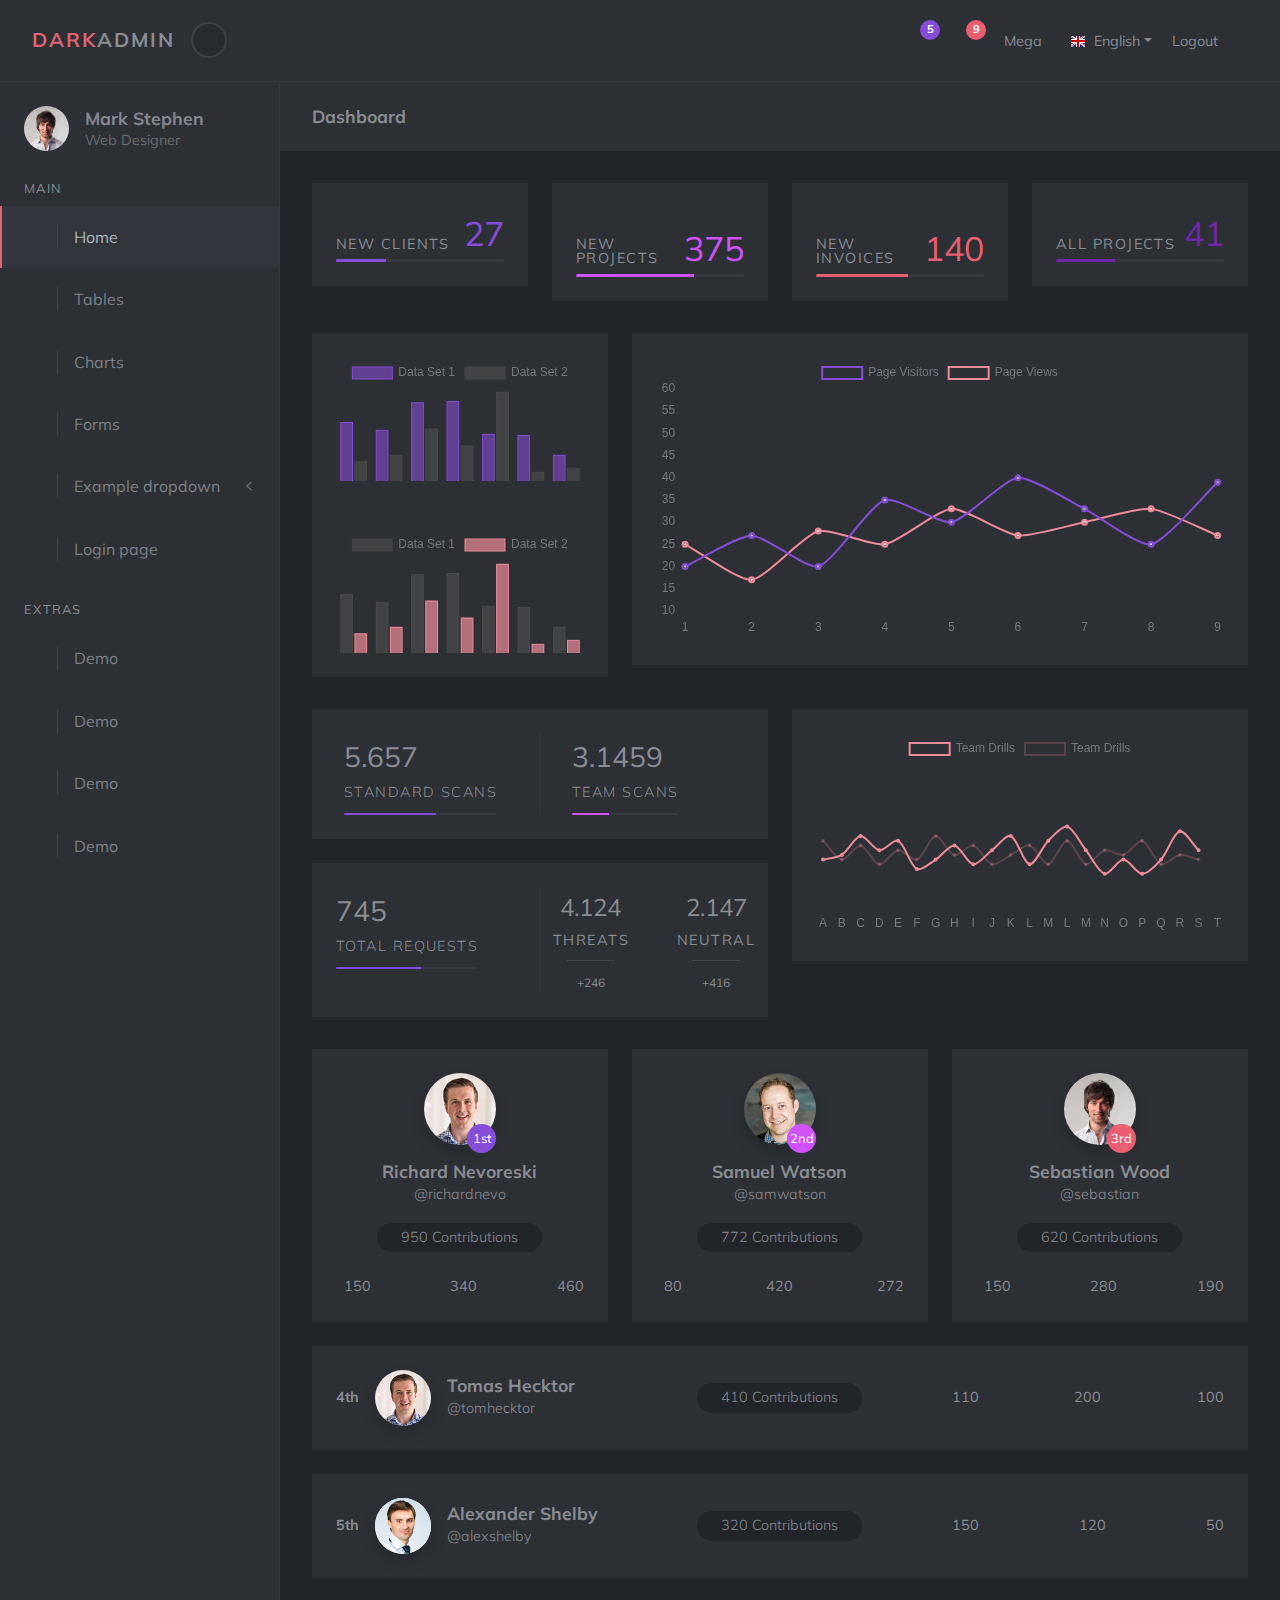
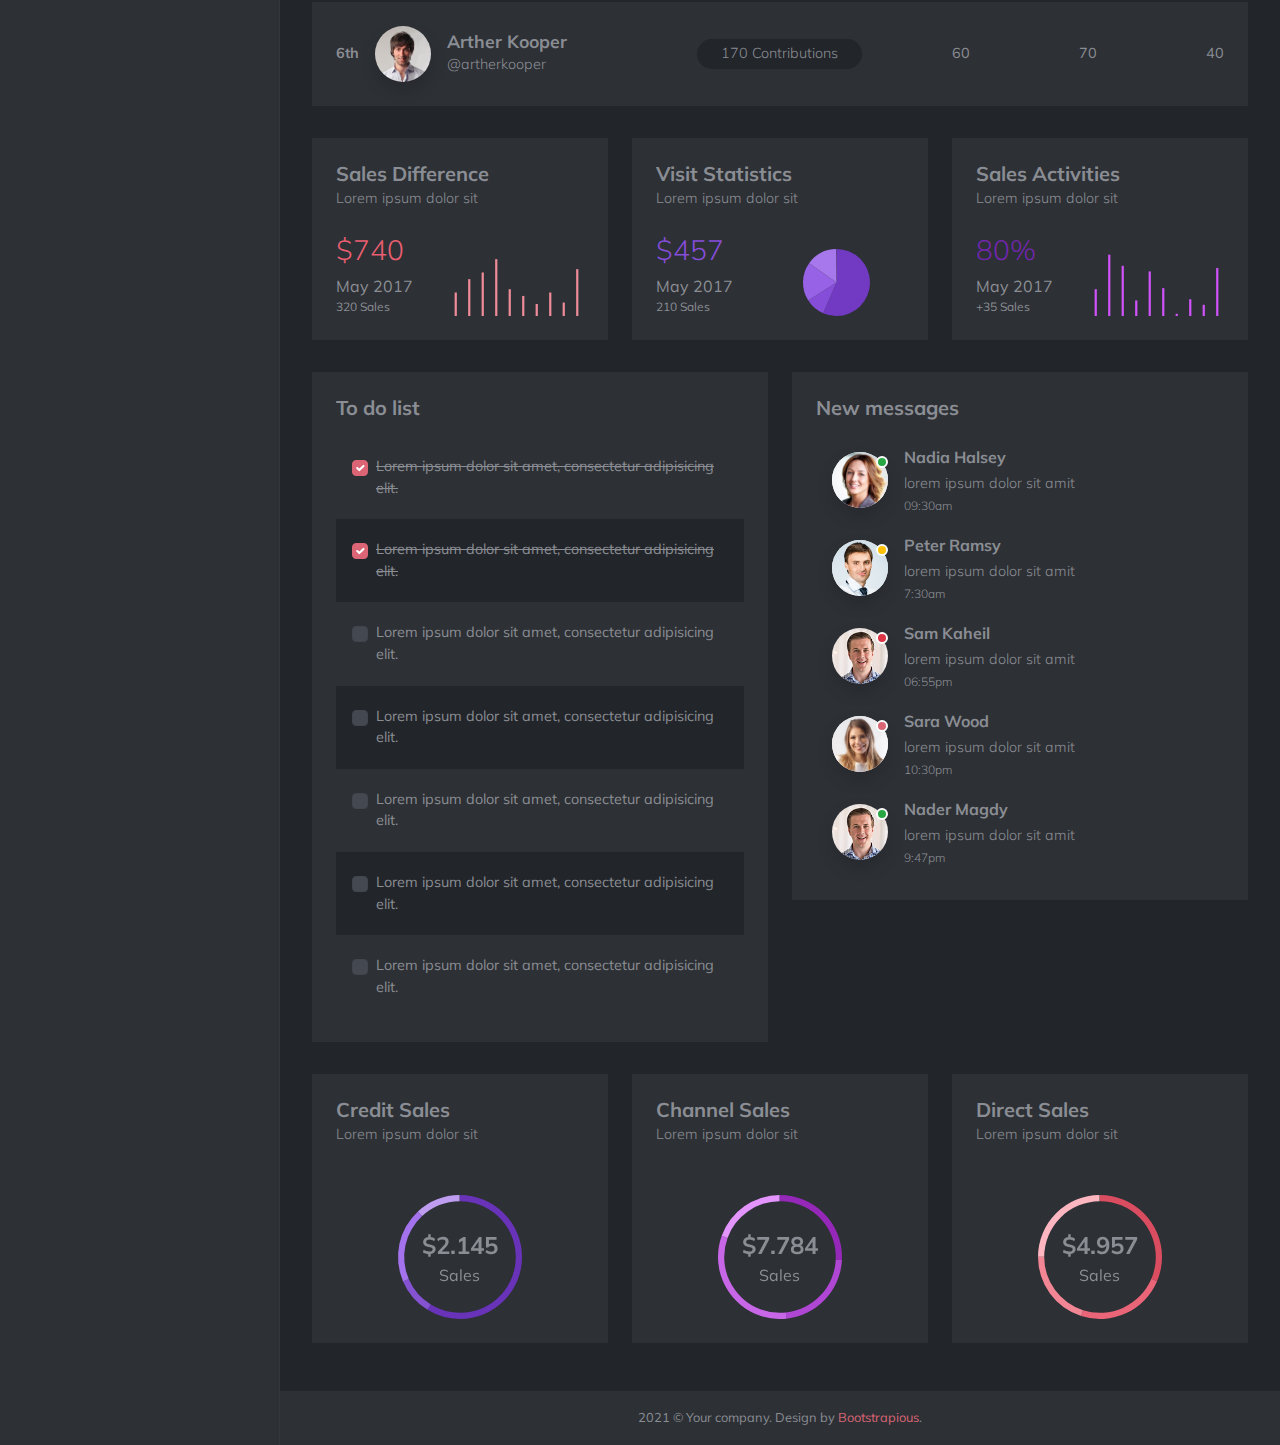
==== client/index.html @ 625f782d "Initialised frontend template" ====
<!DOCTYPE html>
<html>
  <head> 
    <meta charset="utf-8">
    <meta http-equiv="X-UA-Compatible" content="IE=edge">
    <title>Dark Admin by Bootstrapious.com</title>
    <meta name="description" content="">
    <meta name="viewport" content="width=device-width, initial-scale=1">
    <meta name="robots" content="all,follow">
    <!-- Choices.js-->
    <link rel="stylesheet" href="vendor/choices.js/public/assets/styles/choices.min.css">
    <!-- Google fonts - Muli-->
    <link rel="stylesheet" href="https://fonts.googleapis.com/css?family=Muli:300,400,700">
    <!-- theme stylesheet-->
    <link rel="stylesheet" href="css/style.default.css" id="theme-stylesheet">
    <!-- Custom stylesheet - for your changes-->
    <link rel="stylesheet" href="css/custom.css">
    <!-- Favicon-->
    <link rel="shortcut icon" href="img/favicon.ico">
    <!-- Tweaks for older IEs--><!--[if lt IE 9]>
        <script src="https://oss.maxcdn.com/html5shiv/3.7.3/html5shiv.min.js"></script>
        <script src="https://oss.maxcdn.com/respond/1.4.2/respond.min.js"></script><![endif]-->
  </head>
  <body>
    <header class="header">   
      <nav class="navbar navbar-expand-lg py-3 bg-dash-dark-2 border-bottom border-dash-dark-1 z-index-10">
        <div class="search-panel">
          <div class="search-inner d-flex align-items-center justify-content-center">
            <div class="close-btn d-flex align-items-center position-absolute top-0 end-0 me-4 mt-2 cursor-pointer"><span>Close </span>
                  <svg class="svg-icon svg-icon-md svg-icon-heavy text-gray-700 mt-1">
                    <use xlink:href="#close-1"> </use>
                  </svg>
            </div>
            <div class="row w-100">
              <div class="col-lg-8 mx-auto">
                <form class="px-4" id="searchForm" action="#">
                  <div class="input-group position-relative flex-column flex-lg-row flex-nowrap">
                    <input class="form-control shadow-0 bg-none px-0 w-100" type="search" name="search" placeholder="What are you searching for...">
                    <button class="btn btn-link text-gray-600 px-0 text-decoration-none fw-bold cursor-pointer text-center" type="submit">Search</button>
                  </div>
                </form>
              </div>
            </div>
          </div>
        </div>
        <div class="container-fluid d-flex align-items-center justify-content-between py-1">
          <div class="navbar-header d-flex align-items-center"><a class="navbar-brand text-uppercase text-reset" href="index.html">
              <div class="brand-text brand-big"><strong class="text-primary">Dark</strong><strong>Admin</strong></div>
              <div class="brand-text brand-sm"><strong class="text-primary">D</strong><strong>A</strong></div></a>
            <button class="sidebar-toggle">
                  <svg class="svg-icon svg-icon-sm svg-icon-heavy transform-none">
                    <use xlink:href="#arrow-left-1"> </use>
                  </svg>
            </button>
          </div>
          <ul class="list-inline mb-0">
            <li class="list-inline-item"><a class="search-open nav-link px-0" href="#">
                    <svg class="svg-icon svg-icon-xs svg-icon-heavy text-gray-700">
                      <use xlink:href="#find-1"> </use>
                    </svg></a></li>
            <!-- Messages dropdown -->
            <li class="list-inline-item dropdown px-lg-2"><a class="nav-link text-reset px-1 px-lg-0" id="navbarDropdownMenuLink1" href="#" data-bs-toggle="dropdown" aria-haspopup="true" aria-expanded="false">
                    <svg class="svg-icon svg-icon-xs svg-icon-heavy">
                      <use xlink:href="#envelope-1"> </use>
                    </svg><span class="badge bg-dash-color-1">5</span></a>
              <ul class="dropdown-menu dropdown-menu-end dropdown-menu-dark" aria-labelledby="navbarDropdownMenuLink1">
                <li><a class="dropdown-item d-flex align-items-center" href="#">
                    <div class="position-relative"><img class="avatar avatar-md" src="img/avatar-3.jpg" alt="Nadia Halsey">
                      <div class="availability-status bg-success"></div>
                    </div>
                    <div class="ms-3">   <strong class="d-block">Nadia Halsey</strong><span class="d-block text-xs">lorem ipsum dolor sit amit</span><small class="d-block">9:30am</small></div></a></li>
                <li><a class="dropdown-item d-flex align-items-center" href="#">
                    <div class="position-relative"><img class="avatar avatar-md" src="img/avatar-2.jpg" alt="Peter Ramsy">
                      <div class="availability-status bg-warning"></div>
                    </div>
                    <div class="ms-3">   <strong class="d-block">Nadia Halsey</strong><span class="d-block text-xs">lorem ipsum dolor sit amit</span><small class="d-block">9:30am</small></div></a></li>
                <li><a class="dropdown-item d-flex align-items-center" href="#">
                    <div class="position-relative"><img class="avatar avatar-md" src="img/avatar-1.jpg" alt="Sam Kaheil">
                      <div class="availability-status bg-danger"></div>
                    </div>
                    <div class="ms-3">   <strong class="d-block">Nadia Halsey</strong><span class="d-block text-xs">lorem ipsum dolor sit amit</span><small class="d-block">9:30am</small></div></a></li>
                <li><a class="dropdown-item d-flex align-items-center" href="#">
                    <div class="position-relative"><img class="avatar avatar-md" src="img/avatar-5.jpg" alt="Sara Wood">
                      <div class="availability-status bg-secondary"></div>
                    </div>
                    <div class="ms-3">   <strong class="d-block">Nadia Halsey</strong><span class="d-block text-xs">lorem ipsum dolor sit amit</span><small class="d-block">9:30am</small></div></a></li>
                <li><a class="dropdown-item text-center message" href="#"> <strong>See All Messages <i class="fas fa-angle-right ms-1"></i></strong></a></li>
              </ul>
            </li>
            <!-- Tasks dropdown                   -->
            <li class="list-inline-item dropdown px-lg-2"><a class="nav-link text-reset px-1 px-lg-0" id="navbarDropdownMenuLink2" href="#" data-bs-toggle="dropdown" aria-haspopup="true" aria-expanded="false">
                    <svg class="svg-icon svg-icon-xs svg-icon-heavy">
                      <use xlink:href="#paper-stack-1"> </use>
                    </svg><span class="badge bg-dash-color-3">9</span></a>
              <ul class="dropdown-menu dropdown-menu-end dropdown-menu-dark" aria-labelledby="navbarDropdownMenuLink2">
                <li><a class="dropdown-item" href="#">
                    <div class="d-flex justify-content-between mb-1"><strong>Task 1</strong><span>40% complete</span></div>
                    <div class="progress" style="height: 2px">
                      <div class="progress-bar bg-dash-color-1" role="progressbar" style="width: 40%" aria-valuenow="40" aria-valuemin="0" aria-valuemax="100"></div>
                    </div></a></li>
                <li><a class="dropdown-item" href="#">
                    <div class="d-flex justify-content-between mb-1"><strong>Task 2</strong><span>20% complete</span></div>
                    <div class="progress" style="height: 2px">
                      <div class="progress-bar bg-dash-color-2" role="progressbar" style="width: 20%" aria-valuenow="20" aria-valuemin="0" aria-valuemax="100"></div>
                    </div></a></li>
                <li><a class="dropdown-item" href="#">
                    <div class="d-flex justify-content-between mb-1"><strong>Task 3</strong><span>70% complete</span></div>
                    <div class="progress" style="height: 2px">
                      <div class="progress-bar bg-dash-color-3" role="progressbar" style="width: 70%" aria-valuenow="70" aria-valuemin="0" aria-valuemax="100"></div>
                    </div></a></li>
                <li><a class="dropdown-item" href="#">
                    <div class="d-flex justify-content-between mb-1"><strong>Task 4</strong><span>40% complete</span></div>
                    <div class="progress" style="height: 2px">
                      <div class="progress-bar bg-dash-color-4" role="progressbar" style="width: 40%" aria-valuenow="40" aria-valuemin="0" aria-valuemax="100"></div>
                    </div></a></li>
                <li><a class="dropdown-item" href="#">
                    <div class="d-flex justify-content-between mb-1"><strong>Task 5</strong><span>30% complete</span></div>
                    <div class="progress" style="height: 2px">
                      <div class="progress-bar bg-dash-color-1" role="progressbar" style="width: 30%" aria-valuenow="30" aria-valuemin="0" aria-valuemax="100"></div>
                    </div></a></li>
                <li>           <a class="dropdown-item text-center" href="#"> <strong>See All Tasks <i class="fas fa-angle-right ms-1"></i></strong></a></li>
              </ul>
            </li>
            <!-- Mega menu-->
            <li class="list-inline-item dropdown menu-large px-lg-2"><a class="nav-link text-sm text-reset px-1 px-lg-0" href="#" data-bs-toggle="dropdown">Mega <i class="fas fa-ellipsis-v ms-1"></i></a>
              <ul class="dropdown-menu megamenu dropdown-menu-dark p-4">
                <div class="row gy-3 mb-4">
                  <div class="col-lg-3">
                    <h6 class="mb-2 text-uppercase">Elements Heading</h6>
                    <ul class="list-unstyled text-gray-700">
                      <li class="py-1"><a class="inherit-link" href="#">Lorem ipsum dolor</a></li>
                      <li class="py-1"><a class="inherit-link" href="#">Sed ut perspiciatis</a></li>
                      <li class="py-1"><a class="inherit-link" href="#">Voluptatum deleniti</a></li>
                      <li class="py-1"><a class="inherit-link" href="#">At vero eos</a></li>
                      <li class="py-1"><a class="inherit-link" href="#">Consectetur adipiscing</a></li>
                      <li class="py-1"><a class="inherit-link" href="#">Duis aute irure</a></li>
                      <li class="py-1"><a class="inherit-link" href="#">Necessitatibus saepe</a></li>
                      <li class="py-1"><a class="inherit-link" href="#">Maiores alias</a></li>
                    </ul>
                  </div>
                  <div class="col-lg-3">
                    <h6 class="mb-2 text-uppercase">Elements Heading</h6>
                    <ul class="list-unstyled text-gray-700">
                      <li class="py-1"><a class="inherit-link" href="#">Lorem ipsum dolor</a></li>
                      <li class="py-1"><a class="inherit-link" href="#">Sed ut perspiciatis</a></li>
                      <li class="py-1"><a class="inherit-link" href="#">Voluptatum deleniti</a></li>
                      <li class="py-1"><a class="inherit-link" href="#">At vero eos</a></li>
                      <li class="py-1"><a class="inherit-link" href="#">Consectetur adipiscing</a></li>
                      <li class="py-1"><a class="inherit-link" href="#">Duis aute irure</a></li>
                      <li class="py-1"><a class="inherit-link" href="#">Necessitatibus saepe</a></li>
                      <li class="py-1"><a class="inherit-link" href="#">Maiores alias</a></li>
                    </ul>
                  </div>
                  <div class="col-lg-3">
                    <h6 class="mb-2 text-uppercase">Elements Heading</h6>
                    <ul class="list-unstyled text-gray-700">
                      <li class="py-1"><a class="inherit-link" href="#">Lorem ipsum dolor</a></li>
                      <li class="py-1"><a class="inherit-link" href="#">Sed ut perspiciatis</a></li>
                      <li class="py-1"><a class="inherit-link" href="#">Voluptatum deleniti</a></li>
                      <li class="py-1"><a class="inherit-link" href="#">At vero eos</a></li>
                      <li class="py-1"><a class="inherit-link" href="#">Consectetur adipiscing</a></li>
                      <li class="py-1"><a class="inherit-link" href="#">Duis aute irure</a></li>
                      <li class="py-1"><a class="inherit-link" href="#">Necessitatibus saepe</a></li>
                      <li class="py-1"><a class="inherit-link" href="#">Maiores alias</a></li>
                    </ul>
                  </div>
                  <div class="col-lg-3">
                    <h6 class="mb-2 text-uppercase">Elements Heading</h6>
                    <ul class="list-unstyled text-gray-700">
                      <li class="py-1"><a class="inherit-link" href="#">Lorem ipsum dolor</a></li>
                      <li class="py-1"><a class="inherit-link" href="#">Sed ut perspiciatis</a></li>
                      <li class="py-1"><a class="inherit-link" href="#">Voluptatum deleniti</a></li>
                      <li class="py-1"><a class="inherit-link" href="#">At vero eos</a></li>
                      <li class="py-1"><a class="inherit-link" href="#">Consectetur adipiscing</a></li>
                      <li class="py-1"><a class="inherit-link" href="#">Duis aute irure</a></li>
                      <li class="py-1"><a class="inherit-link" href="#">Necessitatibus saepe</a></li>
                      <li class="py-1"><a class="inherit-link" href="#">Maiores alias</a></li>
                    </ul>
                  </div>
                </div>
                <div class="row text-center gy-3">
                  <div class="col-lg-2 col-md-4"><a class="d-block p-4 text-white bg-dash-color-1" href="#">
                          <svg class="svg-icon svg-icon-sm sv-icon-heavy text-white">
                            <use xlink:href="#time-1"> </use>
                          </svg>
                      <p class="text-sm d mb-0">Demo 1</p></a></div>
                  <div class="col-lg-2 col-md-4"><a class="d-block p-4 text-white bg-dash-color-2" href="#">
                          <svg class="svg-icon svg-icon-sm sv-icon-heavy text-white">
                            <use xlink:href="#time-1"> </use>
                          </svg>
                      <p class="text-sm d mb-0">Demo 2</p></a></div>
                  <div class="col-lg-2 col-md-4"><a class="d-block p-4 text-white bg-dash-color-3" href="#">
                          <svg class="svg-icon svg-icon-sm sv-icon-heavy text-white">
                            <use xlink:href="#time-1"> </use>
                          </svg>
                      <p class="text-sm d mb-0">Demo 3</p></a></div>
                  <div class="col-lg-2 col-md-4"><a class="d-block p-4 text-white bg-dash-color-4" href="#">
                          <svg class="svg-icon svg-icon-sm sv-icon-heavy text-white">
                            <use xlink:href="#time-1"> </use>
                          </svg>
                      <p class="text-sm d mb-0">Demo 4</p></a></div>
                  <div class="col-lg-2 col-md-4"><a class="d-block p-4 text-white bg-danger" href="#">
                          <svg class="svg-icon svg-icon-sm sv-icon-heavy text-white">
                            <use xlink:href="#time-1"> </use>
                          </svg>
                      <p class="text-sm d mb-0">Demo 5</p></a></div>
                  <div class="col-lg-2 col-md-4"><a class="d-block p-4 text-white bg-info" href="#">
                          <svg class="svg-icon svg-icon-sm sv-icon-heavy text-white">
                            <use xlink:href="#time-1"> </use>
                          </svg>
                      <p class="text-sm d mb-0">Demo 6</p></a></div>
                </div>
              </ul>
            </li>
            <!-- Languages dropdown    -->
            <li class="list-inline-item dropdown"><a class="nav-link dropdown-toggle text-sm text-reset px-1 px-lg-0" id="languages" rel="nofollow" data-bs-target="#" href="#" data-bs-toggle="dropdown" aria-haspopup="true" aria-expanded="false"><img src="img/flags/16/GB.png" alt="English"><span class="d-none d-sm-inline-block ms-2">English</span></a>
              <ul class="dropdown-menu dropdown-menu-end mt-sm-3 dropdown-menu-dark" aria-labelledby="languages">
                <li><a class="dropdown-item" rel="nofollow" href="#"> <img class="me-2" src="img/flags/16/DE.png" alt="English"><span>German</span></a></li>
                <li><a class="dropdown-item" rel="nofollow" href="#"> <img class="me-2" src="img/flags/16/FR.png" alt="English"><span>French                   </span></a></li>
              </ul>
            </li>
            <li class="list-inline-item logout px-lg-2">                 <a class="nav-link text-sm text-reset px-1 px-lg-0" id="logout" href="login.html"> <span class="d-none d-sm-inline-block">Logout </span>
                    <svg class="svg-icon svg-icon-xs svg-icon-heavy">
                      <use xlink:href="#disable-1"> </use>
                    </svg></a></li>
          </ul>
        </div>
      </nav>
    </header>
    <div class="d-flex align-items-stretch">
      <!-- Sidebar Navigation-->
      <nav id="sidebar">
        <!-- Sidebar Header-->
        <div class="sidebar-header d-flex align-items-center p-4"><img class="avatar shadow-0 img-fluid rounded-circle" src="img/avatar-6.jpg" alt="...">
          <div class="ms-3 title">
            <h1 class="h5 mb-1">Mark Stephen</h1>
            <p class="text-sm text-gray-700 mb-0 lh-1">Web Designer</p>
          </div>
        </div><span class="text-uppercase text-gray-600 text-xs mx-3 px-2 heading mb-2">Main</span>
        <ul class="list-unstyled">
              <li class="sidebar-item active"><a class="sidebar-link" href="index.html"> 
                      <svg class="svg-icon svg-icon-sm svg-icon-heavy">
                        <use xlink:href="#real-estate-1"> </use>
                      </svg><span>Home </span></a></li>
              <li class="sidebar-item"><a class="sidebar-link" href="tables.html"> 
                      <svg class="svg-icon svg-icon-sm svg-icon-heavy">
                        <use xlink:href="#portfolio-grid-1"> </use>
                      </svg><span>Tables </span></a></li>
              <li class="sidebar-item"><a class="sidebar-link" href="charts.html"> 
                      <svg class="svg-icon svg-icon-sm svg-icon-heavy">
                        <use xlink:href="#sales-up-1"> </use>
                      </svg><span>Charts </span></a></li>
              <li class="sidebar-item"><a class="sidebar-link" href="forms.html"> 
                      <svg class="svg-icon svg-icon-sm svg-icon-heavy">
                        <use xlink:href="#survey-1"> </use>
                      </svg><span>Forms </span></a></li>
              <li class="sidebar-item"><a class="sidebar-link" href="#exampledropdownDropdown" data-bs-toggle="collapse"> 
                      <svg class="svg-icon svg-icon-sm svg-icon-heavy">
                        <use xlink:href="#browser-window-1"> </use>
                      </svg><span>Example dropdown </span></a>
                <ul class="collapse list-unstyled " id="exampledropdownDropdown">
                  <li><a class="sidebar-link" href="#">Page</a></li>
                  <li><a class="sidebar-link" href="#">Page</a></li>
                  <li><a class="sidebar-link" href="#">Page</a></li>
                </ul>
              </li>
              <li class="sidebar-item"><a class="sidebar-link" href="login.html"> 
                      <svg class="svg-icon svg-icon-sm svg-icon-heavy">
                        <use xlink:href="#disable-1"> </use>
                      </svg><span>Login page </span></a></li>
        </ul><span class="text-uppercase text-gray-600 text-xs mx-3 px-2 heading mb-2">Extras</span>
        <ul class="list-unstyled">
              <li class="sidebar-item"><a class="sidebar-link" href="#"> 
                      <svg class="svg-icon svg-icon-sm svg-icon-heavy">
                        <use xlink:href="#imac-screen-1"> </use>
                      </svg><span>Demo </span></a></li>
              <li class="sidebar-item"><a class="sidebar-link" href="#"> 
                      <svg class="svg-icon svg-icon-sm svg-icon-heavy">
                        <use xlink:href="#chart-1"> </use>
                      </svg><span>Demo </span></a></li>
              <li class="sidebar-item"><a class="sidebar-link" href="#"> 
                      <svg class="svg-icon svg-icon-sm svg-icon-heavy">
                        <use xlink:href="#quality-1"> </use>
                      </svg><span>Demo </span></a></li>
              <li class="sidebar-item"><a class="sidebar-link" href="#"> 
                      <svg class="svg-icon svg-icon-sm svg-icon-heavy">
                        <use xlink:href="#security-shield-1"> </use>
                      </svg><span>Demo </span></a></li>
        </ul>
      </nav>
      <div class="page-content">
            <!-- Page Header-->
            <div class="bg-dash-dark-2 py-4">
              <div class="container-fluid">
                <h2 class="h5 mb-0">Dashboard</h2>
              </div>
            </div>
        <section>
          <div class="container-fluid">
            <div class="row gy-4">
              <div class="col-md-3 col-sm-6">
                <div class="card mb-0">
                  <div class="card-body">
                    <div class="d-flex align-items-end justify-content-between mb-2">
                      <div class="me-2">
                            <svg class="svg-icon svg-icon-sm svg-icon-heavy text-gray-600 mb-2">
                              <use xlink:href="#user-1"> </use>
                            </svg>
                        <p class="text-sm text-uppercase text-gray-600 lh-1 mb-0">New Clients</p>
                      </div>
                      <p class="text-xxl lh-1 mb-0 text-dash-color-1">27</p>
                    </div>
                    <div class="progress" style="height: 3px">
                      <div class="progress-bar bg-dash-color-1" role="progressbar" style="width: 30%" aria-valuenow="30" aria-valuemin="0" aria-valuemax="100"></div>
                    </div>
                  </div>
                </div>
              </div>
              <div class="col-md-3 col-sm-6">
                <div class="card mb-0">
                  <div class="card-body">
                    <div class="d-flex align-items-end justify-content-between mb-2">
                      <div class="me-2">
                            <svg class="svg-icon svg-icon-sm svg-icon-heavy text-gray-600 mb-2">
                              <use xlink:href="#stack-1"> </use>
                            </svg>
                        <p class="text-sm text-uppercase text-gray-600 lh-1 mb-0">New Projects</p>
                      </div>
                      <p class="text-xxl lh-1 mb-0 text-dash-color-2">375</p>
                    </div>
                    <div class="progress" style="height: 3px">
                      <div class="progress-bar bg-dash-color-2" role="progressbar" style="width: 70%" aria-valuenow="70" aria-valuemin="0" aria-valuemax="100"></div>
                    </div>
                  </div>
                </div>
              </div>
              <div class="col-md-3 col-sm-6">
                <div class="card mb-0">
                  <div class="card-body">
                    <div class="d-flex align-items-end justify-content-between mb-2">
                      <div class="me-2">
                            <svg class="svg-icon svg-icon-sm svg-icon-heavy text-gray-600 mb-2">
                              <use xlink:href="#survey-1"> </use>
                            </svg>
                        <p class="text-sm text-uppercase text-gray-600 lh-1 mb-0">New Invoices</p>
                      </div>
                      <p class="text-xxl lh-1 mb-0 text-dash-color-3">140</p>
                    </div>
                    <div class="progress" style="height: 3px">
                      <div class="progress-bar bg-dash-color-3" role="progressbar" style="width: 55%" aria-valuenow="55" aria-valuemin="0" aria-valuemax="100"></div>
                    </div>
                  </div>
                </div>
              </div>
              <div class="col-md-3 col-sm-6">
                <div class="card mb-0">
                  <div class="card-body">
                    <div class="d-flex align-items-end justify-content-between mb-2">
                      <div class="me-2">
                            <svg class="svg-icon svg-icon-sm svg-icon-heavy text-gray-600 mb-2">
                              <use xlink:href="#paper-stack-1"> </use>
                            </svg>
                        <p class="text-sm text-uppercase text-gray-600 lh-1 mb-0">All Projects</p>
                      </div>
                      <p class="text-xxl lh-1 mb-0 text-dash-color-4">41</p>
                    </div>
                    <div class="progress" style="height: 3px">
                      <div class="progress-bar bg-dash-color-4" role="progressbar" style="width: 35%" aria-valuenow="35" aria-valuemin="0" aria-valuemax="100"></div>
                    </div>
                  </div>
                </div>
              </div>
            </div>
          </div>
        </section>
        <section class="pt-0">
          <div class="container-fluid">
            <div class="row gy-4">
              <div class="col-lg-4">
                <div class="card">
                  <div class="card-body">
                    <canvas id="barChartExample1"></canvas>
                  </div>
                </div>
                <div class="card">
                  <div class="card-body">
                    <canvas id="barChartExample2"></canvas>
                  </div>
                </div>
              </div>
              <div class="col-lg-8">
                <div class="card">
                  <div class="card-body">
                    <canvas id="lineChart"></canvas>
                  </div>
                </div>
              </div>
            </div>
          </div>
        </section>
        <section class="pt-0">
          <div class="container-fluid">
            <div class="row gy-4">
              <div class="col-lg-6">
                <!-- Stat card-->
                <div class="card mb-4">
                  <div class="card-body">
                    <div class="row gx-sm-5">
                      <div class="col-6 border-sm-end border-dash-dark-1">
                            <!-- Stat item-->
                            <div class="d-flex"><i class="mt-3 fas fa-caret-down text-danger"></i>
                              <div class="ms-2">
                                <p class="text-xl fw-normal mb-0">5.657</p>
                                <p class="text-uppercase text-sm fw-light mb-2">Standard scans</p>
                                <div class="progress" style="height: 2px">
                                  <div class="progress-bar bg-dash-color-1" role="progressbar" style="width: 60%;" aria-valuenow="60" aria-valuemin="0" aria-valuemax="100"></div>
                                </div>
                              </div>
                            </div>
                      </div>
                      <div class="col-6">
                            <!-- Stat item-->
                            <div class="d-flex"><i class="mt-3 fas fa-caret-up text-success"></i>
                              <div class="ms-2">
                                <p class="text-xl fw-normal mb-0">3.1459</p>
                                <p class="text-uppercase text-sm fw-light mb-2">Team Scans</p>
                                <div class="progress" style="height: 2px">
                                  <div class="progress-bar bg-dash-color-2" role="progressbar" style="width: 35%;" aria-valuenow="35" aria-valuemin="0" aria-valuemax="100"></div>
                                </div>
                              </div>
                            </div>
                      </div>
                    </div>
                  </div>
                </div>
                <!-- Stat card-->
                <div class="card">
                  <div class="card-body">
                    <div class="row gx-5">
                      <div class="col-6 border-sm-end border-dash-dark-1">
                            <!-- Stat item-->
                            <div class="d-flex">
                              <div>
                                <p class="text-xl fw-normal mb-0">745</p>
                                <p class="text-uppercase text-sm fw-light mb-2">Total requests</p>
                                <div class="progress" style="height: 2px">
                                  <div class="progress-bar bg-dash-color-1" role="progressbar" style="width: 60%;" aria-valuenow="60" aria-valuemin="0" aria-valuemax="100"></div>
                                </div>
                              </div>
                            </div>
                      </div>
                      <div class="col-6">
                        <div class="d-flex justify-content-center text-center">
                          <div class="px-3 px-lg-4">
                            <p class="text-lg fw-normal mb-0">4.124</p><span class="text-sm text-uppercase mb-0">Threats</span>
                            <hr class="border-dark-1 mx-auto my-2" style="max-width: 3rem"><small>+246</small>
                          </div>
                          <div class="px-3 px-lg-4">
                            <p class="text-lg fw-normal mb-0">2.147</p><span class="text-sm text-uppercase mb-0">Neutral</span>
                            <hr class="border-dark-1 mx-auto my-2" style="max-width: 3rem"><small>+416</small>
                          </div>
                        </div>
                      </div>
                    </div>
                  </div>
                </div>
              </div>
              <div class="col-lg-6">
                <div class="card">
                  <div class="card-body">
                    <canvas id="lineChart1"></canvas>
                  </div>
                </div>
              </div>
            </div>
          </div>
        </section>
        <section class="pt-0">
          <div class="container-fluid">
            <div class="row gy-4">
              <div class="col-lg-4">
                    <!-- User block-->
                    <div class="card">
                      <div class="card-body">
                        <div class="text-center">
                          <div class="position-relative d-inline-block"><img class="avatar avatar-lg mb-3" src="img/avatar-1.jpg" alt="Richard Nevoreski"><span class="avatar-badge bg-dash-color-1">1st</span></div>
                          <h3 class="h5 mb-0">Richard Nevoreski</h3>
                          <p class="text-sm fw-light">@richardnevo</p>
                          <div class="d-inline-block py-1 px-4 rounded-pill bg-dash-dark-3 fw-light text-sm mb-4">950 Contributions</div>
                          <ul class="list-inline text-center mb-0 d-flex justify-content-between text-sm mb-0">                
                            <li class="list-inline-item"><i class="fab fa-blogger-b me-2"></i>150</li>
                            <li class="list-inline-item"><i class="fas fa-code-branch me-2"></i>340</li>
                            <li class="list-inline-item"><i class="fab fa-gg me-2"></i>460</li>
                          </ul>
                        </div>
                      </div>
                    </div>
              </div>
              <div class="col-lg-4">
                    <!-- User block-->
                    <div class="card">
                      <div class="card-body">
                        <div class="text-center">
                          <div class="position-relative d-inline-block"><img class="avatar avatar-lg mb-3" src="img/avatar-4.jpg" alt="Samuel Watson"><span class="avatar-badge bg-dash-color-2">2nd</span></div>
                          <h3 class="h5 mb-0">Samuel Watson</h3>
                          <p class="text-sm fw-light">@samwatson</p>
                          <div class="d-inline-block py-1 px-4 rounded-pill bg-dash-dark-3 fw-light text-sm mb-4">772 Contributions</div>
                          <ul class="list-inline text-center mb-0 d-flex justify-content-between text-sm mb-0">                
                            <li class="list-inline-item"><i class="fab fa-blogger-b me-2"></i>80</li>
                            <li class="list-inline-item"><i class="fas fa-code-branch me-2"></i>420</li>
                            <li class="list-inline-item"><i class="fab fa-gg me-2"></i>272</li>
                          </ul>
                        </div>
                      </div>
                    </div>
              </div>
              <div class="col-lg-4">
                    <!-- User block-->
                    <div class="card">
                      <div class="card-body">
                        <div class="text-center">
                          <div class="position-relative d-inline-block"><img class="avatar avatar-lg mb-3" src="img/avatar-6.jpg" alt="Sebastian Wood"><span class="avatar-badge bg-dash-color-3">3rd</span></div>
                          <h3 class="h5 mb-0">Sebastian Wood</h3>
                          <p class="text-sm fw-light">@sebastian</p>
                          <div class="d-inline-block py-1 px-4 rounded-pill bg-dash-dark-3 fw-light text-sm mb-4">620 Contributions</div>
                          <ul class="list-inline text-center mb-0 d-flex justify-content-between text-sm mb-0">                
                            <li class="list-inline-item"><i class="fab fa-blogger-b me-2"></i>150</li>
                            <li class="list-inline-item"><i class="fas fa-code-branch me-2"></i>280</li>
                            <li class="list-inline-item"><i class="fab fa-gg me-2"></i>190</li>
                          </ul>
                        </div>
                      </div>
                    </div>
              </div>
              <div class="col-12">
                    <div class="card">
                      <div class="card-body">
                        <div class="row gy-3 align-items-center">
                          <div class="col-lg-4">
                            <div class="d-flex align-items-center"><strong class="text-sm d-none d-lg-block">4th</strong><img class="avatar ms-3" src="img/avatar-1.jpg" alt="Tomas Hecktor">
                              <div class="ms-3">
                                <h3 class="h5 mb-0">Tomas Hecktor</h3>
                                <p class="text-sm fw-light mb-0">@tomhecktor</p>
                              </div>
                            </div>
                          </div>
                          <div class="col-lg-4 text-center">
                            <div class="d-inline-block py-1 px-4 rounded-pill bg-dash-dark-3 fw-light text-sm">410 Contributions</div>
                          </div>
                          <div class="col-lg-4">
                            <ul class="list-inline text-center mb-0 d-flex justify-content-between mb-0 text-sm">                 
                              <li class="list-inline-item"><i class="fab fa-blogger-b me-2"></i>110</li>
                              <li class="list-inline-item"><i class="fas fa-code-branch me-2"></i>200</li>
                              <li class="list-inline-item"><i class="fab fa-gg me-2"></i>100</li>
                            </ul>
                          </div>
                        </div>
                      </div>
                    </div>
              </div>
              <div class="col-12">
                    <div class="card">
                      <div class="card-body">
                        <div class="row gy-3 align-items-center">
                          <div class="col-lg-4">
                            <div class="d-flex align-items-center"><strong class="text-sm d-none d-lg-block">5th</strong><img class="avatar ms-3" src="img/avatar-2.jpg" alt="Alexander Shelby">
                              <div class="ms-3">
                                <h3 class="h5 mb-0">Alexander Shelby</h3>
                                <p class="text-sm fw-light mb-0">@alexshelby</p>
                              </div>
                            </div>
                          </div>
                          <div class="col-lg-4 text-center">
                            <div class="d-inline-block py-1 px-4 rounded-pill bg-dash-dark-3 fw-light text-sm">320 Contributions</div>
                          </div>
                          <div class="col-lg-4">
                            <ul class="list-inline text-center mb-0 d-flex justify-content-between mb-0 text-sm">                 
                              <li class="list-inline-item"><i class="fab fa-blogger-b me-2"></i>150</li>
                              <li class="list-inline-item"><i class="fas fa-code-branch me-2"></i>120</li>
                              <li class="list-inline-item"><i class="fab fa-gg me-2"></i>50</li>
                            </ul>
                          </div>
                        </div>
                      </div>
                    </div>
              </div>
              <div class="col-12">
                    <div class="card">
                      <div class="card-body">
                        <div class="row gy-3 align-items-center">
                          <div class="col-lg-4">
                            <div class="d-flex align-items-center"><strong class="text-sm d-none d-lg-block">6th</strong><img class="avatar ms-3" src="img/avatar-6.jpg" alt="Arther Kooper">
                              <div class="ms-3">
                                <h3 class="h5 mb-0">Arther Kooper</h3>
                                <p class="text-sm fw-light mb-0">@artherkooper</p>
                              </div>
                            </div>
                          </div>
                          <div class="col-lg-4 text-center">
                            <div class="d-inline-block py-1 px-4 rounded-pill bg-dash-dark-3 fw-light text-sm">170 Contributions</div>
                          </div>
                          <div class="col-lg-4">
                            <ul class="list-inline text-center mb-0 d-flex justify-content-between mb-0 text-sm">                 
                              <li class="list-inline-item"><i class="fab fa-blogger-b me-2"></i>60</li>
                              <li class="list-inline-item"><i class="fas fa-code-branch me-2"></i>70</li>
                              <li class="list-inline-item"><i class="fab fa-gg me-2"></i>40</li>
                            </ul>
                          </div>
                        </div>
                      </div>
                    </div>
              </div>
            </div>
          </div>
        </section>
        <section class="pt-0">
          <div class="container-fluid">
            <div class="row d-flex align-items-stretch gy-4">
              <div class="col-lg-4">
                <!-- Sales bar chart-->
                <div class="card">
                  <div class="card-body">
                    <h3 class="h4 mb-0">Sales Difference</h3>
                    <p class="text-sm fw-light">Lorem ipsum dolor sit</p>
                    <div class="row align-items-end">
                      <div class="col-lg-5">
                        <p class="text-xl fw-light mb-0 text-dash-color-3">$740</p><span class="d-block">May 2017</span><small class="d-block"> 320 Sales</small>
                      </div>
                      <div class="col-lg-7">
                        <canvas id="salesBarChart1"></canvas>
                      </div>
                    </div>
                  </div>
                </div>
              </div>
              <div class="col-lg-4">
                <!-- Sales bar chart-->
                <div class="card">
                  <div class="card-body">
                    <h3 class="h4 mb-0">Visit Statistics</h3>
                    <p class="text-sm fw-light">Lorem ipsum dolor sit</p>
                    <div class="row align-items-end">
                      <div class="col-lg-5">
                        <p class="text-xl fw-light mb-0 text-dash-color-1">$457</p><span class="d-block">May 2017</span><small class="d-block"> 210 Sales</small>
                      </div>
                      <div class="col-lg-7">
                        <canvas id="visitPieChart"></canvas>
                      </div>
                    </div>
                  </div>
                </div>
              </div>
              <div class="col-lg-4">
                <!-- Sales bar chart-->
                <div class="card">
                  <div class="card-body">
                    <h3 class="h4 mb-0">Sales Activities</h3>
                    <p class="text-sm fw-light">Lorem ipsum dolor sit</p>
                    <div class="row align-items-end">
                      <div class="col-lg-5">
                        <p class="text-xl fw-light mb-0 text-dash-color-4">80%</p><span class="d-block">May 2017</span><small class="d-block"> +35 Sales</small>
                      </div>
                      <div class="col-lg-7">
                        <canvas id="salesBarChart2"></canvas>
                      </div>
                    </div>
                  </div>
                </div>
              </div>
            </div>
          </div>
        </section>
        <section class="pt-0">
          <div class="container-fluid">
            <div class="row gy-4">
              <div class="col-lg-6">
                <div class="card">
                  <div class="card-body">
                    <h3 class="h4 mb-3">To do list</h3>
                    <form id="checkListForm"> 
                      <div class="p-3">
                        <div class="form-check mb-0 py-1">
                          <input class="form-check-input" type="checkbox" name="input-1" id="input-1" checked>
                          <label class="form-check-label text-gray-600 text-sm" for="input-1">Lorem ipsum dolor sit amet, consectetur adipisicing elit.</label>
                        </div>
                      </div>
                      <div class="p-3 bg-dash-dark-3">
                        <div class="form-check mb-0 py-1">
                          <input class="form-check-input" type="checkbox" name="input-2" id="input-2" checked>
                          <label class="form-check-label text-gray-600 text-sm" for="input-2">Lorem ipsum dolor sit amet, consectetur adipisicing elit.</label>
                        </div>
                      </div>
                      <div class="p-3">
                        <div class="form-check mb-0 py-1">
                          <input class="form-check-input" type="checkbox" name="input-3" id="input-3">
                          <label class="form-check-label text-gray-600 text-sm" for="input-3">Lorem ipsum dolor sit amet, consectetur adipisicing elit.</label>
                        </div>
                      </div>
                      <div class="p-3 bg-dash-dark-3">
                        <div class="form-check mb-0 py-1">
                          <input class="form-check-input" type="checkbox" name="input-4" id="input-4">
                          <label class="form-check-label text-gray-600 text-sm" for="input-4">Lorem ipsum dolor sit amet, consectetur adipisicing elit.</label>
                        </div>
                      </div>
                      <div class="p-3">
                        <div class="form-check mb-0 py-1">
                          <input class="form-check-input" type="checkbox" name="input-5" id="input-5">
                          <label class="form-check-label text-gray-600 text-sm" for="input-5">Lorem ipsum dolor sit amet, consectetur adipisicing elit.</label>
                        </div>
                      </div>
                      <div class="p-3 bg-dash-dark-3">
                        <div class="form-check mb-0 py-1">
                          <input class="form-check-input" type="checkbox" name="input-6" id="input-6">
                          <label class="form-check-label text-gray-600 text-sm" for="input-6">Lorem ipsum dolor sit amet, consectetur adipisicing elit.</label>
                        </div>
                      </div>
                      <div class="p-3">
                        <div class="form-check mb-0 py-1">
                          <input class="form-check-input" type="checkbox" name="input-7" id="input-7">
                          <label class="form-check-label text-gray-600 text-sm" for="input-7">Lorem ipsum dolor sit amet, consectetur adipisicing elit.</label>
                        </div>
                      </div>
                    </form>
                  </div>
                </div>
              </div>
              <div class="col-lg-6">                                           
                <div class="card">
                  <div class="card-body">
                    <h3 class="h4 mb-3">New messages</h3><a class="d-block d-flex align-items-center text-reset text-decoration-none bg-dash-dark-2 py-2 px-3" href="#"> 
                      <div class="position-relative"><img class="avatar" src="img/avatar-3.jpg" alt=""><span class="availability-status bg-success"></span></div>
                      <div class="ms-3">
                        <p class="fw-bold mb-0">Nadia Halsey</p>
                        <p class="text-sm fw-light mb-0">lorem ipsum dolor sit amit</p>
                        <p class="small fw-light mb-0">09:30am</p>
                      </div></a><a class="d-block d-flex align-items-center text-reset text-decoration-none bg-dash-dark-2 py-2 px-3" href="#"> 
                      <div class="position-relative"><img class="avatar" src="img/avatar-2.jpg" alt=""><span class="availability-status bg-warning"></span></div>
                      <div class="ms-3">
                        <p class="fw-bold mb-0">Peter Ramsy</p>
                        <p class="text-sm fw-light mb-0">lorem ipsum dolor sit amit</p>
                        <p class="small fw-light mb-0">7:30am</p>
                      </div></a><a class="d-block d-flex align-items-center text-reset text-decoration-none bg-dash-dark-2 py-2 px-3" href="#"> 
                      <div class="position-relative"><img class="avatar" src="img/avatar-1.jpg" alt=""><span class="availability-status bg-danger"></span></div>
                      <div class="ms-3">
                        <p class="fw-bold mb-0">Sam Kaheil</p>
                        <p class="text-sm fw-light mb-0">lorem ipsum dolor sit amit</p>
                        <p class="small fw-light mb-0">06:55pm</p>
                      </div></a><a class="d-block d-flex align-items-center text-reset text-decoration-none bg-dash-dark-2 py-2 px-3" href="#"> 
                      <div class="position-relative"><img class="avatar" src="img/avatar-5.jpg" alt=""><span class="availability-status bg-gray"></span></div>
                      <div class="ms-3">
                        <p class="fw-bold mb-0">Sara Wood</p>
                        <p class="text-sm fw-light mb-0">lorem ipsum dolor sit amit</p>
                        <p class="small fw-light mb-0">10:30pm</p>
                      </div></a><a class="d-block d-flex align-items-center text-reset text-decoration-none bg-dash-dark-2 py-2 px-3" href="#"> 
                      <div class="position-relative"><img class="avatar" src="img/avatar-1.jpg" alt=""><span class="availability-status bg-success"></span></div>
                      <div class="ms-3">
                        <p class="fw-bold mb-0">Nader Magdy</p>
                        <p class="text-sm fw-light mb-0">lorem ipsum dolor sit amit</p>
                        <p class="small fw-light mb-0">9:47pm</p>
                      </div></a>
                  </div>
                </div>
              </div>
            </div>
          </div>
        </section>
        <section class="pt-0">
          <div class="container-fluid">
            <div class="row gy-4">
              <div class="col-lg-4">
                <div class="card">
                  <div class="card-body">
                    <h3 class="h4 mb-0">Credit Sales</h3>
                    <p class="text-sm fw-light mb-5">Lorem ipsum dolor sit</p>
                    <div class="position-relative text-center">
                      <canvas id="pieChartHome1"></canvas>
                      <div class="position-absolute top-50 start-50 translate-middle"><strong class="text-lg d-block">$2.145</strong><span class="d-block">Sales</span></div>
                    </div>
                  </div>
                </div>
              </div>
              <div class="col-lg-4">
                <div class="card">
                  <div class="card-body">
                    <h3 class="h4 mb-0">Channel Sales</h3>
                    <p class="text-sm fw-light mb-5">Lorem ipsum dolor sit</p>
                    <div class="position-relative text-center">
                      <canvas id="pieChartHome2"></canvas>
                      <div class="position-absolute top-50 start-50 translate-middle"><strong class="text-lg d-block">$7.784</strong><span class="d-block">Sales</span></div>
                    </div>
                  </div>
                </div>
              </div>
              <div class="col-lg-4">
                <div class="card">
                  <div class="card-body">
                    <h3 class="h4 mb-0">Direct Sales</h3>
                    <p class="text-sm fw-light mb-5">Lorem ipsum dolor sit</p>
                    <div class="position-relative text-center">
                      <canvas id="pieChartHome3"></canvas>
                      <div class="position-absolute top-50 start-50 translate-middle"><strong class="text-lg d-block">$4.957</strong><span class="d-block">Sales</span></div>
                    </div>
                  </div>
                </div>
              </div>
            </div>
          </div>
        </section>
        <!-- Page Footer-->
        <footer class="position-absolute bottom-0 bg-dash-dark-2 text-white text-center py-3 w-100 text-xs" id="footer">
          <div class="container-fluid text-center">
            <!-- Please do not remove the backlink to us unless you support us at https://bootstrapious.com/donate. It is part of the license conditions. Thank you for understanding :)-->
            <p class="mb-0 text-dash-gray">2021 &copy; Your company. Design by <a href="https://bootstrapious.com">Bootstrapious</a>.</p>
          </div>
        </footer>
      </div>
    </div>
    <!-- JavaScript files-->
    <script src="vendor/bootstrap/js/bootstrap.bundle.min.js"></script>
    <script src="vendor/just-validate/js/just-validate.min.js"></script>
    <script src="vendor/chart.js/Chart.min.js"></script>
    <script src="vendor/choices.js/public/assets/scripts/choices.min.js"></script>
    <script src="js/charts-home.js"></script>
    <!-- Main File-->
    <script src="js/front.js"></script>
    <script>
      // ------------------------------------------------------- //
      //   Inject SVG Sprite - 
      //   see more here 
      //   https://css-tricks.com/ajaxing-svg-sprite/
      // ------------------------------------------------------ //
      function injectSvgSprite(path) {
      
          var ajax = new XMLHttpRequest();
          ajax.open("GET", path, true);
          ajax.send();
          ajax.onload = function(e) {
          var div = document.createElement("div");
          div.className = 'd-none';
          div.innerHTML = ajax.responseText;
          document.body.insertBefore(div, document.body.childNodes[0]);
          }
      }
      // this is set to BootstrapTemple website as you cannot 
      // inject local SVG sprite (using only 'icons/orion-svg-sprite.svg' path)
      // while using file:// protocol
      // pls don't forget to change to your domain :)
      injectSvgSprite('https://bootstraptemple.com/files/icons/orion-svg-sprite.svg'); 
      
      
    </script>
    <!-- FontAwesome CSS - loading as last, so it doesn't block rendering-->
    <link rel="stylesheet" href="https://use.fontawesome.com/releases/v5.7.1/css/all.css" integrity="sha384-fnmOCqbTlWIlj8LyTjo7mOUStjsKC4pOpQbqyi7RrhN7udi9RwhKkMHpvLbHG9Sr" crossorigin="anonymous">
  </body>
</html>
---- client/vendor/choices.js/public/assets/styles/choices.min.css ----
.choices{position:relative;margin-bottom:24px;font-size:16px}.choices:focus{outline:0}.choices:last-child{margin-bottom:0}.choices.is-disabled .choices__inner,.choices.is-disabled .choices__input{background-color:#eaeaea;cursor:not-allowed;-webkit-user-select:none;-ms-user-select:none;user-select:none}.choices.is-disabled .choices__item{cursor:not-allowed}.choices [hidden]{display:none!important}.choices[data-type*=select-one]{cursor:pointer}.choices[data-type*=select-one] .choices__inner{padding-bottom:7.5px}.choices[data-type*=select-one] .choices__input{display:block;width:100%;padding:10px;border-bottom:1px solid #ddd;background-color:#fff;margin:0}.choices[data-type*=select-one] .choices__button{background-image:url([data-uri]);padding:0;background-size:8px;position:absolute;top:50%;right:0;margin-top:-10px;margin-right:25px;height:20px;width:20px;border-radius:10em;opacity:.5}.choices[data-type*=select-one] .choices__button:focus,.choices[data-type*=select-one] .choices__button:hover{opacity:1}.choices[data-type*=select-one] .choices__button:focus{box-shadow:0 0 0 2px #00bcd4}.choices[data-type*=select-one] .choices__item[data-value=''] .choices__button{display:none}.choices[data-type*=select-one]:after{content:'';height:0;width:0;border-style:solid;border-color:#333 transparent transparent;border-width:5px;position:absolute;right:11.5px;top:50%;margin-top:-2.5px;pointer-events:none}.choices[data-type*=select-one].is-open:after{border-color:transparent transparent #333;margin-top:-7.5px}.choices[data-type*=select-one][dir=rtl]:after{left:11.5px;right:auto}.choices[data-type*=select-one][dir=rtl] .choices__button{right:auto;left:0;margin-left:25px;margin-right:0}.choices[data-type*=select-multiple] .choices__inner,.choices[data-type*=text] .choices__inner{cursor:text}.choices[data-type*=select-multiple] .choices__button,.choices[data-type*=text] .choices__button{position:relative;display:inline-block;margin:0 -4px 0 8px;padding-left:16px;border-left:1px solid #008fa1;background-image:url([data-uri]);background-size:8px;width:8px;line-height:1;opacity:.75;border-radius:0}.choices[data-type*=select-multiple] .choices__button:focus,.choices[data-type*=select-multiple] .choices__button:hover,.choices[data-type*=text] .choices__button:focus,.choices[data-type*=text] .choices__button:hover{opacity:1}.choices__inner{display:inline-block;vertical-align:top;width:100%;background-color:#f9f9f9;padding:7.5px 7.5px 3.75px;border:1px solid #ddd;border-radius:2.5px;font-size:14px;min-height:44px;overflow:hidden}.is-focused .choices__inner,.is-open .choices__inner{border-color:#b7b7b7}.is-open .choices__inner{border-radius:2.5px 2.5px 0 0}.is-flipped.is-open .choices__inner{border-radius:0 0 2.5px 2.5px}.choices__list{margin:0;padding-left:0;list-style:none}.choices__list--single{display:inline-block;padding:4px 16px 4px 4px;width:100%}[dir=rtl] .choices__list--single{padding-right:4px;padding-left:16px}.choices__list--single .choices__item{width:100%}.choices__list--multiple{display:inline}.choices__list--multiple .choices__item{display:inline-block;vertical-align:middle;border-radius:20px;padding:4px 10px;font-size:12px;font-weight:500;margin-right:3.75px;margin-bottom:3.75px;background-color:#00bcd4;border:1px solid #00a5bb;color:#fff;word-break:break-all;box-sizing:border-box}.choices__list--multiple .choices__item[data-deletable]{padding-right:5px}[dir=rtl] .choices__list--multiple .choices__item{margin-right:0;margin-left:3.75px}.choices__list--multiple .choices__item.is-highlighted{background-color:#00a5bb;border:1px solid #008fa1}.is-disabled .choices__list--multiple .choices__item{background-color:#aaa;border:1px solid #919191}.choices__list--dropdown{visibility:hidden;z-index:1;position:absolute;width:100%;background-color:#fff;border:1px solid #ddd;top:100%;margin-top:-1px;border-bottom-left-radius:2.5px;border-bottom-right-radius:2.5px;overflow:hidden;word-break:break-all;will-change:visibility}.choices__list--dropdown.is-active{visibility:visible}.is-open .choices__list--dropdown{border-color:#b7b7b7}.is-flipped .choices__list--dropdown{top:auto;bottom:100%;margin-top:0;margin-bottom:-1px;border-radius:.25rem .25rem 0 0}.choices__list--dropdown .choices__list{position:relative;max-height:300px;overflow:auto;-webkit-overflow-scrolling:touch;will-change:scroll-position}.choices__list--dropdown .choices__item{position:relative;padding:10px;font-size:14px}[dir=rtl] .choices__list--dropdown .choices__item{text-align:right}@media (min-width:640px){.choices__list--dropdown .choices__item--selectable{padding-right:100px}.choices__list--dropdown .choices__item--selectable:after{content:attr(data-select-text);font-size:12px;opacity:0;position:absolute;right:10px;top:50%;transform:translateY(-50%)}[dir=rtl] .choices__list--dropdown .choices__item--selectable{text-align:right;padding-left:100px;padding-right:10px}[dir=rtl] .choices__list--dropdown .choices__item--selectable:after{right:auto;left:10px}}.choices__list--dropdown .choices__item--selectable.is-highlighted{background-color:#f2f2f2}.choices__list--dropdown .choices__item--selectable.is-highlighted:after{opacity:.5}.choices__item{cursor:default}.choices__item--selectable{cursor:pointer}.choices__item--disabled{cursor:not-allowed;-webkit-user-select:none;-ms-user-select:none;user-select:none;opacity:.5}.choices__heading{font-weight:600;font-size:12px;padding:10px;border-bottom:1px solid #f7f7f7;color:gray}.choices__button{text-indent:-9999px;-webkit-appearance:none;-moz-appearance:none;appearance:none;border:0;background-color:transparent;background-repeat:no-repeat;background-position:center;cursor:pointer}.choices__button:focus,.choices__input:focus{outline:0}.choices__input{display:inline-block;vertical-align:baseline;background-color:#f9f9f9;font-size:14px;margin-bottom:5px;border:0;border-radius:0;max-width:100%;padding:4px 0 4px 2px}[dir=rtl] .choices__input{padding-right:2px;padding-left:0}.choices__placeholder{opacity:.5}
---- client/css/style.default.css ----
/*
==========================================================
==========================================================

Bootstrap 5 Dark Admin Template

https://bootstrapious.com/p/bootstrap-4-dark-admin

==========================================================
==========================================================
*/
/*!
 * Bootstrap v5.0.2 (https://getbootstrap.com/)
 * Copyright 2011-2021 The Bootstrap Authors
 * Copyright 2011-2021 Twitter, Inc.
 * Licensed under MIT (https://github.com/twbs/bootstrap/blob/main/LICENSE)
 */
:root {
  --bs-blue: #0d6efd;
  --bs-indigo: #6610f2;
  --bs-purple: #6f42c1;
  --bs-pink: #d63384;
  --bs-red: #dc3545;
  --bs-orange: #fd7e14;
  --bs-yellow: #ffc107;
  --bs-green: #28a745;
  --bs-teal: #20c997;
  --bs-cyan: #17a2b8;
  --bs-white: #fff;
  --bs-gray: #8a8d93;
  --bs-gray-dark: #343a40;
  --bs-primary: #db6574;
  --bs-secondary: #8a8d93;
  --bs-success: #28a745;
  --bs-info: #17a2b8;
  --bs-warning: #ffc107;
  --bs-danger: #dc3545;
  --bs-light: #f8f9fa;
  --bs-dark: #343a40;
  --bs-font-sans-serif: "Muli", -apple-system, "Segoe UI", Roboto, "Helvetica Neue", Arial, "Noto Sans", sans-serif, "Apple Color Emoji", "Segoe UI Emoji", "Segoe UI Symbol", "Noto Color Emoji";
  --bs-font-monospace: SFMono-Regular, Menlo, Monaco, Consolas, "Liberation Mono", "Courier New", monospace;
  --bs-gradient: linear-gradient(180deg, rgba(255, 255, 255, 0.15), rgba(255, 255, 255, 0));
}

*,
*::before,
*::after {
  -webkit-box-sizing: border-box;
  box-sizing: border-box;
}

@media (prefers-reduced-motion: no-preference) {
  :root {
    scroll-behavior: smooth;
  }
}

body {
  margin: 0;
  font-family: var(--bs-font-sans-serif);
  font-size: 1rem;
  font-weight: 400;
  line-height: 1.5;
  color: #8a8d93;
  background-color: #2d3035;
  -webkit-text-size-adjust: 100%;
  -webkit-tap-highlight-color: rgba(0, 0, 0, 0);
}

hr {
  margin: 1rem 0;
  color: inherit;
  background-color: currentColor;
  border: 0;
  opacity: 0.25;
}

hr:not([size]) {
  height: 1px;
}

h1, .h1, h2, .h2, h3, .h3, h4, .h4, h5, .h5, h6, .h6 {
  margin-top: 0;
  margin-bottom: 0.5rem;
  font-weight: 700;
  line-height: 1.2;
}

h1, .h1 {
  font-size: calc(1.375rem + 1.5vw);
}

@media (min-width: 1200px) {
  h1, .h1 {
    font-size: 2.5rem;
  }
}

h2, .h2 {
  font-size: calc(1.325rem + 0.9vw);
}

@media (min-width: 1200px) {
  h2, .h2 {
    font-size: 2rem;
  }
}

h3, .h3 {
  font-size: calc(1.275rem + 0.3vw);
}

@media (min-width: 1200px) {
  h3, .h3 {
    font-size: 1.5rem;
  }
}

h4, .h4 {
  font-size: 1.25rem;
}

h5, .h5 {
  font-size: 1.1rem;
}

h6, .h6 {
  font-size: 0.95rem;
}

p {
  margin-top: 0;
  margin-bottom: 1rem;
}

abbr[title],
abbr[data-bs-original-title] {
  text-decoration: underline dotted;
  cursor: help;
  text-decoration-skip-ink: none;
}

address {
  margin-bottom: 1rem;
  font-style: normal;
  line-height: inherit;
}

ol,
ul {
  padding-left: 2rem;
}

ol,
ul,
dl {
  margin-top: 0;
  margin-bottom: 1rem;
}

ol ol,
ul ul,
ol ul,
ul ol {
  margin-bottom: 0;
}

dt {
  font-weight: 700;
}

dd {
  margin-bottom: .5rem;
  margin-left: 0;
}

blockquote {
  margin: 0 0 1rem;
}

b,
strong {
  font-weight: bolder;
}

small, .small {
  font-size: 0.75em;
}

mark, .mark {
  padding: 0.2em;
  background-color: #fcf8e3;
}

sub,
sup {
  position: relative;
  font-size: 0.75em;
  line-height: 0;
  vertical-align: baseline;
}

sub {
  bottom: -.25em;
}

sup {
  top: -.5em;
}

a {
  color: #db6574;
  text-decoration: underline;
}

a:hover {
  color: #c52e41;
}

a:not([href]):not([class]), a:not([href]):not([class]):hover {
  color: inherit;
  text-decoration: none;
}

pre,
code,
kbd,
samp {
  font-family: var(--bs-font-monospace);
  font-size: 1em;
  direction: ltr /* rtl:ignore */;
  unicode-bidi: bidi-override;
}

pre {
  display: block;
  margin-top: 0;
  margin-bottom: 1rem;
  overflow: auto;
  font-size: 0.75em;
}

pre code {
  font-size: inherit;
  color: inherit;
  word-break: normal;
}

code {
  font-size: 0.75em;
  color: #d63384;
  word-wrap: break-word;
}

a > code {
  color: inherit;
}

kbd {
  padding: 0.2rem 0.4rem;
  font-size: 0.75em;
  color: #fff;
  background-color: #212529;
  border-radius: 0.2rem;
}

kbd kbd {
  padding: 0;
  font-size: 1em;
  font-weight: 700;
}

figure {
  margin: 0 0 1rem;
}

img,
svg {
  vertical-align: middle;
}

table {
  caption-side: bottom;
  border-collapse: collapse;
}

caption {
  padding-top: 0.75rem;
  padding-bottom: 0.75rem;
  color: #8a8d93;
  text-align: left;
}

th {
  text-align: inherit;
  text-align: -webkit-match-parent;
}

thead,
tbody,
tfoot,
tr,
td,
th {
  border-color: inherit;
  border-style: solid;
  border-width: 0;
}

label {
  display: inline-block;
}

button {
  border-radius: 0;
}

button:focus:not(:focus-visible) {
  outline: 0;
}

input,
button,
select,
optgroup,
textarea {
  margin: 0;
  font-family: inherit;
  font-size: inherit;
  line-height: inherit;
}

button,
select {
  text-transform: none;
}

[role="button"] {
  cursor: pointer;
}

select {
  word-wrap: normal;
}

select:disabled {
  opacity: 1;
}

[list]::-webkit-calendar-picker-indicator {
  display: none;
}

button,
[type="button"],
[type="reset"],
[type="submit"] {
  -webkit-appearance: button;
}

button:not(:disabled),
[type="button"]:not(:disabled),
[type="reset"]:not(:disabled),
[type="submit"]:not(:disabled) {
  cursor: pointer;
}

::-moz-focus-inner {
  padding: 0;
  border-style: none;
}

textarea {
  resize: vertical;
}

fieldset {
  min-width: 0;
  padding: 0;
  margin: 0;
  border: 0;
}

legend {
  float: left;
  width: 100%;
  padding: 0;
  margin-bottom: 0.5rem;
  font-size: calc(1.275rem + 0.3vw);
  line-height: inherit;
}

@media (min-width: 1200px) {
  legend {
    font-size: 1.5rem;
  }
}

legend + * {
  clear: left;
}

::-webkit-datetime-edit-fields-wrapper,
::-webkit-datetime-edit-text,
::-webkit-datetime-edit-minute,
::-webkit-datetime-edit-hour-field,
::-webkit-datetime-edit-day-field,
::-webkit-datetime-edit-month-field,
::-webkit-datetime-edit-year-field {
  padding: 0;
}

::-webkit-inner-spin-button {
  height: auto;
}

[type="search"] {
  outline-offset: -2px;
  -webkit-appearance: textfield;
}

/* rtl:raw:
[type="tel"],
[type="url"],
[type="email"],
[type="number"] {
  direction: ltr;
}
*/
::-webkit-search-decoration {
  -webkit-appearance: none;
}

::-webkit-color-swatch-wrapper {
  padding: 0;
}

::file-selector-button {
  font: inherit;
}

::-webkit-file-upload-button {
  font: inherit;
  -webkit-appearance: button;
}

output {
  display: inline-block;
}

iframe {
  border: 0;
}

summary {
  display: list-item;
  cursor: pointer;
}

progress {
  vertical-align: baseline;
}

[hidden] {
  display: none !important;
}

.lead {
  font-size: 1.25rem;
  font-weight: 300;
}

.display-1 {
  font-size: calc(1.625rem + 4.5vw);
  font-weight: 300;
  line-height: 1.2;
}

@media (min-width: 1200px) {
  .display-1 {
    font-size: 5rem;
  }
}

.display-2 {
  font-size: calc(1.575rem + 3.9vw);
  font-weight: 300;
  line-height: 1.2;
}

@media (min-width: 1200px) {
  .display-2 {
    font-size: 4.5rem;
  }
}

.display-3 {
  font-size: calc(1.525rem + 3.3vw);
  font-weight: 300;
  line-height: 1.2;
}

@media (min-width: 1200px) {
  .display-3 {
    font-size: 4rem;
  }
}

.display-4 {
  font-size: calc(1.475rem + 2.7vw);
  font-weight: 300;
  line-height: 1.2;
}

@media (min-width: 1200px) {
  .display-4 {
    font-size: 3.5rem;
  }
}

.display-5 {
  font-size: calc(1.425rem + 2.1vw);
  font-weight: 300;
  line-height: 1.2;
}

@media (min-width: 1200px) {
  .display-5 {
    font-size: 3rem;
  }
}

.display-6 {
  font-size: calc(1.375rem + 1.5vw);
  font-weight: 300;
  line-height: 1.2;
}

@media (min-width: 1200px) {
  .display-6 {
    font-size: 2.5rem;
  }
}

.list-unstyled {
  padding-left: 0;
  list-style: none;
}

.list-inline {
  padding-left: 0;
  list-style: none;
}

.list-inline-item {
  display: inline-block;
}

.list-inline-item:not(:last-child) {
  margin-right: 0.5rem;
}

.initialism {
  font-size: 0.75em;
  text-transform: uppercase;
}

.blockquote {
  margin-bottom: 1rem;
  font-size: 1.25rem;
}

.blockquote > :last-child {
  margin-bottom: 0;
}

.blockquote-footer {
  margin-top: -1rem;
  margin-bottom: 1rem;
  font-size: 0.75em;
  color: #8a8d93;
}

.blockquote-footer::before {
  content: "\2014\00A0";
}

.img-fluid {
  max-width: 100%;
  height: auto;
}

.img-thumbnail {
  padding: 0.25rem;
  background-color: #2d3035;
  border: 1px solid #dee2e6;
  border-radius: 0;
  max-width: 100%;
  height: auto;
}

.figure {
  display: inline-block;
}

.figure-img {
  margin-bottom: 0.5rem;
  line-height: 1;
}

.figure-caption {
  font-size: 0.75em;
  color: #8a8d93;
}

.container,
.container-fluid,
.container-sm,
.container-md,
.container-lg,
.container-xl,
.container-xxl {
  width: 100%;
  padding-right: var(--bs-gutter-x, 1rem);
  padding-left: var(--bs-gutter-x, 1rem);
  margin-right: auto;
  margin-left: auto;
}

@media (min-width: 576px) {
  .container, .container-sm {
    max-width: 540px;
  }
}

@media (min-width: 768px) {
  .container, .container-sm, .container-md {
    max-width: 720px;
  }
}

@media (min-width: 992px) {
  .container, .container-sm, .container-md, .container-lg {
    max-width: 960px;
  }
}

@media (min-width: 1200px) {
  .container, .container-sm, .container-md, .container-lg, .container-xl {
    max-width: 1140px;
  }
}

@media (min-width: 1400px) {
  .container, .container-sm, .container-md, .container-lg, .container-xl, .container-xxl {
    max-width: 1320px;
  }
}

.row {
  --bs-gutter-x: 1.5rem;
  --bs-gutter-y: 0;
  display: -webkit-box;
  display: -ms-flexbox;
  display: flex;
  -ms-flex-wrap: wrap;
  flex-wrap: wrap;
  margin-top: calc(var(--bs-gutter-y) * -1);
  margin-right: calc(var(--bs-gutter-x) * -.5);
  margin-left: calc(var(--bs-gutter-x) * -.5);
}

.row > * {
  -ms-flex-negative: 0;
  flex-shrink: 0;
  width: 100%;
  max-width: 100%;
  padding-right: calc(var(--bs-gutter-x) * .5);
  padding-left: calc(var(--bs-gutter-x) * .5);
  margin-top: var(--bs-gutter-y);
}

.col {
  -webkit-box-flex: 1;
  -ms-flex: 1 0 0%;
  flex: 1 0 0%;
}

.row-cols-auto > * {
  -webkit-box-flex: 0;
  -ms-flex: 0 0 auto;
  flex: 0 0 auto;
  width: auto;
}

.row-cols-1 > * {
  -webkit-box-flex: 0;
  -ms-flex: 0 0 auto;
  flex: 0 0 auto;
  width: 100%;
}

.row-cols-2 > * {
  -webkit-box-flex: 0;
  -ms-flex: 0 0 auto;
  flex: 0 0 auto;
  width: 50%;
}

.row-cols-3 > * {
  -webkit-box-flex: 0;
  -ms-flex: 0 0 auto;
  flex: 0 0 auto;
  width: 33.33333%;
}

.row-cols-4 > * {
  -webkit-box-flex: 0;
  -ms-flex: 0 0 auto;
  flex: 0 0 auto;
  width: 25%;
}

.row-cols-5 > * {
  -webkit-box-flex: 0;
  -ms-flex: 0 0 auto;
  flex: 0 0 auto;
  width: 20%;
}

.row-cols-6 > * {
  -webkit-box-flex: 0;
  -ms-flex: 0 0 auto;
  flex: 0 0 auto;
  width: 16.66667%;
}

@media (min-width: 576px) {
  .col-sm {
    -webkit-box-flex: 1;
    -ms-flex: 1 0 0%;
    flex: 1 0 0%;
  }
  .row-cols-sm-auto > * {
    -webkit-box-flex: 0;
    -ms-flex: 0 0 auto;
    flex: 0 0 auto;
    width: auto;
  }
  .row-cols-sm-1 > * {
    -webkit-box-flex: 0;
    -ms-flex: 0 0 auto;
    flex: 0 0 auto;
    width: 100%;
  }
  .row-cols-sm-2 > * {
    -webkit-box-flex: 0;
    -ms-flex: 0 0 auto;
    flex: 0 0 auto;
    width: 50%;
  }
  .row-cols-sm-3 > * {
    -webkit-box-flex: 0;
    -ms-flex: 0 0 auto;
    flex: 0 0 auto;
    width: 33.33333%;
  }
  .row-cols-sm-4 > * {
    -webkit-box-flex: 0;
    -ms-flex: 0 0 auto;
    flex: 0 0 auto;
    width: 25%;
  }
  .row-cols-sm-5 > * {
    -webkit-box-flex: 0;
    -ms-flex: 0 0 auto;
    flex: 0 0 auto;
    width: 20%;
  }
  .row-cols-sm-6 > * {
    -webkit-box-flex: 0;
    -ms-flex: 0 0 auto;
    flex: 0 0 auto;
    width: 16.66667%;
  }
}

@media (min-width: 768px) {
  .col-md {
    -webkit-box-flex: 1;
    -ms-flex: 1 0 0%;
    flex: 1 0 0%;
  }
  .row-cols-md-auto > * {
    -webkit-box-flex: 0;
    -ms-flex: 0 0 auto;
    flex: 0 0 auto;
    width: auto;
  }
  .row-cols-md-1 > * {
    -webkit-box-flex: 0;
    -ms-flex: 0 0 auto;
    flex: 0 0 auto;
    width: 100%;
  }
  .row-cols-md-2 > * {
    -webkit-box-flex: 0;
    -ms-flex: 0 0 auto;
    flex: 0 0 auto;
    width: 50%;
  }
  .row-cols-md-3 > * {
    -webkit-box-flex: 0;
    -ms-flex: 0 0 auto;
    flex: 0 0 auto;
    width: 33.33333%;
  }
  .row-cols-md-4 > * {
    -webkit-box-flex: 0;
    -ms-flex: 0 0 auto;
    flex: 0 0 auto;
    width: 25%;
  }
  .row-cols-md-5 > * {
    -webkit-box-flex: 0;
    -ms-flex: 0 0 auto;
    flex: 0 0 auto;
    width: 20%;
  }
  .row-cols-md-6 > * {
    -webkit-box-flex: 0;
    -ms-flex: 0 0 auto;
    flex: 0 0 auto;
    width: 16.66667%;
  }
}

@media (min-width: 992px) {
  .col-lg {
    -webkit-box-flex: 1;
    -ms-flex: 1 0 0%;
    flex: 1 0 0%;
  }
  .row-cols-lg-auto > * {
    -webkit-box-flex: 0;
    -ms-flex: 0 0 auto;
    flex: 0 0 auto;
    width: auto;
  }
  .row-cols-lg-1 > * {
    -webkit-box-flex: 0;
    -ms-flex: 0 0 auto;
    flex: 0 0 auto;
    width: 100%;
  }
  .row-cols-lg-2 > * {
    -webkit-box-flex: 0;
    -ms-flex: 0 0 auto;
    flex: 0 0 auto;
    width: 50%;
  }
  .row-cols-lg-3 > * {
    -webkit-box-flex: 0;
    -ms-flex: 0 0 auto;
    flex: 0 0 auto;
    width: 33.33333%;
  }
  .row-cols-lg-4 > * {
    -webkit-box-flex: 0;
    -ms-flex: 0 0 auto;
    flex: 0 0 auto;
    width: 25%;
  }
  .row-cols-lg-5 > * {
    -webkit-box-flex: 0;
    -ms-flex: 0 0 auto;
    flex: 0 0 auto;
    width: 20%;
  }
  .row-cols-lg-6 > * {
    -webkit-box-flex: 0;
    -ms-flex: 0 0 auto;
    flex: 0 0 auto;
    width: 16.66667%;
  }
}

@media (min-width: 1200px) {
  .col-xl {
    -webkit-box-flex: 1;
    -ms-flex: 1 0 0%;
    flex: 1 0 0%;
  }
  .row-cols-xl-auto > * {
    -webkit-box-flex: 0;
    -ms-flex: 0 0 auto;
    flex: 0 0 auto;
    width: auto;
  }
  .row-cols-xl-1 > * {
    -webkit-box-flex: 0;
    -ms-flex: 0 0 auto;
    flex: 0 0 auto;
    width: 100%;
  }
  .row-cols-xl-2 > * {
    -webkit-box-flex: 0;
    -ms-flex: 0 0 auto;
    flex: 0 0 auto;
    width: 50%;
  }
  .row-cols-xl-3 > * {
    -webkit-box-flex: 0;
    -ms-flex: 0 0 auto;
    flex: 0 0 auto;
    width: 33.33333%;
  }
  .row-cols-xl-4 > * {
    -webkit-box-flex: 0;
    -ms-flex: 0 0 auto;
    flex: 0 0 auto;
    width: 25%;
  }
  .row-cols-xl-5 > * {
    -webkit-box-flex: 0;
    -ms-flex: 0 0 auto;
    flex: 0 0 auto;
    width: 20%;
  }
  .row-cols-xl-6 > * {
    -webkit-box-flex: 0;
    -ms-flex: 0 0 auto;
    flex: 0 0 auto;
    width: 16.66667%;
  }
}

@media (min-width: 1400px) {
  .col-xxl {
    -webkit-box-flex: 1;
    -ms-flex: 1 0 0%;
    flex: 1 0 0%;
  }
  .row-cols-xxl-auto > * {
    -webkit-box-flex: 0;
    -ms-flex: 0 0 auto;
    flex: 0 0 auto;
    width: auto;
  }
  .row-cols-xxl-1 > * {
    -webkit-box-flex: 0;
    -ms-flex: 0 0 auto;
    flex: 0 0 auto;
    width: 100%;
  }
  .row-cols-xxl-2 > * {
    -webkit-box-flex: 0;
    -ms-flex: 0 0 auto;
    flex: 0 0 auto;
    width: 50%;
  }
  .row-cols-xxl-3 > * {
    -webkit-box-flex: 0;
    -ms-flex: 0 0 auto;
    flex: 0 0 auto;
    width: 33.33333%;
  }
  .row-cols-xxl-4 > * {
    -webkit-box-flex: 0;
    -ms-flex: 0 0 auto;
    flex: 0 0 auto;
    width: 25%;
  }
  .row-cols-xxl-5 > * {
    -webkit-box-flex: 0;
    -ms-flex: 0 0 auto;
    flex: 0 0 auto;
    width: 20%;
  }
  .row-cols-xxl-6 > * {
    -webkit-box-flex: 0;
    -ms-flex: 0 0 auto;
    flex: 0 0 auto;
    width: 16.66667%;
  }
}

.col-auto {
  -webkit-box-flex: 0;
  -ms-flex: 0 0 auto;
  flex: 0 0 auto;
  width: auto;
}

.col-1 {
  -webkit-box-flex: 0;
  -ms-flex: 0 0 auto;
  flex: 0 0 auto;
  width: 8.33333%;
}

.col-2 {
  -webkit-box-flex: 0;
  -ms-flex: 0 0 auto;
  flex: 0 0 auto;
  width: 16.66667%;
}

.col-3 {
  -webkit-box-flex: 0;
  -ms-flex: 0 0 auto;
  flex: 0 0 auto;
  width: 25%;
}

.col-4 {
  -webkit-box-flex: 0;
  -ms-flex: 0 0 auto;
  flex: 0 0 auto;
  width: 33.33333%;
}

.col-5 {
  -webkit-box-flex: 0;
  -ms-flex: 0 0 auto;
  flex: 0 0 auto;
  width: 41.66667%;
}

.col-6 {
  -webkit-box-flex: 0;
  -ms-flex: 0 0 auto;
  flex: 0 0 auto;
  width: 50%;
}

.col-7 {
  -webkit-box-flex: 0;
  -ms-flex: 0 0 auto;
  flex: 0 0 auto;
  width: 58.33333%;
}

.col-8 {
  -webkit-box-flex: 0;
  -ms-flex: 0 0 auto;
  flex: 0 0 auto;
  width: 66.66667%;
}

.col-9 {
  -webkit-box-flex: 0;
  -ms-flex: 0 0 auto;
  flex: 0 0 auto;
  width: 75%;
}

.col-10 {
  -webkit-box-flex: 0;
  -ms-flex: 0 0 auto;
  flex: 0 0 auto;
  width: 83.33333%;
}

.col-11 {
  -webkit-box-flex: 0;
  -ms-flex: 0 0 auto;
  flex: 0 0 auto;
  width: 91.66667%;
}

.col-12 {
  -webkit-box-flex: 0;
  -ms-flex: 0 0 auto;
  flex: 0 0 auto;
  width: 100%;
}

.offset-1 {
  margin-left: 8.33333%;
}

.offset-2 {
  margin-left: 16.66667%;
}

.offset-3 {
  margin-left: 25%;
}

.offset-4 {
  margin-left: 33.33333%;
}

.offset-5 {
  margin-left: 41.66667%;
}

.offset-6 {
  margin-left: 50%;
}

.offset-7 {
  margin-left: 58.33333%;
}

.offset-8 {
  margin-left: 66.66667%;
}

.offset-9 {
  margin-left: 75%;
}

.offset-10 {
  margin-left: 83.33333%;
}

.offset-11 {
  margin-left: 91.66667%;
}

.g-0,
.gx-0 {
  --bs-gutter-x: 0;
}

.g-0,
.gy-0 {
  --bs-gutter-y: 0;
}

.g-1,
.gx-1 {
  --bs-gutter-x: 0.25rem;
}

.g-1,
.gy-1 {
  --bs-gutter-y: 0.25rem;
}

.g-2,
.gx-2 {
  --bs-gutter-x: 0.5rem;
}

.g-2,
.gy-2 {
  --bs-gutter-y: 0.5rem;
}

.g-3,
.gx-3 {
  --bs-gutter-x: 1rem;
}

.g-3,
.gy-3 {
  --bs-gutter-y: 1rem;
}

.g-4,
.gx-4 {
  --bs-gutter-x: 1.5rem;
}

.g-4,
.gy-4 {
  --bs-gutter-y: 1.5rem;
}

.g-5,
.gx-5 {
  --bs-gutter-x: 3rem;
}

.g-5,
.gy-5 {
  --bs-gutter-y: 3rem;
}

@media (min-width: 576px) {
  .col-sm-auto {
    -webkit-box-flex: 0;
    -ms-flex: 0 0 auto;
    flex: 0 0 auto;
    width: auto;
  }
  .col-sm-1 {
    -webkit-box-flex: 0;
    -ms-flex: 0 0 auto;
    flex: 0 0 auto;
    width: 8.33333%;
  }
  .col-sm-2 {
    -webkit-box-flex: 0;
    -ms-flex: 0 0 auto;
    flex: 0 0 auto;
    width: 16.66667%;
  }
  .col-sm-3 {
    -webkit-box-flex: 0;
    -ms-flex: 0 0 auto;
    flex: 0 0 auto;
    width: 25%;
  }
  .col-sm-4 {
    -webkit-box-flex: 0;
    -ms-flex: 0 0 auto;
    flex: 0 0 auto;
    width: 33.33333%;
  }
  .col-sm-5 {
    -webkit-box-flex: 0;
    -ms-flex: 0 0 auto;
    flex: 0 0 auto;
    width: 41.66667%;
  }
  .col-sm-6 {
    -webkit-box-flex: 0;
    -ms-flex: 0 0 auto;
    flex: 0 0 auto;
    width: 50%;
  }
  .col-sm-7 {
    -webkit-box-flex: 0;
    -ms-flex: 0 0 auto;
    flex: 0 0 auto;
    width: 58.33333%;
  }
  .col-sm-8 {
    -webkit-box-flex: 0;
    -ms-flex: 0 0 auto;
    flex: 0 0 auto;
    width: 66.66667%;
  }
  .col-sm-9 {
    -webkit-box-flex: 0;
    -ms-flex: 0 0 auto;
    flex: 0 0 auto;
    width: 75%;
  }
  .col-sm-10 {
    -webkit-box-flex: 0;
    -ms-flex: 0 0 auto;
    flex: 0 0 auto;
    width: 83.33333%;
  }
  .col-sm-11 {
    -webkit-box-flex: 0;
    -ms-flex: 0 0 auto;
    flex: 0 0 auto;
    width: 91.66667%;
  }
  .col-sm-12 {
    -webkit-box-flex: 0;
    -ms-flex: 0 0 auto;
    flex: 0 0 auto;
    width: 100%;
  }
  .offset-sm-0 {
    margin-left: 0;
  }
  .offset-sm-1 {
    margin-left: 8.33333%;
  }
  .offset-sm-2 {
    margin-left: 16.66667%;
  }
  .offset-sm-3 {
    margin-left: 25%;
  }
  .offset-sm-4 {
    margin-left: 33.33333%;
  }
  .offset-sm-5 {
    margin-left: 41.66667%;
  }
  .offset-sm-6 {
    margin-left: 50%;
  }
  .offset-sm-7 {
    margin-left: 58.33333%;
  }
  .offset-sm-8 {
    margin-left: 66.66667%;
  }
  .offset-sm-9 {
    margin-left: 75%;
  }
  .offset-sm-10 {
    margin-left: 83.33333%;
  }
  .offset-sm-11 {
    margin-left: 91.66667%;
  }
  .g-sm-0,
  .gx-sm-0 {
    --bs-gutter-x: 0;
  }
  .g-sm-0,
  .gy-sm-0 {
    --bs-gutter-y: 0;
  }
  .g-sm-1,
  .gx-sm-1 {
    --bs-gutter-x: 0.25rem;
  }
  .g-sm-1,
  .gy-sm-1 {
    --bs-gutter-y: 0.25rem;
  }
  .g-sm-2,
  .gx-sm-2 {
    --bs-gutter-x: 0.5rem;
  }
  .g-sm-2,
  .gy-sm-2 {
    --bs-gutter-y: 0.5rem;
  }
  .g-sm-3,
  .gx-sm-3 {
    --bs-gutter-x: 1rem;
  }
  .g-sm-3,
  .gy-sm-3 {
    --bs-gutter-y: 1rem;
  }
  .g-sm-4,
  .gx-sm-4 {
    --bs-gutter-x: 1.5rem;
  }
  .g-sm-4,
  .gy-sm-4 {
    --bs-gutter-y: 1.5rem;
  }
  .g-sm-5,
  .gx-sm-5 {
    --bs-gutter-x: 3rem;
  }
  .g-sm-5,
  .gy-sm-5 {
    --bs-gutter-y: 3rem;
  }
}

@media (min-width: 768px) {
  .col-md-auto {
    -webkit-box-flex: 0;
    -ms-flex: 0 0 auto;
    flex: 0 0 auto;
    width: auto;
  }
  .col-md-1 {
    -webkit-box-flex: 0;
    -ms-flex: 0 0 auto;
    flex: 0 0 auto;
    width: 8.33333%;
  }
  .col-md-2 {
    -webkit-box-flex: 0;
    -ms-flex: 0 0 auto;
    flex: 0 0 auto;
    width: 16.66667%;
  }
  .col-md-3 {
    -webkit-box-flex: 0;
    -ms-flex: 0 0 auto;
    flex: 0 0 auto;
    width: 25%;
  }
  .col-md-4 {
    -webkit-box-flex: 0;
    -ms-flex: 0 0 auto;
    flex: 0 0 auto;
    width: 33.33333%;
  }
  .col-md-5 {
    -webkit-box-flex: 0;
    -ms-flex: 0 0 auto;
    flex: 0 0 auto;
    width: 41.66667%;
  }
  .col-md-6 {
    -webkit-box-flex: 0;
    -ms-flex: 0 0 auto;
    flex: 0 0 auto;
    width: 50%;
  }
  .col-md-7 {
    -webkit-box-flex: 0;
    -ms-flex: 0 0 auto;
    flex: 0 0 auto;
    width: 58.33333%;
  }
  .col-md-8 {
    -webkit-box-flex: 0;
    -ms-flex: 0 0 auto;
    flex: 0 0 auto;
    width: 66.66667%;
  }
  .col-md-9 {
    -webkit-box-flex: 0;
    -ms-flex: 0 0 auto;
    flex: 0 0 auto;
    width: 75%;
  }
  .col-md-10 {
    -webkit-box-flex: 0;
    -ms-flex: 0 0 auto;
    flex: 0 0 auto;
    width: 83.33333%;
  }
  .col-md-11 {
    -webkit-box-flex: 0;
    -ms-flex: 0 0 auto;
    flex: 0 0 auto;
    width: 91.66667%;
  }
  .col-md-12 {
    -webkit-box-flex: 0;
    -ms-flex: 0 0 auto;
    flex: 0 0 auto;
    width: 100%;
  }
  .offset-md-0 {
    margin-left: 0;
  }
  .offset-md-1 {
    margin-left: 8.33333%;
  }
  .offset-md-2 {
    margin-left: 16.66667%;
  }
  .offset-md-3 {
    margin-left: 25%;
  }
  .offset-md-4 {
    margin-left: 33.33333%;
  }
  .offset-md-5 {
    margin-left: 41.66667%;
  }
  .offset-md-6 {
    margin-left: 50%;
  }
  .offset-md-7 {
    margin-left: 58.33333%;
  }
  .offset-md-8 {
    margin-left: 66.66667%;
  }
  .offset-md-9 {
    margin-left: 75%;
  }
  .offset-md-10 {
    margin-left: 83.33333%;
  }
  .offset-md-11 {
    margin-left: 91.66667%;
  }
  .g-md-0,
  .gx-md-0 {
    --bs-gutter-x: 0;
  }
  .g-md-0,
  .gy-md-0 {
    --bs-gutter-y: 0;
  }
  .g-md-1,
  .gx-md-1 {
    --bs-gutter-x: 0.25rem;
  }
  .g-md-1,
  .gy-md-1 {
    --bs-gutter-y: 0.25rem;
  }
  .g-md-2,
  .gx-md-2 {
    --bs-gutter-x: 0.5rem;
  }
  .g-md-2,
  .gy-md-2 {
    --bs-gutter-y: 0.5rem;
  }
  .g-md-3,
  .gx-md-3 {
    --bs-gutter-x: 1rem;
  }
  .g-md-3,
  .gy-md-3 {
    --bs-gutter-y: 1rem;
  }
  .g-md-4,
  .gx-md-4 {
    --bs-gutter-x: 1.5rem;
  }
  .g-md-4,
  .gy-md-4 {
    --bs-gutter-y: 1.5rem;
  }
  .g-md-5,
  .gx-md-5 {
    --bs-gutter-x: 3rem;
  }
  .g-md-5,
  .gy-md-5 {
    --bs-gutter-y: 3rem;
  }
}

@media (min-width: 992px) {
  .col-lg-auto {
    -webkit-box-flex: 0;
    -ms-flex: 0 0 auto;
    flex: 0 0 auto;
    width: auto;
  }
  .col-lg-1 {
    -webkit-box-flex: 0;
    -ms-flex: 0 0 auto;
    flex: 0 0 auto;
    width: 8.33333%;
  }
  .col-lg-2 {
    -webkit-box-flex: 0;
    -ms-flex: 0 0 auto;
    flex: 0 0 auto;
    width: 16.66667%;
  }
  .col-lg-3 {
    -webkit-box-flex: 0;
    -ms-flex: 0 0 auto;
    flex: 0 0 auto;
    width: 25%;
  }
  .col-lg-4 {
    -webkit-box-flex: 0;
    -ms-flex: 0 0 auto;
    flex: 0 0 auto;
    width: 33.33333%;
  }
  .col-lg-5 {
    -webkit-box-flex: 0;
    -ms-flex: 0 0 auto;
    flex: 0 0 auto;
    width: 41.66667%;
  }
  .col-lg-6 {
    -webkit-box-flex: 0;
    -ms-flex: 0 0 auto;
    flex: 0 0 auto;
    width: 50%;
  }
  .col-lg-7 {
    -webkit-box-flex: 0;
    -ms-flex: 0 0 auto;
    flex: 0 0 auto;
    width: 58.33333%;
  }
  .col-lg-8 {
    -webkit-box-flex: 0;
    -ms-flex: 0 0 auto;
    flex: 0 0 auto;
    width: 66.66667%;
  }
  .col-lg-9 {
    -webkit-box-flex: 0;
    -ms-flex: 0 0 auto;
    flex: 0 0 auto;
    width: 75%;
  }
  .col-lg-10 {
    -webkit-box-flex: 0;
    -ms-flex: 0 0 auto;
    flex: 0 0 auto;
    width: 83.33333%;
  }
  .col-lg-11 {
    -webkit-box-flex: 0;
    -ms-flex: 0 0 auto;
    flex: 0 0 auto;
    width: 91.66667%;
  }
  .col-lg-12 {
    -webkit-box-flex: 0;
    -ms-flex: 0 0 auto;
    flex: 0 0 auto;
    width: 100%;
  }
  .offset-lg-0 {
    margin-left: 0;
  }
  .offset-lg-1 {
    margin-left: 8.33333%;
  }
  .offset-lg-2 {
    margin-left: 16.66667%;
  }
  .offset-lg-3 {
    margin-left: 25%;
  }
  .offset-lg-4 {
    margin-left: 33.33333%;
  }
  .offset-lg-5 {
    margin-left: 41.66667%;
  }
  .offset-lg-6 {
    margin-left: 50%;
  }
  .offset-lg-7 {
    margin-left: 58.33333%;
  }
  .offset-lg-8 {
    margin-left: 66.66667%;
  }
  .offset-lg-9 {
    margin-left: 75%;
  }
  .offset-lg-10 {
    margin-left: 83.33333%;
  }
  .offset-lg-11 {
    margin-left: 91.66667%;
  }
  .g-lg-0,
  .gx-lg-0 {
    --bs-gutter-x: 0;
  }
  .g-lg-0,
  .gy-lg-0 {
    --bs-gutter-y: 0;
  }
  .g-lg-1,
  .gx-lg-1 {
    --bs-gutter-x: 0.25rem;
  }
  .g-lg-1,
  .gy-lg-1 {
    --bs-gutter-y: 0.25rem;
  }
  .g-lg-2,
  .gx-lg-2 {
    --bs-gutter-x: 0.5rem;
  }
  .g-lg-2,
  .gy-lg-2 {
    --bs-gutter-y: 0.5rem;
  }
  .g-lg-3,
  .gx-lg-3 {
    --bs-gutter-x: 1rem;
  }
  .g-lg-3,
  .gy-lg-3 {
    --bs-gutter-y: 1rem;
  }
  .g-lg-4,
  .gx-lg-4 {
    --bs-gutter-x: 1.5rem;
  }
  .g-lg-4,
  .gy-lg-4 {
    --bs-gutter-y: 1.5rem;
  }
  .g-lg-5,
  .gx-lg-5 {
    --bs-gutter-x: 3rem;
  }
  .g-lg-5,
  .gy-lg-5 {
    --bs-gutter-y: 3rem;
  }
}

@media (min-width: 1200px) {
  .col-xl-auto {
    -webkit-box-flex: 0;
    -ms-flex: 0 0 auto;
    flex: 0 0 auto;
    width: auto;
  }
  .col-xl-1 {
    -webkit-box-flex: 0;
    -ms-flex: 0 0 auto;
    flex: 0 0 auto;
    width: 8.33333%;
  }
  .col-xl-2 {
    -webkit-box-flex: 0;
    -ms-flex: 0 0 auto;
    flex: 0 0 auto;
    width: 16.66667%;
  }
  .col-xl-3 {
    -webkit-box-flex: 0;
    -ms-flex: 0 0 auto;
    flex: 0 0 auto;
    width: 25%;
  }
  .col-xl-4 {
    -webkit-box-flex: 0;
    -ms-flex: 0 0 auto;
    flex: 0 0 auto;
    width: 33.33333%;
  }
  .col-xl-5 {
    -webkit-box-flex: 0;
    -ms-flex: 0 0 auto;
    flex: 0 0 auto;
    width: 41.66667%;
  }
  .col-xl-6 {
    -webkit-box-flex: 0;
    -ms-flex: 0 0 auto;
    flex: 0 0 auto;
    width: 50%;
  }
  .col-xl-7 {
    -webkit-box-flex: 0;
    -ms-flex: 0 0 auto;
    flex: 0 0 auto;
    width: 58.33333%;
  }
  .col-xl-8 {
    -webkit-box-flex: 0;
    -ms-flex: 0 0 auto;
    flex: 0 0 auto;
    width: 66.66667%;
  }
  .col-xl-9 {
    -webkit-box-flex: 0;
    -ms-flex: 0 0 auto;
    flex: 0 0 auto;
    width: 75%;
  }
  .col-xl-10 {
    -webkit-box-flex: 0;
    -ms-flex: 0 0 auto;
    flex: 0 0 auto;
    width: 83.33333%;
  }
  .col-xl-11 {
    -webkit-box-flex: 0;
    -ms-flex: 0 0 auto;
    flex: 0 0 auto;
    width: 91.66667%;
  }
  .col-xl-12 {
    -webkit-box-flex: 0;
    -ms-flex: 0 0 auto;
    flex: 0 0 auto;
    width: 100%;
  }
  .offset-xl-0 {
    margin-left: 0;
  }
  .offset-xl-1 {
    margin-left: 8.33333%;
  }
  .offset-xl-2 {
    margin-left: 16.66667%;
  }
  .offset-xl-3 {
    margin-left: 25%;
  }
  .offset-xl-4 {
    margin-left: 33.33333%;
  }
  .offset-xl-5 {
    margin-left: 41.66667%;
  }
  .offset-xl-6 {
    margin-left: 50%;
  }
  .offset-xl-7 {
    margin-left: 58.33333%;
  }
  .offset-xl-8 {
    margin-left: 66.66667%;
  }
  .offset-xl-9 {
    margin-left: 75%;
  }
  .offset-xl-10 {
    margin-left: 83.33333%;
  }
  .offset-xl-11 {
    margin-left: 91.66667%;
  }
  .g-xl-0,
  .gx-xl-0 {
    --bs-gutter-x: 0;
  }
  .g-xl-0,
  .gy-xl-0 {
    --bs-gutter-y: 0;
  }
  .g-xl-1,
  .gx-xl-1 {
    --bs-gutter-x: 0.25rem;
  }
  .g-xl-1,
  .gy-xl-1 {
    --bs-gutter-y: 0.25rem;
  }
  .g-xl-2,
  .gx-xl-2 {
    --bs-gutter-x: 0.5rem;
  }
  .g-xl-2,
  .gy-xl-2 {
    --bs-gutter-y: 0.5rem;
  }
  .g-xl-3,
  .gx-xl-3 {
    --bs-gutter-x: 1rem;
  }
  .g-xl-3,
  .gy-xl-3 {
    --bs-gutter-y: 1rem;
  }
  .g-xl-4,
  .gx-xl-4 {
    --bs-gutter-x: 1.5rem;
  }
  .g-xl-4,
  .gy-xl-4 {
    --bs-gutter-y: 1.5rem;
  }
  .g-xl-5,
  .gx-xl-5 {
    --bs-gutter-x: 3rem;
  }
  .g-xl-5,
  .gy-xl-5 {
    --bs-gutter-y: 3rem;
  }
}

@media (min-width: 1400px) {
  .col-xxl-auto {
    -webkit-box-flex: 0;
    -ms-flex: 0 0 auto;
    flex: 0 0 auto;
    width: auto;
  }
  .col-xxl-1 {
    -webkit-box-flex: 0;
    -ms-flex: 0 0 auto;
    flex: 0 0 auto;
    width: 8.33333%;
  }
  .col-xxl-2 {
    -webkit-box-flex: 0;
    -ms-flex: 0 0 auto;
    flex: 0 0 auto;
    width: 16.66667%;
  }
  .col-xxl-3 {
    -webkit-box-flex: 0;
    -ms-flex: 0 0 auto;
    flex: 0 0 auto;
    width: 25%;
  }
  .col-xxl-4 {
    -webkit-box-flex: 0;
    -ms-flex: 0 0 auto;
    flex: 0 0 auto;
    width: 33.33333%;
  }
  .col-xxl-5 {
    -webkit-box-flex: 0;
    -ms-flex: 0 0 auto;
    flex: 0 0 auto;
    width: 41.66667%;
  }
  .col-xxl-6 {
    -webkit-box-flex: 0;
    -ms-flex: 0 0 auto;
    flex: 0 0 auto;
    width: 50%;
  }
  .col-xxl-7 {
    -webkit-box-flex: 0;
    -ms-flex: 0 0 auto;
    flex: 0 0 auto;
    width: 58.33333%;
  }
  .col-xxl-8 {
    -webkit-box-flex: 0;
    -ms-flex: 0 0 auto;
    flex: 0 0 auto;
    width: 66.66667%;
  }
  .col-xxl-9 {
    -webkit-box-flex: 0;
    -ms-flex: 0 0 auto;
    flex: 0 0 auto;
    width: 75%;
  }
  .col-xxl-10 {
    -webkit-box-flex: 0;
    -ms-flex: 0 0 auto;
    flex: 0 0 auto;
    width: 83.33333%;
  }
  .col-xxl-11 {
    -webkit-box-flex: 0;
    -ms-flex: 0 0 auto;
    flex: 0 0 auto;
    width: 91.66667%;
  }
  .col-xxl-12 {
    -webkit-box-flex: 0;
    -ms-flex: 0 0 auto;
    flex: 0 0 auto;
    width: 100%;
  }
  .offset-xxl-0 {
    margin-left: 0;
  }
  .offset-xxl-1 {
    margin-left: 8.33333%;
  }
  .offset-xxl-2 {
    margin-left: 16.66667%;
  }
  .offset-xxl-3 {
    margin-left: 25%;
  }
  .offset-xxl-4 {
    margin-left: 33.33333%;
  }
  .offset-xxl-5 {
    margin-left: 41.66667%;
  }
  .offset-xxl-6 {
    margin-left: 50%;
  }
  .offset-xxl-7 {
    margin-left: 58.33333%;
  }
  .offset-xxl-8 {
    margin-left: 66.66667%;
  }
  .offset-xxl-9 {
    margin-left: 75%;
  }
  .offset-xxl-10 {
    margin-left: 83.33333%;
  }
  .offset-xxl-11 {
    margin-left: 91.66667%;
  }
  .g-xxl-0,
  .gx-xxl-0 {
    --bs-gutter-x: 0;
  }
  .g-xxl-0,
  .gy-xxl-0 {
    --bs-gutter-y: 0;
  }
  .g-xxl-1,
  .gx-xxl-1 {
    --bs-gutter-x: 0.25rem;
  }
  .g-xxl-1,
  .gy-xxl-1 {
    --bs-gutter-y: 0.25rem;
  }
  .g-xxl-2,
  .gx-xxl-2 {
    --bs-gutter-x: 0.5rem;
  }
  .g-xxl-2,
  .gy-xxl-2 {
    --bs-gutter-y: 0.5rem;
  }
  .g-xxl-3,
  .gx-xxl-3 {
    --bs-gutter-x: 1rem;
  }
  .g-xxl-3,
  .gy-xxl-3 {
    --bs-gutter-y: 1rem;
  }
  .g-xxl-4,
  .gx-xxl-4 {
    --bs-gutter-x: 1.5rem;
  }
  .g-xxl-4,
  .gy-xxl-4 {
    --bs-gutter-y: 1.5rem;
  }
  .g-xxl-5,
  .gx-xxl-5 {
    --bs-gutter-x: 3rem;
  }
  .g-xxl-5,
  .gy-xxl-5 {
    --bs-gutter-y: 3rem;
  }
}

.table {
  --bs-table-bg: transparent;
  --bs-table-accent-bg: transparent;
  --bs-table-striped-color: #8a8d93;
  --bs-table-striped-bg: rgba(0, 0, 0, 0.05);
  --bs-table-active-color: #8a8d93;
  --bs-table-active-bg: rgba(0, 0, 0, 0.1);
  --bs-table-hover-color: #8a8d93;
  --bs-table-hover-bg: rgba(0, 0, 0, 0.075);
  width: 100%;
  margin-bottom: 1rem;
  color: #8a8d93;
  vertical-align: top;
  border-color: #343a40;
}

.table > :not(caption) > * > * {
  padding: 0.75rem 0.75rem;
  background-color: var(--bs-table-bg);
  border-bottom-width: 1px;
  -webkit-box-shadow: inset 0 0 0 9999px var(--bs-table-accent-bg);
  box-shadow: inset 0 0 0 9999px var(--bs-table-accent-bg);
}

.table > tbody {
  vertical-align: inherit;
}

.table > thead {
  vertical-align: bottom;
}

.table > :not(:last-child) > :last-child > * {
  border-bottom-color: #343a40;
}

.caption-top {
  caption-side: top;
}

.table-sm > :not(caption) > * > * {
  padding: 0.4rem 0.4rem;
}

.table-bordered > :not(caption) > * {
  border-width: 1px 0;
}

.table-bordered > :not(caption) > * > * {
  border-width: 0 1px;
}

.table-borderless > :not(caption) > * > * {
  border-bottom-width: 0;
}

.table-striped > tbody > tr:nth-of-type(odd) {
  --bs-table-accent-bg: var(--bs-table-striped-bg);
  color: var(--bs-table-striped-color);
}

.table-active {
  --bs-table-accent-bg: var(--bs-table-active-bg);
  color: var(--bs-table-active-color);
}

.table-hover > tbody > tr:hover {
  --bs-table-accent-bg: var(--bs-table-hover-bg);
  color: var(--bs-table-hover-color);
}

.table-primary {
  --bs-table-bg: #f8e0e3;
  --bs-table-striped-bg: #edd7da;
  --bs-table-striped-color: #212529;
  --bs-table-active-bg: #e3cdd0;
  --bs-table-active-color: #212529;
  --bs-table-hover-bg: #e8d2d5;
  --bs-table-hover-color: #212529;
  color: #212529;
  border-color: #e3cdd0;
}

.table-secondary {
  --bs-table-bg: #e8e8e9;
  --bs-table-striped-bg: #dededf;
  --bs-table-striped-color: #212529;
  --bs-table-active-bg: #d4d5d6;
  --bs-table-active-color: #212529;
  --bs-table-hover-bg: #d9d9db;
  --bs-table-hover-color: #212529;
  color: #212529;
  border-color: #d4d5d6;
}

.table-success {
  --bs-table-bg: #d4edda;
  --bs-table-striped-bg: #cbe3d1;
  --bs-table-striped-color: #212529;
  --bs-table-active-bg: #c2d9c8;
  --bs-table-active-color: #212529;
  --bs-table-hover-bg: #c7decd;
  --bs-table-hover-color: #212529;
  color: #212529;
  border-color: #c2d9c8;
}

.table-info {
  --bs-table-bg: #d1ecf1;
  --bs-table-striped-bg: #c8e2e7;
  --bs-table-striped-color: #212529;
  --bs-table-active-bg: #bfd8dd;
  --bs-table-active-color: #212529;
  --bs-table-hover-bg: #c4dde2;
  --bs-table-hover-color: #212529;
  color: #212529;
  border-color: #bfd8dd;
}

.table-warning {
  --bs-table-bg: #fff3cd;
  --bs-table-striped-bg: #f4e9c5;
  --bs-table-striped-color: #212529;
  --bs-table-active-bg: #e9debd;
  --bs-table-active-color: #212529;
  --bs-table-hover-bg: #eee4c1;
  --bs-table-hover-color: #212529;
  color: #212529;
  border-color: #e9debd;
}

.table-danger {
  --bs-table-bg: #f8d7da;
  --bs-table-striped-bg: #edced1;
  --bs-table-striped-color: #212529;
  --bs-table-active-bg: #e3c5c8;
  --bs-table-active-color: #212529;
  --bs-table-hover-bg: #e8cacd;
  --bs-table-hover-color: #212529;
  color: #212529;
  border-color: #e3c5c8;
}

.table-light {
  --bs-table-bg: #f8f9fa;
  --bs-table-striped-bg: #edeef0;
  --bs-table-striped-color: #212529;
  --bs-table-active-bg: #e3e4e5;
  --bs-table-active-color: #212529;
  --bs-table-hover-bg: #e8e9ea;
  --bs-table-hover-color: #212529;
  color: #212529;
  border-color: #e3e4e5;
}

.table-dark {
  --bs-table-bg: #343a40;
  --bs-table-striped-bg: #3e444a;
  --bs-table-striped-color: #fff;
  --bs-table-active-bg: #484e53;
  --bs-table-active-color: #fff;
  --bs-table-hover-bg: #43494e;
  --bs-table-hover-color: #fff;
  color: #fff;
  border-color: #484e53;
}

.table-responsive {
  overflow-x: auto;
  -webkit-overflow-scrolling: touch;
}

@media (max-width: 575.98px) {
  .table-responsive-sm {
    overflow-x: auto;
    -webkit-overflow-scrolling: touch;
  }
}

@media (max-width: 767.98px) {
  .table-responsive-md {
    overflow-x: auto;
    -webkit-overflow-scrolling: touch;
  }
}

@media (max-width: 991.98px) {
  .table-responsive-lg {
    overflow-x: auto;
    -webkit-overflow-scrolling: touch;
  }
}

@media (max-width: 1199.98px) {
  .table-responsive-xl {
    overflow-x: auto;
    -webkit-overflow-scrolling: touch;
  }
}

@media (max-width: 1399.98px) {
  .table-responsive-xxl {
    overflow-x: auto;
    -webkit-overflow-scrolling: touch;
  }
}

.form-label {
  margin-bottom: 0.5rem;
  font-size: 0.9rem;
  color: #70737a;
}

.col-form-label {
  padding-top: calc(0.375rem + 1px);
  padding-bottom: calc(0.375rem + 1px);
  margin-bottom: 0;
  font-size: inherit;
  line-height: 1.5;
  color: #70737a;
}

.col-form-label-lg {
  padding-top: calc(0.5rem + 1px);
  padding-bottom: calc(0.5rem + 1px);
  font-size: 1.25rem;
}

.col-form-label-sm {
  padding-top: calc(0.375rem + 1px);
  padding-bottom: calc(0.375rem + 1px);
  font-size: 0.875rem;
}

.form-text {
  margin-top: 0.25rem;
  font-size: 0.75em;
  color: #adb5bd;
}

.form-control {
  display: block;
  width: 100%;
  padding: 0.375rem 0.75rem;
  font-size: 1rem;
  font-weight: 400;
  line-height: 1.5;
  color: #8a8d93;
  background-color: #2d3035;
  background-clip: padding-box;
  border: 1px solid #40444b;
  -webkit-appearance: none;
  -moz-appearance: none;
  appearance: none;
  border-radius: 0;
  -webkit-transition: border-color 0.15s ease-in-out, -webkit-box-shadow 0.15s ease-in-out;
  transition: border-color 0.15s ease-in-out, -webkit-box-shadow 0.15s ease-in-out;
  transition: border-color 0.15s ease-in-out, box-shadow 0.15s ease-in-out;
  transition: border-color 0.15s ease-in-out, box-shadow 0.15s ease-in-out, -webkit-box-shadow 0.15s ease-in-out;
}

@media (prefers-reduced-motion: reduce) {
  .form-control {
    -webkit-transition: none;
    transition: none;
  }
}

.form-control[type="file"] {
  overflow: hidden;
}

.form-control[type="file"]:not(:disabled):not([readonly]) {
  cursor: pointer;
}

.form-control:focus {
  color: #8a8d93;
  background-color: #2d3035;
  border-color: #db6574;
  outline: 0;
  -webkit-box-shadow: none;
  box-shadow: none;
}

.form-control::-webkit-date-and-time-value {
  height: 1.5em;
}

.form-control::-webkit-input-placeholder {
  color: #6a6c70;
  opacity: 1;
}

.form-control::-moz-placeholder {
  color: #6a6c70;
  opacity: 1;
}

.form-control:-ms-input-placeholder {
  color: #6a6c70;
  opacity: 1;
}

.form-control::-ms-input-placeholder {
  color: #6a6c70;
  opacity: 1;
}

.form-control::placeholder {
  color: #6a6c70;
  opacity: 1;
}

.form-control:disabled, .form-control[readonly] {
  background-color: #8a8d93;
  opacity: 1;
}

.form-control::file-selector-button {
  padding: 0.375rem 0.75rem;
  margin: -0.375rem -0.75rem;
  -webkit-margin-end: 0.75rem;
  margin-inline-end: 0.75rem;
  color: #8a8d93;
  background-color: #34373d;
  pointer-events: none;
  border-color: inherit;
  border-style: solid;
  border-width: 0;
  border-inline-end-width: 1px;
  border-radius: 0;
  -webkit-transition: color 0.15s ease-in-out, background-color 0.15s ease-in-out, border-color 0.15s ease-in-out, -webkit-box-shadow 0.15s ease-in-out;
  transition: color 0.15s ease-in-out, background-color 0.15s ease-in-out, border-color 0.15s ease-in-out, -webkit-box-shadow 0.15s ease-in-out;
  transition: color 0.15s ease-in-out, background-color 0.15s ease-in-out, border-color 0.15s ease-in-out, box-shadow 0.15s ease-in-out;
  transition: color 0.15s ease-in-out, background-color 0.15s ease-in-out, border-color 0.15s ease-in-out, box-shadow 0.15s ease-in-out, -webkit-box-shadow 0.15s ease-in-out;
}

@media (prefers-reduced-motion: reduce) {
  .form-control::file-selector-button {
    -webkit-transition: none;
    transition: none;
  }
}

.form-control:hover:not(:disabled):not([readonly])::file-selector-button {
  background-color: #31353a;
}

.form-control::-webkit-file-upload-button {
  padding: 0.375rem 0.75rem;
  margin: -0.375rem -0.75rem;
  -webkit-margin-end: 0.75rem;
  margin-inline-end: 0.75rem;
  color: #8a8d93;
  background-color: #34373d;
  pointer-events: none;
  border-color: inherit;
  border-style: solid;
  border-width: 0;
  border-inline-end-width: 1px;
  border-radius: 0;
  -webkit-transition: color 0.15s ease-in-out, background-color 0.15s ease-in-out, border-color 0.15s ease-in-out, -webkit-box-shadow 0.15s ease-in-out;
  transition: color 0.15s ease-in-out, background-color 0.15s ease-in-out, border-color 0.15s ease-in-out, -webkit-box-shadow 0.15s ease-in-out;
  transition: color 0.15s ease-in-out, background-color 0.15s ease-in-out, border-color 0.15s ease-in-out, box-shadow 0.15s ease-in-out;
  transition: color 0.15s ease-in-out, background-color 0.15s ease-in-out, border-color 0.15s ease-in-out, box-shadow 0.15s ease-in-out, -webkit-box-shadow 0.15s ease-in-out;
}

@media (prefers-reduced-motion: reduce) {
  .form-control::-webkit-file-upload-button {
    -webkit-transition: none;
    transition: none;
  }
}

.form-control:hover:not(:disabled):not([readonly])::-webkit-file-upload-button {
  background-color: #31353a;
}

.form-control-plaintext {
  display: block;
  width: 100%;
  padding: 0.375rem 0;
  margin-bottom: 0;
  line-height: 1.5;
  color: #8a8d93;
  background-color: transparent;
  border: solid transparent;
  border-width: 1px 0;
}

.form-control-plaintext.form-control-sm, .form-control-plaintext.form-control-lg {
  padding-right: 0;
  padding-left: 0;
}

.form-control-sm {
  min-height: calc(1.5em + (0.75rem + 2px));
  padding: 0.375rem 0.5rem;
  font-size: 0.875rem;
  border-radius: 0;
}

.form-control-sm::file-selector-button {
  padding: 0.375rem 0.5rem;
  margin: -0.375rem -0.5rem;
  -webkit-margin-end: 0.5rem;
  margin-inline-end: 0.5rem;
}

.form-control-sm::-webkit-file-upload-button {
  padding: 0.375rem 0.5rem;
  margin: -0.375rem -0.5rem;
  -webkit-margin-end: 0.5rem;
  margin-inline-end: 0.5rem;
}

.form-control-lg {
  min-height: calc(1.5em + (1rem + 2px));
  padding: 0.5rem 1rem;
  font-size: 1.25rem;
  border-radius: 0;
}

.form-control-lg::file-selector-button {
  padding: 0.5rem 1rem;
  margin: -0.5rem -1rem;
  -webkit-margin-end: 1rem;
  margin-inline-end: 1rem;
}

.form-control-lg::-webkit-file-upload-button {
  padding: 0.5rem 1rem;
  margin: -0.5rem -1rem;
  -webkit-margin-end: 1rem;
  margin-inline-end: 1rem;
}

textarea.form-control {
  min-height: calc(1.5em + (0.75rem + 2px));
}

textarea.form-control-sm {
  min-height: calc(1.5em + (0.75rem + 2px));
}

textarea.form-control-lg {
  min-height: calc(1.5em + (1rem + 2px));
}

.form-control-color {
  max-width: 3rem;
  height: auto;
  padding: 0.375rem;
}

.form-control-color:not(:disabled):not([readonly]) {
  cursor: pointer;
}

.form-control-color::-moz-color-swatch {
  height: 1.5em;
  border-radius: 0;
}

.form-control-color::-webkit-color-swatch {
  height: 1.5em;
  border-radius: 0;
}

.form-select {
  display: block;
  width: 100%;
  padding: 0.375rem 2.25rem 0.375rem 0.75rem;
  -moz-padding-start: calc(0.75rem - 3px);
  font-size: 1rem;
  font-weight: 400;
  line-height: 1.5;
  color: #8a8d93;
  background-color: #2d3035;
  background-image: url("data:image/svg+xml,%3csvg xmlns='http://www.w3.org/2000/svg' viewBox='0 0 16 16'%3e%3cpath fill='none' stroke='%23343a40' stroke-linecap='round' stroke-linejoin='round' stroke-width='2' d='M2 5l6 6 6-6'/%3e%3c/svg%3e");
  background-repeat: no-repeat;
  background-position: right 0.75rem center;
  background-size: 16px 12px;
  border: 1px solid #40444b;
  border-radius: 0;
  -webkit-transition: border-color 0.15s ease-in-out, -webkit-box-shadow 0.15s ease-in-out;
  transition: border-color 0.15s ease-in-out, -webkit-box-shadow 0.15s ease-in-out;
  transition: border-color 0.15s ease-in-out, box-shadow 0.15s ease-in-out;
  transition: border-color 0.15s ease-in-out, box-shadow 0.15s ease-in-out, -webkit-box-shadow 0.15s ease-in-out;
  -webkit-appearance: none;
  -moz-appearance: none;
  appearance: none;
}

@media (prefers-reduced-motion: reduce) {
  .form-select {
    -webkit-transition: none;
    transition: none;
  }
}

.form-select:focus {
  border-color: #db6574;
  outline: 0;
  -webkit-box-shadow: none;
  box-shadow: none;
}

.form-select[multiple], .form-select[size]:not([size="1"]) {
  padding-right: 0.75rem;
  background-image: none;
}

.form-select:disabled {
  background-color: #e9ecef;
}

.form-select:-moz-focusring {
  color: transparent;
  text-shadow: 0 0 0 #8a8d93;
}

.form-select-sm {
  padding-top: 0.375rem;
  padding-bottom: 0.375rem;
  padding-left: 0.5rem;
  font-size: 0.875rem;
}

.form-select-lg {
  padding-top: 0.5rem;
  padding-bottom: 0.5rem;
  padding-left: 1rem;
  font-size: 1.25rem;
}

.form-check {
  display: block;
  min-height: 1.5rem;
  padding-left: 1.5em;
  margin-bottom: 0.125rem;
}

.form-check .form-check-input {
  float: left;
  margin-left: -1.5em;
}

.form-check-input {
  width: 1em;
  height: 1em;
  margin-top: 0.25em;
  vertical-align: top;
  background-color: #444951;
  background-repeat: no-repeat;
  background-position: center;
  background-size: contain;
  border: 1px solid #40444b;
  -webkit-appearance: none;
  -moz-appearance: none;
  appearance: none;
  color-adjust: exact;
}

.form-check-input[type="checkbox"] {
  border-radius: 0.25em;
}

.form-check-input[type="radio"] {
  border-radius: 50%;
}

.form-check-input:active {
  -webkit-filter: brightness(90%);
  filter: brightness(90%);
}

.form-check-input:focus {
  border-color: #db6574;
  outline: 0;
  -webkit-box-shadow: 0 0 0 0.25rem rgba(219, 101, 116, 0.25);
  box-shadow: 0 0 0 0.25rem rgba(219, 101, 116, 0.25);
}

.form-check-input:checked {
  background-color: #db6574;
  border-color: #db6574;
}

.form-check-input:checked[type="checkbox"] {
  background-image: url("data:image/svg+xml,%3csvg xmlns='http://www.w3.org/2000/svg' viewBox='0 0 20 20'%3e%3cpath fill='none' stroke='%23fff' stroke-linecap='round' stroke-linejoin='round' stroke-width='3' d='M6 10l3 3l6-6'/%3e%3c/svg%3e");
}

.form-check-input:checked[type="radio"] {
  background-image: url("data:image/svg+xml,%3csvg xmlns='http://www.w3.org/2000/svg' viewBox='-4 -4 8 8'%3e%3ccircle r='2' fill='%23fff'/%3e%3c/svg%3e");
}

.form-check-input[type="checkbox"]:indeterminate {
  background-color: #db6574;
  border-color: #db6574;
  background-image: url("data:image/svg+xml,%3csvg xmlns='http://www.w3.org/2000/svg' viewBox='0 0 20 20'%3e%3cpath fill='none' stroke='%23fff' stroke-linecap='round' stroke-linejoin='round' stroke-width='3' d='M6 10h8'/%3e%3c/svg%3e");
}

.form-check-input:disabled {
  pointer-events: none;
  -webkit-filter: none;
  filter: none;
  opacity: 0.5;
}

.form-check-input[disabled] ~ .form-check-label, .form-check-input:disabled ~ .form-check-label {
  opacity: 0.5;
}

.form-switch {
  padding-left: 2.5em;
}

.form-switch .form-check-input {
  width: 2em;
  margin-left: -2.5em;
  background-image: url("data:image/svg+xml,%3csvg xmlns='http://www.w3.org/2000/svg' viewBox='-4 -4 8 8'%3e%3ccircle r='3' fill='rgba%280, 0, 0, 0.25%29'/%3e%3c/svg%3e");
  background-position: left center;
  border-radius: 2em;
  -webkit-transition: background-position 0.15s ease-in-out;
  transition: background-position 0.15s ease-in-out;
}

@media (prefers-reduced-motion: reduce) {
  .form-switch .form-check-input {
    -webkit-transition: none;
    transition: none;
  }
}

.form-switch .form-check-input:focus {
  background-image: url("data:image/svg+xml,%3csvg xmlns='http://www.w3.org/2000/svg' viewBox='-4 -4 8 8'%3e%3ccircle r='3' fill='%23db6574'/%3e%3c/svg%3e");
}

.form-switch .form-check-input:checked {
  background-position: right center;
  background-image: url("data:image/svg+xml,%3csvg xmlns='http://www.w3.org/2000/svg' viewBox='-4 -4 8 8'%3e%3ccircle r='3' fill='%23fff'/%3e%3c/svg%3e");
}

.form-check-inline {
  display: inline-block;
  margin-right: 1rem;
}

.btn-check {
  position: absolute;
  clip: rect(0, 0, 0, 0);
  pointer-events: none;
}

.btn-check[disabled] + .btn, .btn-check:disabled + .btn {
  pointer-events: none;
  -webkit-filter: none;
  filter: none;
  opacity: 0.65;
}

.form-range {
  width: 100%;
  height: 1.5rem;
  padding: 0;
  background-color: transparent;
  -webkit-appearance: none;
  -moz-appearance: none;
  appearance: none;
}

.form-range:focus {
  outline: 0;
}

.form-range:focus::-webkit-slider-thumb {
  -webkit-box-shadow: 0 0 0 1px #2d3035, none;
  box-shadow: 0 0 0 1px #2d3035, none;
}

.form-range:focus::-moz-range-thumb {
  box-shadow: 0 0 0 1px #2d3035, none;
}

.form-range::-moz-focus-outer {
  border: 0;
}

.form-range::-webkit-slider-thumb {
  width: 1rem;
  height: 1rem;
  margin-top: -0.25rem;
  background-color: #db6574;
  border: 0;
  border-radius: 1rem;
  -webkit-transition: background-color 0.15s ease-in-out, border-color 0.15s ease-in-out, -webkit-box-shadow 0.15s ease-in-out;
  transition: background-color 0.15s ease-in-out, border-color 0.15s ease-in-out, -webkit-box-shadow 0.15s ease-in-out;
  transition: background-color 0.15s ease-in-out, border-color 0.15s ease-in-out, box-shadow 0.15s ease-in-out;
  transition: background-color 0.15s ease-in-out, border-color 0.15s ease-in-out, box-shadow 0.15s ease-in-out, -webkit-box-shadow 0.15s ease-in-out;
  -webkit-appearance: none;
  appearance: none;
}

@media (prefers-reduced-motion: reduce) {
  .form-range::-webkit-slider-thumb {
    -webkit-transition: none;
    transition: none;
  }
}

.form-range::-webkit-slider-thumb:active {
  background-color: #f4d1d5;
}

.form-range::-webkit-slider-runnable-track {
  width: 100%;
  height: 0.5rem;
  color: transparent;
  cursor: pointer;
  background-color: #dee2e6;
  border-color: transparent;
  border-radius: 1rem;
}

.form-range::-moz-range-thumb {
  width: 1rem;
  height: 1rem;
  background-color: #db6574;
  border: 0;
  border-radius: 1rem;
  -moz-transition: background-color 0.15s ease-in-out, border-color 0.15s ease-in-out, box-shadow 0.15s ease-in-out;
  transition: background-color 0.15s ease-in-out, border-color 0.15s ease-in-out, box-shadow 0.15s ease-in-out;
  -moz-appearance: none;
  appearance: none;
}

@media (prefers-reduced-motion: reduce) {
  .form-range::-moz-range-thumb {
    -moz-transition: none;
    transition: none;
  }
}

.form-range::-moz-range-thumb:active {
  background-color: #f4d1d5;
}

.form-range::-moz-range-track {
  width: 100%;
  height: 0.5rem;
  color: transparent;
  cursor: pointer;
  background-color: #dee2e6;
  border-color: transparent;
  border-radius: 1rem;
}

.form-range:disabled {
  pointer-events: none;
}

.form-range:disabled::-webkit-slider-thumb {
  background-color: #adb5bd;
}

.form-range:disabled::-moz-range-thumb {
  background-color: #adb5bd;
}

.form-floating {
  position: relative;
}

.form-floating > .form-control,
.form-floating > .form-select {
  height: calc(3.5rem + 2px);
  line-height: 1.25;
}

.form-floating > label {
  position: absolute;
  top: 0;
  left: 0;
  height: 100%;
  padding: 1rem 0.75rem;
  pointer-events: none;
  border: 1px solid transparent;
  -webkit-transform-origin: 0 0;
  transform-origin: 0 0;
  -webkit-transition: opacity 0.1s ease-in-out, -webkit-transform 0.1s ease-in-out;
  transition: opacity 0.1s ease-in-out, -webkit-transform 0.1s ease-in-out;
  transition: opacity 0.1s ease-in-out, transform 0.1s ease-in-out;
  transition: opacity 0.1s ease-in-out, transform 0.1s ease-in-out, -webkit-transform 0.1s ease-in-out;
}

@media (prefers-reduced-motion: reduce) {
  .form-floating > label {
    -webkit-transition: none;
    transition: none;
  }
}

.form-floating > .form-control {
  padding: 1rem 0.75rem;
}

.form-floating > .form-control::-webkit-input-placeholder {
  color: transparent;
}

.form-floating > .form-control::-moz-placeholder {
  color: transparent;
}

.form-floating > .form-control:-ms-input-placeholder {
  color: transparent;
}

.form-floating > .form-control::-ms-input-placeholder {
  color: transparent;
}

.form-floating > .form-control::placeholder {
  color: transparent;
}

.form-floating > .form-control:focus, .form-floating > .form-control:not(:placeholder-shown) {
  padding-top: 1.625rem;
  padding-bottom: 0.625rem;
}

.form-floating > .form-control:-webkit-autofill {
  padding-top: 1.625rem;
  padding-bottom: 0.625rem;
}

.form-floating > .form-select {
  padding-top: 1.625rem;
  padding-bottom: 0.625rem;
}

.form-floating > .form-control:focus ~ label,
.form-floating > .form-control:not(:placeholder-shown) ~ label,
.form-floating > .form-select ~ label {
  opacity: 0.65;
  -webkit-transform: scale(0.85) translateY(-0.5rem) translateX(0.15rem);
  transform: scale(0.85) translateY(-0.5rem) translateX(0.15rem);
}

.form-floating > .form-control:-webkit-autofill ~ label {
  opacity: 0.65;
  -webkit-transform: scale(0.85) translateY(-0.5rem) translateX(0.15rem);
  transform: scale(0.85) translateY(-0.5rem) translateX(0.15rem);
}

.input-group {
  position: relative;
  display: -webkit-box;
  display: -ms-flexbox;
  display: flex;
  -ms-flex-wrap: wrap;
  flex-wrap: wrap;
  -webkit-box-align: stretch;
  -ms-flex-align: stretch;
  align-items: stretch;
  width: 100%;
}

.input-group > .form-control,
.input-group > .form-select {
  position: relative;
  -webkit-box-flex: 1;
  -ms-flex: 1 1 auto;
  flex: 1 1 auto;
  width: 1%;
  min-width: 0;
}

.input-group > .form-control:focus,
.input-group > .form-select:focus {
  z-index: 3;
}

.input-group .btn {
  position: relative;
  z-index: 2;
}

.input-group .btn:focus {
  z-index: 3;
}

.input-group-text {
  display: -webkit-box;
  display: -ms-flexbox;
  display: flex;
  -webkit-box-align: center;
  -ms-flex-align: center;
  align-items: center;
  padding: 0.375rem 0.75rem;
  font-size: 1rem;
  font-weight: 400;
  line-height: 1.5;
  color: #8a8d93;
  text-align: center;
  white-space: nowrap;
  background-color: #34373d;
  border: 1px solid #40444b;
  border-radius: 0;
}

.input-group-lg > .form-control,
.input-group-lg > .form-select,
.input-group-lg > .input-group-text,
.input-group-lg > .btn {
  padding: 0.5rem 1rem;
  font-size: 1.25rem;
  border-radius: 0;
}

.input-group-sm > .form-control,
.input-group-sm > .form-select,
.input-group-sm > .input-group-text,
.input-group-sm > .btn {
  padding: 0.375rem 0.5rem;
  font-size: 0.875rem;
  border-radius: 0;
}

.input-group-lg > .form-select,
.input-group-sm > .form-select {
  padding-right: 3rem;
}

.input-group:not(.has-validation) > :not(:last-child):not(.dropdown-toggle):not(.dropdown-menu),
.input-group:not(.has-validation) > .dropdown-toggle:nth-last-child(n + 3) {
  border-top-right-radius: 0;
  border-bottom-right-radius: 0;
}

.input-group.has-validation > :nth-last-child(n + 3):not(.dropdown-toggle):not(.dropdown-menu),
.input-group.has-validation > .dropdown-toggle:nth-last-child(n + 4) {
  border-top-right-radius: 0;
  border-bottom-right-radius: 0;
}

.input-group > :not(:first-child):not(.dropdown-menu):not(.valid-tooltip):not(.valid-feedback):not(.invalid-tooltip):not(.invalid-feedback) {
  margin-left: -1px;
  border-top-left-radius: 0;
  border-bottom-left-radius: 0;
}

.valid-feedback {
  display: none;
  width: 100%;
  margin-top: 0.25rem;
  font-size: 0.75em;
  color: #28a745;
}

.valid-tooltip {
  position: absolute;
  top: 100%;
  z-index: 5;
  display: none;
  max-width: 100%;
  padding: 0.25rem 0.5rem;
  margin-top: .1rem;
  font-size: 0.875rem;
  color: #fff;
  background-color: rgba(40, 167, 69, 0.9);
  border-radius: 0.25rem;
}

.was-validated :valid ~ .valid-feedback,
.was-validated :valid ~ .valid-tooltip,
.is-valid ~ .valid-feedback,
.is-valid ~ .valid-tooltip {
  display: block;
}

.was-validated .form-control:valid, .form-control.is-valid {
  border-color: #28a745;
  padding-right: calc(1.5em + 0.75rem);
  background-image: url("data:image/svg+xml,%3csvg xmlns='http://www.w3.org/2000/svg' viewBox='0 0 8 8'%3e%3cpath fill='%2328a745' d='M2.3 6.73L.6 4.53c-.4-1.04.46-1.4 1.1-.8l1.1 1.4 3.4-3.8c.6-.63 1.6-.27 1.2.7l-4 4.6c-.43.5-.8.4-1.1.1z'/%3e%3c/svg%3e");
  background-repeat: no-repeat;
  background-position: right calc(0.375em + 0.1875rem) center;
  background-size: calc(0.75em + 0.375rem) calc(0.75em + 0.375rem);
}

.was-validated .form-control:valid:focus, .form-control.is-valid:focus {
  border-color: #28a745;
  -webkit-box-shadow: 0 0 0 0.25rem rgba(40, 167, 69, 0.25);
  box-shadow: 0 0 0 0.25rem rgba(40, 167, 69, 0.25);
}

.was-validated textarea.form-control:valid, textarea.form-control.is-valid {
  padding-right: calc(1.5em + 0.75rem);
  background-position: top calc(0.375em + 0.1875rem) right calc(0.375em + 0.1875rem);
}

.was-validated .form-select:valid, .form-select.is-valid {
  border-color: #28a745;
}

.was-validated .form-select:valid:not([multiple]):not([size]), .was-validated .form-select:valid:not([multiple])[size="1"], .form-select.is-valid:not([multiple]):not([size]), .form-select.is-valid:not([multiple])[size="1"] {
  padding-right: 4.125rem;
  background-image: url("data:image/svg+xml,%3csvg xmlns='http://www.w3.org/2000/svg' viewBox='0 0 16 16'%3e%3cpath fill='none' stroke='%23343a40' stroke-linecap='round' stroke-linejoin='round' stroke-width='2' d='M2 5l6 6 6-6'/%3e%3c/svg%3e"), url("data:image/svg+xml,%3csvg xmlns='http://www.w3.org/2000/svg' viewBox='0 0 8 8'%3e%3cpath fill='%2328a745' d='M2.3 6.73L.6 4.53c-.4-1.04.46-1.4 1.1-.8l1.1 1.4 3.4-3.8c.6-.63 1.6-.27 1.2.7l-4 4.6c-.43.5-.8.4-1.1.1z'/%3e%3c/svg%3e");
  background-position: right 0.75rem center, center right 2.25rem;
  background-size: 16px 12px, calc(0.75em + 0.375rem) calc(0.75em + 0.375rem);
}

.was-validated .form-select:valid:focus, .form-select.is-valid:focus {
  border-color: #28a745;
  -webkit-box-shadow: 0 0 0 0.25rem rgba(40, 167, 69, 0.25);
  box-shadow: 0 0 0 0.25rem rgba(40, 167, 69, 0.25);
}

.was-validated .form-check-input:valid, .form-check-input.is-valid {
  border-color: #28a745;
}

.was-validated .form-check-input:valid:checked, .form-check-input.is-valid:checked {
  background-color: #28a745;
}

.was-validated .form-check-input:valid:focus, .form-check-input.is-valid:focus {
  -webkit-box-shadow: 0 0 0 0.25rem rgba(40, 167, 69, 0.25);
  box-shadow: 0 0 0 0.25rem rgba(40, 167, 69, 0.25);
}

.was-validated .form-check-input:valid ~ .form-check-label, .form-check-input.is-valid ~ .form-check-label {
  color: #28a745;
}

.form-check-inline .form-check-input ~ .valid-feedback {
  margin-left: .5em;
}

.was-validated .input-group .form-control:valid, .input-group .form-control.is-valid, .was-validated
.input-group .form-select:valid,
.input-group .form-select.is-valid {
  z-index: 1;
}

.was-validated .input-group .form-control:valid:focus, .input-group .form-control.is-valid:focus, .was-validated
.input-group .form-select:valid:focus,
.input-group .form-select.is-valid:focus {
  z-index: 3;
}

.invalid-feedback {
  display: none;
  width: 100%;
  margin-top: 0.25rem;
  font-size: 0.75em;
  color: #dc3545;
}

.invalid-tooltip {
  position: absolute;
  top: 100%;
  z-index: 5;
  display: none;
  max-width: 100%;
  padding: 0.25rem 0.5rem;
  margin-top: .1rem;
  font-size: 0.875rem;
  color: #fff;
  background-color: rgba(220, 53, 69, 0.9);
  border-radius: 0.25rem;
}

.was-validated :invalid ~ .invalid-feedback,
.was-validated :invalid ~ .invalid-tooltip,
.is-invalid ~ .invalid-feedback,
.is-invalid ~ .invalid-tooltip {
  display: block;
}

.was-validated .form-control:invalid, .form-control.is-invalid {
  border-color: #dc3545;
  padding-right: calc(1.5em + 0.75rem);
  background-image: url("data:image/svg+xml,%3csvg xmlns='http://www.w3.org/2000/svg' viewBox='0 0 12 12' width='12' height='12' fill='none' stroke='%23dc3545'%3e%3ccircle cx='6' cy='6' r='4.5'/%3e%3cpath stroke-linejoin='round' d='M5.8 3.6h.4L6 6.5z'/%3e%3ccircle cx='6' cy='8.2' r='.6' fill='%23dc3545' stroke='none'/%3e%3c/svg%3e");
  background-repeat: no-repeat;
  background-position: right calc(0.375em + 0.1875rem) center;
  background-size: calc(0.75em + 0.375rem) calc(0.75em + 0.375rem);
}

.was-validated .form-control:invalid:focus, .form-control.is-invalid:focus {
  border-color: #dc3545;
  -webkit-box-shadow: 0 0 0 0.25rem rgba(220, 53, 69, 0.25);
  box-shadow: 0 0 0 0.25rem rgba(220, 53, 69, 0.25);
}

.was-validated textarea.form-control:invalid, textarea.form-control.is-invalid {
  padding-right: calc(1.5em + 0.75rem);
  background-position: top calc(0.375em + 0.1875rem) right calc(0.375em + 0.1875rem);
}

.was-validated .form-select:invalid, .form-select.is-invalid {
  border-color: #dc3545;
}

.was-validated .form-select:invalid:not([multiple]):not([size]), .was-validated .form-select:invalid:not([multiple])[size="1"], .form-select.is-invalid:not([multiple]):not([size]), .form-select.is-invalid:not([multiple])[size="1"] {
  padding-right: 4.125rem;
  background-image: url("data:image/svg+xml,%3csvg xmlns='http://www.w3.org/2000/svg' viewBox='0 0 16 16'%3e%3cpath fill='none' stroke='%23343a40' stroke-linecap='round' stroke-linejoin='round' stroke-width='2' d='M2 5l6 6 6-6'/%3e%3c/svg%3e"), url("data:image/svg+xml,%3csvg xmlns='http://www.w3.org/2000/svg' viewBox='0 0 12 12' width='12' height='12' fill='none' stroke='%23dc3545'%3e%3ccircle cx='6' cy='6' r='4.5'/%3e%3cpath stroke-linejoin='round' d='M5.8 3.6h.4L6 6.5z'/%3e%3ccircle cx='6' cy='8.2' r='.6' fill='%23dc3545' stroke='none'/%3e%3c/svg%3e");
  background-position: right 0.75rem center, center right 2.25rem;
  background-size: 16px 12px, calc(0.75em + 0.375rem) calc(0.75em + 0.375rem);
}

.was-validated .form-select:invalid:focus, .form-select.is-invalid:focus {
  border-color: #dc3545;
  -webkit-box-shadow: 0 0 0 0.25rem rgba(220, 53, 69, 0.25);
  box-shadow: 0 0 0 0.25rem rgba(220, 53, 69, 0.25);
}

.was-validated .form-check-input:invalid, .form-check-input.is-invalid {
  border-color: #dc3545;
}

.was-validated .form-check-input:invalid:checked, .form-check-input.is-invalid:checked {
  background-color: #dc3545;
}

.was-validated .form-check-input:invalid:focus, .form-check-input.is-invalid:focus {
  -webkit-box-shadow: 0 0 0 0.25rem rgba(220, 53, 69, 0.25);
  box-shadow: 0 0 0 0.25rem rgba(220, 53, 69, 0.25);
}

.was-validated .form-check-input:invalid ~ .form-check-label, .form-check-input.is-invalid ~ .form-check-label {
  color: #dc3545;
}

.form-check-inline .form-check-input ~ .invalid-feedback {
  margin-left: .5em;
}

.was-validated .input-group .form-control:invalid, .input-group .form-control.is-invalid, .was-validated
.input-group .form-select:invalid,
.input-group .form-select.is-invalid {
  z-index: 2;
}

.was-validated .input-group .form-control:invalid:focus, .input-group .form-control.is-invalid:focus, .was-validated
.input-group .form-select:invalid:focus,
.input-group .form-select.is-invalid:focus {
  z-index: 3;
}

.btn {
  display: inline-block;
  font-weight: 400;
  line-height: 1.5;
  color: #8a8d93;
  text-align: center;
  text-decoration: none;
  vertical-align: middle;
  cursor: pointer;
  -webkit-user-select: none;
  -moz-user-select: none;
  -ms-user-select: none;
  user-select: none;
  background-color: transparent;
  border: 1px solid transparent;
  padding: 0.375rem 0.75rem;
  font-size: 1rem;
  border-radius: 0.25rem;
  -webkit-transition: color 0.15s ease-in-out, background-color 0.15s ease-in-out, border-color 0.15s ease-in-out, -webkit-box-shadow 0.15s ease-in-out;
  transition: color 0.15s ease-in-out, background-color 0.15s ease-in-out, border-color 0.15s ease-in-out, -webkit-box-shadow 0.15s ease-in-out;
  transition: color 0.15s ease-in-out, background-color 0.15s ease-in-out, border-color 0.15s ease-in-out, box-shadow 0.15s ease-in-out;
  transition: color 0.15s ease-in-out, background-color 0.15s ease-in-out, border-color 0.15s ease-in-out, box-shadow 0.15s ease-in-out, -webkit-box-shadow 0.15s ease-in-out;
}

@media (prefers-reduced-motion: reduce) {
  .btn {
    -webkit-transition: none;
    transition: none;
  }
}

.btn:hover {
  color: #8a8d93;
}

.btn-check:focus + .btn, .btn:focus {
  outline: 0;
  -webkit-box-shadow: 0 0 0 0.25rem rgba(219, 101, 116, 0.25);
  box-shadow: 0 0 0 0.25rem rgba(219, 101, 116, 0.25);
}

.btn:disabled, .btn.disabled,
fieldset:disabled .btn {
  pointer-events: none;
  opacity: 0.65;
}

.btn-primary {
  color: #fff;
  background-color: #db6574;
  border-color: #db6574;
}

.btn-primary:hover {
  color: #fff;
  background-color: #ba5663;
  border-color: #af515d;
}

.btn-check:focus + .btn-primary, .btn-primary:focus {
  color: #fff;
  background-color: #ba5663;
  border-color: #af515d;
  -webkit-box-shadow: 0 0 0 0.25rem rgba(224, 124, 137, 0.5);
  box-shadow: 0 0 0 0.25rem rgba(224, 124, 137, 0.5);
}

.btn-check:checked + .btn-primary,
.btn-check:active + .btn-primary, .btn-primary:active, .btn-primary.active,
.show > .btn-primary.dropdown-toggle {
  color: #fff;
  background-color: #af515d;
  border-color: #a44c57;
}

.btn-check:checked + .btn-primary:focus,
.btn-check:active + .btn-primary:focus, .btn-primary:active:focus, .btn-primary.active:focus,
.show > .btn-primary.dropdown-toggle:focus {
  -webkit-box-shadow: 0 0 0 0.25rem rgba(224, 124, 137, 0.5);
  box-shadow: 0 0 0 0.25rem rgba(224, 124, 137, 0.5);
}

.btn-primary:disabled, .btn-primary.disabled {
  color: #fff;
  background-color: #db6574;
  border-color: #db6574;
}

.btn-secondary {
  color: #fff;
  background-color: #8a8d93;
  border-color: #8a8d93;
}

.btn-secondary:hover {
  color: #fff;
  background-color: #75787d;
  border-color: #6e7176;
}

.btn-check:focus + .btn-secondary, .btn-secondary:focus {
  color: #fff;
  background-color: #75787d;
  border-color: #6e7176;
  -webkit-box-shadow: 0 0 0 0.25rem rgba(156, 158, 163, 0.5);
  box-shadow: 0 0 0 0.25rem rgba(156, 158, 163, 0.5);
}

.btn-check:checked + .btn-secondary,
.btn-check:active + .btn-secondary, .btn-secondary:active, .btn-secondary.active,
.show > .btn-secondary.dropdown-toggle {
  color: #fff;
  background-color: #6e7176;
  border-color: #686a6e;
}

.btn-check:checked + .btn-secondary:focus,
.btn-check:active + .btn-secondary:focus, .btn-secondary:active:focus, .btn-secondary.active:focus,
.show > .btn-secondary.dropdown-toggle:focus {
  -webkit-box-shadow: 0 0 0 0.25rem rgba(156, 158, 163, 0.5);
  box-shadow: 0 0 0 0.25rem rgba(156, 158, 163, 0.5);
}

.btn-secondary:disabled, .btn-secondary.disabled {
  color: #fff;
  background-color: #8a8d93;
  border-color: #8a8d93;
}

.btn-success {
  color: #fff;
  background-color: #28a745;
  border-color: #28a745;
}

.btn-success:hover {
  color: #fff;
  background-color: #228e3b;
  border-color: #208637;
}

.btn-check:focus + .btn-success, .btn-success:focus {
  color: #fff;
  background-color: #228e3b;
  border-color: #208637;
  -webkit-box-shadow: 0 0 0 0.25rem rgba(72, 180, 97, 0.5);
  box-shadow: 0 0 0 0.25rem rgba(72, 180, 97, 0.5);
}

.btn-check:checked + .btn-success,
.btn-check:active + .btn-success, .btn-success:active, .btn-success.active,
.show > .btn-success.dropdown-toggle {
  color: #fff;
  background-color: #208637;
  border-color: #1e7d34;
}

.btn-check:checked + .btn-success:focus,
.btn-check:active + .btn-success:focus, .btn-success:active:focus, .btn-success.active:focus,
.show > .btn-success.dropdown-toggle:focus {
  -webkit-box-shadow: 0 0 0 0.25rem rgba(72, 180, 97, 0.5);
  box-shadow: 0 0 0 0.25rem rgba(72, 180, 97, 0.5);
}

.btn-success:disabled, .btn-success.disabled {
  color: #fff;
  background-color: #28a745;
  border-color: #28a745;
}

.btn-info {
  color: #fff;
  background-color: #17a2b8;
  border-color: #17a2b8;
}

.btn-info:hover {
  color: #fff;
  background-color: #148a9c;
  border-color: #128293;
}

.btn-check:focus + .btn-info, .btn-info:focus {
  color: #fff;
  background-color: #148a9c;
  border-color: #128293;
  -webkit-box-shadow: 0 0 0 0.25rem rgba(58, 176, 195, 0.5);
  box-shadow: 0 0 0 0.25rem rgba(58, 176, 195, 0.5);
}

.btn-check:checked + .btn-info,
.btn-check:active + .btn-info, .btn-info:active, .btn-info.active,
.show > .btn-info.dropdown-toggle {
  color: #fff;
  background-color: #128293;
  border-color: #117a8a;
}

.btn-check:checked + .btn-info:focus,
.btn-check:active + .btn-info:focus, .btn-info:active:focus, .btn-info.active:focus,
.show > .btn-info.dropdown-toggle:focus {
  -webkit-box-shadow: 0 0 0 0.25rem rgba(58, 176, 195, 0.5);
  box-shadow: 0 0 0 0.25rem rgba(58, 176, 195, 0.5);
}

.btn-info:disabled, .btn-info.disabled {
  color: #fff;
  background-color: #17a2b8;
  border-color: #17a2b8;
}

.btn-warning {
  color: #212529;
  background-color: #ffc107;
  border-color: #ffc107;
}

.btn-warning:hover {
  color: #212529;
  background-color: #ffca2c;
  border-color: #ffc720;
}

.btn-check:focus + .btn-warning, .btn-warning:focus {
  color: #212529;
  background-color: #ffca2c;
  border-color: #ffc720;
  -webkit-box-shadow: 0 0 0 0.25rem rgba(222, 170, 12, 0.5);
  box-shadow: 0 0 0 0.25rem rgba(222, 170, 12, 0.5);
}

.btn-check:checked + .btn-warning,
.btn-check:active + .btn-warning, .btn-warning:active, .btn-warning.active,
.show > .btn-warning.dropdown-toggle {
  color: #212529;
  background-color: #ffcd39;
  border-color: #ffc720;
}

.btn-check:checked + .btn-warning:focus,
.btn-check:active + .btn-warning:focus, .btn-warning:active:focus, .btn-warning.active:focus,
.show > .btn-warning.dropdown-toggle:focus {
  -webkit-box-shadow: 0 0 0 0.25rem rgba(222, 170, 12, 0.5);
  box-shadow: 0 0 0 0.25rem rgba(222, 170, 12, 0.5);
}

.btn-warning:disabled, .btn-warning.disabled {
  color: #212529;
  background-color: #ffc107;
  border-color: #ffc107;
}

.btn-danger {
  color: #fff;
  background-color: #dc3545;
  border-color: #dc3545;
}

.btn-danger:hover {
  color: #fff;
  background-color: #bb2d3b;
  border-color: #b02a37;
}

.btn-check:focus + .btn-danger, .btn-danger:focus {
  color: #fff;
  background-color: #bb2d3b;
  border-color: #b02a37;
  -webkit-box-shadow: 0 0 0 0.25rem rgba(225, 83, 97, 0.5);
  box-shadow: 0 0 0 0.25rem rgba(225, 83, 97, 0.5);
}

.btn-check:checked + .btn-danger,
.btn-check:active + .btn-danger, .btn-danger:active, .btn-danger.active,
.show > .btn-danger.dropdown-toggle {
  color: #fff;
  background-color: #b02a37;
  border-color: #a52834;
}

.btn-check:checked + .btn-danger:focus,
.btn-check:active + .btn-danger:focus, .btn-danger:active:focus, .btn-danger.active:focus,
.show > .btn-danger.dropdown-toggle:focus {
  -webkit-box-shadow: 0 0 0 0.25rem rgba(225, 83, 97, 0.5);
  box-shadow: 0 0 0 0.25rem rgba(225, 83, 97, 0.5);
}

.btn-danger:disabled, .btn-danger.disabled {
  color: #fff;
  background-color: #dc3545;
  border-color: #dc3545;
}

.btn-light {
  color: #212529;
  background-color: #f8f9fa;
  border-color: #f8f9fa;
}

.btn-light:hover {
  color: #212529;
  background-color: #f9fafb;
  border-color: #f9fafb;
}

.btn-check:focus + .btn-light, .btn-light:focus {
  color: #212529;
  background-color: #f9fafb;
  border-color: #f9fafb;
  -webkit-box-shadow: 0 0 0 0.25rem rgba(216, 217, 219, 0.5);
  box-shadow: 0 0 0 0.25rem rgba(216, 217, 219, 0.5);
}

.btn-check:checked + .btn-light,
.btn-check:active + .btn-light, .btn-light:active, .btn-light.active,
.show > .btn-light.dropdown-toggle {
  color: #212529;
  background-color: #f9fafb;
  border-color: #f9fafb;
}

.btn-check:checked + .btn-light:focus,
.btn-check:active + .btn-light:focus, .btn-light:active:focus, .btn-light.active:focus,
.show > .btn-light.dropdown-toggle:focus {
  -webkit-box-shadow: 0 0 0 0.25rem rgba(216, 217, 219, 0.5);
  box-shadow: 0 0 0 0.25rem rgba(216, 217, 219, 0.5);
}

.btn-light:disabled, .btn-light.disabled {
  color: #212529;
  background-color: #f8f9fa;
  border-color: #f8f9fa;
}

.btn-dark {
  color: #fff;
  background-color: #343a40;
  border-color: #343a40;
}

.btn-dark:hover {
  color: #fff;
  background-color: #2c3136;
  border-color: #2a2e33;
}

.btn-check:focus + .btn-dark, .btn-dark:focus {
  color: #fff;
  background-color: #2c3136;
  border-color: #2a2e33;
  -webkit-box-shadow: 0 0 0 0.25rem rgba(82, 88, 93, 0.5);
  box-shadow: 0 0 0 0.25rem rgba(82, 88, 93, 0.5);
}

.btn-check:checked + .btn-dark,
.btn-check:active + .btn-dark, .btn-dark:active, .btn-dark.active,
.show > .btn-dark.dropdown-toggle {
  color: #fff;
  background-color: #2a2e33;
  border-color: #272c30;
}

.btn-check:checked + .btn-dark:focus,
.btn-check:active + .btn-dark:focus, .btn-dark:active:focus, .btn-dark.active:focus,
.show > .btn-dark.dropdown-toggle:focus {
  -webkit-box-shadow: 0 0 0 0.25rem rgba(82, 88, 93, 0.5);
  box-shadow: 0 0 0 0.25rem rgba(82, 88, 93, 0.5);
}

.btn-dark:disabled, .btn-dark.disabled {
  color: #fff;
  background-color: #343a40;
  border-color: #343a40;
}

.btn-outline-primary {
  color: #db6574;
  border-color: #db6574;
}

.btn-outline-primary:hover {
  color: #fff;
  background-color: #db6574;
  border-color: #db6574;
}

.btn-check:focus + .btn-outline-primary, .btn-outline-primary:focus {
  -webkit-box-shadow: 0 0 0 0.25rem rgba(219, 101, 116, 0.5);
  box-shadow: 0 0 0 0.25rem rgba(219, 101, 116, 0.5);
}

.btn-check:checked + .btn-outline-primary,
.btn-check:active + .btn-outline-primary, .btn-outline-primary:active, .btn-outline-primary.active, .btn-outline-primary.dropdown-toggle.show {
  color: #fff;
  background-color: #db6574;
  border-color: #db6574;
}

.btn-check:checked + .btn-outline-primary:focus,
.btn-check:active + .btn-outline-primary:focus, .btn-outline-primary:active:focus, .btn-outline-primary.active:focus, .btn-outline-primary.dropdown-toggle.show:focus {
  -webkit-box-shadow: 0 0 0 0.25rem rgba(219, 101, 116, 0.5);
  box-shadow: 0 0 0 0.25rem rgba(219, 101, 116, 0.5);
}

.btn-outline-primary:disabled, .btn-outline-primary.disabled {
  color: #db6574;
  background-color: transparent;
}

.btn-outline-secondary {
  color: #8a8d93;
  border-color: #8a8d93;
}

.btn-outline-secondary:hover {
  color: #fff;
  background-color: #8a8d93;
  border-color: #8a8d93;
}

.btn-check:focus + .btn-outline-secondary, .btn-outline-secondary:focus {
  -webkit-box-shadow: 0 0 0 0.25rem rgba(138, 141, 147, 0.5);
  box-shadow: 0 0 0 0.25rem rgba(138, 141, 147, 0.5);
}

.btn-check:checked + .btn-outline-secondary,
.btn-check:active + .btn-outline-secondary, .btn-outline-secondary:active, .btn-outline-secondary.active, .btn-outline-secondary.dropdown-toggle.show {
  color: #fff;
  background-color: #8a8d93;
  border-color: #8a8d93;
}

.btn-check:checked + .btn-outline-secondary:focus,
.btn-check:active + .btn-outline-secondary:focus, .btn-outline-secondary:active:focus, .btn-outline-secondary.active:focus, .btn-outline-secondary.dropdown-toggle.show:focus {
  -webkit-box-shadow: 0 0 0 0.25rem rgba(138, 141, 147, 0.5);
  box-shadow: 0 0 0 0.25rem rgba(138, 141, 147, 0.5);
}

.btn-outline-secondary:disabled, .btn-outline-secondary.disabled {
  color: #8a8d93;
  background-color: transparent;
}

.btn-outline-success {
  color: #28a745;
  border-color: #28a745;
}

.btn-outline-success:hover {
  color: #fff;
  background-color: #28a745;
  border-color: #28a745;
}

.btn-check:focus + .btn-outline-success, .btn-outline-success:focus {
  -webkit-box-shadow: 0 0 0 0.25rem rgba(40, 167, 69, 0.5);
  box-shadow: 0 0 0 0.25rem rgba(40, 167, 69, 0.5);
}

.btn-check:checked + .btn-outline-success,
.btn-check:active + .btn-outline-success, .btn-outline-success:active, .btn-outline-success.active, .btn-outline-success.dropdown-toggle.show {
  color: #fff;
  background-color: #28a745;
  border-color: #28a745;
}

.btn-check:checked + .btn-outline-success:focus,
.btn-check:active + .btn-outline-success:focus, .btn-outline-success:active:focus, .btn-outline-success.active:focus, .btn-outline-success.dropdown-toggle.show:focus {
  -webkit-box-shadow: 0 0 0 0.25rem rgba(40, 167, 69, 0.5);
  box-shadow: 0 0 0 0.25rem rgba(40, 167, 69, 0.5);
}

.btn-outline-success:disabled, .btn-outline-success.disabled {
  color: #28a745;
  background-color: transparent;
}

.btn-outline-info {
  color: #17a2b8;
  border-color: #17a2b8;
}

.btn-outline-info:hover {
  color: #fff;
  background-color: #17a2b8;
  border-color: #17a2b8;
}

.btn-check:focus + .btn-outline-info, .btn-outline-info:focus {
  -webkit-box-shadow: 0 0 0 0.25rem rgba(23, 162, 184, 0.5);
  box-shadow: 0 0 0 0.25rem rgba(23, 162, 184, 0.5);
}

.btn-check:checked + .btn-outline-info,
.btn-check:active + .btn-outline-info, .btn-outline-info:active, .btn-outline-info.active, .btn-outline-info.dropdown-toggle.show {
  color: #fff;
  background-color: #17a2b8;
  border-color: #17a2b8;
}

.btn-check:checked + .btn-outline-info:focus,
.btn-check:active + .btn-outline-info:focus, .btn-outline-info:active:focus, .btn-outline-info.active:focus, .btn-outline-info.dropdown-toggle.show:focus {
  -webkit-box-shadow: 0 0 0 0.25rem rgba(23, 162, 184, 0.5);
  box-shadow: 0 0 0 0.25rem rgba(23, 162, 184, 0.5);
}

.btn-outline-info:disabled, .btn-outline-info.disabled {
  color: #17a2b8;
  background-color: transparent;
}

.btn-outline-warning {
  color: #ffc107;
  border-color: #ffc107;
}

.btn-outline-warning:hover {
  color: #212529;
  background-color: #ffc107;
  border-color: #ffc107;
}

.btn-check:focus + .btn-outline-warning, .btn-outline-warning:focus {
  -webkit-box-shadow: 0 0 0 0.25rem rgba(255, 193, 7, 0.5);
  box-shadow: 0 0 0 0.25rem rgba(255, 193, 7, 0.5);
}

.btn-check:checked + .btn-outline-warning,
.btn-check:active + .btn-outline-warning, .btn-outline-warning:active, .btn-outline-warning.active, .btn-outline-warning.dropdown-toggle.show {
  color: #212529;
  background-color: #ffc107;
  border-color: #ffc107;
}

.btn-check:checked + .btn-outline-warning:focus,
.btn-check:active + .btn-outline-warning:focus, .btn-outline-warning:active:focus, .btn-outline-warning.active:focus, .btn-outline-warning.dropdown-toggle.show:focus {
  -webkit-box-shadow: 0 0 0 0.25rem rgba(255, 193, 7, 0.5);
  box-shadow: 0 0 0 0.25rem rgba(255, 193, 7, 0.5);
}

.btn-outline-warning:disabled, .btn-outline-warning.disabled {
  color: #ffc107;
  background-color: transparent;
}

.btn-outline-danger {
  color: #dc3545;
  border-color: #dc3545;
}

.btn-outline-danger:hover {
  color: #fff;
  background-color: #dc3545;
  border-color: #dc3545;
}

.btn-check:focus + .btn-outline-danger, .btn-outline-danger:focus {
  -webkit-box-shadow: 0 0 0 0.25rem rgba(220, 53, 69, 0.5);
  box-shadow: 0 0 0 0.25rem rgba(220, 53, 69, 0.5);
}

.btn-check:checked + .btn-outline-danger,
.btn-check:active + .btn-outline-danger, .btn-outline-danger:active, .btn-outline-danger.active, .btn-outline-danger.dropdown-toggle.show {
  color: #fff;
  background-color: #dc3545;
  border-color: #dc3545;
}

.btn-check:checked + .btn-outline-danger:focus,
.btn-check:active + .btn-outline-danger:focus, .btn-outline-danger:active:focus, .btn-outline-danger.active:focus, .btn-outline-danger.dropdown-toggle.show:focus {
  -webkit-box-shadow: 0 0 0 0.25rem rgba(220, 53, 69, 0.5);
  box-shadow: 0 0 0 0.25rem rgba(220, 53, 69, 0.5);
}

.btn-outline-danger:disabled, .btn-outline-danger.disabled {
  color: #dc3545;
  background-color: transparent;
}

.btn-outline-light {
  color: #f8f9fa;
  border-color: #f8f9fa;
}

.btn-outline-light:hover {
  color: #212529;
  background-color: #f8f9fa;
  border-color: #f8f9fa;
}

.btn-check:focus + .btn-outline-light, .btn-outline-light:focus {
  -webkit-box-shadow: 0 0 0 0.25rem rgba(248, 249, 250, 0.5);
  box-shadow: 0 0 0 0.25rem rgba(248, 249, 250, 0.5);
}

.btn-check:checked + .btn-outline-light,
.btn-check:active + .btn-outline-light, .btn-outline-light:active, .btn-outline-light.active, .btn-outline-light.dropdown-toggle.show {
  color: #212529;
  background-color: #f8f9fa;
  border-color: #f8f9fa;
}

.btn-check:checked + .btn-outline-light:focus,
.btn-check:active + .btn-outline-light:focus, .btn-outline-light:active:focus, .btn-outline-light.active:focus, .btn-outline-light.dropdown-toggle.show:focus {
  -webkit-box-shadow: 0 0 0 0.25rem rgba(248, 249, 250, 0.5);
  box-shadow: 0 0 0 0.25rem rgba(248, 249, 250, 0.5);
}

.btn-outline-light:disabled, .btn-outline-light.disabled {
  color: #f8f9fa;
  background-color: transparent;
}

.btn-outline-dark {
  color: #343a40;
  border-color: #343a40;
}

.btn-outline-dark:hover {
  color: #fff;
  background-color: #343a40;
  border-color: #343a40;
}

.btn-check:focus + .btn-outline-dark, .btn-outline-dark:focus {
  -webkit-box-shadow: 0 0 0 0.25rem rgba(52, 58, 64, 0.5);
  box-shadow: 0 0 0 0.25rem rgba(52, 58, 64, 0.5);
}

.btn-check:checked + .btn-outline-dark,
.btn-check:active + .btn-outline-dark, .btn-outline-dark:active, .btn-outline-dark.active, .btn-outline-dark.dropdown-toggle.show {
  color: #fff;
  background-color: #343a40;
  border-color: #343a40;
}

.btn-check:checked + .btn-outline-dark:focus,
.btn-check:active + .btn-outline-dark:focus, .btn-outline-dark:active:focus, .btn-outline-dark.active:focus, .btn-outline-dark.dropdown-toggle.show:focus {
  -webkit-box-shadow: 0 0 0 0.25rem rgba(52, 58, 64, 0.5);
  box-shadow: 0 0 0 0.25rem rgba(52, 58, 64, 0.5);
}

.btn-outline-dark:disabled, .btn-outline-dark.disabled {
  color: #343a40;
  background-color: transparent;
}

.btn-link {
  font-weight: 400;
  color: #db6574;
  text-decoration: underline;
}

.btn-link:hover {
  color: #c52e41;
}

.btn-link:disabled, .btn-link.disabled {
  color: #8a8d93;
}

.btn-lg, .btn-group-lg > .btn {
  padding: 0.5rem 1rem;
  font-size: 1.25rem;
  border-radius: 0.3rem;
}

.btn-sm, .btn-group-sm > .btn {
  padding: 0.375rem 0.5rem;
  font-size: 0.7875rem;
  border-radius: 0.2rem;
}

.fade {
  -webkit-transition: opacity 0.15s linear;
  transition: opacity 0.15s linear;
}

@media (prefers-reduced-motion: reduce) {
  .fade {
    -webkit-transition: none;
    transition: none;
  }
}

.fade:not(.show) {
  opacity: 0;
}

.collapse:not(.show) {
  display: none;
}

.collapsing {
  height: 0;
  overflow: hidden;
  -webkit-transition: height 0.35s ease;
  transition: height 0.35s ease;
}

@media (prefers-reduced-motion: reduce) {
  .collapsing {
    -webkit-transition: none;
    transition: none;
  }
}

.dropup,
.dropend,
.dropdown,
.dropstart {
  position: relative;
}

.dropdown-toggle {
  white-space: nowrap;
}

.dropdown-toggle::after {
  display: inline-block;
  margin-left: 0.255em;
  vertical-align: 0.255em;
  content: "";
  border-top: 0.3em solid;
  border-right: 0.3em solid transparent;
  border-bottom: 0;
  border-left: 0.3em solid transparent;
}

.dropdown-toggle:empty::after {
  margin-left: 0;
}

.dropdown-menu {
  position: absolute;
  z-index: 1000;
  display: none;
  min-width: 17rem;
  padding: 0 0;
  margin: 0;
  font-size: 0.9rem;
  color: #8a8d93;
  text-align: left;
  list-style: none;
  background-color: #fff;
  background-clip: padding-box;
  border: 1px solid #40444b;
  border-radius: 0;
}

.dropdown-menu[data-bs-popper] {
  top: 100%;
  left: 0;
  margin-top: 0.125rem;
}

.dropdown-menu-start {
  --bs-position: start;
}

.dropdown-menu-start[data-bs-popper] {
  right: auto;
  left: 0;
}

.dropdown-menu-end {
  --bs-position: end;
}

.dropdown-menu-end[data-bs-popper] {
  right: 0;
  left: auto;
}

@media (min-width: 576px) {
  .dropdown-menu-sm-start {
    --bs-position: start;
  }
  .dropdown-menu-sm-start[data-bs-popper] {
    right: auto;
    left: 0;
  }
  .dropdown-menu-sm-end {
    --bs-position: end;
  }
  .dropdown-menu-sm-end[data-bs-popper] {
    right: 0;
    left: auto;
  }
}

@media (min-width: 768px) {
  .dropdown-menu-md-start {
    --bs-position: start;
  }
  .dropdown-menu-md-start[data-bs-popper] {
    right: auto;
    left: 0;
  }
  .dropdown-menu-md-end {
    --bs-position: end;
  }
  .dropdown-menu-md-end[data-bs-popper] {
    right: 0;
    left: auto;
  }
}

@media (min-width: 992px) {
  .dropdown-menu-lg-start {
    --bs-position: start;
  }
  .dropdown-menu-lg-start[data-bs-popper] {
    right: auto;
    left: 0;
  }
  .dropdown-menu-lg-end {
    --bs-position: end;
  }
  .dropdown-menu-lg-end[data-bs-popper] {
    right: 0;
    left: auto;
  }
}

@media (min-width: 1200px) {
  .dropdown-menu-xl-start {
    --bs-position: start;
  }
  .dropdown-menu-xl-start[data-bs-popper] {
    right: auto;
    left: 0;
  }
  .dropdown-menu-xl-end {
    --bs-position: end;
  }
  .dropdown-menu-xl-end[data-bs-popper] {
    right: 0;
    left: auto;
  }
}

@media (min-width: 1400px) {
  .dropdown-menu-xxl-start {
    --bs-position: start;
  }
  .dropdown-menu-xxl-start[data-bs-popper] {
    right: auto;
    left: 0;
  }
  .dropdown-menu-xxl-end {
    --bs-position: end;
  }
  .dropdown-menu-xxl-end[data-bs-popper] {
    right: 0;
    left: auto;
  }
}

.dropup .dropdown-menu[data-bs-popper] {
  top: auto;
  bottom: 100%;
  margin-top: 0;
  margin-bottom: 0.125rem;
}

.dropup .dropdown-toggle::after {
  display: inline-block;
  margin-left: 0.255em;
  vertical-align: 0.255em;
  content: "";
  border-top: 0;
  border-right: 0.3em solid transparent;
  border-bottom: 0.3em solid;
  border-left: 0.3em solid transparent;
}

.dropup .dropdown-toggle:empty::after {
  margin-left: 0;
}

.dropend .dropdown-menu[data-bs-popper] {
  top: 0;
  right: auto;
  left: 100%;
  margin-top: 0;
  margin-left: 0.125rem;
}

.dropend .dropdown-toggle::after {
  display: inline-block;
  margin-left: 0.255em;
  vertical-align: 0.255em;
  content: "";
  border-top: 0.3em solid transparent;
  border-right: 0;
  border-bottom: 0.3em solid transparent;
  border-left: 0.3em solid;
}

.dropend .dropdown-toggle:empty::after {
  margin-left: 0;
}

.dropend .dropdown-toggle::after {
  vertical-align: 0;
}

.dropstart .dropdown-menu[data-bs-popper] {
  top: 0;
  right: 100%;
  left: auto;
  margin-top: 0;
  margin-right: 0.125rem;
}

.dropstart .dropdown-toggle::after {
  display: inline-block;
  margin-left: 0.255em;
  vertical-align: 0.255em;
  content: "";
}

.dropstart .dropdown-toggle::after {
  display: none;
}

.dropstart .dropdown-toggle::before {
  display: inline-block;
  margin-right: 0.255em;
  vertical-align: 0.255em;
  content: "";
  border-top: 0.3em solid transparent;
  border-right: 0.3em solid;
  border-bottom: 0.3em solid transparent;
}

.dropstart .dropdown-toggle:empty::after {
  margin-left: 0;
}

.dropstart .dropdown-toggle::before {
  vertical-align: 0;
}

.dropdown-divider {
  height: 0;
  margin: 0.5rem 0;
  overflow: hidden;
  border-top: 1px solid #40444b;
}

.dropdown-item {
  display: block;
  width: 100%;
  padding: 0.75rem 0.75rem;
  clear: both;
  font-weight: 400;
  color: #212529;
  text-align: inherit;
  text-decoration: none;
  white-space: nowrap;
  background-color: transparent;
  border: 0;
}

.dropdown-item:first-child {
  border-top-left-radius: 0;
  border-top-right-radius: 0;
}

.dropdown-item:last-child {
  border-bottom-right-radius: 0;
  border-bottom-left-radius: 0;
}

.dropdown-item:hover, .dropdown-item:focus {
  color: #1e2125;
  background-color: #f2f4f5;
}

.dropdown-item.active, .dropdown-item:active {
  color: #212529;
  text-decoration: none;
  background-color: #f2f4f5;
}

.dropdown-item.disabled, .dropdown-item:disabled {
  color: #adb5bd;
  pointer-events: none;
  background-color: transparent;
}

.dropdown-menu.show {
  display: block;
}

.dropdown-header {
  display: block;
  padding: 0 0.75rem;
  margin-bottom: 0;
  font-size: 0.875rem;
  color: #8a8d93;
  white-space: nowrap;
}

.dropdown-item-text {
  display: block;
  padding: 0.75rem 0.75rem;
  color: #212529;
}

.dropdown-menu-dark {
  color: #8a8d93;
  background-color: #2d3035;
  border-color: #40444b;
}

.dropdown-menu-dark .dropdown-item {
  color: #8a8d93;
}

.dropdown-menu-dark .dropdown-item:hover, .dropdown-menu-dark .dropdown-item:focus {
  color: #8a8d93;
  background-color: #26292d;
}

.dropdown-menu-dark .dropdown-item.active, .dropdown-menu-dark .dropdown-item:active {
  color: #212529;
  background-color: #f2f4f5;
}

.dropdown-menu-dark .dropdown-item.disabled, .dropdown-menu-dark .dropdown-item:disabled {
  color: #adb5bd;
}

.dropdown-menu-dark .dropdown-divider {
  border-color: #40444b;
}

.dropdown-menu-dark .dropdown-item-text {
  color: #8a8d93;
}

.dropdown-menu-dark .dropdown-header {
  color: #adb5bd;
}

.btn-group,
.btn-group-vertical {
  position: relative;
  display: -webkit-inline-box;
  display: -ms-inline-flexbox;
  display: inline-flex;
  vertical-align: middle;
}

.btn-group > .btn,
.btn-group-vertical > .btn {
  position: relative;
  -webkit-box-flex: 1;
  -ms-flex: 1 1 auto;
  flex: 1 1 auto;
}

.btn-group > .btn-check:checked + .btn,
.btn-group > .btn-check:focus + .btn,
.btn-group > .btn:hover,
.btn-group > .btn:focus,
.btn-group > .btn:active,
.btn-group > .btn.active,
.btn-group-vertical > .btn-check:checked + .btn,
.btn-group-vertical > .btn-check:focus + .btn,
.btn-group-vertical > .btn:hover,
.btn-group-vertical > .btn:focus,
.btn-group-vertical > .btn:active,
.btn-group-vertical > .btn.active {
  z-index: 1;
}

.btn-toolbar {
  display: -webkit-box;
  display: -ms-flexbox;
  display: flex;
  -ms-flex-wrap: wrap;
  flex-wrap: wrap;
  -webkit-box-pack: start;
  -ms-flex-pack: start;
  justify-content: flex-start;
}

.btn-toolbar .input-group {
  width: auto;
}

.btn-group > .btn:not(:first-child),
.btn-group > .btn-group:not(:first-child) {
  margin-left: -1px;
}

.btn-group > .btn:not(:last-child):not(.dropdown-toggle),
.btn-group > .btn-group:not(:last-child) > .btn {
  border-top-right-radius: 0;
  border-bottom-right-radius: 0;
}

.btn-group > .btn:nth-child(n + 3),
.btn-group > :not(.btn-check) + .btn,
.btn-group > .btn-group:not(:first-child) > .btn {
  border-top-left-radius: 0;
  border-bottom-left-radius: 0;
}

.dropdown-toggle-split {
  padding-right: 0.5625rem;
  padding-left: 0.5625rem;
}

.dropdown-toggle-split::after,
.dropup .dropdown-toggle-split::after,
.dropend .dropdown-toggle-split::after {
  margin-left: 0;
}

.dropstart .dropdown-toggle-split::before {
  margin-right: 0;
}

.btn-sm + .dropdown-toggle-split, .btn-group-sm > .btn + .dropdown-toggle-split {
  padding-right: 0.375rem;
  padding-left: 0.375rem;
}

.btn-lg + .dropdown-toggle-split, .btn-group-lg > .btn + .dropdown-toggle-split {
  padding-right: 0.75rem;
  padding-left: 0.75rem;
}

.btn-group-vertical {
  -webkit-box-orient: vertical;
  -webkit-box-direction: normal;
  -ms-flex-direction: column;
  flex-direction: column;
  -webkit-box-align: start;
  -ms-flex-align: start;
  align-items: flex-start;
  -webkit-box-pack: center;
  -ms-flex-pack: center;
  justify-content: center;
}

.btn-group-vertical > .btn,
.btn-group-vertical > .btn-group {
  width: 100%;
}

.btn-group-vertical > .btn:not(:first-child),
.btn-group-vertical > .btn-group:not(:first-child) {
  margin-top: -1px;
}

.btn-group-vertical > .btn:not(:last-child):not(.dropdown-toggle),
.btn-group-vertical > .btn-group:not(:last-child) > .btn {
  border-bottom-right-radius: 0;
  border-bottom-left-radius: 0;
}

.btn-group-vertical > .btn ~ .btn,
.btn-group-vertical > .btn-group:not(:first-child) > .btn {
  border-top-left-radius: 0;
  border-top-right-radius: 0;
}

.nav {
  display: -webkit-box;
  display: -ms-flexbox;
  display: flex;
  -ms-flex-wrap: wrap;
  flex-wrap: wrap;
  padding-left: 0;
  margin-bottom: 0;
  list-style: none;
}

.nav-link {
  display: block;
  padding: 0.5rem 1rem;
  color: #db6574;
  text-decoration: none;
  -webkit-transition: color 0.15s ease-in-out, background-color 0.15s ease-in-out, border-color 0.15s ease-in-out;
  transition: color 0.15s ease-in-out, background-color 0.15s ease-in-out, border-color 0.15s ease-in-out;
}

@media (prefers-reduced-motion: reduce) {
  .nav-link {
    -webkit-transition: none;
    transition: none;
  }
}

.nav-link:hover, .nav-link:focus {
  color: #c52e41;
}

.nav-link.disabled {
  color: #8a8d93;
  pointer-events: none;
  cursor: default;
}

.nav-tabs {
  border-bottom: 1px solid #40444b;
}

.nav-tabs .nav-link {
  margin-bottom: -1px;
  background: none;
  border: 1px solid transparent;
  border-top-left-radius: 0.25rem;
  border-top-right-radius: 0.25rem;
}

.nav-tabs .nav-link:hover, .nav-tabs .nav-link:focus {
  border-color: #40444b;
  isolation: isolate;
}

.nav-tabs .nav-link.disabled {
  color: #8a8d93;
  background-color: transparent;
  border-color: transparent;
}

.nav-tabs .nav-link.active,
.nav-tabs .nav-item.show .nav-link {
  color: #6a6c70;
  background-color: #22252a;
  border-color: #40444b;
}

.nav-tabs .dropdown-menu {
  margin-top: -1px;
  border-top-left-radius: 0;
  border-top-right-radius: 0;
}

.nav-pills .nav-link {
  background: none;
  border: 0;
  border-radius: 0.25rem;
}

.nav-pills .nav-link.active,
.nav-pills .show > .nav-link {
  color: #fff;
  background-color: #db6574;
}

.nav-fill > .nav-link,
.nav-fill .nav-item {
  -webkit-box-flex: 1;
  -ms-flex: 1 1 auto;
  flex: 1 1 auto;
  text-align: center;
}

.nav-justified > .nav-link,
.nav-justified .nav-item {
  -ms-flex-preferred-size: 0;
  flex-basis: 0;
  -webkit-box-flex: 1;
  -ms-flex-positive: 1;
  flex-grow: 1;
  text-align: center;
}

.nav-fill .nav-item .nav-link,
.nav-justified .nav-item .nav-link {
  width: 100%;
}

.tab-content > .tab-pane {
  display: none;
}

.tab-content > .active {
  display: block;
}

.navbar {
  position: relative;
  display: -webkit-box;
  display: -ms-flexbox;
  display: flex;
  -ms-flex-wrap: wrap;
  flex-wrap: wrap;
  -webkit-box-align: center;
  -ms-flex-align: center;
  align-items: center;
  -webkit-box-pack: justify;
  -ms-flex-pack: justify;
  justify-content: space-between;
  padding-top: 0.5rem;
  padding-bottom: 0.5rem;
}

.navbar > .container,
.navbar > .container-fluid, .navbar > .container-sm, .navbar > .container-md, .navbar > .container-lg, .navbar > .container-xl, .navbar > .container-xxl {
  display: -webkit-box;
  display: -ms-flexbox;
  display: flex;
  -ms-flex-wrap: inherit;
  flex-wrap: inherit;
  -webkit-box-align: center;
  -ms-flex-align: center;
  align-items: center;
  -webkit-box-pack: justify;
  -ms-flex-pack: justify;
  justify-content: space-between;
}

.navbar-brand {
  padding-top: 0.3125rem;
  padding-bottom: 0.3125rem;
  margin-right: 1rem;
  font-size: 1.25rem;
  text-decoration: none;
  white-space: nowrap;
}

.navbar-nav {
  display: -webkit-box;
  display: -ms-flexbox;
  display: flex;
  -webkit-box-orient: vertical;
  -webkit-box-direction: normal;
  -ms-flex-direction: column;
  flex-direction: column;
  padding-left: 0;
  margin-bottom: 0;
  list-style: none;
}

.navbar-nav .nav-link {
  padding-right: 0;
  padding-left: 0;
}

.navbar-nav .dropdown-menu {
  position: static;
}

.navbar-text {
  padding-top: 0.5rem;
  padding-bottom: 0.5rem;
}

.navbar-collapse {
  -ms-flex-preferred-size: 100%;
  flex-basis: 100%;
  -webkit-box-flex: 1;
  -ms-flex-positive: 1;
  flex-grow: 1;
  -webkit-box-align: center;
  -ms-flex-align: center;
  align-items: center;
}

.navbar-toggler {
  padding: 0.25rem 0.75rem;
  font-size: 1.25rem;
  line-height: 1;
  background-color: transparent;
  border: 1px solid transparent;
  border-radius: 0.25rem;
  -webkit-transition: -webkit-box-shadow 0.15s ease-in-out;
  transition: -webkit-box-shadow 0.15s ease-in-out;
  transition: box-shadow 0.15s ease-in-out;
  transition: box-shadow 0.15s ease-in-out, -webkit-box-shadow 0.15s ease-in-out;
}

@media (prefers-reduced-motion: reduce) {
  .navbar-toggler {
    -webkit-transition: none;
    transition: none;
  }
}

.navbar-toggler:hover {
  text-decoration: none;
}

.navbar-toggler:focus {
  text-decoration: none;
  outline: 0;
  -webkit-box-shadow: 0 0 0 0.25rem;
  box-shadow: 0 0 0 0.25rem;
}

.navbar-toggler-icon {
  display: inline-block;
  width: 1.5em;
  height: 1.5em;
  vertical-align: middle;
  background-repeat: no-repeat;
  background-position: center;
  background-size: 100%;
}

.navbar-nav-scroll {
  max-height: var(--bs-scroll-height, 75vh);
  overflow-y: auto;
}

@media (min-width: 576px) {
  .navbar-expand-sm {
    -ms-flex-wrap: nowrap;
    flex-wrap: nowrap;
    -webkit-box-pack: start;
    -ms-flex-pack: start;
    justify-content: flex-start;
  }
  .navbar-expand-sm .navbar-nav {
    -webkit-box-orient: horizontal;
    -webkit-box-direction: normal;
    -ms-flex-direction: row;
    flex-direction: row;
  }
  .navbar-expand-sm .navbar-nav .dropdown-menu {
    position: absolute;
  }
  .navbar-expand-sm .navbar-nav .nav-link {
    padding-right: 0.5rem;
    padding-left: 0.5rem;
  }
  .navbar-expand-sm .navbar-nav-scroll {
    overflow: visible;
  }
  .navbar-expand-sm .navbar-collapse {
    display: -webkit-box !important;
    display: -ms-flexbox !important;
    display: flex !important;
    -ms-flex-preferred-size: auto;
    flex-basis: auto;
  }
  .navbar-expand-sm .navbar-toggler {
    display: none;
  }
}

@media (min-width: 768px) {
  .navbar-expand-md {
    -ms-flex-wrap: nowrap;
    flex-wrap: nowrap;
    -webkit-box-pack: start;
    -ms-flex-pack: start;
    justify-content: flex-start;
  }
  .navbar-expand-md .navbar-nav {
    -webkit-box-orient: horizontal;
    -webkit-box-direction: normal;
    -ms-flex-direction: row;
    flex-direction: row;
  }
  .navbar-expand-md .navbar-nav .dropdown-menu {
    position: absolute;
  }
  .navbar-expand-md .navbar-nav .nav-link {
    padding-right: 0.5rem;
    padding-left: 0.5rem;
  }
  .navbar-expand-md .navbar-nav-scroll {
    overflow: visible;
  }
  .navbar-expand-md .navbar-collapse {
    display: -webkit-box !important;
    display: -ms-flexbox !important;
    display: flex !important;
    -ms-flex-preferred-size: auto;
    flex-basis: auto;
  }
  .navbar-expand-md .navbar-toggler {
    display: none;
  }
}

@media (min-width: 992px) {
  .navbar-expand-lg {
    -ms-flex-wrap: nowrap;
    flex-wrap: nowrap;
    -webkit-box-pack: start;
    -ms-flex-pack: start;
    justify-content: flex-start;
  }
  .navbar-expand-lg .navbar-nav {
    -webkit-box-orient: horizontal;
    -webkit-box-direction: normal;
    -ms-flex-direction: row;
    flex-direction: row;
  }
  .navbar-expand-lg .navbar-nav .dropdown-menu {
    position: absolute;
  }
  .navbar-expand-lg .navbar-nav .nav-link {
    padding-right: 0.5rem;
    padding-left: 0.5rem;
  }
  .navbar-expand-lg .navbar-nav-scroll {
    overflow: visible;
  }
  .navbar-expand-lg .navbar-collapse {
    display: -webkit-box !important;
    display: -ms-flexbox !important;
    display: flex !important;
    -ms-flex-preferred-size: auto;
    flex-basis: auto;
  }
  .navbar-expand-lg .navbar-toggler {
    display: none;
  }
}

@media (min-width: 1200px) {
  .navbar-expand-xl {
    -ms-flex-wrap: nowrap;
    flex-wrap: nowrap;
    -webkit-box-pack: start;
    -ms-flex-pack: start;
    justify-content: flex-start;
  }
  .navbar-expand-xl .navbar-nav {
    -webkit-box-orient: horizontal;
    -webkit-box-direction: normal;
    -ms-flex-direction: row;
    flex-direction: row;
  }
  .navbar-expand-xl .navbar-nav .dropdown-menu {
    position: absolute;
  }
  .navbar-expand-xl .navbar-nav .nav-link {
    padding-right: 0.5rem;
    padding-left: 0.5rem;
  }
  .navbar-expand-xl .navbar-nav-scroll {
    overflow: visible;
  }
  .navbar-expand-xl .navbar-collapse {
    display: -webkit-box !important;
    display: -ms-flexbox !important;
    display: flex !important;
    -ms-flex-preferred-size: auto;
    flex-basis: auto;
  }
  .navbar-expand-xl .navbar-toggler {
    display: none;
  }
}

@media (min-width: 1400px) {
  .navbar-expand-xxl {
    -ms-flex-wrap: nowrap;
    flex-wrap: nowrap;
    -webkit-box-pack: start;
    -ms-flex-pack: start;
    justify-content: flex-start;
  }
  .navbar-expand-xxl .navbar-nav {
    -webkit-box-orient: horizontal;
    -webkit-box-direction: normal;
    -ms-flex-direction: row;
    flex-direction: row;
  }
  .navbar-expand-xxl .navbar-nav .dropdown-menu {
    position: absolute;
  }
  .navbar-expand-xxl .navbar-nav .nav-link {
    padding-right: 0.5rem;
    padding-left: 0.5rem;
  }
  .navbar-expand-xxl .navbar-nav-scroll {
    overflow: visible;
  }
  .navbar-expand-xxl .navbar-collapse {
    display: -webkit-box !important;
    display: -ms-flexbox !important;
    display: flex !important;
    -ms-flex-preferred-size: auto;
    flex-basis: auto;
  }
  .navbar-expand-xxl .navbar-toggler {
    display: none;
  }
}

.navbar-expand {
  -ms-flex-wrap: nowrap;
  flex-wrap: nowrap;
  -webkit-box-pack: start;
  -ms-flex-pack: start;
  justify-content: flex-start;
}

.navbar-expand .navbar-nav {
  -webkit-box-orient: horizontal;
  -webkit-box-direction: normal;
  -ms-flex-direction: row;
  flex-direction: row;
}

.navbar-expand .navbar-nav .dropdown-menu {
  position: absolute;
}

.navbar-expand .navbar-nav .nav-link {
  padding-right: 0.5rem;
  padding-left: 0.5rem;
}

.navbar-expand .navbar-nav-scroll {
  overflow: visible;
}

.navbar-expand .navbar-collapse {
  display: -webkit-box !important;
  display: -ms-flexbox !important;
  display: flex !important;
  -ms-flex-preferred-size: auto;
  flex-basis: auto;
}

.navbar-expand .navbar-toggler {
  display: none;
}

.navbar-light .navbar-brand {
  color: rgba(0, 0, 0, 0.9);
}

.navbar-light .navbar-brand:hover, .navbar-light .navbar-brand:focus {
  color: rgba(0, 0, 0, 0.9);
}

.navbar-light .navbar-nav .nav-link {
  color: rgba(0, 0, 0, 0.55);
}

.navbar-light .navbar-nav .nav-link:hover, .navbar-light .navbar-nav .nav-link:focus {
  color: rgba(0, 0, 0, 0.7);
}

.navbar-light .navbar-nav .nav-link.disabled {
  color: rgba(0, 0, 0, 0.3);
}

.navbar-light .navbar-nav .show > .nav-link,
.navbar-light .navbar-nav .nav-link.active {
  color: rgba(0, 0, 0, 0.9);
}

.navbar-light .navbar-toggler {
  color: rgba(0, 0, 0, 0.55);
  border-color: rgba(0, 0, 0, 0.1);
}

.navbar-light .navbar-toggler-icon {
  background-image: url("data:image/svg+xml,%3csvg xmlns='http://www.w3.org/2000/svg' viewBox='0 0 30 30'%3e%3cpath stroke='rgba%280, 0, 0, 0.55%29' stroke-linecap='round' stroke-miterlimit='10' stroke-width='2' d='M4 7h22M4 15h22M4 23h22'/%3e%3c/svg%3e");
}

.navbar-light .navbar-text {
  color: rgba(0, 0, 0, 0.55);
}

.navbar-light .navbar-text a,
.navbar-light .navbar-text a:hover,
.navbar-light .navbar-text a:focus {
  color: rgba(0, 0, 0, 0.9);
}

.navbar-dark .navbar-brand {
  color: #fff;
}

.navbar-dark .navbar-brand:hover, .navbar-dark .navbar-brand:focus {
  color: #fff;
}

.navbar-dark .navbar-nav .nav-link {
  color: rgba(255, 255, 255, 0.55);
}

.navbar-dark .navbar-nav .nav-link:hover, .navbar-dark .navbar-nav .nav-link:focus {
  color: rgba(255, 255, 255, 0.75);
}

.navbar-dark .navbar-nav .nav-link.disabled {
  color: rgba(255, 255, 255, 0.25);
}

.navbar-dark .navbar-nav .show > .nav-link,
.navbar-dark .navbar-nav .nav-link.active {
  color: #fff;
}

.navbar-dark .navbar-toggler {
  color: rgba(255, 255, 255, 0.55);
  border-color: rgba(255, 255, 255, 0.1);
}

.navbar-dark .navbar-toggler-icon {
  background-image: url("data:image/svg+xml,%3csvg xmlns='http://www.w3.org/2000/svg' viewBox='0 0 30 30'%3e%3cpath stroke='rgba%28255, 255, 255, 0.55%29' stroke-linecap='round' stroke-miterlimit='10' stroke-width='2' d='M4 7h22M4 15h22M4 23h22'/%3e%3c/svg%3e");
}

.navbar-dark .navbar-text {
  color: rgba(255, 255, 255, 0.55);
}

.navbar-dark .navbar-text a,
.navbar-dark .navbar-text a:hover,
.navbar-dark .navbar-text a:focus {
  color: #fff;
}

.card {
  position: relative;
  display: -webkit-box;
  display: -ms-flexbox;
  display: flex;
  -webkit-box-orient: vertical;
  -webkit-box-direction: normal;
  -ms-flex-direction: column;
  flex-direction: column;
  min-width: 0;
  word-wrap: break-word;
  background-color: #2d3035;
  background-clip: border-box;
  border: 0 solid rgba(0, 0, 0, 0.125);
  border-radius: 0;
}

.card > hr {
  margin-right: 0;
  margin-left: 0;
}

.card > .list-group {
  border-top: inherit;
  border-bottom: inherit;
}

.card > .list-group:first-child {
  border-top-width: 0;
  border-top-left-radius: 0;
  border-top-right-radius: 0;
}

.card > .list-group:last-child {
  border-bottom-width: 0;
  border-bottom-right-radius: 0;
  border-bottom-left-radius: 0;
}

.card > .card-header + .list-group,
.card > .list-group + .card-footer {
  border-top: 0;
}

.card-body {
  -webkit-box-flex: 1;
  -ms-flex: 1 1 auto;
  flex: 1 1 auto;
  padding: 1.5rem 1.5rem;
}

.card-title {
  margin-bottom: 1rem;
}

.card-subtitle {
  margin-top: -0.5rem;
  margin-bottom: 0;
}

.card-text:last-child {
  margin-bottom: 0;
}

.card-link:hover {
  text-decoration: none;
}

.card-link + .card-link {
  margin-left: 1.5rem;
}

.card-header {
  padding: 1.125rem 1.5rem;
  margin-bottom: 0;
  background-color: #2d3035;
  border-bottom: 0 solid rgba(0, 0, 0, 0.125);
}

.card-header:first-child {
  border-radius: 0 0 0 0;
}

.card-footer {
  padding: 1.125rem 1.5rem;
  background-color: #2d3035;
  border-top: 0 solid rgba(0, 0, 0, 0.125);
}

.card-footer:last-child {
  border-radius: 0 0 0 0;
}

.card-header-tabs {
  margin-right: -0.75rem;
  margin-bottom: -1.125rem;
  margin-left: -0.75rem;
  border-bottom: 0;
}

.card-header-tabs .nav-link.active {
  background-color: #2d3035;
  border-bottom-color: #2d3035;
}

.card-header-pills {
  margin-right: -0.75rem;
  margin-left: -0.75rem;
}

.card-img-overlay {
  position: absolute;
  top: 0;
  right: 0;
  bottom: 0;
  left: 0;
  padding: 1rem;
  border-radius: 0;
}

.card-img,
.card-img-top,
.card-img-bottom {
  width: 100%;
}

.card-img,
.card-img-top {
  border-top-left-radius: 0;
  border-top-right-radius: 0;
}

.card-img,
.card-img-bottom {
  border-bottom-right-radius: 0;
  border-bottom-left-radius: 0;
}

.card-group > .card {
  margin-bottom: 0.75rem;
}

@media (min-width: 576px) {
  .card-group {
    display: -webkit-box;
    display: -ms-flexbox;
    display: flex;
    -webkit-box-orient: horizontal;
    -webkit-box-direction: normal;
    -ms-flex-flow: row wrap;
    flex-flow: row wrap;
  }
  .card-group > .card {
    -webkit-box-flex: 1;
    -ms-flex: 1 0 0%;
    flex: 1 0 0%;
    margin-bottom: 0;
  }
  .card-group > .card + .card {
    margin-left: 0;
    border-left: 0;
  }
  .card-group > .card:not(:last-child) {
    border-top-right-radius: 0;
    border-bottom-right-radius: 0;
  }
  .card-group > .card:not(:last-child) .card-img-top,
  .card-group > .card:not(:last-child) .card-header {
    border-top-right-radius: 0;
  }
  .card-group > .card:not(:last-child) .card-img-bottom,
  .card-group > .card:not(:last-child) .card-footer {
    border-bottom-right-radius: 0;
  }
  .card-group > .card:not(:first-child) {
    border-top-left-radius: 0;
    border-bottom-left-radius: 0;
  }
  .card-group > .card:not(:first-child) .card-img-top,
  .card-group > .card:not(:first-child) .card-header {
    border-top-left-radius: 0;
  }
  .card-group > .card:not(:first-child) .card-img-bottom,
  .card-group > .card:not(:first-child) .card-footer {
    border-bottom-left-radius: 0;
  }
}

.accordion-button {
  position: relative;
  display: -webkit-box;
  display: -ms-flexbox;
  display: flex;
  -webkit-box-align: center;
  -ms-flex-align: center;
  align-items: center;
  width: 100%;
  padding: 1rem 1.25rem;
  font-size: 1rem;
  color: #8a8d93;
  text-align: left;
  background-color: #2d3035;
  border: 0;
  border-radius: 0;
  overflow-anchor: none;
  -webkit-transition: color 0.15s ease-in-out, background-color 0.15s ease-in-out, border-color 0.15s ease-in-out, border-radius 0.15s ease, -webkit-box-shadow 0.15s ease-in-out;
  transition: color 0.15s ease-in-out, background-color 0.15s ease-in-out, border-color 0.15s ease-in-out, border-radius 0.15s ease, -webkit-box-shadow 0.15s ease-in-out;
  transition: color 0.15s ease-in-out, background-color 0.15s ease-in-out, border-color 0.15s ease-in-out, box-shadow 0.15s ease-in-out, border-radius 0.15s ease;
  transition: color 0.15s ease-in-out, background-color 0.15s ease-in-out, border-color 0.15s ease-in-out, box-shadow 0.15s ease-in-out, border-radius 0.15s ease, -webkit-box-shadow 0.15s ease-in-out;
}

@media (prefers-reduced-motion: reduce) {
  .accordion-button {
    -webkit-transition: none;
    transition: none;
  }
}

.accordion-button:not(.collapsed) {
  color: #c55b68;
  background-color: #fbf0f1;
  -webkit-box-shadow: inset 0 -1px 0 rgba(0, 0, 0, 0.125);
  box-shadow: inset 0 -1px 0 rgba(0, 0, 0, 0.125);
}

.accordion-button:not(.collapsed)::after {
  background-image: url("data:image/svg+xml,%3csvg xmlns='http://www.w3.org/2000/svg' viewBox='0 0 16 16' fill='%23c55b68'%3e%3cpath fill-rule='evenodd' d='M1.646 4.646a.5.5 0 0 1 .708 0L8 10.293l5.646-5.647a.5.5 0 0 1 .708.708l-6 6a.5.5 0 0 1-.708 0l-6-6a.5.5 0 0 1 0-.708z'/%3e%3c/svg%3e");
  -webkit-transform: rotate(-180deg);
  transform: rotate(-180deg);
}

.accordion-button::after {
  -ms-flex-negative: 0;
  flex-shrink: 0;
  width: 1.25rem;
  height: 1.25rem;
  margin-left: auto;
  content: "";
  background-image: url("data:image/svg+xml,%3csvg xmlns='http://www.w3.org/2000/svg' viewBox='0 0 16 16' fill='%238a8d93'%3e%3cpath fill-rule='evenodd' d='M1.646 4.646a.5.5 0 0 1 .708 0L8 10.293l5.646-5.647a.5.5 0 0 1 .708.708l-6 6a.5.5 0 0 1-.708 0l-6-6a.5.5 0 0 1 0-.708z'/%3e%3c/svg%3e");
  background-repeat: no-repeat;
  background-size: 1.25rem;
  -webkit-transition: -webkit-transform 0.2s ease-in-out;
  transition: -webkit-transform 0.2s ease-in-out;
  transition: transform 0.2s ease-in-out;
  transition: transform 0.2s ease-in-out, -webkit-transform 0.2s ease-in-out;
}

@media (prefers-reduced-motion: reduce) {
  .accordion-button::after {
    -webkit-transition: none;
    transition: none;
  }
}

.accordion-button:hover {
  z-index: 2;
}

.accordion-button:focus {
  z-index: 3;
  border-color: #db6574;
  outline: 0;
  -webkit-box-shadow: 0 0 0 0.25rem rgba(219, 101, 116, 0.25);
  box-shadow: 0 0 0 0.25rem rgba(219, 101, 116, 0.25);
}

.accordion-header {
  margin-bottom: 0;
}

.accordion-item {
  background-color: #2d3035;
  border: 1px solid rgba(0, 0, 0, 0.125);
}

.accordion-item:first-of-type {
  border-top-left-radius: 0.25rem;
  border-top-right-radius: 0.25rem;
}

.accordion-item:first-of-type .accordion-button {
  border-top-left-radius: calc(0.25rem - 1px);
  border-top-right-radius: calc(0.25rem - 1px);
}

.accordion-item:not(:first-of-type) {
  border-top: 0;
}

.accordion-item:last-of-type {
  border-bottom-right-radius: 0.25rem;
  border-bottom-left-radius: 0.25rem;
}

.accordion-item:last-of-type .accordion-button.collapsed {
  border-bottom-right-radius: calc(0.25rem - 1px);
  border-bottom-left-radius: calc(0.25rem - 1px);
}

.accordion-item:last-of-type .accordion-collapse {
  border-bottom-right-radius: 0.25rem;
  border-bottom-left-radius: 0.25rem;
}

.accordion-body {
  padding: 1rem 1.25rem;
}

.accordion-flush .accordion-collapse {
  border-width: 0;
}

.accordion-flush .accordion-item {
  border-right: 0;
  border-left: 0;
  border-radius: 0;
}

.accordion-flush .accordion-item:first-child {
  border-top: 0;
}

.accordion-flush .accordion-item:last-child {
  border-bottom: 0;
}

.accordion-flush .accordion-item .accordion-button {
  border-radius: 0;
}

.breadcrumb {
  display: -webkit-box;
  display: -ms-flexbox;
  display: flex;
  -ms-flex-wrap: wrap;
  flex-wrap: wrap;
  padding: 0 0;
  margin-bottom: 1rem;
  font-size: 0.9rem;
  list-style: none;
}

.breadcrumb-item + .breadcrumb-item {
  padding-left: 0.5rem;
}

.breadcrumb-item + .breadcrumb-item::before {
  float: left;
  padding-right: 0.5rem;
  color: #65676b;
  content: var(--bs-breadcrumb-divider, "/") /* rtl: var(--bs-breadcrumb-divider, "/") */;
}

.breadcrumb-item.active {
  color: #65676b;
}

.pagination {
  display: -webkit-box;
  display: -ms-flexbox;
  display: flex;
  padding-left: 0;
  list-style: none;
}

.page-link {
  position: relative;
  display: block;
  color: #6a6c70;
  text-decoration: none;
  background-color: #2d3035;
  border: 1px solid #8a8d93;
  -webkit-transition: color 0.15s ease-in-out, background-color 0.15s ease-in-out, border-color 0.15s ease-in-out, -webkit-box-shadow 0.15s ease-in-out;
  transition: color 0.15s ease-in-out, background-color 0.15s ease-in-out, border-color 0.15s ease-in-out, -webkit-box-shadow 0.15s ease-in-out;
  transition: color 0.15s ease-in-out, background-color 0.15s ease-in-out, border-color 0.15s ease-in-out, box-shadow 0.15s ease-in-out;
  transition: color 0.15s ease-in-out, background-color 0.15s ease-in-out, border-color 0.15s ease-in-out, box-shadow 0.15s ease-in-out, -webkit-box-shadow 0.15s ease-in-out;
}

@media (prefers-reduced-motion: reduce) {
  .page-link {
    -webkit-transition: none;
    transition: none;
  }
}

.page-link:hover {
  z-index: 2;
  color: #343a40;
  background-color: #6a6c70;
  border-color: #8a8d93;
}

.page-link:focus {
  z-index: 3;
  color: #c52e41;
  background-color: #34373d;
  outline: 0;
  -webkit-box-shadow: 0 0 0 0.25rem rgba(219, 101, 116, 0.25);
  box-shadow: 0 0 0 0.25rem rgba(219, 101, 116, 0.25);
}

.page-item:not(:first-child) .page-link {
  margin-left: -1px;
}

.page-item.active .page-link {
  z-index: 3;
  color: #fff;
  background-color: #db6574;
  border-color: #db6574;
}

.page-item.disabled .page-link {
  color: #8a8d93;
  pointer-events: none;
  background-color: #fff;
  border-color: #adb5bd;
}

.page-link {
  padding: 0.375rem 0.75rem;
}

.page-item:first-child .page-link {
  border-top-left-radius: 0.25rem;
  border-bottom-left-radius: 0.25rem;
}

.page-item:last-child .page-link {
  border-top-right-radius: 0.25rem;
  border-bottom-right-radius: 0.25rem;
}

.pagination-lg .page-link {
  padding: 0.75rem 1.5rem;
  font-size: 1.25rem;
}

.pagination-lg .page-item:first-child .page-link {
  border-top-left-radius: 0.3rem;
  border-bottom-left-radius: 0.3rem;
}

.pagination-lg .page-item:last-child .page-link {
  border-top-right-radius: 0.3rem;
  border-bottom-right-radius: 0.3rem;
}

.pagination-sm .page-link {
  padding: 0.25rem 0.5rem;
  font-size: 0.875rem;
}

.pagination-sm .page-item:first-child .page-link {
  border-top-left-radius: 0.2rem;
  border-bottom-left-radius: 0.2rem;
}

.pagination-sm .page-item:last-child .page-link {
  border-top-right-radius: 0.2rem;
  border-bottom-right-radius: 0.2rem;
}

.badge {
  display: inline-block;
  padding: 0.35em 0.65em;
  font-size: 0.75em;
  font-weight: 700;
  line-height: 1;
  color: #fff;
  text-align: center;
  white-space: nowrap;
  vertical-align: baseline;
  border-radius: 0.25rem;
}

.badge:empty {
  display: none;
}

.btn .badge {
  position: relative;
  top: -1px;
}

.alert {
  position: relative;
  padding: 1rem 1rem;
  margin-bottom: 1rem;
  border: 1px solid transparent;
  border-radius: 0;
}

.alert-heading {
  color: inherit;
}

.alert-link {
  font-weight: 700;
}

.alert-dismissible {
  padding-right: 3rem;
}

.alert-dismissible .btn-close {
  position: absolute;
  top: 0;
  right: 0;
  z-index: 2;
  padding: 1.25rem 1rem;
}

.alert-primary {
  color: #833d46;
  background-color: #f8e0e3;
  border-color: #f4d1d5;
}

.alert-primary .alert-link {
  color: #693138;
}

.alert-secondary {
  color: #535558;
  background-color: #e8e8e9;
  border-color: #dcdddf;
}

.alert-secondary .alert-link {
  color: #424446;
}

.alert-success {
  color: #186429;
  background-color: #d4edda;
  border-color: #bfe5c7;
}

.alert-success .alert-link {
  color: #135021;
}

.alert-info {
  color: #0e616e;
  background-color: #d1ecf1;
  border-color: #b9e3ea;
}

.alert-info .alert-link {
  color: #0b4e58;
}

.alert-warning {
  color: #997404;
  background-color: #fff3cd;
  border-color: #ffecb5;
}

.alert-warning .alert-link {
  color: #7a5d03;
}

.alert-danger {
  color: #842029;
  background-color: #f8d7da;
  border-color: #f5c2c7;
}

.alert-danger .alert-link {
  color: #6a1a21;
}

.alert-light {
  color: #777a7d;
  background-color: #fefefe;
  border-color: #fdfdfe;
}

.alert-light .alert-link {
  color: #5f6264;
}

.alert-dark {
  color: #1f2326;
  background-color: #d6d8d9;
  border-color: #c2c4c6;
}

.alert-dark .alert-link {
  color: #191c1e;
}

@-webkit-keyframes progress-bar-stripes {
  0% {
    background-position-x: 1rem;
  }
}

@keyframes progress-bar-stripes {
  0% {
    background-position-x: 1rem;
  }
}

.progress {
  display: -webkit-box;
  display: -ms-flexbox;
  display: flex;
  height: 1rem;
  overflow: hidden;
  font-size: 0.75rem;
  background-color: #343a40;
  border-radius: 0.25rem;
}

.progress-bar {
  display: -webkit-box;
  display: -ms-flexbox;
  display: flex;
  -webkit-box-orient: vertical;
  -webkit-box-direction: normal;
  -ms-flex-direction: column;
  flex-direction: column;
  -webkit-box-pack: center;
  -ms-flex-pack: center;
  justify-content: center;
  overflow: hidden;
  color: #fff;
  text-align: center;
  white-space: nowrap;
  background-color: #db6574;
  -webkit-transition: width 0.6s ease;
  transition: width 0.6s ease;
}

@media (prefers-reduced-motion: reduce) {
  .progress-bar {
    -webkit-transition: none;
    transition: none;
  }
}

.progress-bar-striped {
  background-image: linear-gradient(45deg, rgba(255, 255, 255, 0.15) 25%, transparent 25%, transparent 50%, rgba(255, 255, 255, 0.15) 50%, rgba(255, 255, 255, 0.15) 75%, transparent 75%, transparent);
  background-size: 1rem 1rem;
}

.progress-bar-animated {
  -webkit-animation: 1s linear infinite progress-bar-stripes;
  animation: 1s linear infinite progress-bar-stripes;
}

@media (prefers-reduced-motion: reduce) {
  .progress-bar-animated {
    -webkit-animation: none;
    animation: none;
  }
}

.list-group {
  display: -webkit-box;
  display: -ms-flexbox;
  display: flex;
  -webkit-box-orient: vertical;
  -webkit-box-direction: normal;
  -ms-flex-direction: column;
  flex-direction: column;
  padding-left: 0;
  margin-bottom: 0;
  border-radius: 0;
}

.list-group-numbered {
  list-style-type: none;
  counter-reset: section;
}

.list-group-numbered > li::before {
  content: counters(section, ".") ". ";
  counter-increment: section;
}

.list-group-item-action {
  width: 100%;
  color: #6a6c70;
  text-align: inherit;
}

.list-group-item-action:hover, .list-group-item-action:focus {
  z-index: 1;
  color: #6a6c70;
  text-decoration: none;
  background-color: #f8f9fa;
}

.list-group-item-action:active {
  color: #8a8d93;
  background-color: #e9ecef;
}

.list-group-item {
  position: relative;
  display: block;
  padding: 0.5rem 1.5rem;
  color: #8a8d93;
  text-decoration: none;
  background-color: #2d3035;
  border: 1px solid #40444b;
}

.list-group-item:first-child {
  border-top-left-radius: inherit;
  border-top-right-radius: inherit;
}

.list-group-item:last-child {
  border-bottom-right-radius: inherit;
  border-bottom-left-radius: inherit;
}

.list-group-item.disabled, .list-group-item:disabled {
  color: #8a8d93;
  pointer-events: none;
  background-color: #2d3035;
}

.list-group-item.active {
  z-index: 2;
  color: #fff;
  background-color: #db6574;
  border-color: #db6574;
}

.list-group-item + .list-group-item {
  border-top-width: 0;
}

.list-group-item + .list-group-item.active {
  margin-top: -1px;
  border-top-width: 1px;
}

.list-group-horizontal {
  -webkit-box-orient: horizontal;
  -webkit-box-direction: normal;
  -ms-flex-direction: row;
  flex-direction: row;
}

.list-group-horizontal > .list-group-item:first-child {
  border-bottom-left-radius: 0;
  border-top-right-radius: 0;
}

.list-group-horizontal > .list-group-item:last-child {
  border-top-right-radius: 0;
  border-bottom-left-radius: 0;
}

.list-group-horizontal > .list-group-item.active {
  margin-top: 0;
}

.list-group-horizontal > .list-group-item + .list-group-item {
  border-top-width: 1px;
  border-left-width: 0;
}

.list-group-horizontal > .list-group-item + .list-group-item.active {
  margin-left: -1px;
  border-left-width: 1px;
}

@media (min-width: 576px) {
  .list-group-horizontal-sm {
    -webkit-box-orient: horizontal;
    -webkit-box-direction: normal;
    -ms-flex-direction: row;
    flex-direction: row;
  }
  .list-group-horizontal-sm > .list-group-item:first-child {
    border-bottom-left-radius: 0;
    border-top-right-radius: 0;
  }
  .list-group-horizontal-sm > .list-group-item:last-child {
    border-top-right-radius: 0;
    border-bottom-left-radius: 0;
  }
  .list-group-horizontal-sm > .list-group-item.active {
    margin-top: 0;
  }
  .list-group-horizontal-sm > .list-group-item + .list-group-item {
    border-top-width: 1px;
    border-left-width: 0;
  }
  .list-group-horizontal-sm > .list-group-item + .list-group-item.active {
    margin-left: -1px;
    border-left-width: 1px;
  }
}

@media (min-width: 768px) {
  .list-group-horizontal-md {
    -webkit-box-orient: horizontal;
    -webkit-box-direction: normal;
    -ms-flex-direction: row;
    flex-direction: row;
  }
  .list-group-horizontal-md > .list-group-item:first-child {
    border-bottom-left-radius: 0;
    border-top-right-radius: 0;
  }
  .list-group-horizontal-md > .list-group-item:last-child {
    border-top-right-radius: 0;
    border-bottom-left-radius: 0;
  }
  .list-group-horizontal-md > .list-group-item.active {
    margin-top: 0;
  }
  .list-group-horizontal-md > .list-group-item + .list-group-item {
    border-top-width: 1px;
    border-left-width: 0;
  }
  .list-group-horizontal-md > .list-group-item + .list-group-item.active {
    margin-left: -1px;
    border-left-width: 1px;
  }
}

@media (min-width: 992px) {
  .list-group-horizontal-lg {
    -webkit-box-orient: horizontal;
    -webkit-box-direction: normal;
    -ms-flex-direction: row;
    flex-direction: row;
  }
  .list-group-horizontal-lg > .list-group-item:first-child {
    border-bottom-left-radius: 0;
    border-top-right-radius: 0;
  }
  .list-group-horizontal-lg > .list-group-item:last-child {
    border-top-right-radius: 0;
    border-bottom-left-radius: 0;
  }
  .list-group-horizontal-lg > .list-group-item.active {
    margin-top: 0;
  }
  .list-group-horizontal-lg > .list-group-item + .list-group-item {
    border-top-width: 1px;
    border-left-width: 0;
  }
  .list-group-horizontal-lg > .list-group-item + .list-group-item.active {
    margin-left: -1px;
    border-left-width: 1px;
  }
}

@media (min-width: 1200px) {
  .list-group-horizontal-xl {
    -webkit-box-orient: horizontal;
    -webkit-box-direction: normal;
    -ms-flex-direction: row;
    flex-direction: row;
  }
  .list-group-horizontal-xl > .list-group-item:first-child {
    border-bottom-left-radius: 0;
    border-top-right-radius: 0;
  }
  .list-group-horizontal-xl > .list-group-item:last-child {
    border-top-right-radius: 0;
    border-bottom-left-radius: 0;
  }
  .list-group-horizontal-xl > .list-group-item.active {
    margin-top: 0;
  }
  .list-group-horizontal-xl > .list-group-item + .list-group-item {
    border-top-width: 1px;
    border-left-width: 0;
  }
  .list-group-horizontal-xl > .list-group-item + .list-group-item.active {
    margin-left: -1px;
    border-left-width: 1px;
  }
}

@media (min-width: 1400px) {
  .list-group-horizontal-xxl {
    -webkit-box-orient: horizontal;
    -webkit-box-direction: normal;
    -ms-flex-direction: row;
    flex-direction: row;
  }
  .list-group-horizontal-xxl > .list-group-item:first-child {
    border-bottom-left-radius: 0;
    border-top-right-radius: 0;
  }
  .list-group-horizontal-xxl > .list-group-item:last-child {
    border-top-right-radius: 0;
    border-bottom-left-radius: 0;
  }
  .list-group-horizontal-xxl > .list-group-item.active {
    margin-top: 0;
  }
  .list-group-horizontal-xxl > .list-group-item + .list-group-item {
    border-top-width: 1px;
    border-left-width: 0;
  }
  .list-group-horizontal-xxl > .list-group-item + .list-group-item.active {
    margin-left: -1px;
    border-left-width: 1px;
  }
}

.list-group-flush {
  border-radius: 0;
}

.list-group-flush > .list-group-item {
  border-width: 0 0 1px;
}

.list-group-flush > .list-group-item:last-child {
  border-bottom-width: 0;
}

.list-group-item-primary {
  color: #833d46;
  background-color: #f8e0e3;
}

.list-group-item-primary.list-group-item-action:hover, .list-group-item-primary.list-group-item-action:focus {
  color: #833d46;
  background-color: #dfcacc;
}

.list-group-item-primary.list-group-item-action.active {
  color: #fff;
  background-color: #833d46;
  border-color: #833d46;
}

.list-group-item-secondary {
  color: #535558;
  background-color: #e8e8e9;
}

.list-group-item-secondary.list-group-item-action:hover, .list-group-item-secondary.list-group-item-action:focus {
  color: #535558;
  background-color: #d1d1d2;
}

.list-group-item-secondary.list-group-item-action.active {
  color: #fff;
  background-color: #535558;
  border-color: #535558;
}

.list-group-item-success {
  color: #186429;
  background-color: #d4edda;
}

.list-group-item-success.list-group-item-action:hover, .list-group-item-success.list-group-item-action:focus {
  color: #186429;
  background-color: #bfd5c4;
}

.list-group-item-success.list-group-item-action.active {
  color: #fff;
  background-color: #186429;
  border-color: #186429;
}

.list-group-item-info {
  color: #0e616e;
  background-color: #d1ecf1;
}

.list-group-item-info.list-group-item-action:hover, .list-group-item-info.list-group-item-action:focus {
  color: #0e616e;
  background-color: #bcd4d9;
}

.list-group-item-info.list-group-item-action.active {
  color: #fff;
  background-color: #0e616e;
  border-color: #0e616e;
}

.list-group-item-warning {
  color: #997404;
  background-color: #fff3cd;
}

.list-group-item-warning.list-group-item-action:hover, .list-group-item-warning.list-group-item-action:focus {
  color: #997404;
  background-color: #e6dbb9;
}

.list-group-item-warning.list-group-item-action.active {
  color: #fff;
  background-color: #997404;
  border-color: #997404;
}

.list-group-item-danger {
  color: #842029;
  background-color: #f8d7da;
}

.list-group-item-danger.list-group-item-action:hover, .list-group-item-danger.list-group-item-action:focus {
  color: #842029;
  background-color: #dfc2c4;
}

.list-group-item-danger.list-group-item-action.active {
  color: #fff;
  background-color: #842029;
  border-color: #842029;
}

.list-group-item-light {
  color: #777a7d;
  background-color: #fefefe;
}

.list-group-item-light.list-group-item-action:hover, .list-group-item-light.list-group-item-action:focus {
  color: #777a7d;
  background-color: #e5e5e5;
}

.list-group-item-light.list-group-item-action.active {
  color: #fff;
  background-color: #777a7d;
  border-color: #777a7d;
}

.list-group-item-dark {
  color: #1f2326;
  background-color: #d6d8d9;
}

.list-group-item-dark.list-group-item-action:hover, .list-group-item-dark.list-group-item-action:focus {
  color: #1f2326;
  background-color: #c1c2c3;
}

.list-group-item-dark.list-group-item-action.active {
  color: #fff;
  background-color: #1f2326;
  border-color: #1f2326;
}

.btn-close {
  -webkit-box-sizing: content-box;
  box-sizing: content-box;
  width: 1em;
  height: 1em;
  padding: 0.25em 0.25em;
  color: #000;
  background: transparent url("data:image/svg+xml,%3csvg xmlns='http://www.w3.org/2000/svg' viewBox='0 0 16 16' fill='%23000'%3e%3cpath d='M.293.293a1 1 0 011.414 0L8 6.586 14.293.293a1 1 0 111.414 1.414L9.414 8l6.293 6.293a1 1 0 01-1.414 1.414L8 9.414l-6.293 6.293a1 1 0 01-1.414-1.414L6.586 8 .293 1.707a1 1 0 010-1.414z'/%3e%3c/svg%3e") center/1em auto no-repeat;
  border: 0;
  border-radius: 0.25rem;
  opacity: 0.5;
}

.btn-close:hover {
  color: #000;
  text-decoration: none;
  opacity: 0.75;
}

.btn-close:focus {
  outline: 0;
  -webkit-box-shadow: 0 0 0 0.25rem rgba(219, 101, 116, 0.25);
  box-shadow: 0 0 0 0.25rem rgba(219, 101, 116, 0.25);
  opacity: 1;
}

.btn-close:disabled, .btn-close.disabled {
  pointer-events: none;
  -webkit-user-select: none;
  -moz-user-select: none;
  -ms-user-select: none;
  user-select: none;
  opacity: 0.25;
}

.btn-close-white {
  -webkit-filter: invert(1) grayscale(100%) brightness(200%);
  filter: invert(1) grayscale(100%) brightness(200%);
}

.toast {
  width: 350px;
  max-width: 100%;
  font-size: 0.875rem;
  pointer-events: auto;
  background-color: rgba(255, 255, 255, 0.85);
  background-clip: padding-box;
  border: 1px solid rgba(0, 0, 0, 0.1);
  -webkit-box-shadow: 0 0.5rem 1rem rgba(0, 0, 0, 0.15);
  box-shadow: 0 0.5rem 1rem rgba(0, 0, 0, 0.15);
  border-radius: 0.25rem;
}

.toast:not(.showing):not(.show) {
  opacity: 0;
}

.toast.hide {
  display: none;
}

.toast-container {
  width: -webkit-max-content;
  width: -moz-max-content;
  width: max-content;
  max-width: 100%;
  pointer-events: none;
}

.toast-container > :not(:last-child) {
  margin-bottom: 1rem;
}

.toast-header {
  display: -webkit-box;
  display: -ms-flexbox;
  display: flex;
  -webkit-box-align: center;
  -ms-flex-align: center;
  align-items: center;
  padding: 0.5rem 0.75rem;
  color: #8a8d93;
  background-color: rgba(255, 255, 255, 0.85);
  background-clip: padding-box;
  border-bottom: 1px solid rgba(0, 0, 0, 0.05);
  border-top-left-radius: calc(0.25rem - 1px);
  border-top-right-radius: calc(0.25rem - 1px);
}

.toast-header .btn-close {
  margin-right: -0.375rem;
  margin-left: 0.75rem;
}

.toast-body {
  padding: 0.75rem;
  word-wrap: break-word;
}

.modal {
  position: fixed;
  top: 0;
  left: 0;
  z-index: 1060;
  display: none;
  width: 100%;
  height: 100%;
  overflow-x: hidden;
  overflow-y: auto;
  outline: 0;
}

.modal-dialog {
  position: relative;
  width: auto;
  margin: 0.5rem;
  pointer-events: none;
}

.modal.fade .modal-dialog {
  -webkit-transition: -webkit-transform 0.3s ease-out;
  transition: -webkit-transform 0.3s ease-out;
  transition: transform 0.3s ease-out;
  transition: transform 0.3s ease-out, -webkit-transform 0.3s ease-out;
  -webkit-transform: translate(0, -50px);
  transform: translate(0, -50px);
}

@media (prefers-reduced-motion: reduce) {
  .modal.fade .modal-dialog {
    -webkit-transition: none;
    transition: none;
  }
}

.modal.show .modal-dialog {
  -webkit-transform: none;
  transform: none;
}

.modal.modal-static .modal-dialog {
  -webkit-transform: scale(1.02);
  transform: scale(1.02);
}

.modal-dialog-scrollable {
  height: calc(100% - 1rem);
}

.modal-dialog-scrollable .modal-content {
  max-height: 100%;
  overflow: hidden;
}

.modal-dialog-scrollable .modal-body {
  overflow-y: auto;
}

.modal-dialog-centered {
  display: -webkit-box;
  display: -ms-flexbox;
  display: flex;
  -webkit-box-align: center;
  -ms-flex-align: center;
  align-items: center;
  min-height: calc(100% - 1rem);
}

.modal-content {
  position: relative;
  display: -webkit-box;
  display: -ms-flexbox;
  display: flex;
  -webkit-box-orient: vertical;
  -webkit-box-direction: normal;
  -ms-flex-direction: column;
  flex-direction: column;
  width: 100%;
  pointer-events: auto;
  background-color: #22252a;
  background-clip: padding-box;
  border: 1px solid #34373d;
  border-radius: 0;
  outline: 0;
}

.modal-backdrop {
  position: fixed;
  top: 0;
  left: 0;
  z-index: 1040;
  width: 100vw;
  height: 100vh;
  background-color: #000;
}

.modal-backdrop.fade {
  opacity: 0;
}

.modal-backdrop.show {
  opacity: 0.5;
}

.modal-header {
  display: -webkit-box;
  display: -ms-flexbox;
  display: flex;
  -ms-flex-negative: 0;
  flex-shrink: 0;
  -webkit-box-align: center;
  -ms-flex-align: center;
  align-items: center;
  -webkit-box-pack: justify;
  -ms-flex-pack: justify;
  justify-content: space-between;
  padding: 1rem 1rem;
  border-bottom: 1px solid #34373d;
  border-top-left-radius: 0;
  border-top-right-radius: 0;
}

.modal-header .btn-close {
  padding: 0.5rem 0.5rem;
  margin: -0.5rem -0.5rem -0.5rem auto;
}

.modal-title {
  margin-bottom: 0;
  line-height: 1.5;
}

.modal-body {
  position: relative;
  -webkit-box-flex: 1;
  -ms-flex: 1 1 auto;
  flex: 1 1 auto;
  padding: 1rem;
}

.modal-footer {
  display: -webkit-box;
  display: -ms-flexbox;
  display: flex;
  -ms-flex-wrap: wrap;
  flex-wrap: wrap;
  -ms-flex-negative: 0;
  flex-shrink: 0;
  -webkit-box-align: center;
  -ms-flex-align: center;
  align-items: center;
  -webkit-box-pack: end;
  -ms-flex-pack: end;
  justify-content: flex-end;
  padding: 0.75rem;
  border-top: 1px solid #34373d;
  border-bottom-right-radius: 0;
  border-bottom-left-radius: 0;
}

.modal-footer > * {
  margin: 0.25rem;
}

@media (min-width: 576px) {
  .modal-dialog {
    max-width: 500px;
    margin: 1.75rem auto;
  }
  .modal-dialog-scrollable {
    height: calc(100% - 3.5rem);
  }
  .modal-dialog-centered {
    min-height: calc(100% - 3.5rem);
  }
  .modal-sm {
    max-width: 300px;
  }
}

@media (min-width: 992px) {
  .modal-lg,
  .modal-xl {
    max-width: 800px;
  }
}

@media (min-width: 1200px) {
  .modal-xl {
    max-width: 1140px;
  }
}

.modal-fullscreen {
  width: 100vw;
  max-width: none;
  height: 100%;
  margin: 0;
}

.modal-fullscreen .modal-content {
  height: 100%;
  border: 0;
  border-radius: 0;
}

.modal-fullscreen .modal-header {
  border-radius: 0;
}

.modal-fullscreen .modal-body {
  overflow-y: auto;
}

.modal-fullscreen .modal-footer {
  border-radius: 0;
}

@media (max-width: 575.98px) {
  .modal-fullscreen-sm-down {
    width: 100vw;
    max-width: none;
    height: 100%;
    margin: 0;
  }
  .modal-fullscreen-sm-down .modal-content {
    height: 100%;
    border: 0;
    border-radius: 0;
  }
  .modal-fullscreen-sm-down .modal-header {
    border-radius: 0;
  }
  .modal-fullscreen-sm-down .modal-body {
    overflow-y: auto;
  }
  .modal-fullscreen-sm-down .modal-footer {
    border-radius: 0;
  }
}

@media (max-width: 767.98px) {
  .modal-fullscreen-md-down {
    width: 100vw;
    max-width: none;
    height: 100%;
    margin: 0;
  }
  .modal-fullscreen-md-down .modal-content {
    height: 100%;
    border: 0;
    border-radius: 0;
  }
  .modal-fullscreen-md-down .modal-header {
    border-radius: 0;
  }
  .modal-fullscreen-md-down .modal-body {
    overflow-y: auto;
  }
  .modal-fullscreen-md-down .modal-footer {
    border-radius: 0;
  }
}

@media (max-width: 991.98px) {
  .modal-fullscreen-lg-down {
    width: 100vw;
    max-width: none;
    height: 100%;
    margin: 0;
  }
  .modal-fullscreen-lg-down .modal-content {
    height: 100%;
    border: 0;
    border-radius: 0;
  }
  .modal-fullscreen-lg-down .modal-header {
    border-radius: 0;
  }
  .modal-fullscreen-lg-down .modal-body {
    overflow-y: auto;
  }
  .modal-fullscreen-lg-down .modal-footer {
    border-radius: 0;
  }
}

@media (max-width: 1199.98px) {
  .modal-fullscreen-xl-down {
    width: 100vw;
    max-width: none;
    height: 100%;
    margin: 0;
  }
  .modal-fullscreen-xl-down .modal-content {
    height: 100%;
    border: 0;
    border-radius: 0;
  }
  .modal-fullscreen-xl-down .modal-header {
    border-radius: 0;
  }
  .modal-fullscreen-xl-down .modal-body {
    overflow-y: auto;
  }
  .modal-fullscreen-xl-down .modal-footer {
    border-radius: 0;
  }
}

@media (max-width: 1399.98px) {
  .modal-fullscreen-xxl-down {
    width: 100vw;
    max-width: none;
    height: 100%;
    margin: 0;
  }
  .modal-fullscreen-xxl-down .modal-content {
    height: 100%;
    border: 0;
    border-radius: 0;
  }
  .modal-fullscreen-xxl-down .modal-header {
    border-radius: 0;
  }
  .modal-fullscreen-xxl-down .modal-body {
    overflow-y: auto;
  }
  .modal-fullscreen-xxl-down .modal-footer {
    border-radius: 0;
  }
}

.tooltip {
  position: absolute;
  z-index: 1080;
  display: block;
  margin: 0;
  font-family: var(--bs-font-sans-serif);
  font-style: normal;
  font-weight: 400;
  line-height: 1.5;
  text-align: left;
  text-align: start;
  text-decoration: none;
  text-shadow: none;
  text-transform: none;
  letter-spacing: normal;
  word-break: normal;
  word-spacing: normal;
  white-space: normal;
  line-break: auto;
  font-size: 0.875rem;
  word-wrap: break-word;
  opacity: 0;
}

.tooltip.show {
  opacity: 0.9;
}

.tooltip .tooltip-arrow {
  position: absolute;
  display: block;
  width: 0.8rem;
  height: 0.4rem;
}

.tooltip .tooltip-arrow::before {
  position: absolute;
  content: "";
  border-color: transparent;
  border-style: solid;
}

.bs-tooltip-top, .bs-tooltip-auto[data-popper-placement^="top"] {
  padding: 0.4rem 0;
}

.bs-tooltip-top .tooltip-arrow, .bs-tooltip-auto[data-popper-placement^="top"] .tooltip-arrow {
  bottom: 0;
}

.bs-tooltip-top .tooltip-arrow::before, .bs-tooltip-auto[data-popper-placement^="top"] .tooltip-arrow::before {
  top: -1px;
  border-width: 0.4rem 0.4rem 0;
  border-top-color: #000;
}

.bs-tooltip-end, .bs-tooltip-auto[data-popper-placement^="right"] {
  padding: 0 0.4rem;
}

.bs-tooltip-end .tooltip-arrow, .bs-tooltip-auto[data-popper-placement^="right"] .tooltip-arrow {
  left: 0;
  width: 0.4rem;
  height: 0.8rem;
}

.bs-tooltip-end .tooltip-arrow::before, .bs-tooltip-auto[data-popper-placement^="right"] .tooltip-arrow::before {
  right: -1px;
  border-width: 0.4rem 0.4rem 0.4rem 0;
  border-right-color: #000;
}

.bs-tooltip-bottom, .bs-tooltip-auto[data-popper-placement^="bottom"] {
  padding: 0.4rem 0;
}

.bs-tooltip-bottom .tooltip-arrow, .bs-tooltip-auto[data-popper-placement^="bottom"] .tooltip-arrow {
  top: 0;
}

.bs-tooltip-bottom .tooltip-arrow::before, .bs-tooltip-auto[data-popper-placement^="bottom"] .tooltip-arrow::before {
  bottom: -1px;
  border-width: 0 0.4rem 0.4rem;
  border-bottom-color: #000;
}

.bs-tooltip-start, .bs-tooltip-auto[data-popper-placement^="left"] {
  padding: 0 0.4rem;
}

.bs-tooltip-start .tooltip-arrow, .bs-tooltip-auto[data-popper-placement^="left"] .tooltip-arrow {
  right: 0;
  width: 0.4rem;
  height: 0.8rem;
}

.bs-tooltip-start .tooltip-arrow::before, .bs-tooltip-auto[data-popper-placement^="left"] .tooltip-arrow::before {
  left: -1px;
  border-width: 0.4rem 0 0.4rem 0.4rem;
  border-left-color: #000;
}

.tooltip-inner {
  max-width: 200px;
  padding: 0.25rem 0.5rem;
  color: #fff;
  text-align: center;
  background-color: #000;
  border-radius: 0.25rem;
}

.popover {
  position: absolute;
  top: 0;
  left: 0 /* rtl:ignore */;
  z-index: 1070;
  display: block;
  max-width: 276px;
  font-family: var(--bs-font-sans-serif);
  font-style: normal;
  font-weight: 400;
  line-height: 1.5;
  text-align: left;
  text-align: start;
  text-decoration: none;
  text-shadow: none;
  text-transform: none;
  letter-spacing: normal;
  word-break: normal;
  word-spacing: normal;
  white-space: normal;
  line-break: auto;
  font-size: 0.875rem;
  word-wrap: break-word;
  background-color: #fff;
  background-clip: padding-box;
  border: 1px solid rgba(0, 0, 0, 0.2);
  border-radius: 0.3rem;
}

.popover .popover-arrow {
  position: absolute;
  display: block;
  width: 1rem;
  height: 0.5rem;
}

.popover .popover-arrow::before, .popover .popover-arrow::after {
  position: absolute;
  display: block;
  content: "";
  border-color: transparent;
  border-style: solid;
}

.bs-popover-top > .popover-arrow, .bs-popover-auto[data-popper-placement^="top"] > .popover-arrow {
  bottom: calc(-0.5rem - 1px);
}

.bs-popover-top > .popover-arrow::before, .bs-popover-auto[data-popper-placement^="top"] > .popover-arrow::before {
  bottom: 0;
  border-width: 0.5rem 0.5rem 0;
  border-top-color: rgba(0, 0, 0, 0.25);
}

.bs-popover-top > .popover-arrow::after, .bs-popover-auto[data-popper-placement^="top"] > .popover-arrow::after {
  bottom: 1px;
  border-width: 0.5rem 0.5rem 0;
  border-top-color: #fff;
}

.bs-popover-end > .popover-arrow, .bs-popover-auto[data-popper-placement^="right"] > .popover-arrow {
  left: calc(-0.5rem - 1px);
  width: 0.5rem;
  height: 1rem;
}

.bs-popover-end > .popover-arrow::before, .bs-popover-auto[data-popper-placement^="right"] > .popover-arrow::before {
  left: 0;
  border-width: 0.5rem 0.5rem 0.5rem 0;
  border-right-color: rgba(0, 0, 0, 0.25);
}

.bs-popover-end > .popover-arrow::after, .bs-popover-auto[data-popper-placement^="right"] > .popover-arrow::after {
  left: 1px;
  border-width: 0.5rem 0.5rem 0.5rem 0;
  border-right-color: #fff;
}

.bs-popover-bottom > .popover-arrow, .bs-popover-auto[data-popper-placement^="bottom"] > .popover-arrow {
  top: calc(-0.5rem - 1px);
}

.bs-popover-bottom > .popover-arrow::before, .bs-popover-auto[data-popper-placement^="bottom"] > .popover-arrow::before {
  top: 0;
  border-width: 0 0.5rem 0.5rem 0.5rem;
  border-bottom-color: rgba(0, 0, 0, 0.25);
}

.bs-popover-bottom > .popover-arrow::after, .bs-popover-auto[data-popper-placement^="bottom"] > .popover-arrow::after {
  top: 1px;
  border-width: 0 0.5rem 0.5rem 0.5rem;
  border-bottom-color: #fff;
}

.bs-popover-bottom .popover-header::before, .bs-popover-auto[data-popper-placement^="bottom"] .popover-header::before {
  position: absolute;
  top: 0;
  left: 50%;
  display: block;
  width: 1rem;
  margin-left: -0.5rem;
  content: "";
  border-bottom: 1px solid #f0f0f0;
}

.bs-popover-start > .popover-arrow, .bs-popover-auto[data-popper-placement^="left"] > .popover-arrow {
  right: calc(-0.5rem - 1px);
  width: 0.5rem;
  height: 1rem;
}

.bs-popover-start > .popover-arrow::before, .bs-popover-auto[data-popper-placement^="left"] > .popover-arrow::before {
  right: 0;
  border-width: 0.5rem 0 0.5rem 0.5rem;
  border-left-color: rgba(0, 0, 0, 0.25);
}

.bs-popover-start > .popover-arrow::after, .bs-popover-auto[data-popper-placement^="left"] > .popover-arrow::after {
  right: 1px;
  border-width: 0.5rem 0 0.5rem 0.5rem;
  border-left-color: #fff;
}

.popover-header {
  padding: 0.5rem 1rem;
  margin-bottom: 0;
  font-size: 1rem;
  background-color: #f0f0f0;
  border-bottom: 1px solid rgba(0, 0, 0, 0.2);
  border-top-left-radius: calc(0.3rem - 1px);
  border-top-right-radius: calc(0.3rem - 1px);
}

.popover-header:empty {
  display: none;
}

.popover-body {
  padding: 1rem 1rem;
  color: #8a8d93;
}

.carousel {
  position: relative;
}

.carousel.pointer-event {
  -ms-touch-action: pan-y;
  touch-action: pan-y;
}

.carousel-inner {
  position: relative;
  width: 100%;
  overflow: hidden;
}

.carousel-inner::after {
  display: block;
  clear: both;
  content: "";
}

.carousel-item {
  position: relative;
  display: none;
  float: left;
  width: 100%;
  margin-right: -100%;
  -webkit-backface-visibility: hidden;
  backface-visibility: hidden;
  -webkit-transition: -webkit-transform 0.6s ease-in-out;
  transition: -webkit-transform 0.6s ease-in-out;
  transition: transform 0.6s ease-in-out;
  transition: transform 0.6s ease-in-out, -webkit-transform 0.6s ease-in-out;
}

@media (prefers-reduced-motion: reduce) {
  .carousel-item {
    -webkit-transition: none;
    transition: none;
  }
}

.carousel-item.active,
.carousel-item-next,
.carousel-item-prev {
  display: block;
}

/* rtl:begin:ignore */
.carousel-item-next:not(.carousel-item-start),
.active.carousel-item-end {
  -webkit-transform: translateX(100%);
  transform: translateX(100%);
}

.carousel-item-prev:not(.carousel-item-end),
.active.carousel-item-start {
  -webkit-transform: translateX(-100%);
  transform: translateX(-100%);
}

/* rtl:end:ignore */
.carousel-fade .carousel-item {
  opacity: 0;
  -webkit-transition-property: opacity;
  transition-property: opacity;
  -webkit-transform: none;
  transform: none;
}

.carousel-fade .carousel-item.active,
.carousel-fade .carousel-item-next.carousel-item-start,
.carousel-fade .carousel-item-prev.carousel-item-end {
  z-index: 1;
  opacity: 1;
}

.carousel-fade .active.carousel-item-start,
.carousel-fade .active.carousel-item-end {
  z-index: 0;
  opacity: 0;
  -webkit-transition: opacity 0s 0.6s;
  transition: opacity 0s 0.6s;
}

@media (prefers-reduced-motion: reduce) {
  .carousel-fade .active.carousel-item-start,
  .carousel-fade .active.carousel-item-end {
    -webkit-transition: none;
    transition: none;
  }
}

.carousel-control-prev,
.carousel-control-next {
  position: absolute;
  top: 0;
  bottom: 0;
  z-index: 1;
  display: -webkit-box;
  display: -ms-flexbox;
  display: flex;
  -webkit-box-align: center;
  -ms-flex-align: center;
  align-items: center;
  -webkit-box-pack: center;
  -ms-flex-pack: center;
  justify-content: center;
  width: 15%;
  padding: 0;
  color: #fff;
  text-align: center;
  background: none;
  border: 0;
  opacity: 0.5;
  -webkit-transition: opacity 0.15s ease;
  transition: opacity 0.15s ease;
}

@media (prefers-reduced-motion: reduce) {
  .carousel-control-prev,
  .carousel-control-next {
    -webkit-transition: none;
    transition: none;
  }
}

.carousel-control-prev:hover, .carousel-control-prev:focus,
.carousel-control-next:hover,
.carousel-control-next:focus {
  color: #fff;
  text-decoration: none;
  outline: 0;
  opacity: 0.9;
}

.carousel-control-prev {
  left: 0;
}

.carousel-control-next {
  right: 0;
}

.carousel-control-prev-icon,
.carousel-control-next-icon {
  display: inline-block;
  width: 2rem;
  height: 2rem;
  background-repeat: no-repeat;
  background-position: 50%;
  background-size: 100% 100%;
}

/* rtl:options: {
  "autoRename": true,
  "stringMap":[ {
    "name"    : "prev-next",
    "search"  : "prev",
    "replace" : "next"
  } ]
} */
.carousel-control-prev-icon {
  background-image: url("data:image/svg+xml,%3csvg xmlns='http://www.w3.org/2000/svg' viewBox='0 0 16 16' fill='%23fff'%3e%3cpath d='M11.354 1.646a.5.5 0 0 1 0 .708L5.707 8l5.647 5.646a.5.5 0 0 1-.708.708l-6-6a.5.5 0 0 1 0-.708l6-6a.5.5 0 0 1 .708 0z'/%3e%3c/svg%3e");
}

.carousel-control-next-icon {
  background-image: url("data:image/svg+xml,%3csvg xmlns='http://www.w3.org/2000/svg' viewBox='0 0 16 16' fill='%23fff'%3e%3cpath d='M4.646 1.646a.5.5 0 0 1 .708 0l6 6a.5.5 0 0 1 0 .708l-6 6a.5.5 0 0 1-.708-.708L10.293 8 4.646 2.354a.5.5 0 0 1 0-.708z'/%3e%3c/svg%3e");
}

.carousel-indicators {
  position: absolute;
  right: 0;
  bottom: 0;
  left: 0;
  z-index: 2;
  display: -webkit-box;
  display: -ms-flexbox;
  display: flex;
  -webkit-box-pack: center;
  -ms-flex-pack: center;
  justify-content: center;
  padding: 0;
  margin-right: 15%;
  margin-bottom: 1rem;
  margin-left: 15%;
  list-style: none;
}

.carousel-indicators [data-bs-target] {
  -webkit-box-sizing: content-box;
  box-sizing: content-box;
  -webkit-box-flex: 0;
  -ms-flex: 0 1 auto;
  flex: 0 1 auto;
  width: 30px;
  height: 3px;
  padding: 0;
  margin-right: 3px;
  margin-left: 3px;
  text-indent: -999px;
  cursor: pointer;
  background-color: #fff;
  background-clip: padding-box;
  border: 0;
  border-top: 10px solid transparent;
  border-bottom: 10px solid transparent;
  opacity: 0.5;
  -webkit-transition: opacity 0.6s ease;
  transition: opacity 0.6s ease;
}

@media (prefers-reduced-motion: reduce) {
  .carousel-indicators [data-bs-target] {
    -webkit-transition: none;
    transition: none;
  }
}

.carousel-indicators .active {
  opacity: 1;
}

.carousel-caption {
  position: absolute;
  right: 15%;
  bottom: 1.25rem;
  left: 15%;
  padding-top: 1.25rem;
  padding-bottom: 1.25rem;
  color: #fff;
  text-align: center;
}

.carousel-dark .carousel-control-prev-icon,
.carousel-dark .carousel-control-next-icon {
  -webkit-filter: invert(1) grayscale(100);
  filter: invert(1) grayscale(100);
}

.carousel-dark .carousel-indicators [data-bs-target] {
  background-color: #000;
}

.carousel-dark .carousel-caption {
  color: #000;
}

@-webkit-keyframes spinner-border {
  to {
    -webkit-transform: rotate(360deg) /* rtl:ignore */;
    transform: rotate(360deg) /* rtl:ignore */;
  }
}

@keyframes spinner-border {
  to {
    -webkit-transform: rotate(360deg) /* rtl:ignore */;
    transform: rotate(360deg) /* rtl:ignore */;
  }
}

.spinner-border {
  display: inline-block;
  width: 2rem;
  height: 2rem;
  vertical-align: -0.125em;
  border: 0.25em solid currentColor;
  border-right-color: transparent;
  border-radius: 50%;
  -webkit-animation: 0.75s linear infinite spinner-border;
  animation: 0.75s linear infinite spinner-border;
}

.spinner-border-sm {
  width: 1rem;
  height: 1rem;
  border-width: 0.2em;
}

@-webkit-keyframes spinner-grow {
  0% {
    -webkit-transform: scale(0);
    transform: scale(0);
  }
  50% {
    opacity: 1;
    -webkit-transform: none;
    transform: none;
  }
}

@keyframes spinner-grow {
  0% {
    -webkit-transform: scale(0);
    transform: scale(0);
  }
  50% {
    opacity: 1;
    -webkit-transform: none;
    transform: none;
  }
}

.spinner-grow {
  display: inline-block;
  width: 2rem;
  height: 2rem;
  vertical-align: -0.125em;
  background-color: currentColor;
  border-radius: 50%;
  opacity: 0;
  -webkit-animation: 0.75s linear infinite spinner-grow;
  animation: 0.75s linear infinite spinner-grow;
}

.spinner-grow-sm {
  width: 1rem;
  height: 1rem;
}

@media (prefers-reduced-motion: reduce) {
  .spinner-border,
  .spinner-grow {
    -webkit-animation-duration: 1.5s;
    animation-duration: 1.5s;
  }
}

.offcanvas {
  position: fixed;
  bottom: 0;
  z-index: 1050;
  display: -webkit-box;
  display: -ms-flexbox;
  display: flex;
  -webkit-box-orient: vertical;
  -webkit-box-direction: normal;
  -ms-flex-direction: column;
  flex-direction: column;
  max-width: 100%;
  visibility: hidden;
  background-color: #22252a;
  background-clip: padding-box;
  outline: 0;
  -webkit-transition: -webkit-transform 0.3s ease-in-out;
  transition: -webkit-transform 0.3s ease-in-out;
  transition: transform 0.3s ease-in-out;
  transition: transform 0.3s ease-in-out, -webkit-transform 0.3s ease-in-out;
}

@media (prefers-reduced-motion: reduce) {
  .offcanvas {
    -webkit-transition: none;
    transition: none;
  }
}

.offcanvas-header {
  display: -webkit-box;
  display: -ms-flexbox;
  display: flex;
  -webkit-box-align: center;
  -ms-flex-align: center;
  align-items: center;
  -webkit-box-pack: justify;
  -ms-flex-pack: justify;
  justify-content: space-between;
  padding: 1rem 1rem;
}

.offcanvas-header .btn-close {
  padding: 0.5rem 0.5rem;
  margin-top: -0.5rem;
  margin-right: -0.5rem;
  margin-bottom: -0.5rem;
}

.offcanvas-title {
  margin-bottom: 0;
  line-height: 1.5;
}

.offcanvas-body {
  -webkit-box-flex: 1;
  -ms-flex-positive: 1;
  flex-grow: 1;
  padding: 1rem 1rem;
  overflow-y: auto;
}

.offcanvas-start {
  top: 0;
  left: 0;
  width: 400px;
  border-right: 1px solid #34373d;
  -webkit-transform: translateX(-100%);
  transform: translateX(-100%);
}

.offcanvas-end {
  top: 0;
  right: 0;
  width: 400px;
  border-left: 1px solid #34373d;
  -webkit-transform: translateX(100%);
  transform: translateX(100%);
}

.offcanvas-top {
  top: 0;
  right: 0;
  left: 0;
  height: 30vh;
  max-height: 100%;
  border-bottom: 1px solid #34373d;
  -webkit-transform: translateY(-100%);
  transform: translateY(-100%);
}

.offcanvas-bottom {
  right: 0;
  left: 0;
  height: 30vh;
  max-height: 100%;
  border-top: 1px solid #34373d;
  -webkit-transform: translateY(100%);
  transform: translateY(100%);
}

.offcanvas.show {
  -webkit-transform: none;
  transform: none;
}

.clearfix::after {
  display: block;
  clear: both;
  content: "";
}

.link-primary {
  color: #db6574;
}

.link-primary:hover, .link-primary:focus {
  color: #af515d;
}

.link-secondary {
  color: #8a8d93;
}

.link-secondary:hover, .link-secondary:focus {
  color: #6e7176;
}

.link-success {
  color: #28a745;
}

.link-success:hover, .link-success:focus {
  color: #208637;
}

.link-info {
  color: #17a2b8;
}

.link-info:hover, .link-info:focus {
  color: #128293;
}

.link-warning {
  color: #ffc107;
}

.link-warning:hover, .link-warning:focus {
  color: #ffcd39;
}

.link-danger {
  color: #dc3545;
}

.link-danger:hover, .link-danger:focus {
  color: #b02a37;
}

.link-light {
  color: #f8f9fa;
}

.link-light:hover, .link-light:focus {
  color: #f9fafb;
}

.link-dark {
  color: #343a40;
}

.link-dark:hover, .link-dark:focus {
  color: #2a2e33;
}

.ratio {
  position: relative;
  width: 100%;
}

.ratio::before {
  display: block;
  padding-top: var(--bs-aspect-ratio);
  content: "";
}

.ratio > * {
  position: absolute;
  top: 0;
  left: 0;
  width: 100%;
  height: 100%;
}

.ratio-1x1 {
  --bs-aspect-ratio: 100%;
}

.ratio-4x3 {
  --bs-aspect-ratio: calc(3 / 4 * 100%);
}

.ratio-16x9 {
  --bs-aspect-ratio: calc(9 / 16 * 100%);
}

.ratio-21x9 {
  --bs-aspect-ratio: calc(9 / 21 * 100%);
}

.fixed-top {
  position: fixed;
  top: 0;
  right: 0;
  left: 0;
  z-index: 1030;
}

.fixed-bottom {
  position: fixed;
  right: 0;
  bottom: 0;
  left: 0;
  z-index: 1030;
}

.sticky-top {
  position: sticky;
  top: 0;
  z-index: 1020;
}

@media (min-width: 576px) {
  .sticky-sm-top {
    position: sticky;
    top: 0;
    z-index: 1020;
  }
}

@media (min-width: 768px) {
  .sticky-md-top {
    position: sticky;
    top: 0;
    z-index: 1020;
  }
}

@media (min-width: 992px) {
  .sticky-lg-top {
    position: sticky;
    top: 0;
    z-index: 1020;
  }
}

@media (min-width: 1200px) {
  .sticky-xl-top {
    position: sticky;
    top: 0;
    z-index: 1020;
  }
}

@media (min-width: 1400px) {
  .sticky-xxl-top {
    position: sticky;
    top: 0;
    z-index: 1020;
  }
}

.visually-hidden,
.visually-hidden-focusable:not(:focus):not(:focus-within) {
  position: absolute !important;
  width: 1px !important;
  height: 1px !important;
  padding: 0 !important;
  margin: -1px !important;
  overflow: hidden !important;
  clip: rect(0, 0, 0, 0) !important;
  white-space: nowrap !important;
  border: 0 !important;
}

.stretched-link::after {
  position: absolute;
  top: 0;
  right: 0;
  bottom: 0;
  left: 0;
  z-index: 1;
  content: "";
}

.text-truncate {
  overflow: hidden;
  text-overflow: ellipsis;
  white-space: nowrap;
}

.align-baseline {
  vertical-align: baseline !important;
}

.align-top {
  vertical-align: top !important;
}

.align-middle {
  vertical-align: middle !important;
}

.align-bottom {
  vertical-align: bottom !important;
}

.align-text-bottom {
  vertical-align: text-bottom !important;
}

.align-text-top {
  vertical-align: text-top !important;
}

.float-start {
  float: left !important;
}

.float-end {
  float: right !important;
}

.float-none {
  float: none !important;
}

.overflow-auto {
  overflow: auto !important;
}

.overflow-hidden {
  overflow: hidden !important;
}

.overflow-visible {
  overflow: visible !important;
}

.overflow-scroll {
  overflow: scroll !important;
}

.d-inline {
  display: inline !important;
}

.d-inline-block {
  display: inline-block !important;
}

.d-block {
  display: block !important;
}

.d-grid {
  display: grid !important;
}

.d-table {
  display: table !important;
}

.d-table-row {
  display: table-row !important;
}

.d-table-cell {
  display: table-cell !important;
}

.d-flex {
  display: -webkit-box !important;
  display: -ms-flexbox !important;
  display: flex !important;
}

.d-inline-flex {
  display: -webkit-inline-box !important;
  display: -ms-inline-flexbox !important;
  display: inline-flex !important;
}

.d-none {
  display: none !important;
}

.shadow {
  -webkit-box-shadow: 0 0.5rem 1rem rgba(0, 0, 0, 0.15) !important;
  box-shadow: 0 0.5rem 1rem rgba(0, 0, 0, 0.15) !important;
}

.shadow-sm {
  -webkit-box-shadow: 2px 2px 2px rgba(0, 0, 0, 0.1), -1px 0 2px rgba(0, 0, 0, 0.05) !important;
  box-shadow: 2px 2px 2px rgba(0, 0, 0, 0.1), -1px 0 2px rgba(0, 0, 0, 0.05) !important;
}

.shadow-lg {
  -webkit-box-shadow: 0 1rem 3rem rgba(0, 0, 0, 0.175) !important;
  box-shadow: 0 1rem 3rem rgba(0, 0, 0, 0.175) !important;
}

.shadow-none {
  -webkit-box-shadow: none !important;
  box-shadow: none !important;
}

.position-static {
  position: static !important;
}

.position-relative {
  position: relative !important;
}

.position-absolute {
  position: absolute !important;
}

.position-fixed {
  position: fixed !important;
}

.position-sticky {
  position: sticky !important;
}

.top-0 {
  top: 0 !important;
}

.top-50 {
  top: 50% !important;
}

.top-100 {
  top: 100% !important;
}

.bottom-0 {
  bottom: 0 !important;
}

.bottom-50 {
  bottom: 50% !important;
}

.bottom-100 {
  bottom: 100% !important;
}

.start-0 {
  left: 0 !important;
}

.start-50 {
  left: 50% !important;
}

.start-100 {
  left: 100% !important;
}

.end-0 {
  right: 0 !important;
}

.end-50 {
  right: 50% !important;
}

.end-100 {
  right: 100% !important;
}

.translate-middle {
  -webkit-transform: translate(-50%, -50%) !important;
  transform: translate(-50%, -50%) !important;
}

.translate-middle-x {
  -webkit-transform: translateX(-50%) !important;
  transform: translateX(-50%) !important;
}

.translate-middle-y {
  -webkit-transform: translateY(-50%) !important;
  transform: translateY(-50%) !important;
}

.border {
  border: 1px solid #dee2e6 !important;
}

.border-0 {
  border: 0 !important;
}

.border-top {
  border-top: 1px solid #dee2e6 !important;
}

.border-top-0 {
  border-top: 0 !important;
}

.border-end {
  border-right: 1px solid #dee2e6 !important;
}

.border-end-0 {
  border-right: 0 !important;
}

.border-bottom {
  border-bottom: 1px solid #dee2e6 !important;
}

.border-bottom-0 {
  border-bottom: 0 !important;
}

.border-start {
  border-left: 1px solid #dee2e6 !important;
}

.border-start-0 {
  border-left: 0 !important;
}

.border-primary {
  border-color: #db6574 !important;
}

.border-secondary {
  border-color: #8a8d93 !important;
}

.border-success {
  border-color: #28a745 !important;
}

.border-info {
  border-color: #17a2b8 !important;
}

.border-warning {
  border-color: #ffc107 !important;
}

.border-danger {
  border-color: #dc3545 !important;
}

.border-light {
  border-color: #f8f9fa !important;
}

.border-dark {
  border-color: #343a40 !important;
}

.border-white {
  border-color: #fff !important;
}

.border-1 {
  border-width: 1px !important;
}

.border-2 {
  border-width: 2px !important;
}

.border-3 {
  border-width: 3px !important;
}

.border-4 {
  border-width: 4px !important;
}

.border-5 {
  border-width: 5px !important;
}

.w-25 {
  width: 25% !important;
}

.w-50 {
  width: 50% !important;
}

.w-75 {
  width: 75% !important;
}

.w-100 {
  width: 100% !important;
}

.w-auto {
  width: auto !important;
}

.mw-100 {
  max-width: 100% !important;
}

.vw-100 {
  width: 100vw !important;
}

.min-vw-100 {
  min-width: 100vw !important;
}

.h-25 {
  height: 25% !important;
}

.h-50 {
  height: 50% !important;
}

.h-75 {
  height: 75% !important;
}

.h-100 {
  height: 100% !important;
}

.h-auto {
  height: auto !important;
}

.mh-100 {
  max-height: 100% !important;
}

.vh-100 {
  height: 100vh !important;
}

.min-vh-100 {
  min-height: 100vh !important;
}

.flex-fill {
  -webkit-box-flex: 1 !important;
  -ms-flex: 1 1 auto !important;
  flex: 1 1 auto !important;
}

.flex-row {
  -webkit-box-orient: horizontal !important;
  -webkit-box-direction: normal !important;
  -ms-flex-direction: row !important;
  flex-direction: row !important;
}

.flex-column {
  -webkit-box-orient: vertical !important;
  -webkit-box-direction: normal !important;
  -ms-flex-direction: column !important;
  flex-direction: column !important;
}

.flex-row-reverse {
  -webkit-box-orient: horizontal !important;
  -webkit-box-direction: reverse !important;
  -ms-flex-direction: row-reverse !important;
  flex-direction: row-reverse !important;
}

.flex-column-reverse {
  -webkit-box-orient: vertical !important;
  -webkit-box-direction: reverse !important;
  -ms-flex-direction: column-reverse !important;
  flex-direction: column-reverse !important;
}

.flex-grow-0 {
  -webkit-box-flex: 0 !important;
  -ms-flex-positive: 0 !important;
  flex-grow: 0 !important;
}

.flex-grow-1 {
  -webkit-box-flex: 1 !important;
  -ms-flex-positive: 1 !important;
  flex-grow: 1 !important;
}

.flex-shrink-0 {
  -ms-flex-negative: 0 !important;
  flex-shrink: 0 !important;
}

.flex-shrink-1 {
  -ms-flex-negative: 1 !important;
  flex-shrink: 1 !important;
}

.flex-wrap {
  -ms-flex-wrap: wrap !important;
  flex-wrap: wrap !important;
}

.flex-nowrap {
  -ms-flex-wrap: nowrap !important;
  flex-wrap: nowrap !important;
}

.flex-wrap-reverse {
  -ms-flex-wrap: wrap-reverse !important;
  flex-wrap: wrap-reverse !important;
}

.gap-0 {
  gap: 0 !important;
}

.gap-1 {
  gap: 0.25rem !important;
}

.gap-2 {
  gap: 0.5rem !important;
}

.gap-3 {
  gap: 1rem !important;
}

.gap-4 {
  gap: 1.5rem !important;
}

.gap-5 {
  gap: 3rem !important;
}

.justify-content-start {
  -webkit-box-pack: start !important;
  -ms-flex-pack: start !important;
  justify-content: flex-start !important;
}

.justify-content-end {
  -webkit-box-pack: end !important;
  -ms-flex-pack: end !important;
  justify-content: flex-end !important;
}

.justify-content-center {
  -webkit-box-pack: center !important;
  -ms-flex-pack: center !important;
  justify-content: center !important;
}

.justify-content-between {
  -webkit-box-pack: justify !important;
  -ms-flex-pack: justify !important;
  justify-content: space-between !important;
}

.justify-content-around {
  -ms-flex-pack: distribute !important;
  justify-content: space-around !important;
}

.justify-content-evenly {
  -webkit-box-pack: space-evenly !important;
  -ms-flex-pack: space-evenly !important;
  justify-content: space-evenly !important;
}

.align-items-start {
  -webkit-box-align: start !important;
  -ms-flex-align: start !important;
  align-items: flex-start !important;
}

.align-items-end {
  -webkit-box-align: end !important;
  -ms-flex-align: end !important;
  align-items: flex-end !important;
}

.align-items-center {
  -webkit-box-align: center !important;
  -ms-flex-align: center !important;
  align-items: center !important;
}

.align-items-baseline {
  -webkit-box-align: baseline !important;
  -ms-flex-align: baseline !important;
  align-items: baseline !important;
}

.align-items-stretch {
  -webkit-box-align: stretch !important;
  -ms-flex-align: stretch !important;
  align-items: stretch !important;
}

.align-content-start {
  -ms-flex-line-pack: start !important;
  align-content: flex-start !important;
}

.align-content-end {
  -ms-flex-line-pack: end !important;
  align-content: flex-end !important;
}

.align-content-center {
  -ms-flex-line-pack: center !important;
  align-content: center !important;
}

.align-content-between {
  -ms-flex-line-pack: justify !important;
  align-content: space-between !important;
}

.align-content-around {
  -ms-flex-line-pack: distribute !important;
  align-content: space-around !important;
}

.align-content-stretch {
  -ms-flex-line-pack: stretch !important;
  align-content: stretch !important;
}

.align-self-auto {
  -ms-flex-item-align: auto !important;
  align-self: auto !important;
}

.align-self-start {
  -ms-flex-item-align: start !important;
  align-self: flex-start !important;
}

.align-self-end {
  -ms-flex-item-align: end !important;
  align-self: flex-end !important;
}

.align-self-center {
  -ms-flex-item-align: center !important;
  align-self: center !important;
}

.align-self-baseline {
  -ms-flex-item-align: baseline !important;
  align-self: baseline !important;
}

.align-self-stretch {
  -ms-flex-item-align: stretch !important;
  align-self: stretch !important;
}

.order-first {
  -webkit-box-ordinal-group: 0 !important;
  -ms-flex-order: -1 !important;
  order: -1 !important;
}

.order-0 {
  -webkit-box-ordinal-group: 1 !important;
  -ms-flex-order: 0 !important;
  order: 0 !important;
}

.order-1 {
  -webkit-box-ordinal-group: 2 !important;
  -ms-flex-order: 1 !important;
  order: 1 !important;
}

.order-2 {
  -webkit-box-ordinal-group: 3 !important;
  -ms-flex-order: 2 !important;
  order: 2 !important;
}

.order-3 {
  -webkit-box-ordinal-group: 4 !important;
  -ms-flex-order: 3 !important;
  order: 3 !important;
}

.order-4 {
  -webkit-box-ordinal-group: 5 !important;
  -ms-flex-order: 4 !important;
  order: 4 !important;
}

.order-5 {
  -webkit-box-ordinal-group: 6 !important;
  -ms-flex-order: 5 !important;
  order: 5 !important;
}

.order-last {
  -webkit-box-ordinal-group: 7 !important;
  -ms-flex-order: 6 !important;
  order: 6 !important;
}

.m-0 {
  margin: 0 !important;
}

.m-1 {
  margin: 0.25rem !important;
}

.m-2 {
  margin: 0.5rem !important;
}

.m-3 {
  margin: 1rem !important;
}

.m-4 {
  margin: 1.5rem !important;
}

.m-5 {
  margin: 3rem !important;
}

.m-auto {
  margin: auto !important;
}

.mx-0 {
  margin-right: 0 !important;
  margin-left: 0 !important;
}

.mx-1 {
  margin-right: 0.25rem !important;
  margin-left: 0.25rem !important;
}

.mx-2 {
  margin-right: 0.5rem !important;
  margin-left: 0.5rem !important;
}

.mx-3 {
  margin-right: 1rem !important;
  margin-left: 1rem !important;
}

.mx-4 {
  margin-right: 1.5rem !important;
  margin-left: 1.5rem !important;
}

.mx-5 {
  margin-right: 3rem !important;
  margin-left: 3rem !important;
}

.mx-auto {
  margin-right: auto !important;
  margin-left: auto !important;
}

.my-0 {
  margin-top: 0 !important;
  margin-bottom: 0 !important;
}

.my-1 {
  margin-top: 0.25rem !important;
  margin-bottom: 0.25rem !important;
}

.my-2 {
  margin-top: 0.5rem !important;
  margin-bottom: 0.5rem !important;
}

.my-3 {
  margin-top: 1rem !important;
  margin-bottom: 1rem !important;
}

.my-4 {
  margin-top: 1.5rem !important;
  margin-bottom: 1.5rem !important;
}

.my-5 {
  margin-top: 3rem !important;
  margin-bottom: 3rem !important;
}

.my-auto {
  margin-top: auto !important;
  margin-bottom: auto !important;
}

.mt-0 {
  margin-top: 0 !important;
}

.mt-1 {
  margin-top: 0.25rem !important;
}

.mt-2 {
  margin-top: 0.5rem !important;
}

.mt-3 {
  margin-top: 1rem !important;
}

.mt-4 {
  margin-top: 1.5rem !important;
}

.mt-5 {
  margin-top: 3rem !important;
}

.mt-auto {
  margin-top: auto !important;
}

.me-0 {
  margin-right: 0 !important;
}

.me-1 {
  margin-right: 0.25rem !important;
}

.me-2 {
  margin-right: 0.5rem !important;
}

.me-3 {
  margin-right: 1rem !important;
}

.me-4 {
  margin-right: 1.5rem !important;
}

.me-5 {
  margin-right: 3rem !important;
}

.me-auto {
  margin-right: auto !important;
}

.mb-0 {
  margin-bottom: 0 !important;
}

.mb-1 {
  margin-bottom: 0.25rem !important;
}

.mb-2 {
  margin-bottom: 0.5rem !important;
}

.mb-3 {
  margin-bottom: 1rem !important;
}

.mb-4 {
  margin-bottom: 1.5rem !important;
}

.mb-5 {
  margin-bottom: 3rem !important;
}

.mb-auto {
  margin-bottom: auto !important;
}

.ms-0 {
  margin-left: 0 !important;
}

.ms-1 {
  margin-left: 0.25rem !important;
}

.ms-2 {
  margin-left: 0.5rem !important;
}

.ms-3 {
  margin-left: 1rem !important;
}

.ms-4 {
  margin-left: 1.5rem !important;
}

.ms-5 {
  margin-left: 3rem !important;
}

.ms-auto {
  margin-left: auto !important;
}

.p-0 {
  padding: 0 !important;
}

.p-1 {
  padding: 0.25rem !important;
}

.p-2 {
  padding: 0.5rem !important;
}

.p-3 {
  padding: 1rem !important;
}

.p-4 {
  padding: 1.5rem !important;
}

.p-5 {
  padding: 3rem !important;
}

.px-0 {
  padding-right: 0 !important;
  padding-left: 0 !important;
}

.px-1 {
  padding-right: 0.25rem !important;
  padding-left: 0.25rem !important;
}

.px-2 {
  padding-right: 0.5rem !important;
  padding-left: 0.5rem !important;
}

.px-3 {
  padding-right: 1rem !important;
  padding-left: 1rem !important;
}

.px-4 {
  padding-right: 1.5rem !important;
  padding-left: 1.5rem !important;
}

.px-5 {
  padding-right: 3rem !important;
  padding-left: 3rem !important;
}

.py-0 {
  padding-top: 0 !important;
  padding-bottom: 0 !important;
}

.py-1 {
  padding-top: 0.25rem !important;
  padding-bottom: 0.25rem !important;
}

.py-2 {
  padding-top: 0.5rem !important;
  padding-bottom: 0.5rem !important;
}

.py-3 {
  padding-top: 1rem !important;
  padding-bottom: 1rem !important;
}

.py-4 {
  padding-top: 1.5rem !important;
  padding-bottom: 1.5rem !important;
}

.py-5 {
  padding-top: 3rem !important;
  padding-bottom: 3rem !important;
}

.pt-0 {
  padding-top: 0 !important;
}

.pt-1 {
  padding-top: 0.25rem !important;
}

.pt-2 {
  padding-top: 0.5rem !important;
}

.pt-3 {
  padding-top: 1rem !important;
}

.pt-4 {
  padding-top: 1.5rem !important;
}

.pt-5 {
  padding-top: 3rem !important;
}

.pe-0 {
  padding-right: 0 !important;
}

.pe-1 {
  padding-right: 0.25rem !important;
}

.pe-2 {
  padding-right: 0.5rem !important;
}

.pe-3 {
  padding-right: 1rem !important;
}

.pe-4 {
  padding-right: 1.5rem !important;
}

.pe-5 {
  padding-right: 3rem !important;
}

.pb-0 {
  padding-bottom: 0 !important;
}

.pb-1 {
  padding-bottom: 0.25rem !important;
}

.pb-2 {
  padding-bottom: 0.5rem !important;
}

.pb-3 {
  padding-bottom: 1rem !important;
}

.pb-4 {
  padding-bottom: 1.5rem !important;
}

.pb-5 {
  padding-bottom: 3rem !important;
}

.ps-0 {
  padding-left: 0 !important;
}

.ps-1 {
  padding-left: 0.25rem !important;
}

.ps-2 {
  padding-left: 0.5rem !important;
}

.ps-3 {
  padding-left: 1rem !important;
}

.ps-4 {
  padding-left: 1.5rem !important;
}

.ps-5 {
  padding-left: 3rem !important;
}

.font-monospace {
  font-family: var(--bs-font-monospace) !important;
}

.fs-1 {
  font-size: calc(1.375rem + 1.5vw) !important;
}

.fs-2 {
  font-size: calc(1.325rem + 0.9vw) !important;
}

.fs-3 {
  font-size: calc(1.275rem + 0.3vw) !important;
}

.fs-4 {
  font-size: 1.25rem !important;
}

.fs-5 {
  font-size: 1.1rem !important;
}

.fs-6 {
  font-size: 0.95rem !important;
}

.fst-italic {
  font-style: italic !important;
}

.fst-normal {
  font-style: normal !important;
}

.fw-light {
  font-weight: 300 !important;
}

.fw-lighter {
  font-weight: lighter !important;
}

.fw-normal {
  font-weight: 400 !important;
}

.fw-bold {
  font-weight: 700 !important;
}

.fw-bolder {
  font-weight: bolder !important;
}

.lh-1 {
  line-height: 1 !important;
}

.lh-sm {
  line-height: 1.25 !important;
}

.lh-base {
  line-height: 1.5 !important;
}

.lh-lg {
  line-height: 2 !important;
}

.text-start {
  text-align: left !important;
}

.text-end {
  text-align: right !important;
}

.text-center {
  text-align: center !important;
}

.text-decoration-none {
  text-decoration: none !important;
}

.text-decoration-underline {
  text-decoration: underline !important;
}

.text-decoration-line-through {
  text-decoration: line-through !important;
}

.text-lowercase {
  text-transform: lowercase !important;
}

.text-uppercase {
  text-transform: uppercase !important;
}

.text-capitalize {
  text-transform: capitalize !important;
}

.text-wrap {
  white-space: normal !important;
}

.text-nowrap {
  white-space: nowrap !important;
}

/* rtl:begin:remove */
.text-break {
  word-wrap: break-word !important;
  word-break: break-word !important;
}

/* rtl:end:remove */
.text-primary {
  color: #db6574 !important;
}

.text-secondary {
  color: #8a8d93 !important;
}

.text-success {
  color: #28a745 !important;
}

.text-info {
  color: #17a2b8 !important;
}

.text-warning {
  color: #ffc107 !important;
}

.text-danger {
  color: #dc3545 !important;
}

.text-light {
  color: #f8f9fa !important;
}

.text-dark {
  color: #343a40 !important;
}

.text-white {
  color: #fff !important;
}

.text-body {
  color: #8a8d93 !important;
}

.text-muted {
  color: #8a8d93 !important;
}

.text-black-50 {
  color: rgba(0, 0, 0, 0.5) !important;
}

.text-white-50 {
  color: rgba(255, 255, 255, 0.5) !important;
}

.text-reset {
  color: inherit !important;
}

.bg-primary {
  background-color: #db6574 !important;
}

.bg-secondary {
  background-color: #8a8d93 !important;
}

.bg-success {
  background-color: #28a745 !important;
}

.bg-info {
  background-color: #17a2b8 !important;
}

.bg-warning {
  background-color: #ffc107 !important;
}

.bg-danger {
  background-color: #dc3545 !important;
}

.bg-light {
  background-color: #f8f9fa !important;
}

.bg-dark {
  background-color: #343a40 !important;
}

.bg-body {
  background-color: #2d3035 !important;
}

.bg-white {
  background-color: #fff !important;
}

.bg-transparent {
  background-color: transparent !important;
}

.bg-gradient {
  background-image: var(--bs-gradient) !important;
}

.user-select-all {
  -webkit-user-select: all !important;
  -moz-user-select: all !important;
  -ms-user-select: all !important;
  user-select: all !important;
}

.user-select-auto {
  -webkit-user-select: auto !important;
  -moz-user-select: auto !important;
  -ms-user-select: auto !important;
  user-select: auto !important;
}

.user-select-none {
  -webkit-user-select: none !important;
  -moz-user-select: none !important;
  -ms-user-select: none !important;
  user-select: none !important;
}

.pe-none {
  pointer-events: none !important;
}

.pe-auto {
  pointer-events: auto !important;
}

.rounded {
  border-radius: 0.25rem !important;
}

.rounded-0 {
  border-radius: 0 !important;
}

.rounded-1 {
  border-radius: 0.2rem !important;
}

.rounded-2 {
  border-radius: 0.25rem !important;
}

.rounded-3 {
  border-radius: 0.3rem !important;
}

.rounded-circle {
  border-radius: 50% !important;
}

.rounded-pill {
  border-radius: 50rem !important;
}

.rounded-top {
  border-top-left-radius: 0.25rem !important;
  border-top-right-radius: 0.25rem !important;
}

.rounded-end {
  border-top-right-radius: 0.25rem !important;
  border-bottom-right-radius: 0.25rem !important;
}

.rounded-bottom {
  border-bottom-right-radius: 0.25rem !important;
  border-bottom-left-radius: 0.25rem !important;
}

.rounded-start {
  border-bottom-left-radius: 0.25rem !important;
  border-top-left-radius: 0.25rem !important;
}

.visible {
  visibility: visible !important;
}

.invisible {
  visibility: hidden !important;
}

@media (min-width: 576px) {
  .float-sm-start {
    float: left !important;
  }
  .float-sm-end {
    float: right !important;
  }
  .float-sm-none {
    float: none !important;
  }
  .d-sm-inline {
    display: inline !important;
  }
  .d-sm-inline-block {
    display: inline-block !important;
  }
  .d-sm-block {
    display: block !important;
  }
  .d-sm-grid {
    display: grid !important;
  }
  .d-sm-table {
    display: table !important;
  }
  .d-sm-table-row {
    display: table-row !important;
  }
  .d-sm-table-cell {
    display: table-cell !important;
  }
  .d-sm-flex {
    display: -webkit-box !important;
    display: -ms-flexbox !important;
    display: flex !important;
  }
  .d-sm-inline-flex {
    display: -webkit-inline-box !important;
    display: -ms-inline-flexbox !important;
    display: inline-flex !important;
  }
  .d-sm-none {
    display: none !important;
  }
  .flex-sm-fill {
    -webkit-box-flex: 1 !important;
    -ms-flex: 1 1 auto !important;
    flex: 1 1 auto !important;
  }
  .flex-sm-row {
    -webkit-box-orient: horizontal !important;
    -webkit-box-direction: normal !important;
    -ms-flex-direction: row !important;
    flex-direction: row !important;
  }
  .flex-sm-column {
    -webkit-box-orient: vertical !important;
    -webkit-box-direction: normal !important;
    -ms-flex-direction: column !important;
    flex-direction: column !important;
  }
  .flex-sm-row-reverse {
    -webkit-box-orient: horizontal !important;
    -webkit-box-direction: reverse !important;
    -ms-flex-direction: row-reverse !important;
    flex-direction: row-reverse !important;
  }
  .flex-sm-column-reverse {
    -webkit-box-orient: vertical !important;
    -webkit-box-direction: reverse !important;
    -ms-flex-direction: column-reverse !important;
    flex-direction: column-reverse !important;
  }
  .flex-sm-grow-0 {
    -webkit-box-flex: 0 !important;
    -ms-flex-positive: 0 !important;
    flex-grow: 0 !important;
  }
  .flex-sm-grow-1 {
    -webkit-box-flex: 1 !important;
    -ms-flex-positive: 1 !important;
    flex-grow: 1 !important;
  }
  .flex-sm-shrink-0 {
    -ms-flex-negative: 0 !important;
    flex-shrink: 0 !important;
  }
  .flex-sm-shrink-1 {
    -ms-flex-negative: 1 !important;
    flex-shrink: 1 !important;
  }
  .flex-sm-wrap {
    -ms-flex-wrap: wrap !important;
    flex-wrap: wrap !important;
  }
  .flex-sm-nowrap {
    -ms-flex-wrap: nowrap !important;
    flex-wrap: nowrap !important;
  }
  .flex-sm-wrap-reverse {
    -ms-flex-wrap: wrap-reverse !important;
    flex-wrap: wrap-reverse !important;
  }
  .gap-sm-0 {
    gap: 0 !important;
  }
  .gap-sm-1 {
    gap: 0.25rem !important;
  }
  .gap-sm-2 {
    gap: 0.5rem !important;
  }
  .gap-sm-3 {
    gap: 1rem !important;
  }
  .gap-sm-4 {
    gap: 1.5rem !important;
  }
  .gap-sm-5 {
    gap: 3rem !important;
  }
  .justify-content-sm-start {
    -webkit-box-pack: start !important;
    -ms-flex-pack: start !important;
    justify-content: flex-start !important;
  }
  .justify-content-sm-end {
    -webkit-box-pack: end !important;
    -ms-flex-pack: end !important;
    justify-content: flex-end !important;
  }
  .justify-content-sm-center {
    -webkit-box-pack: center !important;
    -ms-flex-pack: center !important;
    justify-content: center !important;
  }
  .justify-content-sm-between {
    -webkit-box-pack: justify !important;
    -ms-flex-pack: justify !important;
    justify-content: space-between !important;
  }
  .justify-content-sm-around {
    -ms-flex-pack: distribute !important;
    justify-content: space-around !important;
  }
  .justify-content-sm-evenly {
    -webkit-box-pack: space-evenly !important;
    -ms-flex-pack: space-evenly !important;
    justify-content: space-evenly !important;
  }
  .align-items-sm-start {
    -webkit-box-align: start !important;
    -ms-flex-align: start !important;
    align-items: flex-start !important;
  }
  .align-items-sm-end {
    -webkit-box-align: end !important;
    -ms-flex-align: end !important;
    align-items: flex-end !important;
  }
  .align-items-sm-center {
    -webkit-box-align: center !important;
    -ms-flex-align: center !important;
    align-items: center !important;
  }
  .align-items-sm-baseline {
    -webkit-box-align: baseline !important;
    -ms-flex-align: baseline !important;
    align-items: baseline !important;
  }
  .align-items-sm-stretch {
    -webkit-box-align: stretch !important;
    -ms-flex-align: stretch !important;
    align-items: stretch !important;
  }
  .align-content-sm-start {
    -ms-flex-line-pack: start !important;
    align-content: flex-start !important;
  }
  .align-content-sm-end {
    -ms-flex-line-pack: end !important;
    align-content: flex-end !important;
  }
  .align-content-sm-center {
    -ms-flex-line-pack: center !important;
    align-content: center !important;
  }
  .align-content-sm-between {
    -ms-flex-line-pack: justify !important;
    align-content: space-between !important;
  }
  .align-content-sm-around {
    -ms-flex-line-pack: distribute !important;
    align-content: space-around !important;
  }
  .align-content-sm-stretch {
    -ms-flex-line-pack: stretch !important;
    align-content: stretch !important;
  }
  .align-self-sm-auto {
    -ms-flex-item-align: auto !important;
    align-self: auto !important;
  }
  .align-self-sm-start {
    -ms-flex-item-align: start !important;
    align-self: flex-start !important;
  }
  .align-self-sm-end {
    -ms-flex-item-align: end !important;
    align-self: flex-end !important;
  }
  .align-self-sm-center {
    -ms-flex-item-align: center !important;
    align-self: center !important;
  }
  .align-self-sm-baseline {
    -ms-flex-item-align: baseline !important;
    align-self: baseline !important;
  }
  .align-self-sm-stretch {
    -ms-flex-item-align: stretch !important;
    align-self: stretch !important;
  }
  .order-sm-first {
    -webkit-box-ordinal-group: 0 !important;
    -ms-flex-order: -1 !important;
    order: -1 !important;
  }
  .order-sm-0 {
    -webkit-box-ordinal-group: 1 !important;
    -ms-flex-order: 0 !important;
    order: 0 !important;
  }
  .order-sm-1 {
    -webkit-box-ordinal-group: 2 !important;
    -ms-flex-order: 1 !important;
    order: 1 !important;
  }
  .order-sm-2 {
    -webkit-box-ordinal-group: 3 !important;
    -ms-flex-order: 2 !important;
    order: 2 !important;
  }
  .order-sm-3 {
    -webkit-box-ordinal-group: 4 !important;
    -ms-flex-order: 3 !important;
    order: 3 !important;
  }
  .order-sm-4 {
    -webkit-box-ordinal-group: 5 !important;
    -ms-flex-order: 4 !important;
    order: 4 !important;
  }
  .order-sm-5 {
    -webkit-box-ordinal-group: 6 !important;
    -ms-flex-order: 5 !important;
    order: 5 !important;
  }
  .order-sm-last {
    -webkit-box-ordinal-group: 7 !important;
    -ms-flex-order: 6 !important;
    order: 6 !important;
  }
  .m-sm-0 {
    margin: 0 !important;
  }
  .m-sm-1 {
    margin: 0.25rem !important;
  }
  .m-sm-2 {
    margin: 0.5rem !important;
  }
  .m-sm-3 {
    margin: 1rem !important;
  }
  .m-sm-4 {
    margin: 1.5rem !important;
  }
  .m-sm-5 {
    margin: 3rem !important;
  }
  .m-sm-auto {
    margin: auto !important;
  }
  .mx-sm-0 {
    margin-right: 0 !important;
    margin-left: 0 !important;
  }
  .mx-sm-1 {
    margin-right: 0.25rem !important;
    margin-left: 0.25rem !important;
  }
  .mx-sm-2 {
    margin-right: 0.5rem !important;
    margin-left: 0.5rem !important;
  }
  .mx-sm-3 {
    margin-right: 1rem !important;
    margin-left: 1rem !important;
  }
  .mx-sm-4 {
    margin-right: 1.5rem !important;
    margin-left: 1.5rem !important;
  }
  .mx-sm-5 {
    margin-right: 3rem !important;
    margin-left: 3rem !important;
  }
  .mx-sm-auto {
    margin-right: auto !important;
    margin-left: auto !important;
  }
  .my-sm-0 {
    margin-top: 0 !important;
    margin-bottom: 0 !important;
  }
  .my-sm-1 {
    margin-top: 0.25rem !important;
    margin-bottom: 0.25rem !important;
  }
  .my-sm-2 {
    margin-top: 0.5rem !important;
    margin-bottom: 0.5rem !important;
  }
  .my-sm-3 {
    margin-top: 1rem !important;
    margin-bottom: 1rem !important;
  }
  .my-sm-4 {
    margin-top: 1.5rem !important;
    margin-bottom: 1.5rem !important;
  }
  .my-sm-5 {
    margin-top: 3rem !important;
    margin-bottom: 3rem !important;
  }
  .my-sm-auto {
    margin-top: auto !important;
    margin-bottom: auto !important;
  }
  .mt-sm-0 {
    margin-top: 0 !important;
  }
  .mt-sm-1 {
    margin-top: 0.25rem !important;
  }
  .mt-sm-2 {
    margin-top: 0.5rem !important;
  }
  .mt-sm-3 {
    margin-top: 1rem !important;
  }
  .mt-sm-4 {
    margin-top: 1.5rem !important;
  }
  .mt-sm-5 {
    margin-top: 3rem !important;
  }
  .mt-sm-auto {
    margin-top: auto !important;
  }
  .me-sm-0 {
    margin-right: 0 !important;
  }
  .me-sm-1 {
    margin-right: 0.25rem !important;
  }
  .me-sm-2 {
    margin-right: 0.5rem !important;
  }
  .me-sm-3 {
    margin-right: 1rem !important;
  }
  .me-sm-4 {
    margin-right: 1.5rem !important;
  }
  .me-sm-5 {
    margin-right: 3rem !important;
  }
  .me-sm-auto {
    margin-right: auto !important;
  }
  .mb-sm-0 {
    margin-bottom: 0 !important;
  }
  .mb-sm-1 {
    margin-bottom: 0.25rem !important;
  }
  .mb-sm-2 {
    margin-bottom: 0.5rem !important;
  }
  .mb-sm-3 {
    margin-bottom: 1rem !important;
  }
  .mb-sm-4 {
    margin-bottom: 1.5rem !important;
  }
  .mb-sm-5 {
    margin-bottom: 3rem !important;
  }
  .mb-sm-auto {
    margin-bottom: auto !important;
  }
  .ms-sm-0 {
    margin-left: 0 !important;
  }
  .ms-sm-1 {
    margin-left: 0.25rem !important;
  }
  .ms-sm-2 {
    margin-left: 0.5rem !important;
  }
  .ms-sm-3 {
    margin-left: 1rem !important;
  }
  .ms-sm-4 {
    margin-left: 1.5rem !important;
  }
  .ms-sm-5 {
    margin-left: 3rem !important;
  }
  .ms-sm-auto {
    margin-left: auto !important;
  }
  .p-sm-0 {
    padding: 0 !important;
  }
  .p-sm-1 {
    padding: 0.25rem !important;
  }
  .p-sm-2 {
    padding: 0.5rem !important;
  }
  .p-sm-3 {
    padding: 1rem !important;
  }
  .p-sm-4 {
    padding: 1.5rem !important;
  }
  .p-sm-5 {
    padding: 3rem !important;
  }
  .px-sm-0 {
    padding-right: 0 !important;
    padding-left: 0 !important;
  }
  .px-sm-1 {
    padding-right: 0.25rem !important;
    padding-left: 0.25rem !important;
  }
  .px-sm-2 {
    padding-right: 0.5rem !important;
    padding-left: 0.5rem !important;
  }
  .px-sm-3 {
    padding-right: 1rem !important;
    padding-left: 1rem !important;
  }
  .px-sm-4 {
    padding-right: 1.5rem !important;
    padding-left: 1.5rem !important;
  }
  .px-sm-5 {
    padding-right: 3rem !important;
    padding-left: 3rem !important;
  }
  .py-sm-0 {
    padding-top: 0 !important;
    padding-bottom: 0 !important;
  }
  .py-sm-1 {
    padding-top: 0.25rem !important;
    padding-bottom: 0.25rem !important;
  }
  .py-sm-2 {
    padding-top: 0.5rem !important;
    padding-bottom: 0.5rem !important;
  }
  .py-sm-3 {
    padding-top: 1rem !important;
    padding-bottom: 1rem !important;
  }
  .py-sm-4 {
    padding-top: 1.5rem !important;
    padding-bottom: 1.5rem !important;
  }
  .py-sm-5 {
    padding-top: 3rem !important;
    padding-bottom: 3rem !important;
  }
  .pt-sm-0 {
    padding-top: 0 !important;
  }
  .pt-sm-1 {
    padding-top: 0.25rem !important;
  }
  .pt-sm-2 {
    padding-top: 0.5rem !important;
  }
  .pt-sm-3 {
    padding-top: 1rem !important;
  }
  .pt-sm-4 {
    padding-top: 1.5rem !important;
  }
  .pt-sm-5 {
    padding-top: 3rem !important;
  }
  .pe-sm-0 {
    padding-right: 0 !important;
  }
  .pe-sm-1 {
    padding-right: 0.25rem !important;
  }
  .pe-sm-2 {
    padding-right: 0.5rem !important;
  }
  .pe-sm-3 {
    padding-right: 1rem !important;
  }
  .pe-sm-4 {
    padding-right: 1.5rem !important;
  }
  .pe-sm-5 {
    padding-right: 3rem !important;
  }
  .pb-sm-0 {
    padding-bottom: 0 !important;
  }
  .pb-sm-1 {
    padding-bottom: 0.25rem !important;
  }
  .pb-sm-2 {
    padding-bottom: 0.5rem !important;
  }
  .pb-sm-3 {
    padding-bottom: 1rem !important;
  }
  .pb-sm-4 {
    padding-bottom: 1.5rem !important;
  }
  .pb-sm-5 {
    padding-bottom: 3rem !important;
  }
  .ps-sm-0 {
    padding-left: 0 !important;
  }
  .ps-sm-1 {
    padding-left: 0.25rem !important;
  }
  .ps-sm-2 {
    padding-left: 0.5rem !important;
  }
  .ps-sm-3 {
    padding-left: 1rem !important;
  }
  .ps-sm-4 {
    padding-left: 1.5rem !important;
  }
  .ps-sm-5 {
    padding-left: 3rem !important;
  }
  .text-sm-start {
    text-align: left !important;
  }
  .text-sm-end {
    text-align: right !important;
  }
  .text-sm-center {
    text-align: center !important;
  }
}

@media (min-width: 768px) {
  .float-md-start {
    float: left !important;
  }
  .float-md-end {
    float: right !important;
  }
  .float-md-none {
    float: none !important;
  }
  .d-md-inline {
    display: inline !important;
  }
  .d-md-inline-block {
    display: inline-block !important;
  }
  .d-md-block {
    display: block !important;
  }
  .d-md-grid {
    display: grid !important;
  }
  .d-md-table {
    display: table !important;
  }
  .d-md-table-row {
    display: table-row !important;
  }
  .d-md-table-cell {
    display: table-cell !important;
  }
  .d-md-flex {
    display: -webkit-box !important;
    display: -ms-flexbox !important;
    display: flex !important;
  }
  .d-md-inline-flex {
    display: -webkit-inline-box !important;
    display: -ms-inline-flexbox !important;
    display: inline-flex !important;
  }
  .d-md-none {
    display: none !important;
  }
  .flex-md-fill {
    -webkit-box-flex: 1 !important;
    -ms-flex: 1 1 auto !important;
    flex: 1 1 auto !important;
  }
  .flex-md-row {
    -webkit-box-orient: horizontal !important;
    -webkit-box-direction: normal !important;
    -ms-flex-direction: row !important;
    flex-direction: row !important;
  }
  .flex-md-column {
    -webkit-box-orient: vertical !important;
    -webkit-box-direction: normal !important;
    -ms-flex-direction: column !important;
    flex-direction: column !important;
  }
  .flex-md-row-reverse {
    -webkit-box-orient: horizontal !important;
    -webkit-box-direction: reverse !important;
    -ms-flex-direction: row-reverse !important;
    flex-direction: row-reverse !important;
  }
  .flex-md-column-reverse {
    -webkit-box-orient: vertical !important;
    -webkit-box-direction: reverse !important;
    -ms-flex-direction: column-reverse !important;
    flex-direction: column-reverse !important;
  }
  .flex-md-grow-0 {
    -webkit-box-flex: 0 !important;
    -ms-flex-positive: 0 !important;
    flex-grow: 0 !important;
  }
  .flex-md-grow-1 {
    -webkit-box-flex: 1 !important;
    -ms-flex-positive: 1 !important;
    flex-grow: 1 !important;
  }
  .flex-md-shrink-0 {
    -ms-flex-negative: 0 !important;
    flex-shrink: 0 !important;
  }
  .flex-md-shrink-1 {
    -ms-flex-negative: 1 !important;
    flex-shrink: 1 !important;
  }
  .flex-md-wrap {
    -ms-flex-wrap: wrap !important;
    flex-wrap: wrap !important;
  }
  .flex-md-nowrap {
    -ms-flex-wrap: nowrap !important;
    flex-wrap: nowrap !important;
  }
  .flex-md-wrap-reverse {
    -ms-flex-wrap: wrap-reverse !important;
    flex-wrap: wrap-reverse !important;
  }
  .gap-md-0 {
    gap: 0 !important;
  }
  .gap-md-1 {
    gap: 0.25rem !important;
  }
  .gap-md-2 {
    gap: 0.5rem !important;
  }
  .gap-md-3 {
    gap: 1rem !important;
  }
  .gap-md-4 {
    gap: 1.5rem !important;
  }
  .gap-md-5 {
    gap: 3rem !important;
  }
  .justify-content-md-start {
    -webkit-box-pack: start !important;
    -ms-flex-pack: start !important;
    justify-content: flex-start !important;
  }
  .justify-content-md-end {
    -webkit-box-pack: end !important;
    -ms-flex-pack: end !important;
    justify-content: flex-end !important;
  }
  .justify-content-md-center {
    -webkit-box-pack: center !important;
    -ms-flex-pack: center !important;
    justify-content: center !important;
  }
  .justify-content-md-between {
    -webkit-box-pack: justify !important;
    -ms-flex-pack: justify !important;
    justify-content: space-between !important;
  }
  .justify-content-md-around {
    -ms-flex-pack: distribute !important;
    justify-content: space-around !important;
  }
  .justify-content-md-evenly {
    -webkit-box-pack: space-evenly !important;
    -ms-flex-pack: space-evenly !important;
    justify-content: space-evenly !important;
  }
  .align-items-md-start {
    -webkit-box-align: start !important;
    -ms-flex-align: start !important;
    align-items: flex-start !important;
  }
  .align-items-md-end {
    -webkit-box-align: end !important;
    -ms-flex-align: end !important;
    align-items: flex-end !important;
  }
  .align-items-md-center {
    -webkit-box-align: center !important;
    -ms-flex-align: center !important;
    align-items: center !important;
  }
  .align-items-md-baseline {
    -webkit-box-align: baseline !important;
    -ms-flex-align: baseline !important;
    align-items: baseline !important;
  }
  .align-items-md-stretch {
    -webkit-box-align: stretch !important;
    -ms-flex-align: stretch !important;
    align-items: stretch !important;
  }
  .align-content-md-start {
    -ms-flex-line-pack: start !important;
    align-content: flex-start !important;
  }
  .align-content-md-end {
    -ms-flex-line-pack: end !important;
    align-content: flex-end !important;
  }
  .align-content-md-center {
    -ms-flex-line-pack: center !important;
    align-content: center !important;
  }
  .align-content-md-between {
    -ms-flex-line-pack: justify !important;
    align-content: space-between !important;
  }
  .align-content-md-around {
    -ms-flex-line-pack: distribute !important;
    align-content: space-around !important;
  }
  .align-content-md-stretch {
    -ms-flex-line-pack: stretch !important;
    align-content: stretch !important;
  }
  .align-self-md-auto {
    -ms-flex-item-align: auto !important;
    align-self: auto !important;
  }
  .align-self-md-start {
    -ms-flex-item-align: start !important;
    align-self: flex-start !important;
  }
  .align-self-md-end {
    -ms-flex-item-align: end !important;
    align-self: flex-end !important;
  }
  .align-self-md-center {
    -ms-flex-item-align: center !important;
    align-self: center !important;
  }
  .align-self-md-baseline {
    -ms-flex-item-align: baseline !important;
    align-self: baseline !important;
  }
  .align-self-md-stretch {
    -ms-flex-item-align: stretch !important;
    align-self: stretch !important;
  }
  .order-md-first {
    -webkit-box-ordinal-group: 0 !important;
    -ms-flex-order: -1 !important;
    order: -1 !important;
  }
  .order-md-0 {
    -webkit-box-ordinal-group: 1 !important;
    -ms-flex-order: 0 !important;
    order: 0 !important;
  }
  .order-md-1 {
    -webkit-box-ordinal-group: 2 !important;
    -ms-flex-order: 1 !important;
    order: 1 !important;
  }
  .order-md-2 {
    -webkit-box-ordinal-group: 3 !important;
    -ms-flex-order: 2 !important;
    order: 2 !important;
  }
  .order-md-3 {
    -webkit-box-ordinal-group: 4 !important;
    -ms-flex-order: 3 !important;
    order: 3 !important;
  }
  .order-md-4 {
    -webkit-box-ordinal-group: 5 !important;
    -ms-flex-order: 4 !important;
    order: 4 !important;
  }
  .order-md-5 {
    -webkit-box-ordinal-group: 6 !important;
    -ms-flex-order: 5 !important;
    order: 5 !important;
  }
  .order-md-last {
    -webkit-box-ordinal-group: 7 !important;
    -ms-flex-order: 6 !important;
    order: 6 !important;
  }
  .m-md-0 {
    margin: 0 !important;
  }
  .m-md-1 {
    margin: 0.25rem !important;
  }
  .m-md-2 {
    margin: 0.5rem !important;
  }
  .m-md-3 {
    margin: 1rem !important;
  }
  .m-md-4 {
    margin: 1.5rem !important;
  }
  .m-md-5 {
    margin: 3rem !important;
  }
  .m-md-auto {
    margin: auto !important;
  }
  .mx-md-0 {
    margin-right: 0 !important;
    margin-left: 0 !important;
  }
  .mx-md-1 {
    margin-right: 0.25rem !important;
    margin-left: 0.25rem !important;
  }
  .mx-md-2 {
    margin-right: 0.5rem !important;
    margin-left: 0.5rem !important;
  }
  .mx-md-3 {
    margin-right: 1rem !important;
    margin-left: 1rem !important;
  }
  .mx-md-4 {
    margin-right: 1.5rem !important;
    margin-left: 1.5rem !important;
  }
  .mx-md-5 {
    margin-right: 3rem !important;
    margin-left: 3rem !important;
  }
  .mx-md-auto {
    margin-right: auto !important;
    margin-left: auto !important;
  }
  .my-md-0 {
    margin-top: 0 !important;
    margin-bottom: 0 !important;
  }
  .my-md-1 {
    margin-top: 0.25rem !important;
    margin-bottom: 0.25rem !important;
  }
  .my-md-2 {
    margin-top: 0.5rem !important;
    margin-bottom: 0.5rem !important;
  }
  .my-md-3 {
    margin-top: 1rem !important;
    margin-bottom: 1rem !important;
  }
  .my-md-4 {
    margin-top: 1.5rem !important;
    margin-bottom: 1.5rem !important;
  }
  .my-md-5 {
    margin-top: 3rem !important;
    margin-bottom: 3rem !important;
  }
  .my-md-auto {
    margin-top: auto !important;
    margin-bottom: auto !important;
  }
  .mt-md-0 {
    margin-top: 0 !important;
  }
  .mt-md-1 {
    margin-top: 0.25rem !important;
  }
  .mt-md-2 {
    margin-top: 0.5rem !important;
  }
  .mt-md-3 {
    margin-top: 1rem !important;
  }
  .mt-md-4 {
    margin-top: 1.5rem !important;
  }
  .mt-md-5 {
    margin-top: 3rem !important;
  }
  .mt-md-auto {
    margin-top: auto !important;
  }
  .me-md-0 {
    margin-right: 0 !important;
  }
  .me-md-1 {
    margin-right: 0.25rem !important;
  }
  .me-md-2 {
    margin-right: 0.5rem !important;
  }
  .me-md-3 {
    margin-right: 1rem !important;
  }
  .me-md-4 {
    margin-right: 1.5rem !important;
  }
  .me-md-5 {
    margin-right: 3rem !important;
  }
  .me-md-auto {
    margin-right: auto !important;
  }
  .mb-md-0 {
    margin-bottom: 0 !important;
  }
  .mb-md-1 {
    margin-bottom: 0.25rem !important;
  }
  .mb-md-2 {
    margin-bottom: 0.5rem !important;
  }
  .mb-md-3 {
    margin-bottom: 1rem !important;
  }
  .mb-md-4 {
    margin-bottom: 1.5rem !important;
  }
  .mb-md-5 {
    margin-bottom: 3rem !important;
  }
  .mb-md-auto {
    margin-bottom: auto !important;
  }
  .ms-md-0 {
    margin-left: 0 !important;
  }
  .ms-md-1 {
    margin-left: 0.25rem !important;
  }
  .ms-md-2 {
    margin-left: 0.5rem !important;
  }
  .ms-md-3 {
    margin-left: 1rem !important;
  }
  .ms-md-4 {
    margin-left: 1.5rem !important;
  }
  .ms-md-5 {
    margin-left: 3rem !important;
  }
  .ms-md-auto {
    margin-left: auto !important;
  }
  .p-md-0 {
    padding: 0 !important;
  }
  .p-md-1 {
    padding: 0.25rem !important;
  }
  .p-md-2 {
    padding: 0.5rem !important;
  }
  .p-md-3 {
    padding: 1rem !important;
  }
  .p-md-4 {
    padding: 1.5rem !important;
  }
  .p-md-5 {
    padding: 3rem !important;
  }
  .px-md-0 {
    padding-right: 0 !important;
    padding-left: 0 !important;
  }
  .px-md-1 {
    padding-right: 0.25rem !important;
    padding-left: 0.25rem !important;
  }
  .px-md-2 {
    padding-right: 0.5rem !important;
    padding-left: 0.5rem !important;
  }
  .px-md-3 {
    padding-right: 1rem !important;
    padding-left: 1rem !important;
  }
  .px-md-4 {
    padding-right: 1.5rem !important;
    padding-left: 1.5rem !important;
  }
  .px-md-5 {
    padding-right: 3rem !important;
    padding-left: 3rem !important;
  }
  .py-md-0 {
    padding-top: 0 !important;
    padding-bottom: 0 !important;
  }
  .py-md-1 {
    padding-top: 0.25rem !important;
    padding-bottom: 0.25rem !important;
  }
  .py-md-2 {
    padding-top: 0.5rem !important;
    padding-bottom: 0.5rem !important;
  }
  .py-md-3 {
    padding-top: 1rem !important;
    padding-bottom: 1rem !important;
  }
  .py-md-4 {
    padding-top: 1.5rem !important;
    padding-bottom: 1.5rem !important;
  }
  .py-md-5 {
    padding-top: 3rem !important;
    padding-bottom: 3rem !important;
  }
  .pt-md-0 {
    padding-top: 0 !important;
  }
  .pt-md-1 {
    padding-top: 0.25rem !important;
  }
  .pt-md-2 {
    padding-top: 0.5rem !important;
  }
  .pt-md-3 {
    padding-top: 1rem !important;
  }
  .pt-md-4 {
    padding-top: 1.5rem !important;
  }
  .pt-md-5 {
    padding-top: 3rem !important;
  }
  .pe-md-0 {
    padding-right: 0 !important;
  }
  .pe-md-1 {
    padding-right: 0.25rem !important;
  }
  .pe-md-2 {
    padding-right: 0.5rem !important;
  }
  .pe-md-3 {
    padding-right: 1rem !important;
  }
  .pe-md-4 {
    padding-right: 1.5rem !important;
  }
  .pe-md-5 {
    padding-right: 3rem !important;
  }
  .pb-md-0 {
    padding-bottom: 0 !important;
  }
  .pb-md-1 {
    padding-bottom: 0.25rem !important;
  }
  .pb-md-2 {
    padding-bottom: 0.5rem !important;
  }
  .pb-md-3 {
    padding-bottom: 1rem !important;
  }
  .pb-md-4 {
    padding-bottom: 1.5rem !important;
  }
  .pb-md-5 {
    padding-bottom: 3rem !important;
  }
  .ps-md-0 {
    padding-left: 0 !important;
  }
  .ps-md-1 {
    padding-left: 0.25rem !important;
  }
  .ps-md-2 {
    padding-left: 0.5rem !important;
  }
  .ps-md-3 {
    padding-left: 1rem !important;
  }
  .ps-md-4 {
    padding-left: 1.5rem !important;
  }
  .ps-md-5 {
    padding-left: 3rem !important;
  }
  .text-md-start {
    text-align: left !important;
  }
  .text-md-end {
    text-align: right !important;
  }
  .text-md-center {
    text-align: center !important;
  }
}

@media (min-width: 992px) {
  .float-lg-start {
    float: left !important;
  }
  .float-lg-end {
    float: right !important;
  }
  .float-lg-none {
    float: none !important;
  }
  .d-lg-inline {
    display: inline !important;
  }
  .d-lg-inline-block {
    display: inline-block !important;
  }
  .d-lg-block {
    display: block !important;
  }
  .d-lg-grid {
    display: grid !important;
  }
  .d-lg-table {
    display: table !important;
  }
  .d-lg-table-row {
    display: table-row !important;
  }
  .d-lg-table-cell {
    display: table-cell !important;
  }
  .d-lg-flex {
    display: -webkit-box !important;
    display: -ms-flexbox !important;
    display: flex !important;
  }
  .d-lg-inline-flex {
    display: -webkit-inline-box !important;
    display: -ms-inline-flexbox !important;
    display: inline-flex !important;
  }
  .d-lg-none {
    display: none !important;
  }
  .flex-lg-fill {
    -webkit-box-flex: 1 !important;
    -ms-flex: 1 1 auto !important;
    flex: 1 1 auto !important;
  }
  .flex-lg-row {
    -webkit-box-orient: horizontal !important;
    -webkit-box-direction: normal !important;
    -ms-flex-direction: row !important;
    flex-direction: row !important;
  }
  .flex-lg-column {
    -webkit-box-orient: vertical !important;
    -webkit-box-direction: normal !important;
    -ms-flex-direction: column !important;
    flex-direction: column !important;
  }
  .flex-lg-row-reverse {
    -webkit-box-orient: horizontal !important;
    -webkit-box-direction: reverse !important;
    -ms-flex-direction: row-reverse !important;
    flex-direction: row-reverse !important;
  }
  .flex-lg-column-reverse {
    -webkit-box-orient: vertical !important;
    -webkit-box-direction: reverse !important;
    -ms-flex-direction: column-reverse !important;
    flex-direction: column-reverse !important;
  }
  .flex-lg-grow-0 {
    -webkit-box-flex: 0 !important;
    -ms-flex-positive: 0 !important;
    flex-grow: 0 !important;
  }
  .flex-lg-grow-1 {
    -webkit-box-flex: 1 !important;
    -ms-flex-positive: 1 !important;
    flex-grow: 1 !important;
  }
  .flex-lg-shrink-0 {
    -ms-flex-negative: 0 !important;
    flex-shrink: 0 !important;
  }
  .flex-lg-shrink-1 {
    -ms-flex-negative: 1 !important;
    flex-shrink: 1 !important;
  }
  .flex-lg-wrap {
    -ms-flex-wrap: wrap !important;
    flex-wrap: wrap !important;
  }
  .flex-lg-nowrap {
    -ms-flex-wrap: nowrap !important;
    flex-wrap: nowrap !important;
  }
  .flex-lg-wrap-reverse {
    -ms-flex-wrap: wrap-reverse !important;
    flex-wrap: wrap-reverse !important;
  }
  .gap-lg-0 {
    gap: 0 !important;
  }
  .gap-lg-1 {
    gap: 0.25rem !important;
  }
  .gap-lg-2 {
    gap: 0.5rem !important;
  }
  .gap-lg-3 {
    gap: 1rem !important;
  }
  .gap-lg-4 {
    gap: 1.5rem !important;
  }
  .gap-lg-5 {
    gap: 3rem !important;
  }
  .justify-content-lg-start {
    -webkit-box-pack: start !important;
    -ms-flex-pack: start !important;
    justify-content: flex-start !important;
  }
  .justify-content-lg-end {
    -webkit-box-pack: end !important;
    -ms-flex-pack: end !important;
    justify-content: flex-end !important;
  }
  .justify-content-lg-center {
    -webkit-box-pack: center !important;
    -ms-flex-pack: center !important;
    justify-content: center !important;
  }
  .justify-content-lg-between {
    -webkit-box-pack: justify !important;
    -ms-flex-pack: justify !important;
    justify-content: space-between !important;
  }
  .justify-content-lg-around {
    -ms-flex-pack: distribute !important;
    justify-content: space-around !important;
  }
  .justify-content-lg-evenly {
    -webkit-box-pack: space-evenly !important;
    -ms-flex-pack: space-evenly !important;
    justify-content: space-evenly !important;
  }
  .align-items-lg-start {
    -webkit-box-align: start !important;
    -ms-flex-align: start !important;
    align-items: flex-start !important;
  }
  .align-items-lg-end {
    -webkit-box-align: end !important;
    -ms-flex-align: end !important;
    align-items: flex-end !important;
  }
  .align-items-lg-center {
    -webkit-box-align: center !important;
    -ms-flex-align: center !important;
    align-items: center !important;
  }
  .align-items-lg-baseline {
    -webkit-box-align: baseline !important;
    -ms-flex-align: baseline !important;
    align-items: baseline !important;
  }
  .align-items-lg-stretch {
    -webkit-box-align: stretch !important;
    -ms-flex-align: stretch !important;
    align-items: stretch !important;
  }
  .align-content-lg-start {
    -ms-flex-line-pack: start !important;
    align-content: flex-start !important;
  }
  .align-content-lg-end {
    -ms-flex-line-pack: end !important;
    align-content: flex-end !important;
  }
  .align-content-lg-center {
    -ms-flex-line-pack: center !important;
    align-content: center !important;
  }
  .align-content-lg-between {
    -ms-flex-line-pack: justify !important;
    align-content: space-between !important;
  }
  .align-content-lg-around {
    -ms-flex-line-pack: distribute !important;
    align-content: space-around !important;
  }
  .align-content-lg-stretch {
    -ms-flex-line-pack: stretch !important;
    align-content: stretch !important;
  }
  .align-self-lg-auto {
    -ms-flex-item-align: auto !important;
    align-self: auto !important;
  }
  .align-self-lg-start {
    -ms-flex-item-align: start !important;
    align-self: flex-start !important;
  }
  .align-self-lg-end {
    -ms-flex-item-align: end !important;
    align-self: flex-end !important;
  }
  .align-self-lg-center {
    -ms-flex-item-align: center !important;
    align-self: center !important;
  }
  .align-self-lg-baseline {
    -ms-flex-item-align: baseline !important;
    align-self: baseline !important;
  }
  .align-self-lg-stretch {
    -ms-flex-item-align: stretch !important;
    align-self: stretch !important;
  }
  .order-lg-first {
    -webkit-box-ordinal-group: 0 !important;
    -ms-flex-order: -1 !important;
    order: -1 !important;
  }
  .order-lg-0 {
    -webkit-box-ordinal-group: 1 !important;
    -ms-flex-order: 0 !important;
    order: 0 !important;
  }
  .order-lg-1 {
    -webkit-box-ordinal-group: 2 !important;
    -ms-flex-order: 1 !important;
    order: 1 !important;
  }
  .order-lg-2 {
    -webkit-box-ordinal-group: 3 !important;
    -ms-flex-order: 2 !important;
    order: 2 !important;
  }
  .order-lg-3 {
    -webkit-box-ordinal-group: 4 !important;
    -ms-flex-order: 3 !important;
    order: 3 !important;
  }
  .order-lg-4 {
    -webkit-box-ordinal-group: 5 !important;
    -ms-flex-order: 4 !important;
    order: 4 !important;
  }
  .order-lg-5 {
    -webkit-box-ordinal-group: 6 !important;
    -ms-flex-order: 5 !important;
    order: 5 !important;
  }
  .order-lg-last {
    -webkit-box-ordinal-group: 7 !important;
    -ms-flex-order: 6 !important;
    order: 6 !important;
  }
  .m-lg-0 {
    margin: 0 !important;
  }
  .m-lg-1 {
    margin: 0.25rem !important;
  }
  .m-lg-2 {
    margin: 0.5rem !important;
  }
  .m-lg-3 {
    margin: 1rem !important;
  }
  .m-lg-4 {
    margin: 1.5rem !important;
  }
  .m-lg-5 {
    margin: 3rem !important;
  }
  .m-lg-auto {
    margin: auto !important;
  }
  .mx-lg-0 {
    margin-right: 0 !important;
    margin-left: 0 !important;
  }
  .mx-lg-1 {
    margin-right: 0.25rem !important;
    margin-left: 0.25rem !important;
  }
  .mx-lg-2 {
    margin-right: 0.5rem !important;
    margin-left: 0.5rem !important;
  }
  .mx-lg-3 {
    margin-right: 1rem !important;
    margin-left: 1rem !important;
  }
  .mx-lg-4 {
    margin-right: 1.5rem !important;
    margin-left: 1.5rem !important;
  }
  .mx-lg-5 {
    margin-right: 3rem !important;
    margin-left: 3rem !important;
  }
  .mx-lg-auto {
    margin-right: auto !important;
    margin-left: auto !important;
  }
  .my-lg-0 {
    margin-top: 0 !important;
    margin-bottom: 0 !important;
  }
  .my-lg-1 {
    margin-top: 0.25rem !important;
    margin-bottom: 0.25rem !important;
  }
  .my-lg-2 {
    margin-top: 0.5rem !important;
    margin-bottom: 0.5rem !important;
  }
  .my-lg-3 {
    margin-top: 1rem !important;
    margin-bottom: 1rem !important;
  }
  .my-lg-4 {
    margin-top: 1.5rem !important;
    margin-bottom: 1.5rem !important;
  }
  .my-lg-5 {
    margin-top: 3rem !important;
    margin-bottom: 3rem !important;
  }
  .my-lg-auto {
    margin-top: auto !important;
    margin-bottom: auto !important;
  }
  .mt-lg-0 {
    margin-top: 0 !important;
  }
  .mt-lg-1 {
    margin-top: 0.25rem !important;
  }
  .mt-lg-2 {
    margin-top: 0.5rem !important;
  }
  .mt-lg-3 {
    margin-top: 1rem !important;
  }
  .mt-lg-4 {
    margin-top: 1.5rem !important;
  }
  .mt-lg-5 {
    margin-top: 3rem !important;
  }
  .mt-lg-auto {
    margin-top: auto !important;
  }
  .me-lg-0 {
    margin-right: 0 !important;
  }
  .me-lg-1 {
    margin-right: 0.25rem !important;
  }
  .me-lg-2 {
    margin-right: 0.5rem !important;
  }
  .me-lg-3 {
    margin-right: 1rem !important;
  }
  .me-lg-4 {
    margin-right: 1.5rem !important;
  }
  .me-lg-5 {
    margin-right: 3rem !important;
  }
  .me-lg-auto {
    margin-right: auto !important;
  }
  .mb-lg-0 {
    margin-bottom: 0 !important;
  }
  .mb-lg-1 {
    margin-bottom: 0.25rem !important;
  }
  .mb-lg-2 {
    margin-bottom: 0.5rem !important;
  }
  .mb-lg-3 {
    margin-bottom: 1rem !important;
  }
  .mb-lg-4 {
    margin-bottom: 1.5rem !important;
  }
  .mb-lg-5 {
    margin-bottom: 3rem !important;
  }
  .mb-lg-auto {
    margin-bottom: auto !important;
  }
  .ms-lg-0 {
    margin-left: 0 !important;
  }
  .ms-lg-1 {
    margin-left: 0.25rem !important;
  }
  .ms-lg-2 {
    margin-left: 0.5rem !important;
  }
  .ms-lg-3 {
    margin-left: 1rem !important;
  }
  .ms-lg-4 {
    margin-left: 1.5rem !important;
  }
  .ms-lg-5 {
    margin-left: 3rem !important;
  }
  .ms-lg-auto {
    margin-left: auto !important;
  }
  .p-lg-0 {
    padding: 0 !important;
  }
  .p-lg-1 {
    padding: 0.25rem !important;
  }
  .p-lg-2 {
    padding: 0.5rem !important;
  }
  .p-lg-3 {
    padding: 1rem !important;
  }
  .p-lg-4 {
    padding: 1.5rem !important;
  }
  .p-lg-5 {
    padding: 3rem !important;
  }
  .px-lg-0 {
    padding-right: 0 !important;
    padding-left: 0 !important;
  }
  .px-lg-1 {
    padding-right: 0.25rem !important;
    padding-left: 0.25rem !important;
  }
  .px-lg-2 {
    padding-right: 0.5rem !important;
    padding-left: 0.5rem !important;
  }
  .px-lg-3 {
    padding-right: 1rem !important;
    padding-left: 1rem !important;
  }
  .px-lg-4 {
    padding-right: 1.5rem !important;
    padding-left: 1.5rem !important;
  }
  .px-lg-5 {
    padding-right: 3rem !important;
    padding-left: 3rem !important;
  }
  .py-lg-0 {
    padding-top: 0 !important;
    padding-bottom: 0 !important;
  }
  .py-lg-1 {
    padding-top: 0.25rem !important;
    padding-bottom: 0.25rem !important;
  }
  .py-lg-2 {
    padding-top: 0.5rem !important;
    padding-bottom: 0.5rem !important;
  }
  .py-lg-3 {
    padding-top: 1rem !important;
    padding-bottom: 1rem !important;
  }
  .py-lg-4 {
    padding-top: 1.5rem !important;
    padding-bottom: 1.5rem !important;
  }
  .py-lg-5 {
    padding-top: 3rem !important;
    padding-bottom: 3rem !important;
  }
  .pt-lg-0 {
    padding-top: 0 !important;
  }
  .pt-lg-1 {
    padding-top: 0.25rem !important;
  }
  .pt-lg-2 {
    padding-top: 0.5rem !important;
  }
  .pt-lg-3 {
    padding-top: 1rem !important;
  }
  .pt-lg-4 {
    padding-top: 1.5rem !important;
  }
  .pt-lg-5 {
    padding-top: 3rem !important;
  }
  .pe-lg-0 {
    padding-right: 0 !important;
  }
  .pe-lg-1 {
    padding-right: 0.25rem !important;
  }
  .pe-lg-2 {
    padding-right: 0.5rem !important;
  }
  .pe-lg-3 {
    padding-right: 1rem !important;
  }
  .pe-lg-4 {
    padding-right: 1.5rem !important;
  }
  .pe-lg-5 {
    padding-right: 3rem !important;
  }
  .pb-lg-0 {
    padding-bottom: 0 !important;
  }
  .pb-lg-1 {
    padding-bottom: 0.25rem !important;
  }
  .pb-lg-2 {
    padding-bottom: 0.5rem !important;
  }
  .pb-lg-3 {
    padding-bottom: 1rem !important;
  }
  .pb-lg-4 {
    padding-bottom: 1.5rem !important;
  }
  .pb-lg-5 {
    padding-bottom: 3rem !important;
  }
  .ps-lg-0 {
    padding-left: 0 !important;
  }
  .ps-lg-1 {
    padding-left: 0.25rem !important;
  }
  .ps-lg-2 {
    padding-left: 0.5rem !important;
  }
  .ps-lg-3 {
    padding-left: 1rem !important;
  }
  .ps-lg-4 {
    padding-left: 1.5rem !important;
  }
  .ps-lg-5 {
    padding-left: 3rem !important;
  }
  .text-lg-start {
    text-align: left !important;
  }
  .text-lg-end {
    text-align: right !important;
  }
  .text-lg-center {
    text-align: center !important;
  }
}

@media (min-width: 1200px) {
  .float-xl-start {
    float: left !important;
  }
  .float-xl-end {
    float: right !important;
  }
  .float-xl-none {
    float: none !important;
  }
  .d-xl-inline {
    display: inline !important;
  }
  .d-xl-inline-block {
    display: inline-block !important;
  }
  .d-xl-block {
    display: block !important;
  }
  .d-xl-grid {
    display: grid !important;
  }
  .d-xl-table {
    display: table !important;
  }
  .d-xl-table-row {
    display: table-row !important;
  }
  .d-xl-table-cell {
    display: table-cell !important;
  }
  .d-xl-flex {
    display: -webkit-box !important;
    display: -ms-flexbox !important;
    display: flex !important;
  }
  .d-xl-inline-flex {
    display: -webkit-inline-box !important;
    display: -ms-inline-flexbox !important;
    display: inline-flex !important;
  }
  .d-xl-none {
    display: none !important;
  }
  .flex-xl-fill {
    -webkit-box-flex: 1 !important;
    -ms-flex: 1 1 auto !important;
    flex: 1 1 auto !important;
  }
  .flex-xl-row {
    -webkit-box-orient: horizontal !important;
    -webkit-box-direction: normal !important;
    -ms-flex-direction: row !important;
    flex-direction: row !important;
  }
  .flex-xl-column {
    -webkit-box-orient: vertical !important;
    -webkit-box-direction: normal !important;
    -ms-flex-direction: column !important;
    flex-direction: column !important;
  }
  .flex-xl-row-reverse {
    -webkit-box-orient: horizontal !important;
    -webkit-box-direction: reverse !important;
    -ms-flex-direction: row-reverse !important;
    flex-direction: row-reverse !important;
  }
  .flex-xl-column-reverse {
    -webkit-box-orient: vertical !important;
    -webkit-box-direction: reverse !important;
    -ms-flex-direction: column-reverse !important;
    flex-direction: column-reverse !important;
  }
  .flex-xl-grow-0 {
    -webkit-box-flex: 0 !important;
    -ms-flex-positive: 0 !important;
    flex-grow: 0 !important;
  }
  .flex-xl-grow-1 {
    -webkit-box-flex: 1 !important;
    -ms-flex-positive: 1 !important;
    flex-grow: 1 !important;
  }
  .flex-xl-shrink-0 {
    -ms-flex-negative: 0 !important;
    flex-shrink: 0 !important;
  }
  .flex-xl-shrink-1 {
    -ms-flex-negative: 1 !important;
    flex-shrink: 1 !important;
  }
  .flex-xl-wrap {
    -ms-flex-wrap: wrap !important;
    flex-wrap: wrap !important;
  }
  .flex-xl-nowrap {
    -ms-flex-wrap: nowrap !important;
    flex-wrap: nowrap !important;
  }
  .flex-xl-wrap-reverse {
    -ms-flex-wrap: wrap-reverse !important;
    flex-wrap: wrap-reverse !important;
  }
  .gap-xl-0 {
    gap: 0 !important;
  }
  .gap-xl-1 {
    gap: 0.25rem !important;
  }
  .gap-xl-2 {
    gap: 0.5rem !important;
  }
  .gap-xl-3 {
    gap: 1rem !important;
  }
  .gap-xl-4 {
    gap: 1.5rem !important;
  }
  .gap-xl-5 {
    gap: 3rem !important;
  }
  .justify-content-xl-start {
    -webkit-box-pack: start !important;
    -ms-flex-pack: start !important;
    justify-content: flex-start !important;
  }
  .justify-content-xl-end {
    -webkit-box-pack: end !important;
    -ms-flex-pack: end !important;
    justify-content: flex-end !important;
  }
  .justify-content-xl-center {
    -webkit-box-pack: center !important;
    -ms-flex-pack: center !important;
    justify-content: center !important;
  }
  .justify-content-xl-between {
    -webkit-box-pack: justify !important;
    -ms-flex-pack: justify !important;
    justify-content: space-between !important;
  }
  .justify-content-xl-around {
    -ms-flex-pack: distribute !important;
    justify-content: space-around !important;
  }
  .justify-content-xl-evenly {
    -webkit-box-pack: space-evenly !important;
    -ms-flex-pack: space-evenly !important;
    justify-content: space-evenly !important;
  }
  .align-items-xl-start {
    -webkit-box-align: start !important;
    -ms-flex-align: start !important;
    align-items: flex-start !important;
  }
  .align-items-xl-end {
    -webkit-box-align: end !important;
    -ms-flex-align: end !important;
    align-items: flex-end !important;
  }
  .align-items-xl-center {
    -webkit-box-align: center !important;
    -ms-flex-align: center !important;
    align-items: center !important;
  }
  .align-items-xl-baseline {
    -webkit-box-align: baseline !important;
    -ms-flex-align: baseline !important;
    align-items: baseline !important;
  }
  .align-items-xl-stretch {
    -webkit-box-align: stretch !important;
    -ms-flex-align: stretch !important;
    align-items: stretch !important;
  }
  .align-content-xl-start {
    -ms-flex-line-pack: start !important;
    align-content: flex-start !important;
  }
  .align-content-xl-end {
    -ms-flex-line-pack: end !important;
    align-content: flex-end !important;
  }
  .align-content-xl-center {
    -ms-flex-line-pack: center !important;
    align-content: center !important;
  }
  .align-content-xl-between {
    -ms-flex-line-pack: justify !important;
    align-content: space-between !important;
  }
  .align-content-xl-around {
    -ms-flex-line-pack: distribute !important;
    align-content: space-around !important;
  }
  .align-content-xl-stretch {
    -ms-flex-line-pack: stretch !important;
    align-content: stretch !important;
  }
  .align-self-xl-auto {
    -ms-flex-item-align: auto !important;
    align-self: auto !important;
  }
  .align-self-xl-start {
    -ms-flex-item-align: start !important;
    align-self: flex-start !important;
  }
  .align-self-xl-end {
    -ms-flex-item-align: end !important;
    align-self: flex-end !important;
  }
  .align-self-xl-center {
    -ms-flex-item-align: center !important;
    align-self: center !important;
  }
  .align-self-xl-baseline {
    -ms-flex-item-align: baseline !important;
    align-self: baseline !important;
  }
  .align-self-xl-stretch {
    -ms-flex-item-align: stretch !important;
    align-self: stretch !important;
  }
  .order-xl-first {
    -webkit-box-ordinal-group: 0 !important;
    -ms-flex-order: -1 !important;
    order: -1 !important;
  }
  .order-xl-0 {
    -webkit-box-ordinal-group: 1 !important;
    -ms-flex-order: 0 !important;
    order: 0 !important;
  }
  .order-xl-1 {
    -webkit-box-ordinal-group: 2 !important;
    -ms-flex-order: 1 !important;
    order: 1 !important;
  }
  .order-xl-2 {
    -webkit-box-ordinal-group: 3 !important;
    -ms-flex-order: 2 !important;
    order: 2 !important;
  }
  .order-xl-3 {
    -webkit-box-ordinal-group: 4 !important;
    -ms-flex-order: 3 !important;
    order: 3 !important;
  }
  .order-xl-4 {
    -webkit-box-ordinal-group: 5 !important;
    -ms-flex-order: 4 !important;
    order: 4 !important;
  }
  .order-xl-5 {
    -webkit-box-ordinal-group: 6 !important;
    -ms-flex-order: 5 !important;
    order: 5 !important;
  }
  .order-xl-last {
    -webkit-box-ordinal-group: 7 !important;
    -ms-flex-order: 6 !important;
    order: 6 !important;
  }
  .m-xl-0 {
    margin: 0 !important;
  }
  .m-xl-1 {
    margin: 0.25rem !important;
  }
  .m-xl-2 {
    margin: 0.5rem !important;
  }
  .m-xl-3 {
    margin: 1rem !important;
  }
  .m-xl-4 {
    margin: 1.5rem !important;
  }
  .m-xl-5 {
    margin: 3rem !important;
  }
  .m-xl-auto {
    margin: auto !important;
  }
  .mx-xl-0 {
    margin-right: 0 !important;
    margin-left: 0 !important;
  }
  .mx-xl-1 {
    margin-right: 0.25rem !important;
    margin-left: 0.25rem !important;
  }
  .mx-xl-2 {
    margin-right: 0.5rem !important;
    margin-left: 0.5rem !important;
  }
  .mx-xl-3 {
    margin-right: 1rem !important;
    margin-left: 1rem !important;
  }
  .mx-xl-4 {
    margin-right: 1.5rem !important;
    margin-left: 1.5rem !important;
  }
  .mx-xl-5 {
    margin-right: 3rem !important;
    margin-left: 3rem !important;
  }
  .mx-xl-auto {
    margin-right: auto !important;
    margin-left: auto !important;
  }
  .my-xl-0 {
    margin-top: 0 !important;
    margin-bottom: 0 !important;
  }
  .my-xl-1 {
    margin-top: 0.25rem !important;
    margin-bottom: 0.25rem !important;
  }
  .my-xl-2 {
    margin-top: 0.5rem !important;
    margin-bottom: 0.5rem !important;
  }
  .my-xl-3 {
    margin-top: 1rem !important;
    margin-bottom: 1rem !important;
  }
  .my-xl-4 {
    margin-top: 1.5rem !important;
    margin-bottom: 1.5rem !important;
  }
  .my-xl-5 {
    margin-top: 3rem !important;
    margin-bottom: 3rem !important;
  }
  .my-xl-auto {
    margin-top: auto !important;
    margin-bottom: auto !important;
  }
  .mt-xl-0 {
    margin-top: 0 !important;
  }
  .mt-xl-1 {
    margin-top: 0.25rem !important;
  }
  .mt-xl-2 {
    margin-top: 0.5rem !important;
  }
  .mt-xl-3 {
    margin-top: 1rem !important;
  }
  .mt-xl-4 {
    margin-top: 1.5rem !important;
  }
  .mt-xl-5 {
    margin-top: 3rem !important;
  }
  .mt-xl-auto {
    margin-top: auto !important;
  }
  .me-xl-0 {
    margin-right: 0 !important;
  }
  .me-xl-1 {
    margin-right: 0.25rem !important;
  }
  .me-xl-2 {
    margin-right: 0.5rem !important;
  }
  .me-xl-3 {
    margin-right: 1rem !important;
  }
  .me-xl-4 {
    margin-right: 1.5rem !important;
  }
  .me-xl-5 {
    margin-right: 3rem !important;
  }
  .me-xl-auto {
    margin-right: auto !important;
  }
  .mb-xl-0 {
    margin-bottom: 0 !important;
  }
  .mb-xl-1 {
    margin-bottom: 0.25rem !important;
  }
  .mb-xl-2 {
    margin-bottom: 0.5rem !important;
  }
  .mb-xl-3 {
    margin-bottom: 1rem !important;
  }
  .mb-xl-4 {
    margin-bottom: 1.5rem !important;
  }
  .mb-xl-5 {
    margin-bottom: 3rem !important;
  }
  .mb-xl-auto {
    margin-bottom: auto !important;
  }
  .ms-xl-0 {
    margin-left: 0 !important;
  }
  .ms-xl-1 {
    margin-left: 0.25rem !important;
  }
  .ms-xl-2 {
    margin-left: 0.5rem !important;
  }
  .ms-xl-3 {
    margin-left: 1rem !important;
  }
  .ms-xl-4 {
    margin-left: 1.5rem !important;
  }
  .ms-xl-5 {
    margin-left: 3rem !important;
  }
  .ms-xl-auto {
    margin-left: auto !important;
  }
  .p-xl-0 {
    padding: 0 !important;
  }
  .p-xl-1 {
    padding: 0.25rem !important;
  }
  .p-xl-2 {
    padding: 0.5rem !important;
  }
  .p-xl-3 {
    padding: 1rem !important;
  }
  .p-xl-4 {
    padding: 1.5rem !important;
  }
  .p-xl-5 {
    padding: 3rem !important;
  }
  .px-xl-0 {
    padding-right: 0 !important;
    padding-left: 0 !important;
  }
  .px-xl-1 {
    padding-right: 0.25rem !important;
    padding-left: 0.25rem !important;
  }
  .px-xl-2 {
    padding-right: 0.5rem !important;
    padding-left: 0.5rem !important;
  }
  .px-xl-3 {
    padding-right: 1rem !important;
    padding-left: 1rem !important;
  }
  .px-xl-4 {
    padding-right: 1.5rem !important;
    padding-left: 1.5rem !important;
  }
  .px-xl-5 {
    padding-right: 3rem !important;
    padding-left: 3rem !important;
  }
  .py-xl-0 {
    padding-top: 0 !important;
    padding-bottom: 0 !important;
  }
  .py-xl-1 {
    padding-top: 0.25rem !important;
    padding-bottom: 0.25rem !important;
  }
  .py-xl-2 {
    padding-top: 0.5rem !important;
    padding-bottom: 0.5rem !important;
  }
  .py-xl-3 {
    padding-top: 1rem !important;
    padding-bottom: 1rem !important;
  }
  .py-xl-4 {
    padding-top: 1.5rem !important;
    padding-bottom: 1.5rem !important;
  }
  .py-xl-5 {
    padding-top: 3rem !important;
    padding-bottom: 3rem !important;
  }
  .pt-xl-0 {
    padding-top: 0 !important;
  }
  .pt-xl-1 {
    padding-top: 0.25rem !important;
  }
  .pt-xl-2 {
    padding-top: 0.5rem !important;
  }
  .pt-xl-3 {
    padding-top: 1rem !important;
  }
  .pt-xl-4 {
    padding-top: 1.5rem !important;
  }
  .pt-xl-5 {
    padding-top: 3rem !important;
  }
  .pe-xl-0 {
    padding-right: 0 !important;
  }
  .pe-xl-1 {
    padding-right: 0.25rem !important;
  }
  .pe-xl-2 {
    padding-right: 0.5rem !important;
  }
  .pe-xl-3 {
    padding-right: 1rem !important;
  }
  .pe-xl-4 {
    padding-right: 1.5rem !important;
  }
  .pe-xl-5 {
    padding-right: 3rem !important;
  }
  .pb-xl-0 {
    padding-bottom: 0 !important;
  }
  .pb-xl-1 {
    padding-bottom: 0.25rem !important;
  }
  .pb-xl-2 {
    padding-bottom: 0.5rem !important;
  }
  .pb-xl-3 {
    padding-bottom: 1rem !important;
  }
  .pb-xl-4 {
    padding-bottom: 1.5rem !important;
  }
  .pb-xl-5 {
    padding-bottom: 3rem !important;
  }
  .ps-xl-0 {
    padding-left: 0 !important;
  }
  .ps-xl-1 {
    padding-left: 0.25rem !important;
  }
  .ps-xl-2 {
    padding-left: 0.5rem !important;
  }
  .ps-xl-3 {
    padding-left: 1rem !important;
  }
  .ps-xl-4 {
    padding-left: 1.5rem !important;
  }
  .ps-xl-5 {
    padding-left: 3rem !important;
  }
  .text-xl-start {
    text-align: left !important;
  }
  .text-xl-end {
    text-align: right !important;
  }
  .text-xl-center {
    text-align: center !important;
  }
}

@media (min-width: 1400px) {
  .float-xxl-start {
    float: left !important;
  }
  .float-xxl-end {
    float: right !important;
  }
  .float-xxl-none {
    float: none !important;
  }
  .d-xxl-inline {
    display: inline !important;
  }
  .d-xxl-inline-block {
    display: inline-block !important;
  }
  .d-xxl-block {
    display: block !important;
  }
  .d-xxl-grid {
    display: grid !important;
  }
  .d-xxl-table {
    display: table !important;
  }
  .d-xxl-table-row {
    display: table-row !important;
  }
  .d-xxl-table-cell {
    display: table-cell !important;
  }
  .d-xxl-flex {
    display: -webkit-box !important;
    display: -ms-flexbox !important;
    display: flex !important;
  }
  .d-xxl-inline-flex {
    display: -webkit-inline-box !important;
    display: -ms-inline-flexbox !important;
    display: inline-flex !important;
  }
  .d-xxl-none {
    display: none !important;
  }
  .flex-xxl-fill {
    -webkit-box-flex: 1 !important;
    -ms-flex: 1 1 auto !important;
    flex: 1 1 auto !important;
  }
  .flex-xxl-row {
    -webkit-box-orient: horizontal !important;
    -webkit-box-direction: normal !important;
    -ms-flex-direction: row !important;
    flex-direction: row !important;
  }
  .flex-xxl-column {
    -webkit-box-orient: vertical !important;
    -webkit-box-direction: normal !important;
    -ms-flex-direction: column !important;
    flex-direction: column !important;
  }
  .flex-xxl-row-reverse {
    -webkit-box-orient: horizontal !important;
    -webkit-box-direction: reverse !important;
    -ms-flex-direction: row-reverse !important;
    flex-direction: row-reverse !important;
  }
  .flex-xxl-column-reverse {
    -webkit-box-orient: vertical !important;
    -webkit-box-direction: reverse !important;
    -ms-flex-direction: column-reverse !important;
    flex-direction: column-reverse !important;
  }
  .flex-xxl-grow-0 {
    -webkit-box-flex: 0 !important;
    -ms-flex-positive: 0 !important;
    flex-grow: 0 !important;
  }
  .flex-xxl-grow-1 {
    -webkit-box-flex: 1 !important;
    -ms-flex-positive: 1 !important;
    flex-grow: 1 !important;
  }
  .flex-xxl-shrink-0 {
    -ms-flex-negative: 0 !important;
    flex-shrink: 0 !important;
  }
  .flex-xxl-shrink-1 {
    -ms-flex-negative: 1 !important;
    flex-shrink: 1 !important;
  }
  .flex-xxl-wrap {
    -ms-flex-wrap: wrap !important;
    flex-wrap: wrap !important;
  }
  .flex-xxl-nowrap {
    -ms-flex-wrap: nowrap !important;
    flex-wrap: nowrap !important;
  }
  .flex-xxl-wrap-reverse {
    -ms-flex-wrap: wrap-reverse !important;
    flex-wrap: wrap-reverse !important;
  }
  .gap-xxl-0 {
    gap: 0 !important;
  }
  .gap-xxl-1 {
    gap: 0.25rem !important;
  }
  .gap-xxl-2 {
    gap: 0.5rem !important;
  }
  .gap-xxl-3 {
    gap: 1rem !important;
  }
  .gap-xxl-4 {
    gap: 1.5rem !important;
  }
  .gap-xxl-5 {
    gap: 3rem !important;
  }
  .justify-content-xxl-start {
    -webkit-box-pack: start !important;
    -ms-flex-pack: start !important;
    justify-content: flex-start !important;
  }
  .justify-content-xxl-end {
    -webkit-box-pack: end !important;
    -ms-flex-pack: end !important;
    justify-content: flex-end !important;
  }
  .justify-content-xxl-center {
    -webkit-box-pack: center !important;
    -ms-flex-pack: center !important;
    justify-content: center !important;
  }
  .justify-content-xxl-between {
    -webkit-box-pack: justify !important;
    -ms-flex-pack: justify !important;
    justify-content: space-between !important;
  }
  .justify-content-xxl-around {
    -ms-flex-pack: distribute !important;
    justify-content: space-around !important;
  }
  .justify-content-xxl-evenly {
    -webkit-box-pack: space-evenly !important;
    -ms-flex-pack: space-evenly !important;
    justify-content: space-evenly !important;
  }
  .align-items-xxl-start {
    -webkit-box-align: start !important;
    -ms-flex-align: start !important;
    align-items: flex-start !important;
  }
  .align-items-xxl-end {
    -webkit-box-align: end !important;
    -ms-flex-align: end !important;
    align-items: flex-end !important;
  }
  .align-items-xxl-center {
    -webkit-box-align: center !important;
    -ms-flex-align: center !important;
    align-items: center !important;
  }
  .align-items-xxl-baseline {
    -webkit-box-align: baseline !important;
    -ms-flex-align: baseline !important;
    align-items: baseline !important;
  }
  .align-items-xxl-stretch {
    -webkit-box-align: stretch !important;
    -ms-flex-align: stretch !important;
    align-items: stretch !important;
  }
  .align-content-xxl-start {
    -ms-flex-line-pack: start !important;
    align-content: flex-start !important;
  }
  .align-content-xxl-end {
    -ms-flex-line-pack: end !important;
    align-content: flex-end !important;
  }
  .align-content-xxl-center {
    -ms-flex-line-pack: center !important;
    align-content: center !important;
  }
  .align-content-xxl-between {
    -ms-flex-line-pack: justify !important;
    align-content: space-between !important;
  }
  .align-content-xxl-around {
    -ms-flex-line-pack: distribute !important;
    align-content: space-around !important;
  }
  .align-content-xxl-stretch {
    -ms-flex-line-pack: stretch !important;
    align-content: stretch !important;
  }
  .align-self-xxl-auto {
    -ms-flex-item-align: auto !important;
    align-self: auto !important;
  }
  .align-self-xxl-start {
    -ms-flex-item-align: start !important;
    align-self: flex-start !important;
  }
  .align-self-xxl-end {
    -ms-flex-item-align: end !important;
    align-self: flex-end !important;
  }
  .align-self-xxl-center {
    -ms-flex-item-align: center !important;
    align-self: center !important;
  }
  .align-self-xxl-baseline {
    -ms-flex-item-align: baseline !important;
    align-self: baseline !important;
  }
  .align-self-xxl-stretch {
    -ms-flex-item-align: stretch !important;
    align-self: stretch !important;
  }
  .order-xxl-first {
    -webkit-box-ordinal-group: 0 !important;
    -ms-flex-order: -1 !important;
    order: -1 !important;
  }
  .order-xxl-0 {
    -webkit-box-ordinal-group: 1 !important;
    -ms-flex-order: 0 !important;
    order: 0 !important;
  }
  .order-xxl-1 {
    -webkit-box-ordinal-group: 2 !important;
    -ms-flex-order: 1 !important;
    order: 1 !important;
  }
  .order-xxl-2 {
    -webkit-box-ordinal-group: 3 !important;
    -ms-flex-order: 2 !important;
    order: 2 !important;
  }
  .order-xxl-3 {
    -webkit-box-ordinal-group: 4 !important;
    -ms-flex-order: 3 !important;
    order: 3 !important;
  }
  .order-xxl-4 {
    -webkit-box-ordinal-group: 5 !important;
    -ms-flex-order: 4 !important;
    order: 4 !important;
  }
  .order-xxl-5 {
    -webkit-box-ordinal-group: 6 !important;
    -ms-flex-order: 5 !important;
    order: 5 !important;
  }
  .order-xxl-last {
    -webkit-box-ordinal-group: 7 !important;
    -ms-flex-order: 6 !important;
    order: 6 !important;
  }
  .m-xxl-0 {
    margin: 0 !important;
  }
  .m-xxl-1 {
    margin: 0.25rem !important;
  }
  .m-xxl-2 {
    margin: 0.5rem !important;
  }
  .m-xxl-3 {
    margin: 1rem !important;
  }
  .m-xxl-4 {
    margin: 1.5rem !important;
  }
  .m-xxl-5 {
    margin: 3rem !important;
  }
  .m-xxl-auto {
    margin: auto !important;
  }
  .mx-xxl-0 {
    margin-right: 0 !important;
    margin-left: 0 !important;
  }
  .mx-xxl-1 {
    margin-right: 0.25rem !important;
    margin-left: 0.25rem !important;
  }
  .mx-xxl-2 {
    margin-right: 0.5rem !important;
    margin-left: 0.5rem !important;
  }
  .mx-xxl-3 {
    margin-right: 1rem !important;
    margin-left: 1rem !important;
  }
  .mx-xxl-4 {
    margin-right: 1.5rem !important;
    margin-left: 1.5rem !important;
  }
  .mx-xxl-5 {
    margin-right: 3rem !important;
    margin-left: 3rem !important;
  }
  .mx-xxl-auto {
    margin-right: auto !important;
    margin-left: auto !important;
  }
  .my-xxl-0 {
    margin-top: 0 !important;
    margin-bottom: 0 !important;
  }
  .my-xxl-1 {
    margin-top: 0.25rem !important;
    margin-bottom: 0.25rem !important;
  }
  .my-xxl-2 {
    margin-top: 0.5rem !important;
    margin-bottom: 0.5rem !important;
  }
  .my-xxl-3 {
    margin-top: 1rem !important;
    margin-bottom: 1rem !important;
  }
  .my-xxl-4 {
    margin-top: 1.5rem !important;
    margin-bottom: 1.5rem !important;
  }
  .my-xxl-5 {
    margin-top: 3rem !important;
    margin-bottom: 3rem !important;
  }
  .my-xxl-auto {
    margin-top: auto !important;
    margin-bottom: auto !important;
  }
  .mt-xxl-0 {
    margin-top: 0 !important;
  }
  .mt-xxl-1 {
    margin-top: 0.25rem !important;
  }
  .mt-xxl-2 {
    margin-top: 0.5rem !important;
  }
  .mt-xxl-3 {
    margin-top: 1rem !important;
  }
  .mt-xxl-4 {
    margin-top: 1.5rem !important;
  }
  .mt-xxl-5 {
    margin-top: 3rem !important;
  }
  .mt-xxl-auto {
    margin-top: auto !important;
  }
  .me-xxl-0 {
    margin-right: 0 !important;
  }
  .me-xxl-1 {
    margin-right: 0.25rem !important;
  }
  .me-xxl-2 {
    margin-right: 0.5rem !important;
  }
  .me-xxl-3 {
    margin-right: 1rem !important;
  }
  .me-xxl-4 {
    margin-right: 1.5rem !important;
  }
  .me-xxl-5 {
    margin-right: 3rem !important;
  }
  .me-xxl-auto {
    margin-right: auto !important;
  }
  .mb-xxl-0 {
    margin-bottom: 0 !important;
  }
  .mb-xxl-1 {
    margin-bottom: 0.25rem !important;
  }
  .mb-xxl-2 {
    margin-bottom: 0.5rem !important;
  }
  .mb-xxl-3 {
    margin-bottom: 1rem !important;
  }
  .mb-xxl-4 {
    margin-bottom: 1.5rem !important;
  }
  .mb-xxl-5 {
    margin-bottom: 3rem !important;
  }
  .mb-xxl-auto {
    margin-bottom: auto !important;
  }
  .ms-xxl-0 {
    margin-left: 0 !important;
  }
  .ms-xxl-1 {
    margin-left: 0.25rem !important;
  }
  .ms-xxl-2 {
    margin-left: 0.5rem !important;
  }
  .ms-xxl-3 {
    margin-left: 1rem !important;
  }
  .ms-xxl-4 {
    margin-left: 1.5rem !important;
  }
  .ms-xxl-5 {
    margin-left: 3rem !important;
  }
  .ms-xxl-auto {
    margin-left: auto !important;
  }
  .p-xxl-0 {
    padding: 0 !important;
  }
  .p-xxl-1 {
    padding: 0.25rem !important;
  }
  .p-xxl-2 {
    padding: 0.5rem !important;
  }
  .p-xxl-3 {
    padding: 1rem !important;
  }
  .p-xxl-4 {
    padding: 1.5rem !important;
  }
  .p-xxl-5 {
    padding: 3rem !important;
  }
  .px-xxl-0 {
    padding-right: 0 !important;
    padding-left: 0 !important;
  }
  .px-xxl-1 {
    padding-right: 0.25rem !important;
    padding-left: 0.25rem !important;
  }
  .px-xxl-2 {
    padding-right: 0.5rem !important;
    padding-left: 0.5rem !important;
  }
  .px-xxl-3 {
    padding-right: 1rem !important;
    padding-left: 1rem !important;
  }
  .px-xxl-4 {
    padding-right: 1.5rem !important;
    padding-left: 1.5rem !important;
  }
  .px-xxl-5 {
    padding-right: 3rem !important;
    padding-left: 3rem !important;
  }
  .py-xxl-0 {
    padding-top: 0 !important;
    padding-bottom: 0 !important;
  }
  .py-xxl-1 {
    padding-top: 0.25rem !important;
    padding-bottom: 0.25rem !important;
  }
  .py-xxl-2 {
    padding-top: 0.5rem !important;
    padding-bottom: 0.5rem !important;
  }
  .py-xxl-3 {
    padding-top: 1rem !important;
    padding-bottom: 1rem !important;
  }
  .py-xxl-4 {
    padding-top: 1.5rem !important;
    padding-bottom: 1.5rem !important;
  }
  .py-xxl-5 {
    padding-top: 3rem !important;
    padding-bottom: 3rem !important;
  }
  .pt-xxl-0 {
    padding-top: 0 !important;
  }
  .pt-xxl-1 {
    padding-top: 0.25rem !important;
  }
  .pt-xxl-2 {
    padding-top: 0.5rem !important;
  }
  .pt-xxl-3 {
    padding-top: 1rem !important;
  }
  .pt-xxl-4 {
    padding-top: 1.5rem !important;
  }
  .pt-xxl-5 {
    padding-top: 3rem !important;
  }
  .pe-xxl-0 {
    padding-right: 0 !important;
  }
  .pe-xxl-1 {
    padding-right: 0.25rem !important;
  }
  .pe-xxl-2 {
    padding-right: 0.5rem !important;
  }
  .pe-xxl-3 {
    padding-right: 1rem !important;
  }
  .pe-xxl-4 {
    padding-right: 1.5rem !important;
  }
  .pe-xxl-5 {
    padding-right: 3rem !important;
  }
  .pb-xxl-0 {
    padding-bottom: 0 !important;
  }
  .pb-xxl-1 {
    padding-bottom: 0.25rem !important;
  }
  .pb-xxl-2 {
    padding-bottom: 0.5rem !important;
  }
  .pb-xxl-3 {
    padding-bottom: 1rem !important;
  }
  .pb-xxl-4 {
    padding-bottom: 1.5rem !important;
  }
  .pb-xxl-5 {
    padding-bottom: 3rem !important;
  }
  .ps-xxl-0 {
    padding-left: 0 !important;
  }
  .ps-xxl-1 {
    padding-left: 0.25rem !important;
  }
  .ps-xxl-2 {
    padding-left: 0.5rem !important;
  }
  .ps-xxl-3 {
    padding-left: 1rem !important;
  }
  .ps-xxl-4 {
    padding-left: 1.5rem !important;
  }
  .ps-xxl-5 {
    padding-left: 3rem !important;
  }
  .text-xxl-start {
    text-align: left !important;
  }
  .text-xxl-end {
    text-align: right !important;
  }
  .text-xxl-center {
    text-align: center !important;
  }
}

@media (min-width: 1200px) {
  .fs-1 {
    font-size: 2.5rem !important;
  }
  .fs-2 {
    font-size: 2rem !important;
  }
  .fs-3 {
    font-size: 1.5rem !important;
  }
}

@media print {
  .d-print-inline {
    display: inline !important;
  }
  .d-print-inline-block {
    display: inline-block !important;
  }
  .d-print-block {
    display: block !important;
  }
  .d-print-grid {
    display: grid !important;
  }
  .d-print-table {
    display: table !important;
  }
  .d-print-table-row {
    display: table-row !important;
  }
  .d-print-table-cell {
    display: table-cell !important;
  }
  .d-print-flex {
    display: -webkit-box !important;
    display: -ms-flexbox !important;
    display: flex !important;
  }
  .d-print-inline-flex {
    display: -webkit-inline-box !important;
    display: -ms-inline-flexbox !important;
    display: inline-flex !important;
  }
  .d-print-none {
    display: none !important;
  }
}

/*
* ==========================================================
*     GENERAL STYLING 
* ==========================================================
*/
body {
  position: relative;
  overflow-x: hidden;
}

section {
  padding: 2rem 0;
}

a {
  -webkit-transition: all 0.3s;
  transition: all 0.3s;
  display: inline-block;
  text-decoration: none;
}

a.bg-dash-dark-2 {
  -webkit-transition: all 0.3s;
  transition: all 0.3s;
}

a.bg-dash-dark-2:hover, a.bg-dash-dark-2:focus {
  background: #22252a !important;
}

@media (min-width: 992px) {
  
  .container-fluid,
  .container-sm,
  .container-md,
  .container-lg,
  .container-xl,
  .container-xxl {
    padding-left: 2rem;
    padding-right: 2rem;
  }
}

.card-footer {
  background: #34373d;
  border-top: 1px solid #34373d;
}

.card-footer:last-child {
  border-radius: 0 0 0 0;
}

.card-cap-transparent {
  background: rgba(0, 0, 0, 0.03);
}

p {
  line-height: 1.7;
}

button {
  cursor: pointer;
}

i,
span,
strong {
  display: inline-block;
}

input {
  outline: none;
}

pre {
  color: #8a8d93;
}

.page-content {
  position: relative;
  min-height: 100vh;
  width: 100%;
  padding-bottom: 70px;
  background: #22252a;
}

i[class*="svg-"] {
  -webkit-transform: translateY(-2px);
  transform: translateY(-2px);
}

.dropdown-item {
  border-bottom: 1px solid #40444b;
}

.dropdown-menu li:last-of-type .dropdown-item {
  border-bottom: none;
}

.dropdown-submenu {
  position: relative;
}

.dropdown-submenu > .dropdown-menu {
  top: 0;
  left: 100%;
  margin-top: -2px;
  font-size: 1rem;
}

.megamenu {
  width: 100%;
  margin-top: 0 !important;
  z-index: 11 !important;
}

/*
* ==========================================================
*     NAVBAR
* ==========================================================
*/
@media (min-width: 1200px) {
  nav.navbar .navbar-brand .brand-sm {
    display: none;
  }
  nav.navbar .navbar-brand.active .brand-sm {
    display: block;
  }
  nav.navbar .navbar-brand.active .brand-big {
    display: none;
  }
}

@media (max-width: 1199.98px) {
  nav.navbar .brand-big {
    display: none;
  }
}

nav.navbar .dropdown-menu {
  display: block;
  visibility: hidden;
  opacity: 0;
  -webkit-transform: translateY(0.5rem);
  transform: translateY(0.5rem);
}

nav.navbar .dropdown-menu.show {
  display: block;
  visibility: visible;
  opacity: 1;
  -webkit-transform: translateY(0px);
  transform: translateY(0px);
  -webkit-transition: 0.3s ease all;
  transition: 0.3s ease all;
}

nav.navbar a.nav-link {
  position: relative;
}

nav.navbar a.nav-link .badge {
  width: 20px;
  height: 20px;
  display: -webkit-box;
  display: -ms-flexbox;
  display: flex;
  -webkit-box-align: center;
  -ms-flex-align: center;
  align-items: center;
  -webkit-box-pack: center;
  -ms-flex-pack: center;
  justify-content: center;
  color: #fff;
  text-align: center;
  border-radius: 50%;
  padding: 0;
  font-size: 0.7rem;
  position: absolute;
  top: 0;
  right: -10px;
}

nav.navbar .menu-large {
  position: static !important;
}

.search-panel {
  display: none;
}

.search-inner {
  width: 100vw;
  height: 100vh;
  position: fixed;
  top: 0;
  left: 0;
  background: rgba(45, 48, 53, 0.95);
  z-index: 9;
}

.search-inner button {
  font-size: 1.5rem;
}

@media (min-width: 992px) {
  .search-inner button {
    position: absolute;
    bottom: 0;
    right: 0;
    border-bottom: 1px solid #40444b;
  }
}

.search-inner input {
  border: none;
  border-bottom: 1px solid #40444b;
}

@media (min-width: 992px) {
  .search-inner input::-webkit-input-placeholder {
    font-size: 1.4rem;
  }
  .search-inner input::-moz-placeholder {
    font-size: 1.4rem;
  }
  .search-inner input:-ms-input-placeholder {
    font-size: 1.4rem;
  }
  .search-inner input::-ms-input-placeholder {
    font-size: 1.4rem;
  }
  .search-inner input::placeholder {
    font-size: 1.4rem;
  }
}

@media (min-width: 992px) {
  .search-inner input {
    font-size: 1.4rem;
  }
}

@media (max-width: 575.98px) {
  nav.navbar .badge {
    width: 19px;
    height: 19px;
  }
  nav.navbar .dropdown {
    position: static;
  }
  nav.navbar .dropdown-menu {
    width: 90vw;
    right: 2.5vw;
    left: 2.5vw;
    margin: 0 auto;
  }
}

.sidebar-toggle {
  width: 36px;
  height: 36px;
  display: -webkit-box;
  display: -ms-flexbox;
  display: flex;
  -webkit-box-align: center;
  -ms-flex-align: center;
  align-items: center;
  -webkit-box-pack: center;
  -ms-flex-pack: center;
  justify-content: center;
  -webkit-transform-origin: center center;
  transform-origin: center center;
  border-radius: 50%;
  background: #282b2f;
  border: 2px solid #3d4148;
  outline: none;
  color: #8a8d93;
}

.sidebar-toggle.active {
  -webkit-transform: rotateY(180deg);
  transform: rotateY(180deg);
}

@media (max-width: 1199.98px) {
  .sidebar-toggle.active {
    -webkit-transform: rotateY(0deg);
    transform: rotateY(0deg);
  }
}

@media (max-width: 1199.98px) {
  .sidebar-toggle {
    -webkit-transform: rotateY(180deg);
    transform: rotateY(180deg);
  }
}

/*
* ==========================================================
*     SIDEBAR
* ==========================================================
*/
nav#sidebar {
  background: #2d3035;
  min-width: 280px;
  max-width: 280px;
  color: #85888e;
  overflow: hidden;
  border-right: 1px solid #34373d;
  /*==== Shrinked Sidebar ====*/
}

@media (max-width: 1199.98px) {
  nav#sidebar {
    margin-left: -90px;
    min-width: 90px;
    max-width: 90px;
    text-align: center;
  }
}

nav#sidebar .avatar {
  width: 45px;
  height: 45px;
}

nav#sidebar .sidebar-header .avatar {
  width: 45px;
  height: 45px;
}

@media (max-width: 1199.98px) {
  nav#sidebar .sidebar-header .avatar {
    margin: 0 auto;
  }
}

@media (max-width: 1199.98px) {
  nav#sidebar .sidebar-header .title {
    display: none;
  }
}

nav#sidebar.shrinked {
  min-width: 90px;
  max-width: 90px;
  text-align: center;
}

@media (max-width: 1199.98px) {
  nav#sidebar.shrinked {
    margin-left: 0;
  }
}

nav#sidebar.shrinked .sidebar-header .avatar {
  margin: 0 auto;
}

nav#sidebar.shrinked .sidebar-header .title {
  display: none;
}

@media (min-width: 1200px) {
  nav#sidebar.shrinked .svg-icon {
    margin-right: 0;
  }
  nav#sidebar.shrinked .svg-icon + span {
    padding-left: 0;
    border-left: none;
  }
}

.sidebar-item {
  /* submenu item active */
}

.sidebar-item li a {
  padding-top: 1rem;
  padding-bottom: 1rem;
  padding-left: 50px;
  background: #22252a;
}

.sidebar-item.active > .sidebar-link {
  background: #32353b;
  border-left: 2px solid #db6574;
  color: #adb5bd;
}

.sidebar-item.active > .sidebar-link:hover {
  background: #32353b;
}

.sidebar-item.active > .sidebar-link .svg-icon {
  color: #db6574;
}

.sidebar-item.active ul .sidebar-link {
  border-left: 2px solid #db6574;
}

.sidebar-item li.active > a.sidebar-link {
  background: #282b2f;
  color: #adb5bd;
}

.sidebar-item .collapse {
  background: #22252a;
}

.sidebar-item .collapse li:not(.active) .sidebar-link:hover {
  background: #282b2f;
  color: #adb5bd;
}

.sidebar-link {
  color: inherit;
  position: relative;
  padding: 1.2rem 1.2rem;
  text-decoration: none;
  display: block;
  border-left: 2px solid transparent;
  display: -webkit-box;
  display: -ms-flexbox;
  display: flex;
  -webkit-box-align: center;
  -ms-flex-align: center;
  align-items: center;
  overflow: hidden;
  text-overflow: ellipsis;
  color: #7d8087;
}

@media (max-width: 1199.98px) {
  .sidebar-link {
    padding: 15px 2px;
    border-left: none;
    font-size: 0.8rem;
    -webkit-box-orient: vertical;
    -webkit-box-direction: normal;
    -ms-flex-direction: column;
    flex-direction: column;
  }
}

@media (min-width: 1200px) {
  .sidebar-link .svg-icon {
    margin-right: 1rem;
  }
  .sidebar-link .svg-icon + span {
    padding-left: 1rem;
    border-left: 1px solid #3d4148;
  }
}

.sidebar-link:hover {
  background: #32353b;
  color: inherit;
}

.sidebar-link:hover .svg-icon {
  color: #db6574;
}

.sidebar-link[data-bs-toggle="collapse"]::before {
  content: "";
  display: block;
  width: 20px;
  height: 20px;
  -webkit-transform: translateY(-50%);
  transform: translateY(-50%);
  background: url("data:image/svg+xml;charset=utf8,%3Csvg xmlns='http://www.w3.org/2000/svg' viewBox='0 0 64 64' aria-labelledby='title' aria-describedby='desc' role='img' xmlns:xlink='http://www.w3.org/1999/xlink'%3E%3Ctitle%3EAngle Left%3C/title%3E%3Cdesc%3EA line styled icon from Orion Icon Library.%3C/desc%3E%3Cpath data-name='layer1' fill='none' stroke='%23666' stroke-miterlimit='10' stroke-width='5' d='M39 20.006L25 32l14 12.006' stroke-linejoin='round' stroke-linecap='round'%3E%3C/path%3E%3C/svg%3E");
  background-position: right center;
  -webkit-transform-origin: center center;
  transform-origin: center center;
  -webkit-transition: all 0.3s;
  transition: all 0.3s;
  position: absolute;
  top: 50%;
  right: 20px;
}

@media (max-width: 1199.98px) {
  .sidebar-link[data-bs-toggle="collapse"]::before {
    -webkit-transform: translateX(50%) rotate(90deg);
    transform: translateX(50%) rotate(90deg);
    position: absolute;
    top: auto;
    right: 50%;
    bottom: 0;
    left: auto;
  }
}

.sidebar-link[aria-expanded="true"]::before, .sidebar-link[aria-expanded="aria-expanded"]::before {
  -webkit-transform: translateY(-50%) rotate(-90deg);
  transform: translateY(-50%) rotate(-90deg);
}

@media (max-width: 1199.98px) {
  .sidebar-link[aria-expanded="true"]::before, .sidebar-link[aria-expanded="aria-expanded"]::before {
    -webkit-transform: translateX(-50%) rotate(90deg);
    transform: translateX(-50%) rotate(90deg);
  }
}

.sidebar-link[aria-expanded="true"]:hover, .sidebar-link[aria-expanded="aria-expanded"]:hover {
  background: #32353b;
}

.sidebar-link .badge {
  vertical-align: middle;
}

#sidebar.shrinked .sidebar-item a.sidebar-link {
  padding: 15px 2px;
  font-size: 0.8rem;
  -webkit-box-orient: vertical;
  -webkit-box-direction: normal;
  -ms-flex-direction: column;
  flex-direction: column;
}

#sidebar.shrinked .sidebar-item a.sidebar-link[data-bs-toggle="collapse"]::before {
  -webkit-transform: translateX(50%) rotate(-90deg);
  transform: translateX(50%) rotate(-90deg);
  position: absolute;
  top: auto;
  right: 50%;
  bottom: 0;
  left: auto;
}

#sidebar.shrinked .sidebar-item a.sidebar-link[data-bs-toggle="collapse"][aria-expanded="true"]::before, #sidebar.shrinked .sidebar-item a.sidebar-link[data-bs-toggle="collapse"][aria-expanded="aria-expanded"]::before {
  -webkit-transform: translateX(50%) rotate(90deg);
  transform: translateX(50%) rotate(90deg);
}

#sidebar.shrinked .sidebar-item a.sidebar-link svg {
  margin-right: 0 !important;
  margin-bottom: 4px;
}

/*
* ===================================================
*    Custom Orion Icons
* ===================================================
*/
.svg-icon {
  width: 32px;
  height: 32px;
  vertical-align: text-bottom;
  stroke: currentColor;
  stroke-width: 3;
  -webkit-transform: translateY(-1px);
  transform: translateY(-1px);
  color: inherit;
  --layer1: currentColor;
  --layer2: currentColor;
  --layer3: currentColor;
}

.svg-icon.svg-icon-light {
  stroke-width: 2;
}

.svg-icon.svg-icon-heavy {
  stroke-width: 4;
}

.svg-icon-big {
  width: 64px;
  height: 64px;
}

.svg-icon-sm {
  width: 20px;
  height: 20px;
}

.svg-icon-xs {
  width: 18px;
  height: 18px;
}

.form-control::-webkit-input-placeholder {
  font-size: 0.85rem;
}

.form-control::-moz-placeholder {
  font-size: 0.85rem;
}

.form-control:-ms-input-placeholder {
  font-size: 0.85rem;
}

.form-control::-ms-input-placeholder {
  font-size: 0.85rem;
}

.form-control::placeholder {
  font-size: 0.85rem;
}

@media (min-width: 1200px) {
  .form-control.text-xxl::-webkit-input-placeholder {
    font-size: 2.125rem !important;
  }
  .form-control.text-xxl::-moz-placeholder {
    font-size: 2.125rem !important;
  }
  .form-control.text-xxl:-ms-input-placeholder {
    font-size: 2.125rem !important;
  }
  .form-control.text-xxl::-ms-input-placeholder {
    font-size: 2.125rem !important;
  }
  .form-control.text-xxl::placeholder {
    font-size: 2.125rem !important;
  }
}

#checkListForm input:checked + label {
  text-decoration: line-through;
}

.input-material-group {
  position: relative;
  padding-top: 0.85rem;
}

.input-material-group .input-material {
  border: none;
  background: none;
  padding: 0.375rem 0;
  border-bottom: 1px solid #40444b;
  display: block;
  width: 100%;
  color: #8a8d93;
}

.input-material-group .input-material.js-validate-error-field {
  border-top: none !important;
  border-left: none !important;
  border-right: none !important;
}

.input-material-group .input-material.is-invalid {
  position: relative;
  background: url("data:image/svg+xml,%3csvg xmlns='http://www.w3.org/2000/svg' viewBox='0 0 12 12' width='12' height='12' fill='none' stroke='%23dc3545'%3e%3ccircle cx='6' cy='6' r='4.5'/%3e%3cpath stroke-linejoin='round' d='M5.8 3.6h.4L6 6.5z'/%3e%3ccircle cx='6' cy='8.2' r='.6' fill='%23dc3545' stroke='none'/%3e%3c/svg%3e");
  background-repeat: no-repeat;
  background-position: right calc(0.375em + 0.1875rem) center;
  background-size: calc(0.75em + 0.375rem) calc(0.75em + 0.375rem);
}

.input-material-group .input-material.is-valid {
  position: relative;
  background: url("data:image/svg+xml,%3csvg xmlns='http://www.w3.org/2000/svg' viewBox='0 0 8 8'%3e%3cpath fill='%2328a745' d='M2.3 6.73L.6 4.53c-.4-1.04.46-1.4 1.1-.8l1.1 1.4 3.4-3.8c.6-.63 1.6-.27 1.2.7l-4 4.6c-.43.5-.8.4-1.1.1z'/%3e%3c/svg%3e");
  background-repeat: no-repeat;
  background-position: right calc(0.375em + 0.1875rem) center;
  background-size: calc(0.75em + 0.375rem) calc(0.75em + 0.375rem);
  border-color: #28a745;
}

.input-material-group .input-material.is-valid + label {
  color: #28a745 !important;
}

.input-material-group .label-material {
  position: absolute;
  top: 1.225rem;
  left: 0;
  font-size: 0.9rem;
  color: #70737a;
  cursor: text;
  -webkit-transition: all 0.3s;
  transition: all 0.3s;
  -webkit-transform-origin: left center;
  transform-origin: left center;
  -webkit-transform: none;
  transform: none;
}

.input-material-group .label-material.active {
  -webkit-transform: scale(0.85);
  transform: scale(0.85);
  top: 0;
  color: #db6574;
}

.js-validate-error-label {
  font-size: 0.75em !important;
  margin-top: 0.25rem !important;
  color: #dc3545 !important;
}

.was-validated .form-control:invalid, .form-control.is-invalid {
  border-color: #dc3545 !important;
}

/*
* ==========================================================
*     LOGIN PAGE
* ==========================================================
*/
.login-page {
  position: relative;
}

.login-page::before {
  content: "";
  display: block;
  z-index: -1;
  background: url(../img/bg.jpg);
  background-size: cover;
  z-index: 1;
  position: absolute;
  top: 0;
  left: 0;
  right: 0;
  bottom: 0;
}

.login-page .container {
  min-height: 100vh;
  z-index: 999;
}

.login-page .info {
  background: rgba(219, 101, 116, 0.9);
  color: #fff;
}

@media (min-width: 992px) {
  .login-page .info {
    min-height: 70vh;
  }
}

/*
* ===================================================
*    Custom Bootstrapious Utils
* ===================================================
*/
/*
   Text utils
   ------------------------
*/
.text-uppercase {
  text-transform: uppercase;
  letter-spacing: 0.1em;
  letter-spacing: 0.1em;
}

.text-sm {
  font-size: 0.875rem;
}

.text-base {
  font-size: 1rem;
}

.text-lg {
  font-size: 1.5rem;
}

.text-xl {
  font-size: 1.75rem;
}

.text-xxl {
  font-size: 2.125rem;
}

.text-xs {
  font-size: 0.8rem !important;
}

.text-sm {
  font-size: 0.9rem !important;
}

.text-shadow {
  text-shadow: 2px 2px 2px rgba(0, 0, 0, 0.1);
}

.text-shadow-primary {
  text-shadow: 2px 2px 2px rgba(219, 101, 116, 0.1);
}

.text-decoration-underline {
  text-decoration: underline;
}

.text-inherit {
  color: inherit;
}

/*
    Rounded corners - lg, sm
   ------------------------
*/
.rounded-lg {
  border-radius: 0.3rem;
}

.rounded-sm {
  border-radius: 0.2rem;
}

.rounded-xl {
  border-radius: 10rem;
}

/*
    Responsive borders - border-[breakpoint]
   ------------------------
*/
.border {
  border: 1px solid #dee2e6 !important;
}

.border-start {
  border-left: 1px solid #dee2e6 !important;
}

.border-top {
  border-top: 1px solid #dee2e6 !important;
}

.border-end {
  border-right: 1px solid #dee2e6 !important;
}

.border-bottom {
  border-bottom: 1px solid #dee2e6 !important;
}

@media (min-width: 576px) {
  .border-sm {
    border: 1px solid #dee2e6 !important;
  }
  .border-sm-start {
    border-left: 1px solid #dee2e6 !important;
  }
  .border-sm-top {
    border-top: 1px solid #dee2e6 !important;
  }
  .border-sm-end {
    border-right: 1px solid #dee2e6 !important;
  }
  .border-sm-bottom {
    border-bottom: 1px solid #dee2e6 !important;
  }
}

@media (min-width: 768px) {
  .border-md {
    border: 1px solid #dee2e6 !important;
  }
  .border-md-start {
    border-left: 1px solid #dee2e6 !important;
  }
  .border-md-top {
    border-top: 1px solid #dee2e6 !important;
  }
  .border-md-end {
    border-right: 1px solid #dee2e6 !important;
  }
  .border-md-bottom {
    border-bottom: 1px solid #dee2e6 !important;
  }
}

@media (min-width: 992px) {
  .border-lg {
    border: 1px solid #dee2e6 !important;
  }
  .border-lg-start {
    border-left: 1px solid #dee2e6 !important;
  }
  .border-lg-top {
    border-top: 1px solid #dee2e6 !important;
  }
  .border-lg-end {
    border-right: 1px solid #dee2e6 !important;
  }
  .border-lg-bottom {
    border-bottom: 1px solid #dee2e6 !important;
  }
}

@media (min-width: 1200px) {
  .border-xl {
    border: 1px solid #dee2e6 !important;
  }
  .border-xl-start {
    border-left: 1px solid #dee2e6 !important;
  }
  .border-xl-top {
    border-top: 1px solid #dee2e6 !important;
  }
  .border-xl-end {
    border-right: 1px solid #dee2e6 !important;
  }
  .border-xl-bottom {
    border-bottom: 1px solid #dee2e6 !important;
  }
}

@media (min-width: 1400px) {
  .border-xxl {
    border: 1px solid #dee2e6 !important;
  }
  .border-xxl-start {
    border-left: 1px solid #dee2e6 !important;
  }
  .border-xxl-top {
    border-top: 1px solid #dee2e6 !important;
  }
  .border-xxl-end {
    border-right: 1px solid #dee2e6 !important;
  }
  .border-xxl-bottom {
    border-bottom: 1px solid #dee2e6 !important;
  }
}

/*
    Opacity helpers - .opacity-[1-9]
    ------------------------
*/
.opacity-0 {
  opacity: 0;
}

.opacity-1 {
  opacity: 0.1;
}

.opacity-2 {
  opacity: 0.2;
}

.opacity-3 {
  opacity: 0.3;
}

.opacity-4 {
  opacity: 0.4;
}

.opacity-5 {
  opacity: 0.5;
}

.opacity-6 {
  opacity: 0.6;
}

.opacity-7 {
  opacity: 0.7;
}

.opacity-8 {
  opacity: 0.8;
}

.opacity-9 {
  opacity: 0.9;
}

.opacity-10 {
  opacity: 1;
}

/*
    Z-index helpers - .z-index-[10-50]
    ------------------------
*/
.z-index-10 {
  z-index: 10;
  position: relative;
}

.z-index-20 {
  z-index: 20;
  position: relative;
}

.z-index-30 {
  z-index: 30;
  position: relative;
}

.z-index-40 {
  z-index: 40;
  position: relative;
}

.z-index-50 {
  z-index: 50;
  position: relative;
}

/*
     Letter spacing helpers - .letter-spacing-[0-5]
    ------------------------
*/
.letter-spacing-0 {
  letter-spacing: 0 !important;
}

.letter-spacing-1 {
  letter-spacing: 0.1em;
}

.letter-spacing-2 {
  letter-spacing: 0.2em;
}

.letter-spacing-3 {
  letter-spacing: 0.3em;
}

.letter-spacing-4 {
  letter-spacing: 0.4em;
}

.letter-spacing-5 {
  letter-spacing: 0.5em;
}

/*
     Colours and backgrounds
    ------------------------
*/
.text-hover-primary {
  -webkit-transition: all 0.2s ease-in-out;
  transition: all 0.2s ease-in-out;
}

.text-hover-primary:focus, .text-hover-primary:hover {
  color: #db6574 !important;
}

a.text-hover-primary {
  -webkit-transition: all 0.2s ease-in-out;
  transition: all 0.2s ease-in-out;
}

a.text-hover-primary:focus, a.text-hover-primary:hover {
  color: #db6574 !important;
}

.bg-primary-light {
  background-color: theme-color-level("primary", -11);
}

.border-primary {
  border-color: #db6574 !important;
}

.text-hover-secondary {
  -webkit-transition: all 0.2s ease-in-out;
  transition: all 0.2s ease-in-out;
}

.text-hover-secondary:focus, .text-hover-secondary:hover {
  color: #8a8d93 !important;
}

a.text-hover-secondary {
  -webkit-transition: all 0.2s ease-in-out;
  transition: all 0.2s ease-in-out;
}

a.text-hover-secondary:focus, a.text-hover-secondary:hover {
  color: #8a8d93 !important;
}

.bg-secondary-light {
  background-color: theme-color-level("secondary", -11);
}

.border-secondary {
  border-color: #8a8d93 !important;
}

.text-hover-success {
  -webkit-transition: all 0.2s ease-in-out;
  transition: all 0.2s ease-in-out;
}

.text-hover-success:focus, .text-hover-success:hover {
  color: #28a745 !important;
}

a.text-hover-success {
  -webkit-transition: all 0.2s ease-in-out;
  transition: all 0.2s ease-in-out;
}

a.text-hover-success:focus, a.text-hover-success:hover {
  color: #28a745 !important;
}

.bg-success-light {
  background-color: theme-color-level("success", -11);
}

.border-success {
  border-color: #28a745 !important;
}

.text-hover-info {
  -webkit-transition: all 0.2s ease-in-out;
  transition: all 0.2s ease-in-out;
}

.text-hover-info:focus, .text-hover-info:hover {
  color: #17a2b8 !important;
}

a.text-hover-info {
  -webkit-transition: all 0.2s ease-in-out;
  transition: all 0.2s ease-in-out;
}

a.text-hover-info:focus, a.text-hover-info:hover {
  color: #17a2b8 !important;
}

.bg-info-light {
  background-color: theme-color-level("info", -11);
}

.border-info {
  border-color: #17a2b8 !important;
}

.text-hover-warning {
  -webkit-transition: all 0.2s ease-in-out;
  transition: all 0.2s ease-in-out;
}

.text-hover-warning:focus, .text-hover-warning:hover {
  color: #ffc107 !important;
}

a.text-hover-warning {
  -webkit-transition: all 0.2s ease-in-out;
  transition: all 0.2s ease-in-out;
}

a.text-hover-warning:focus, a.text-hover-warning:hover {
  color: #ffc107 !important;
}

.bg-warning-light {
  background-color: theme-color-level("warning", -11);
}

.border-warning {
  border-color: #ffc107 !important;
}

.text-hover-danger {
  -webkit-transition: all 0.2s ease-in-out;
  transition: all 0.2s ease-in-out;
}

.text-hover-danger:focus, .text-hover-danger:hover {
  color: #dc3545 !important;
}

a.text-hover-danger {
  -webkit-transition: all 0.2s ease-in-out;
  transition: all 0.2s ease-in-out;
}

a.text-hover-danger:focus, a.text-hover-danger:hover {
  color: #dc3545 !important;
}

.bg-danger-light {
  background-color: theme-color-level("danger", -11);
}

.border-danger {
  border-color: #dc3545 !important;
}

.text-hover-light {
  -webkit-transition: all 0.2s ease-in-out;
  transition: all 0.2s ease-in-out;
}

.text-hover-light:focus, .text-hover-light:hover {
  color: #f8f9fa !important;
}

a.text-hover-light {
  -webkit-transition: all 0.2s ease-in-out;
  transition: all 0.2s ease-in-out;
}

a.text-hover-light:focus, a.text-hover-light:hover {
  color: #f8f9fa !important;
}

.bg-light-light {
  background-color: theme-color-level("light", -11);
}

.border-light {
  border-color: #f8f9fa !important;
}

.text-hover-dark {
  -webkit-transition: all 0.2s ease-in-out;
  transition: all 0.2s ease-in-out;
}

.text-hover-dark:focus, .text-hover-dark:hover {
  color: #343a40 !important;
}

a.text-hover-dark {
  -webkit-transition: all 0.2s ease-in-out;
  transition: all 0.2s ease-in-out;
}

a.text-hover-dark:focus, a.text-hover-dark:hover {
  color: #343a40 !important;
}

.bg-dark-light {
  background-color: theme-color-level("dark", -11);
}

.border-dark {
  border-color: #343a40 !important;
}

.bg-gray-100 {
  background: #f8f9fa !important;
}

.text-gray-100 {
  color: #f8f9fa !important;
}

.border-gray-100 {
  border-color: #f8f9fa !important;
}

.bg-gray-200 {
  background: #e9ecef !important;
}

.text-gray-200 {
  color: #e9ecef !important;
}

.border-gray-200 {
  border-color: #e9ecef !important;
}

.bg-gray-300 {
  background: #dee2e6 !important;
}

.text-gray-300 {
  color: #dee2e6 !important;
}

.border-gray-300 {
  border-color: #dee2e6 !important;
}

.bg-gray-400 {
  background: #ced4da !important;
}

.text-gray-400 {
  color: #ced4da !important;
}

.border-gray-400 {
  border-color: #ced4da !important;
}

.bg-gray-500 {
  background: #adb5bd !important;
}

.text-gray-500 {
  color: #adb5bd !important;
}

.border-gray-500 {
  border-color: #adb5bd !important;
}

.bg-gray-600 {
  background: #8a8d93 !important;
}

.text-gray-600 {
  color: #8a8d93 !important;
}

.border-gray-600 {
  border-color: #8a8d93 !important;
}

.bg-gray-700 {
  background: #6a6c70 !important;
}

.text-gray-700 {
  color: #6a6c70 !important;
}

.border-gray-700 {
  border-color: #6a6c70 !important;
}

.bg-gray-800 {
  background: #343a40 !important;
}

.text-gray-800 {
  color: #343a40 !important;
}

.border-gray-800 {
  border-color: #343a40 !important;
}

.bg-gray-900 {
  background: #212529 !important;
}

.text-gray-900 {
  color: #212529 !important;
}

.border-gray-900 {
  border-color: #212529 !important;
}

.badge-primary-light {
  color: #db6574;
  background-color: theme-color-level("primary", -11);
}

.badge-secondary-light {
  color: #8a8d93;
  background-color: theme-color-level("secondary", -11);
}

.badge-success-light {
  color: #28a745;
  background-color: theme-color-level("success", -11);
}

.badge-info-light {
  color: #17a2b8;
  background-color: theme-color-level("info", -11);
}

.badge-warning-light {
  color: #ffc107;
  background-color: theme-color-level("warning", -11);
}

.badge-danger-light {
  color: #dc3545;
  background-color: theme-color-level("danger", -11);
}

.badge-light-light {
  color: #f8f9fa;
  background-color: theme-color-level("light", -11);
}

.badge-dark-light {
  color: #343a40;
  background-color: theme-color-level("dark", -11);
}

/*
     Transparent overlays
    ------------------------
*/
.overlay-content {
  position: relative;
  z-index: 20;
}

@media (min-width: 576px) {
  .light-overlay-sm,
  .overlay-hover-light-sm {
    position: relative;
  }
  .light-overlay-sm::after,
  .overlay-hover-light-sm::after {
    position: absolute;
    top: 0;
    left: 0;
    width: 100%;
    height: 100%;
    content: " ";
    background: #fff;
  }
}

@media (min-width: 576px) {
  .overlay-hover-light-sm::after {
    -webkit-transition: opacity 0.15s linear;
    transition: opacity 0.15s linear;
    opacity: 0;
  }
}

@media (min-width: 576px) {
  .light-overlay-sm::after,
  .overlay-hover-light-sm:hover::after {
    opacity: 0.4;
  }
}

@media (min-width: 576px) {
  .light-overlay-sm-0::after,
  .overlay-hover-light-sm-0:hover::after {
    display: none;
  }
}

.dark-overlay-sm {
  position: relative;
}

@media (min-width: 576px) {
  .dark-overlay-sm::after {
    position: absolute;
    top: 0;
    left: 0;
    width: 100%;
    height: 100%;
    content: " ";
    opacity: 0.4;
    background: #000;
  }
}

@media (min-width: 576px) {
  .dark-overlay-sm-0::after {
    display: none;
  }
}

@media (min-width: 768px) {
  .light-overlay-md,
  .overlay-hover-light-md {
    position: relative;
  }
  .light-overlay-md::after,
  .overlay-hover-light-md::after {
    position: absolute;
    top: 0;
    left: 0;
    width: 100%;
    height: 100%;
    content: " ";
    background: #fff;
  }
}

@media (min-width: 768px) {
  .overlay-hover-light-md::after {
    -webkit-transition: opacity 0.15s linear;
    transition: opacity 0.15s linear;
    opacity: 0;
  }
}

@media (min-width: 768px) {
  .light-overlay-md::after,
  .overlay-hover-light-md:hover::after {
    opacity: 0.4;
  }
}

@media (min-width: 768px) {
  .light-overlay-md-0::after,
  .overlay-hover-light-md-0:hover::after {
    display: none;
  }
}

.dark-overlay-md {
  position: relative;
}

@media (min-width: 768px) {
  .dark-overlay-md::after {
    position: absolute;
    top: 0;
    left: 0;
    width: 100%;
    height: 100%;
    content: " ";
    opacity: 0.4;
    background: #000;
  }
}

@media (min-width: 768px) {
  .dark-overlay-md-0::after {
    display: none;
  }
}

@media (min-width: 992px) {
  .light-overlay-lg,
  .overlay-hover-light-lg {
    position: relative;
  }
  .light-overlay-lg::after,
  .overlay-hover-light-lg::after {
    position: absolute;
    top: 0;
    left: 0;
    width: 100%;
    height: 100%;
    content: " ";
    background: #fff;
  }
}

@media (min-width: 992px) {
  .overlay-hover-light-lg::after {
    -webkit-transition: opacity 0.15s linear;
    transition: opacity 0.15s linear;
    opacity: 0;
  }
}

@media (min-width: 992px) {
  .light-overlay-lg::after,
  .overlay-hover-light-lg:hover::after {
    opacity: 0.4;
  }
}

@media (min-width: 992px) {
  .light-overlay-lg-0::after,
  .overlay-hover-light-lg-0:hover::after {
    display: none;
  }
}

.dark-overlay-lg {
  position: relative;
}

@media (min-width: 992px) {
  .dark-overlay-lg::after {
    position: absolute;
    top: 0;
    left: 0;
    width: 100%;
    height: 100%;
    content: " ";
    opacity: 0.4;
    background: #000;
  }
}

@media (min-width: 992px) {
  .dark-overlay-lg-0::after {
    display: none;
  }
}

@media (min-width: 1200px) {
  .light-overlay-xl,
  .overlay-hover-light-xl {
    position: relative;
  }
  .light-overlay-xl::after,
  .overlay-hover-light-xl::after {
    position: absolute;
    top: 0;
    left: 0;
    width: 100%;
    height: 100%;
    content: " ";
    background: #fff;
  }
}

@media (min-width: 1200px) {
  .overlay-hover-light-xl::after {
    -webkit-transition: opacity 0.15s linear;
    transition: opacity 0.15s linear;
    opacity: 0;
  }
}

@media (min-width: 1200px) {
  .light-overlay-xl::after,
  .overlay-hover-light-xl:hover::after {
    opacity: 0.4;
  }
}

@media (min-width: 1200px) {
  .light-overlay-xl-0::after,
  .overlay-hover-light-xl-0:hover::after {
    display: none;
  }
}

.dark-overlay-xl {
  position: relative;
}

@media (min-width: 1200px) {
  .dark-overlay-xl::after {
    position: absolute;
    top: 0;
    left: 0;
    width: 100%;
    height: 100%;
    content: " ";
    opacity: 0.4;
    background: #000;
  }
}

@media (min-width: 1200px) {
  .dark-overlay-xl-0::after {
    display: none;
  }
}

@media (min-width: 1400px) {
  .light-overlay-xxl,
  .overlay-hover-light-xxl {
    position: relative;
  }
  .light-overlay-xxl::after,
  .overlay-hover-light-xxl::after {
    position: absolute;
    top: 0;
    left: 0;
    width: 100%;
    height: 100%;
    content: " ";
    background: #fff;
  }
}

@media (min-width: 1400px) {
  .overlay-hover-light-xxl::after {
    -webkit-transition: opacity 0.15s linear;
    transition: opacity 0.15s linear;
    opacity: 0;
  }
}

@media (min-width: 1400px) {
  .light-overlay-xxl::after,
  .overlay-hover-light-xxl:hover::after {
    opacity: 0.4;
  }
}

@media (min-width: 1400px) {
  .light-overlay-xxl-0::after,
  .overlay-hover-light-xxl-0:hover::after {
    display: none;
  }
}

.dark-overlay-xxl {
  position: relative;
}

@media (min-width: 1400px) {
  .dark-overlay-xxl::after {
    position: absolute;
    top: 0;
    left: 0;
    width: 100%;
    height: 100%;
    content: " ";
    opacity: 0.4;
    background: #000;
  }
}

@media (min-width: 1400px) {
  .dark-overlay-xxl-0::after {
    display: none;
  }
}

.light-overlay,
.overlay-hover-light {
  position: relative;
}

.light-overlay::after,
.overlay-hover-light::after {
  position: absolute;
  top: 0;
  left: 0;
  width: 100%;
  height: 100%;
  content: " ";
  background: #fff;
}

.overlay-hover-light::after {
  -webkit-transition: opacity 0.15s linear;
  transition: opacity 0.15s linear;
  opacity: 0;
}

.light-overlay::after,
.overlay-hover-light:hover::after {
  opacity: 0.4;
}

.light-overlay-0::after,
.overlay-hover-light-0:hover::after {
  display: none;
}

.dark-overlay {
  position: relative;
}

.dark-overlay::after {
  position: absolute;
  top: 0;
  left: 0;
  width: 100%;
  height: 100%;
  content: " ";
  opacity: 0.4;
  background: #000;
}

.dark-overlay-0::after {
  display: none;
}

/*
     Other
    ------------------------
*/
.overflow-visible {
  overflow: visible !important;
}

.shadow-0 {
  -webkit-box-shadow: none !important;
  box-shadow: none !important;
}

.pie-with-centered-text {
  position: relative;
}

.pie-with-centered-text .text {
  position: absolute;
  top: 50%;
  left: 50%;
  -webkit-transform: translate(-50%, -50%);
  transform: translate(-50%, -50%);
}

.bg-none {
  background: none !important;
}

.bg-cover {
  background-size: cover !important;
}

.toast,
.toast-container {
  z-index: 999 !important;
}

.icon {
  width: 40px;
  height: 40px;
  display: -webkit-box;
  display: -ms-flexbox;
  display: flex;
  -webkit-box-align: center;
  -ms-flex-align: center;
  align-items: center;
  -webkit-box-pack: center;
  -ms-flex-pack: center;
  justify-content: center;
  border-radius: 50%;
}

.icon-sm {
  width: 30px;
  height: 30px;
}

.bgDark {
  background: #34373d;
}

.bg-dash-dark-1 {
  background: #34373d !important;
}

.text-dash-dark-1 {
  color: #34373d !important;
}

.border-dash-dark-1 {
  border-color: #34373d !important;
}

.bg-dash-dark-2 {
  background: #2d3035 !important;
}

.text-dash-dark-2 {
  color: #2d3035 !important;
}

.border-dash-dark-2 {
  border-color: #2d3035 !important;
}

.bg-dash-dark-3 {
  background: #22252a !important;
}

.text-dash-dark-3 {
  color: #22252a !important;
}

.border-dash-dark-3 {
  border-color: #22252a !important;
}

.bg-dash-gray {
  background: #8a8d93 !important;
}

.text-dash-gray {
  color: #8a8d93 !important;
}

.border-dash-gray {
  border-color: #8a8d93 !important;
}

.bg-dash-gray-dark {
  background: #6a6c70 !important;
}

.text-dash-gray-dark {
  color: #6a6c70 !important;
}

.border-dash-gray-dark {
  border-color: #6a6c70 !important;
}

.bg-dash-color-1 {
  background: #864dd9 !important;
}

.text-dash-color-1 {
  color: #864dd9 !important;
}

.border-dash-color-1 {
  border-color: #864dd9 !important;
}

.bg-dash-color-2 {
  background: #cf53f9 !important;
}

.text-dash-color-2 {
  color: #cf53f9 !important;
}

.border-dash-color-2 {
  border-color: #cf53f9 !important;
}

.bg-dash-color-3 {
  background: #e95f71 !important;
}

.text-dash-color-3 {
  color: #e95f71 !important;
}

.border-dash-color-3 {
  border-color: #e95f71 !important;
}

.bg-dash-color-4 {
  background: #7127ac !important;
}

.text-dash-color-4 {
  color: #7127ac !important;
}

.border-dash-color-4 {
  border-color: #7127ac !important;
}

.avatar-badge {
  width: 1.8rem;
  height: 1.8rem;
  border-radius: 50%;
  display: -webkit-box;
  display: -ms-flexbox;
  display: flex;
  -webkit-box-align: center;
  -ms-flex-align: center;
  align-items: center;
  -webkit-box-pack: center;
  -ms-flex-pack: center;
  justify-content: center;
  background: #db6574;
  position: absolute;
  bottom: 0.5rem;
  right: 0;
  color: #fff;
  font-size: 0.8rem;
}

.availability-status {
  width: 12px;
  height: 12px;
  border-radius: 50%;
  background: #db6574;
  position: absolute;
  top: 4px;
  right: 0;
  border: 2px solid #fff;
}

.inherit-link {
  color: inherit;
}

.inherit-link:hover, .inherit-link:focus {
  color: #db6574;
  text-decoration: none;
}

.transform-none {
  -webkit-transform: none !important;
  transform: none !important;
}

.cursor-pointer {
  cursor: pointer;
}

.login-footer,
.register-footer {
  z-index: 9999;
}

/*
* ===================================================
*     Avatar
* ===================================================
*/
/*
    Avatars
   ------------------------
*/
.avatar {
  display: inline-block;
  position: relative;
  width: 3.5rem;
  height: 3.5rem;
  text-align: center;
  border: #dee2e6;
  border-radius: 50%;
  background: #fff;
  -webkit-box-shadow: 0 0.5rem 1rem rgba(0, 0, 0, 0.15);
  box-shadow: 0 0.5rem 1rem rgba(0, 0, 0, 0.15);
  line-height: 3.5rem;
}

.avatar.avatar-xxs {
  width: 1rem;
  height: 1rem;
  line-height: 1rem;
}

.avatar.avatar-xs {
  width: 1.8rem;
  height: 1.8rem;
  line-height: 1.8rem;
}

.avatar.avatar-sm {
  width: 2.5rem;
  height: 2.5rem;
  line-height: 2.5rem;
}

.avatar.avatar-lg {
  width: 4.5rem;
  height: 4.5rem;
  line-height: 4.5rem;
}

.avatar.avatar-xl {
  width: 7rem;
  height: 7rem;
  line-height: 7rem;
}

.avatar.avatar-xxl {
  width: 10rem;
  min-width: 10rem;
  height: 10rem;
  line-height: 10rem;
}

.avatar.avatar-border-white {
  border: solid 2px #fff;
}

.avatar.avatar-flag {
  width: auto !important;
}

.avatar-stacked {
  margin-left: -0.5rem;
}

.avatar-text {
  display: block;
  width: 100%;
  height: 100%;
  border-radius: 50%;
  line-height: 2.6rem;
}

.avatar-primary-light {
  color: #db6574;
  background-color: #f8e0e3;
}

.avatar-secondary-light {
  color: #8a8d93;
  background-color: #e8e8e9;
}

.avatar-success-light {
  color: #28a745;
  background-color: #d4edda;
}

.avatar-info-light {
  color: #17a2b8;
  background-color: #d1ecf1;
}

.avatar-warning-light {
  color: #ffc107;
  background-color: #fff3cd;
}

.avatar-danger-light {
  color: #dc3545;
  background-color: #f8d7da;
}

.avatar-light-light {
  color: #f8f9fa;
  background-color: #fefefe;
}

.avatar-dark-light {
  color: #343a40;
  background-color: #d6d8d9;
}

/* ==========================================
    CHOICES.JS
   ========================================== */
.choices {
  min-width: 10rem !important;
}

.choices__list--dropdown .choices__item--selectable {
  padding-right: 3rem !important;
}

.choices__inner {
  min-height: unset !important;
}

.choices__inner.rounded {
  border-radius: 0.25rem !important;
}

.choices__inner.form-control-sm {
  padding: 0.375rem 0.5rem !important;
}

.choices__inner.form-control-lg {
  padding: 0.5rem 1rem !important;
}

.choices__inner.form-control {
  padding: 0.375rem 0.75rem !important;
}

.choices__inner.form-select-sm {
  padding: 0.375rem 0.5rem !important;
}

.choices__inner.form-select-lg {
  padding: 0.3945rem 1rem !important;
}

.choices__inner.form-select {
  background-image: none !important;
}

.choices__inner.form-select:not(.form-select-sm):not(.form-select-lg) {
  padding: 0.25rem 0.75rem !important;
}

.choices__list--single {
  padding: 2px !important;
}

.choices__placeholder {
  color: #6a6c70 !important;
  opacity: 1 !important;
  font-size: 1rem !important;
}

.choices__list--dropdown {
  border-color: #40444b !important;
}

/*

=====================
STYLE SWITCHER FOR DEMO
=====================

*/
#style-switch-button {
  position: fixed;
  top: 120px;
  right: 0px;
  border-radius: 0;
  z-index: 1200;
}

#style-switch {
  width: 300px;
  padding: 20px;
  position: fixed;
  top: 160px;
  right: 0;
  background: #2d3035;
  border: solid 1px #4b5059;
  z-index: 1200;
}

#style-switch h4, #style-switch .h4 {
  color: #6a6c70;
}
---- client/css/custom.css ----
/* your styles go here */
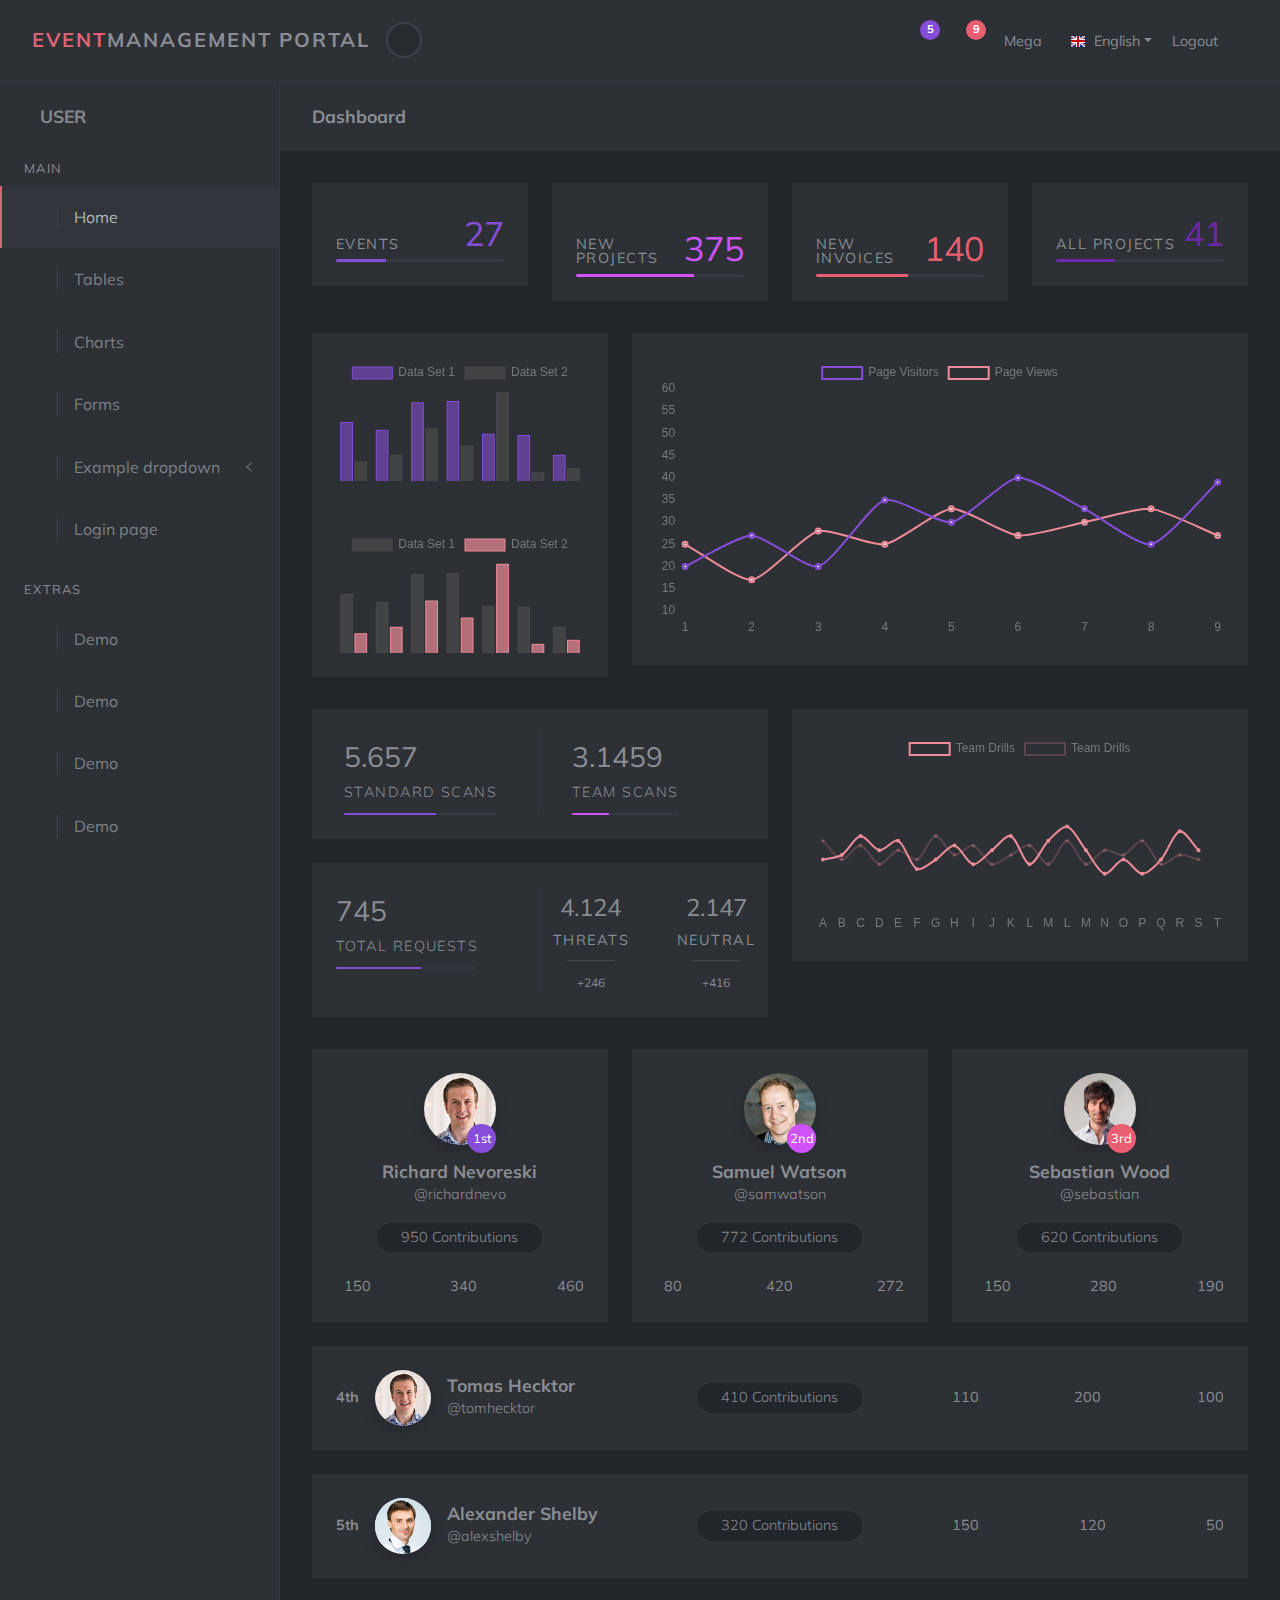
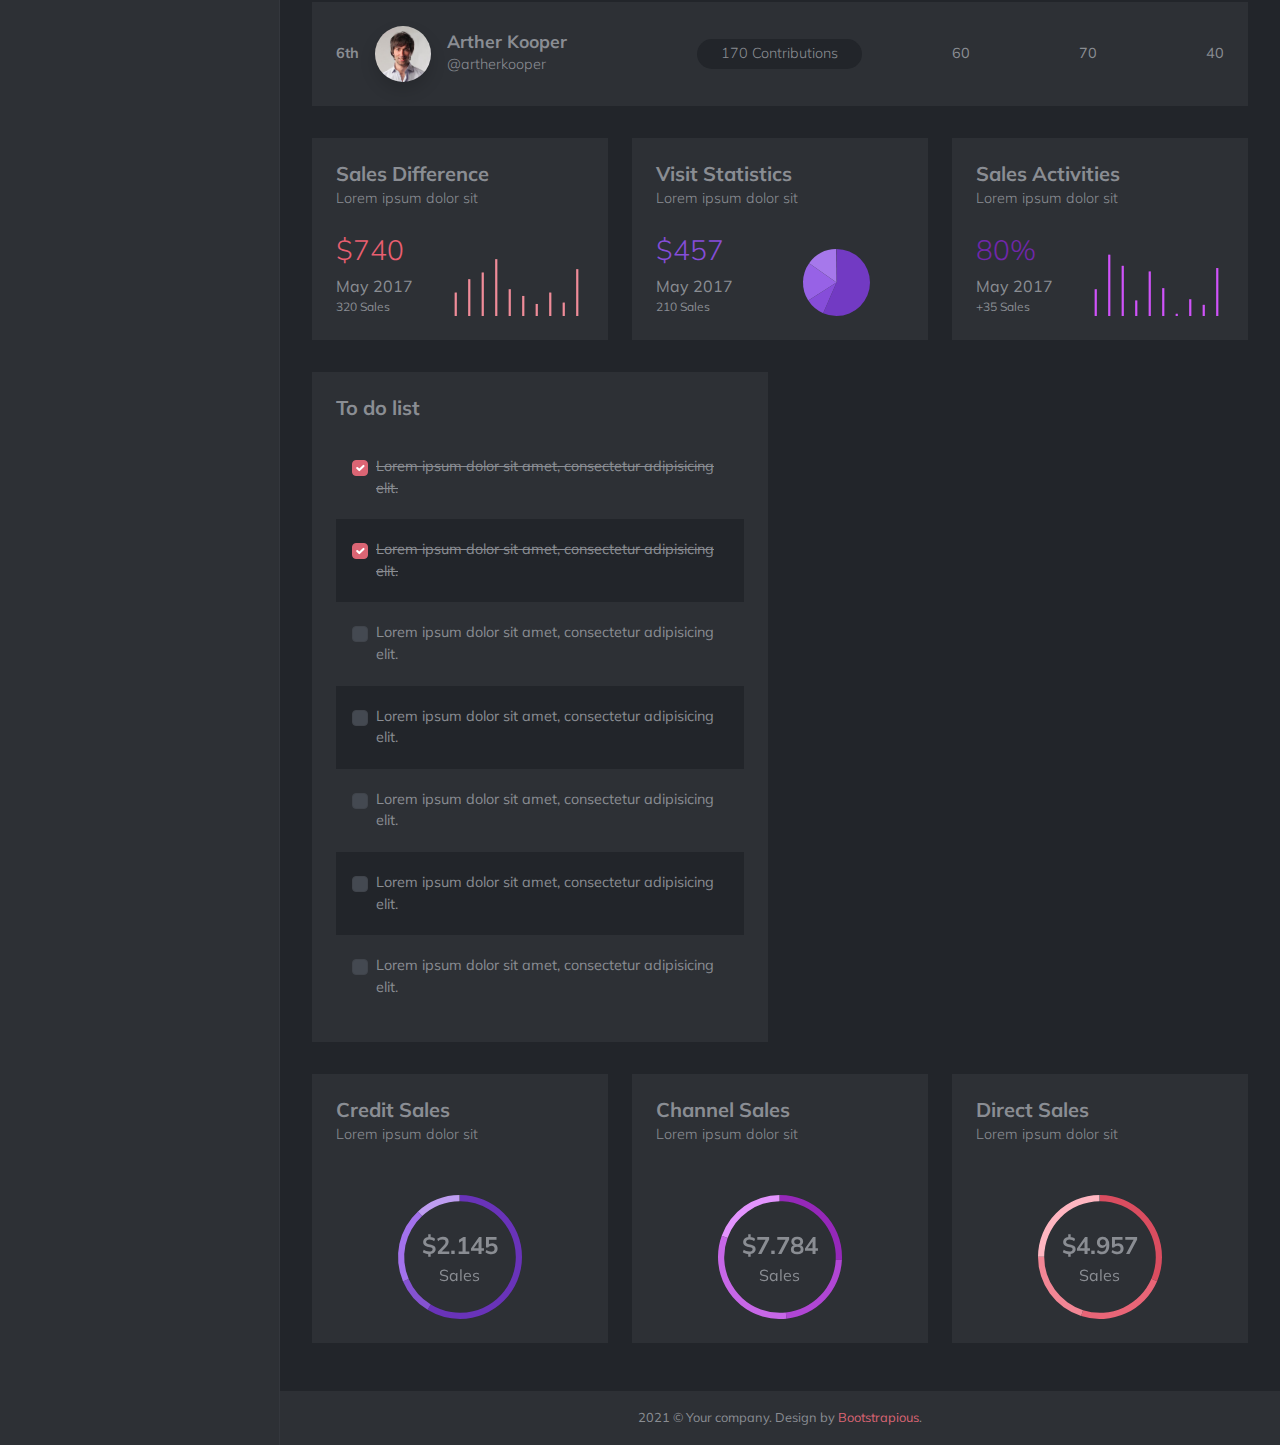
==== commit 04fc43b7: "Edited index and integrated user data" ====
--- a/client/index.html
+++ b/client/index.html
@@ -45,7 +45,7 @@
         </div>
         <div class="container-fluid d-flex align-items-center justify-content-between py-1">
           <div class="navbar-header d-flex align-items-center"><a class="navbar-brand text-uppercase text-reset" href="index.html">
-              <div class="brand-text brand-big"><strong class="text-primary">Dark</strong><strong>Admin</strong></div>
+              <div class="brand-text brand-big"><strong class="text-primary">Event </strong><strong>Management Portal</strong></div>
               <div class="brand-text brand-sm"><strong class="text-primary">D</strong><strong>A</strong></div></a>
             <button class="sidebar-toggle">
                   <svg class="svg-icon svg-icon-sm svg-icon-heavy transform-none">
@@ -231,10 +231,9 @@
       <!-- Sidebar Navigation-->
       <nav id="sidebar">
         <!-- Sidebar Header-->
-        <div class="sidebar-header d-flex align-items-center p-4"><img class="avatar shadow-0 img-fluid rounded-circle" src="img/avatar-6.jpg" alt="...">
+        <div class="sidebar-header d-flex align-items-center p-4">
           <div class="ms-3 title">
-            <h1 class="h5 mb-1">Mark Stephen</h1>
-            <p class="text-sm text-gray-700 mb-0 lh-1">Web Designer</p>
+            <h1 id="username-left" class="h5 mb-1">USER</h1>
           </div>
         </div><span class="text-uppercase text-gray-600 text-xs mx-3 px-2 heading mb-2">Main</span>
         <ul class="list-unstyled">
@@ -306,7 +305,7 @@
                             <svg class="svg-icon svg-icon-sm svg-icon-heavy text-gray-600 mb-2">
                               <use xlink:href="#user-1"> </use>
                             </svg>
-                        <p class="text-sm text-uppercase text-gray-600 lh-1 mb-0">New Clients</p>
+                        <p class="text-sm text-uppercase text-gray-600 lh-1 mb-0">Events</p>
                       </div>
                       <p class="text-xxl lh-1 mb-0 text-dash-color-1">27</p>
                     </div>
@@ -724,43 +723,6 @@
                   </div>
                 </div>
               </div>
-              <div class="col-lg-6">                                           
-                <div class="card">
-                  <div class="card-body">
-                    <h3 class="h4 mb-3">New messages</h3><a class="d-block d-flex align-items-center text-reset text-decoration-none bg-dash-dark-2 py-2 px-3" href="#"> 
-                      <div class="position-relative"><img class="avatar" src="img/avatar-3.jpg" alt=""><span class="availability-status bg-success"></span></div>
-                      <div class="ms-3">
-                        <p class="fw-bold mb-0">Nadia Halsey</p>
-                        <p class="text-sm fw-light mb-0">lorem ipsum dolor sit amit</p>
-                        <p class="small fw-light mb-0">09:30am</p>
-                      </div></a><a class="d-block d-flex align-items-center text-reset text-decoration-none bg-dash-dark-2 py-2 px-3" href="#"> 
-                      <div class="position-relative"><img class="avatar" src="img/avatar-2.jpg" alt=""><span class="availability-status bg-warning"></span></div>
-                      <div class="ms-3">
-                        <p class="fw-bold mb-0">Peter Ramsy</p>
-                        <p class="text-sm fw-light mb-0">lorem ipsum dolor sit amit</p>
-                        <p class="small fw-light mb-0">7:30am</p>
-                      </div></a><a class="d-block d-flex align-items-center text-reset text-decoration-none bg-dash-dark-2 py-2 px-3" href="#"> 
-                      <div class="position-relative"><img class="avatar" src="img/avatar-1.jpg" alt=""><span class="availability-status bg-danger"></span></div>
-                      <div class="ms-3">
-                        <p class="fw-bold mb-0">Sam Kaheil</p>
-                        <p class="text-sm fw-light mb-0">lorem ipsum dolor sit amit</p>
-                        <p class="small fw-light mb-0">06:55pm</p>
-                      </div></a><a class="d-block d-flex align-items-center text-reset text-decoration-none bg-dash-dark-2 py-2 px-3" href="#"> 
-                      <div class="position-relative"><img class="avatar" src="img/avatar-5.jpg" alt=""><span class="availability-status bg-gray"></span></div>
-                      <div class="ms-3">
-                        <p class="fw-bold mb-0">Sara Wood</p>
-                        <p class="text-sm fw-light mb-0">lorem ipsum dolor sit amit</p>
-                        <p class="small fw-light mb-0">10:30pm</p>
-                      </div></a><a class="d-block d-flex align-items-center text-reset text-decoration-none bg-dash-dark-2 py-2 px-3" href="#"> 
-                      <div class="position-relative"><img class="avatar" src="img/avatar-1.jpg" alt=""><span class="availability-status bg-success"></span></div>
-                      <div class="ms-3">
-                        <p class="fw-bold mb-0">Nader Magdy</p>
-                        <p class="text-sm fw-light mb-0">lorem ipsum dolor sit amit</p>
-                        <p class="small fw-light mb-0">9:47pm</p>
-                      </div></a>
-                  </div>
-                </div>
-              </div>
             </div>
           </div>
         </section>
@@ -823,6 +785,7 @@
     <script src="js/charts-home.js"></script>
     <!-- Main File-->
     <script src="js/front.js"></script>
+    <script src="js/userdata.js"></script>
     <script>
       // ------------------------------------------------------- //
       //   Inject SVG Sprite - 
